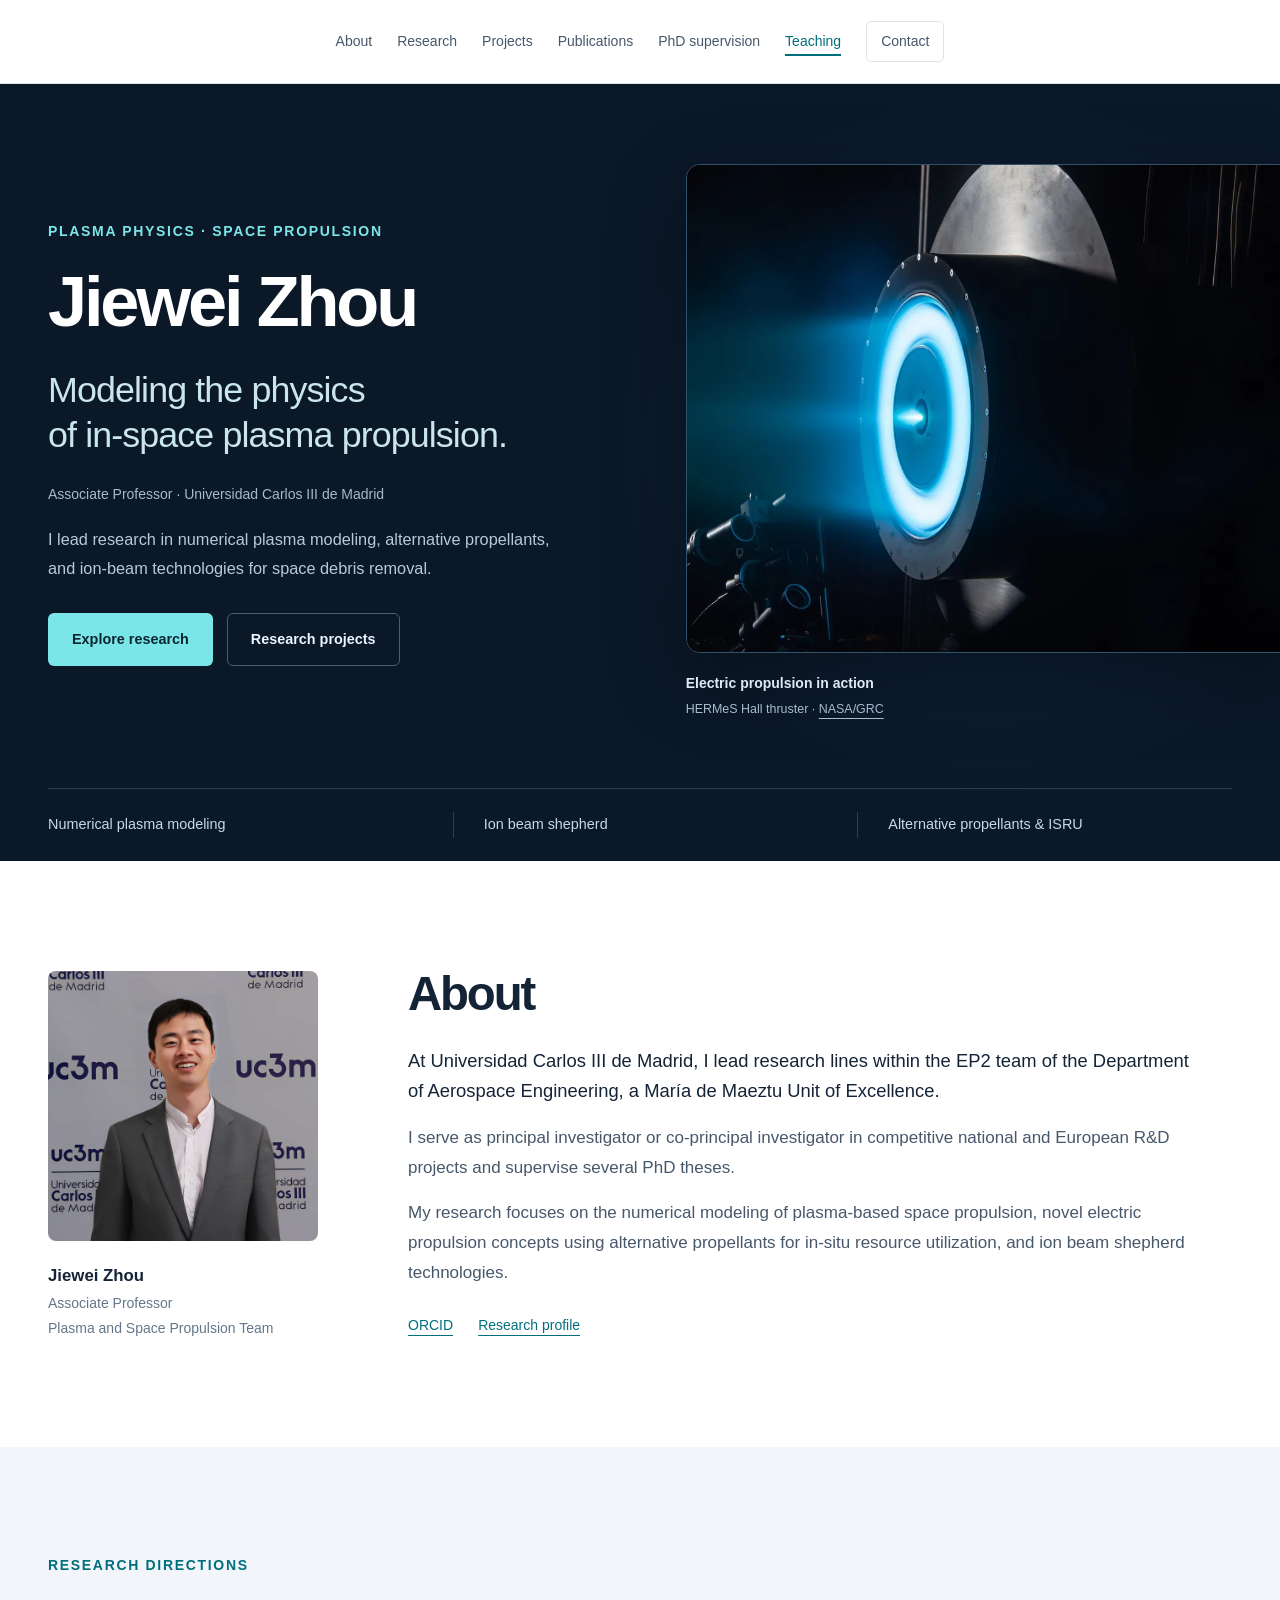
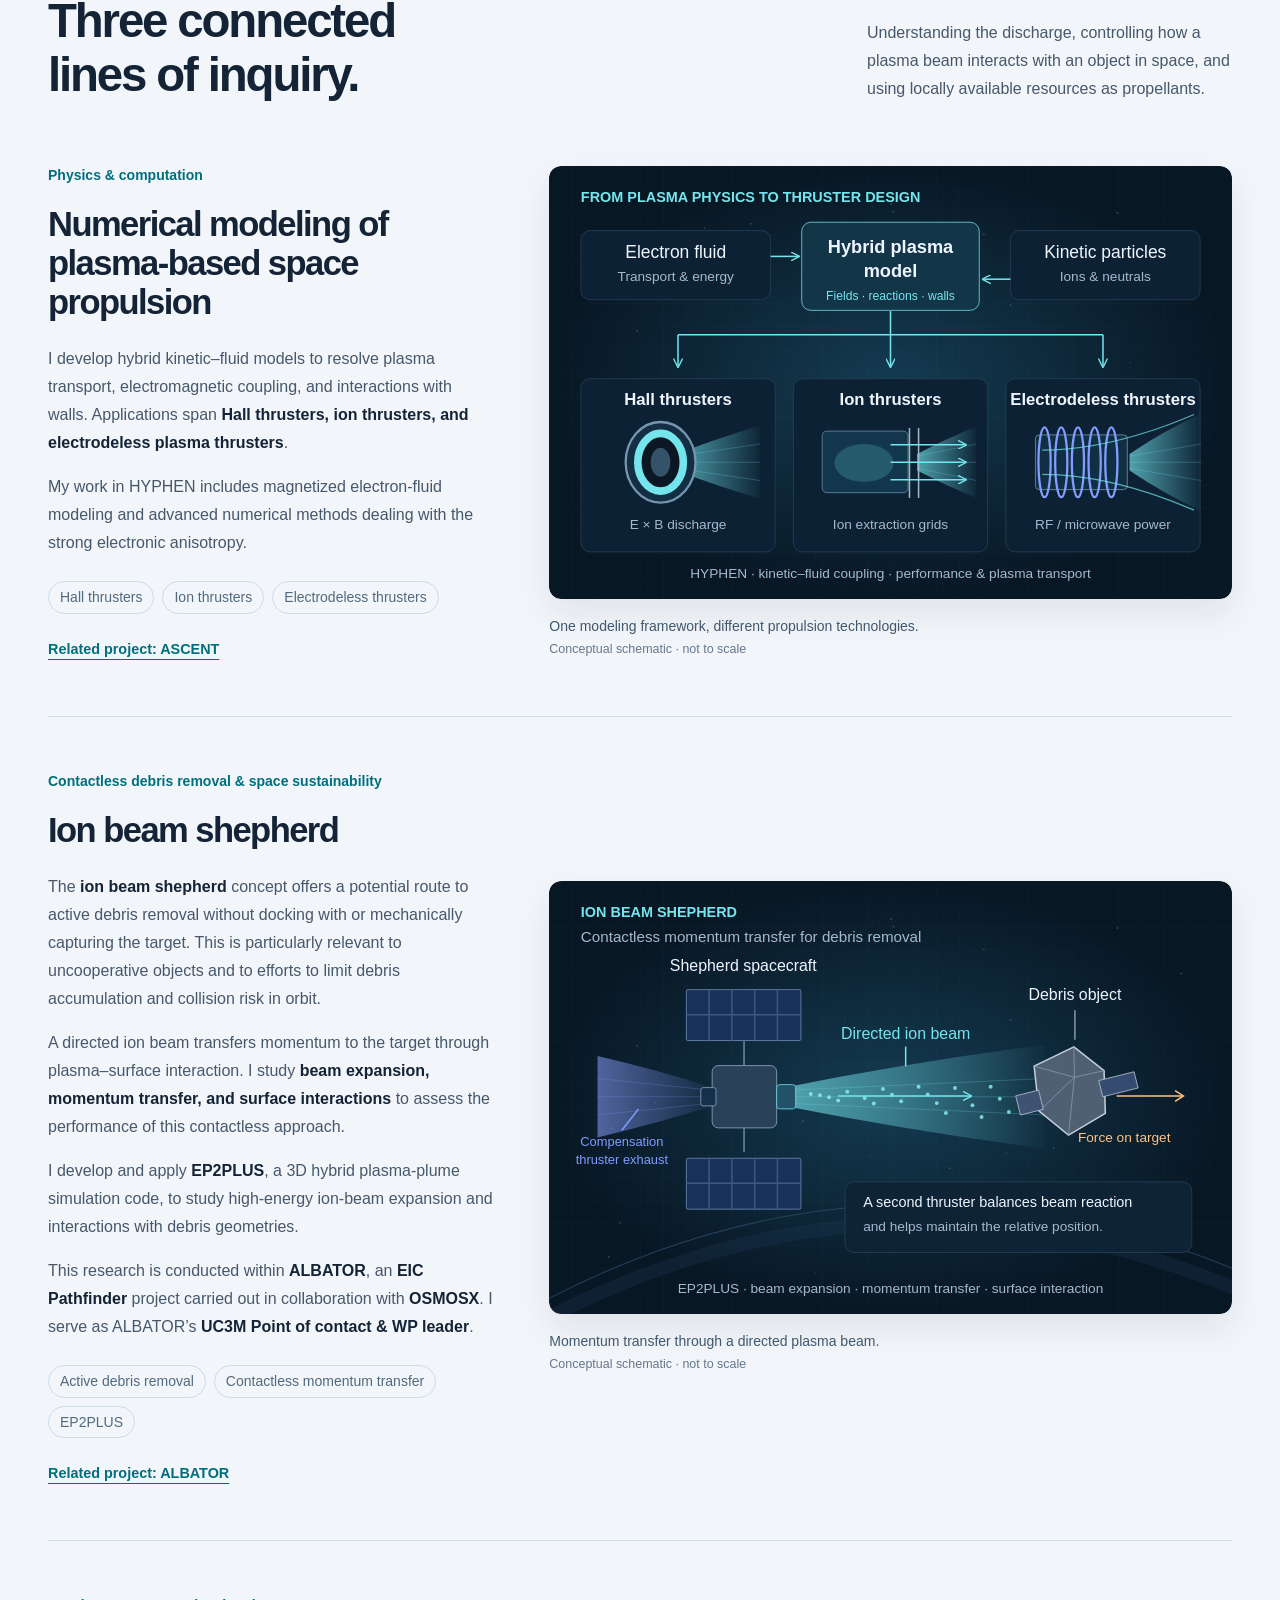
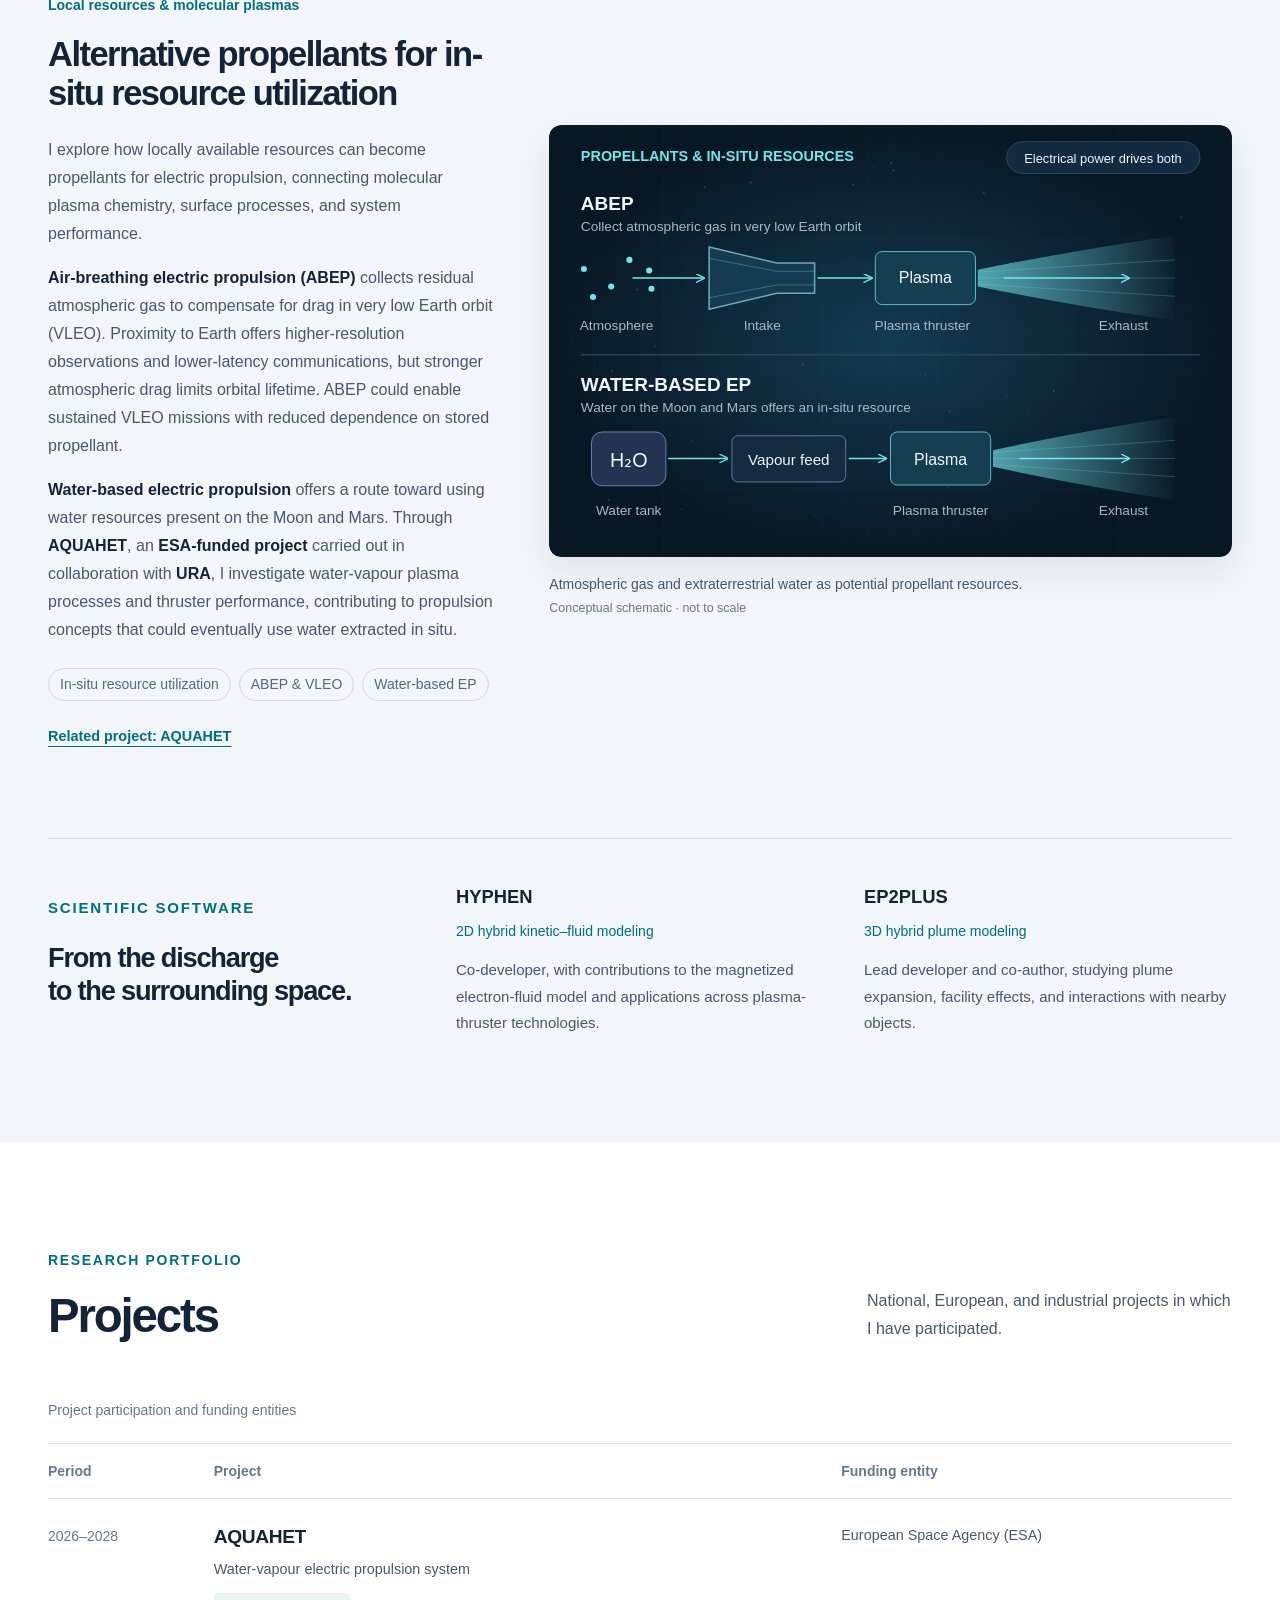
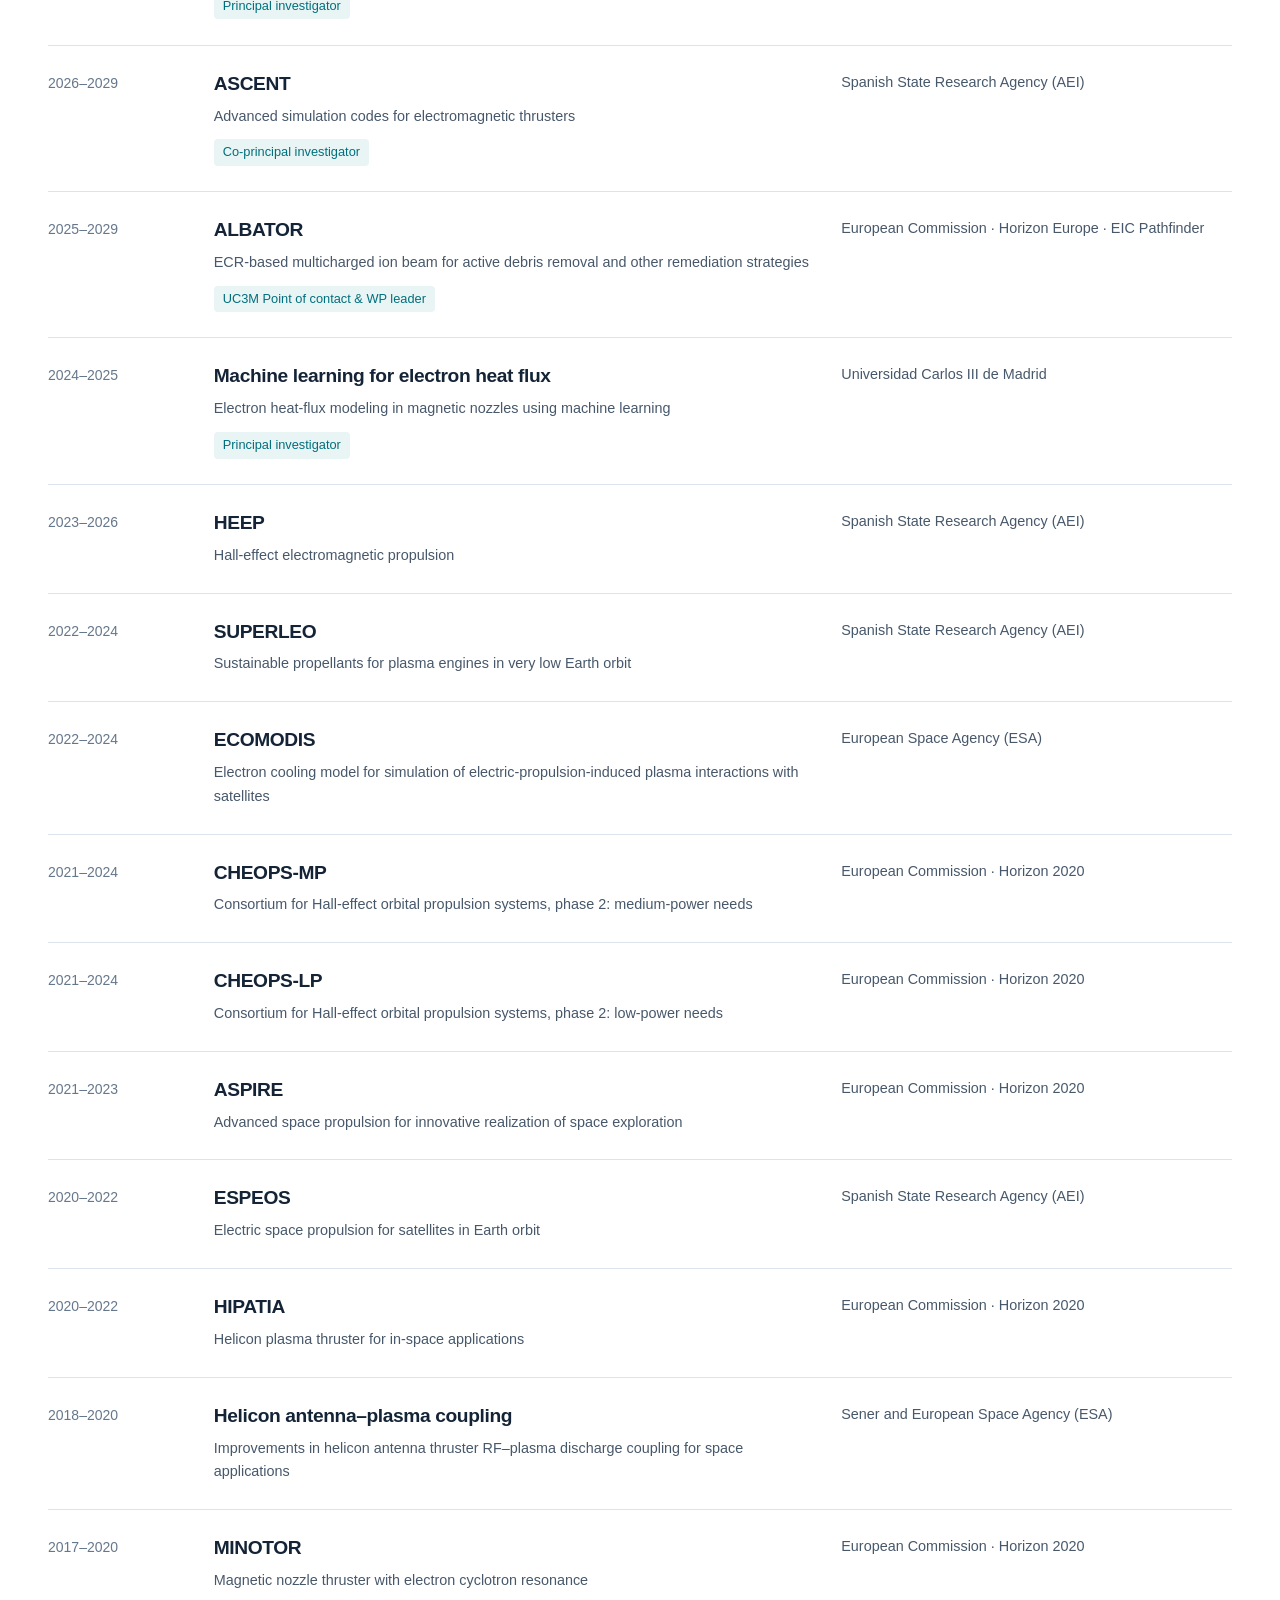
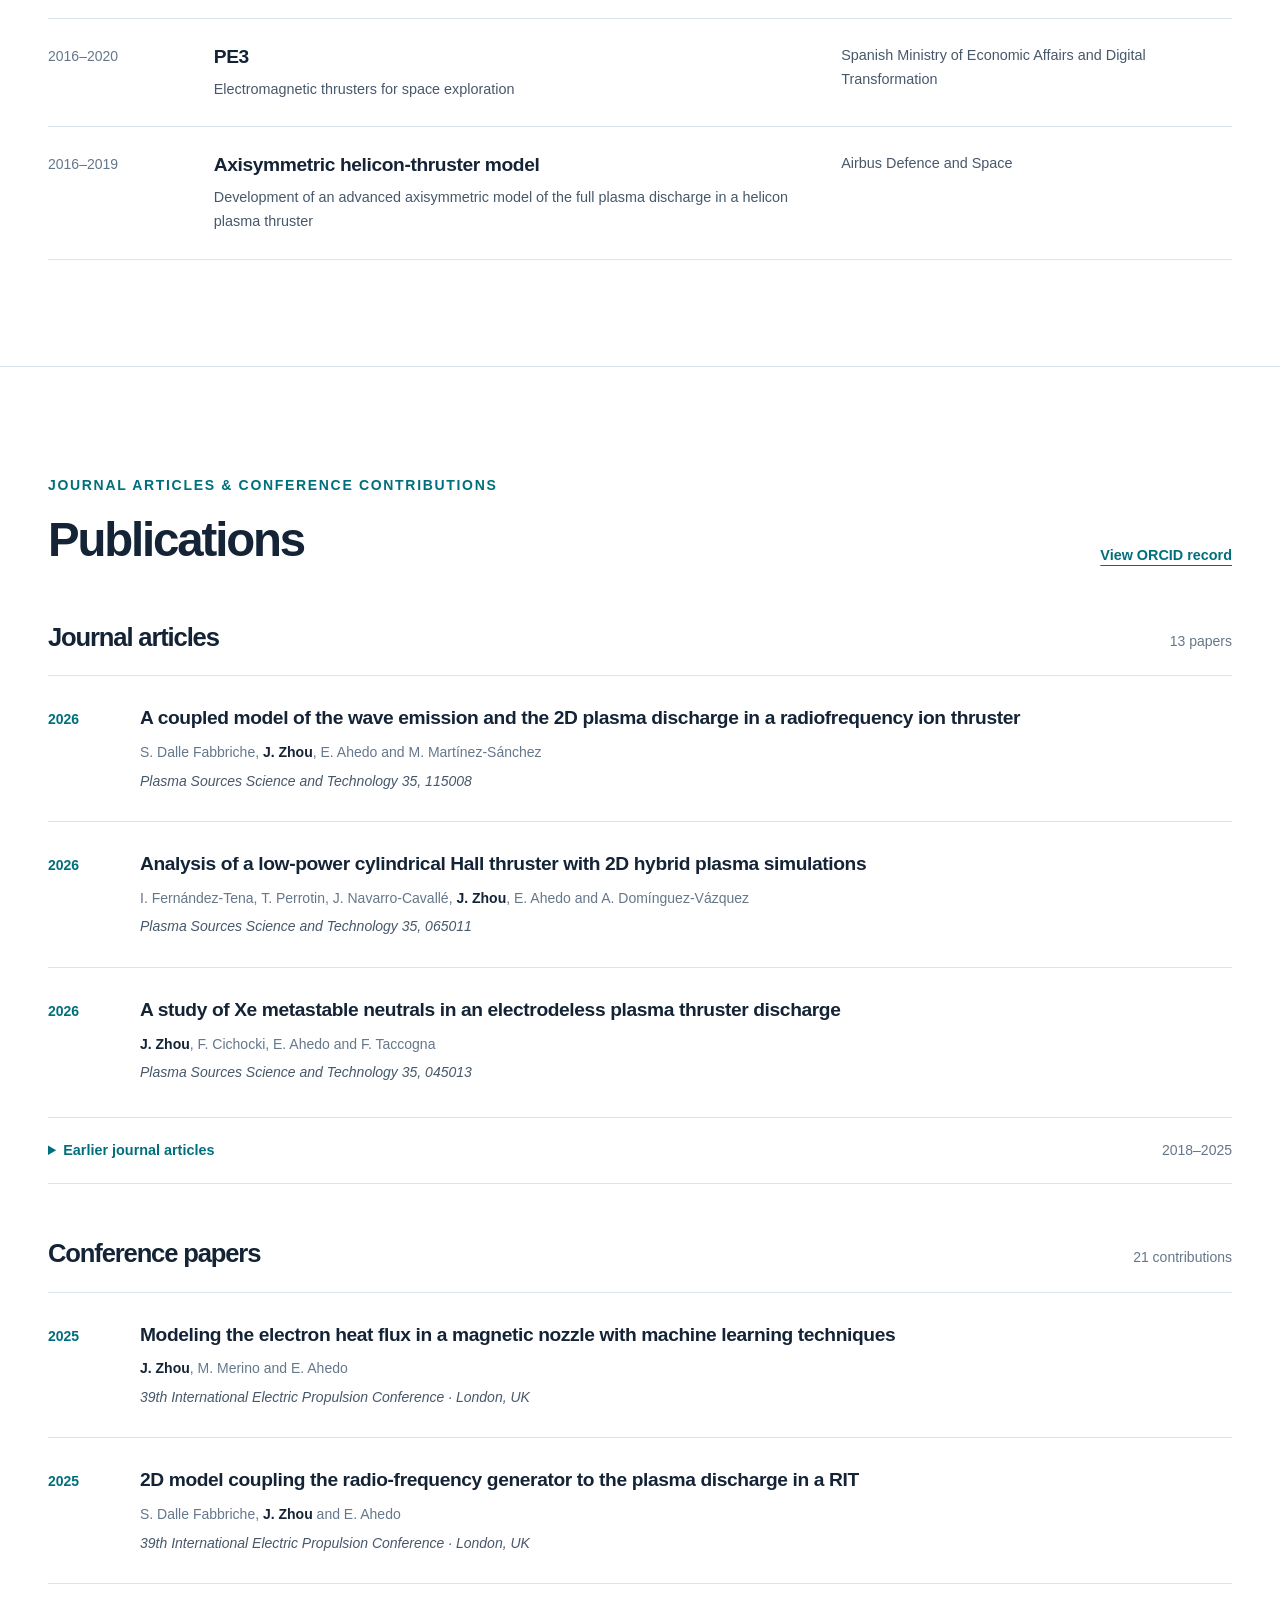
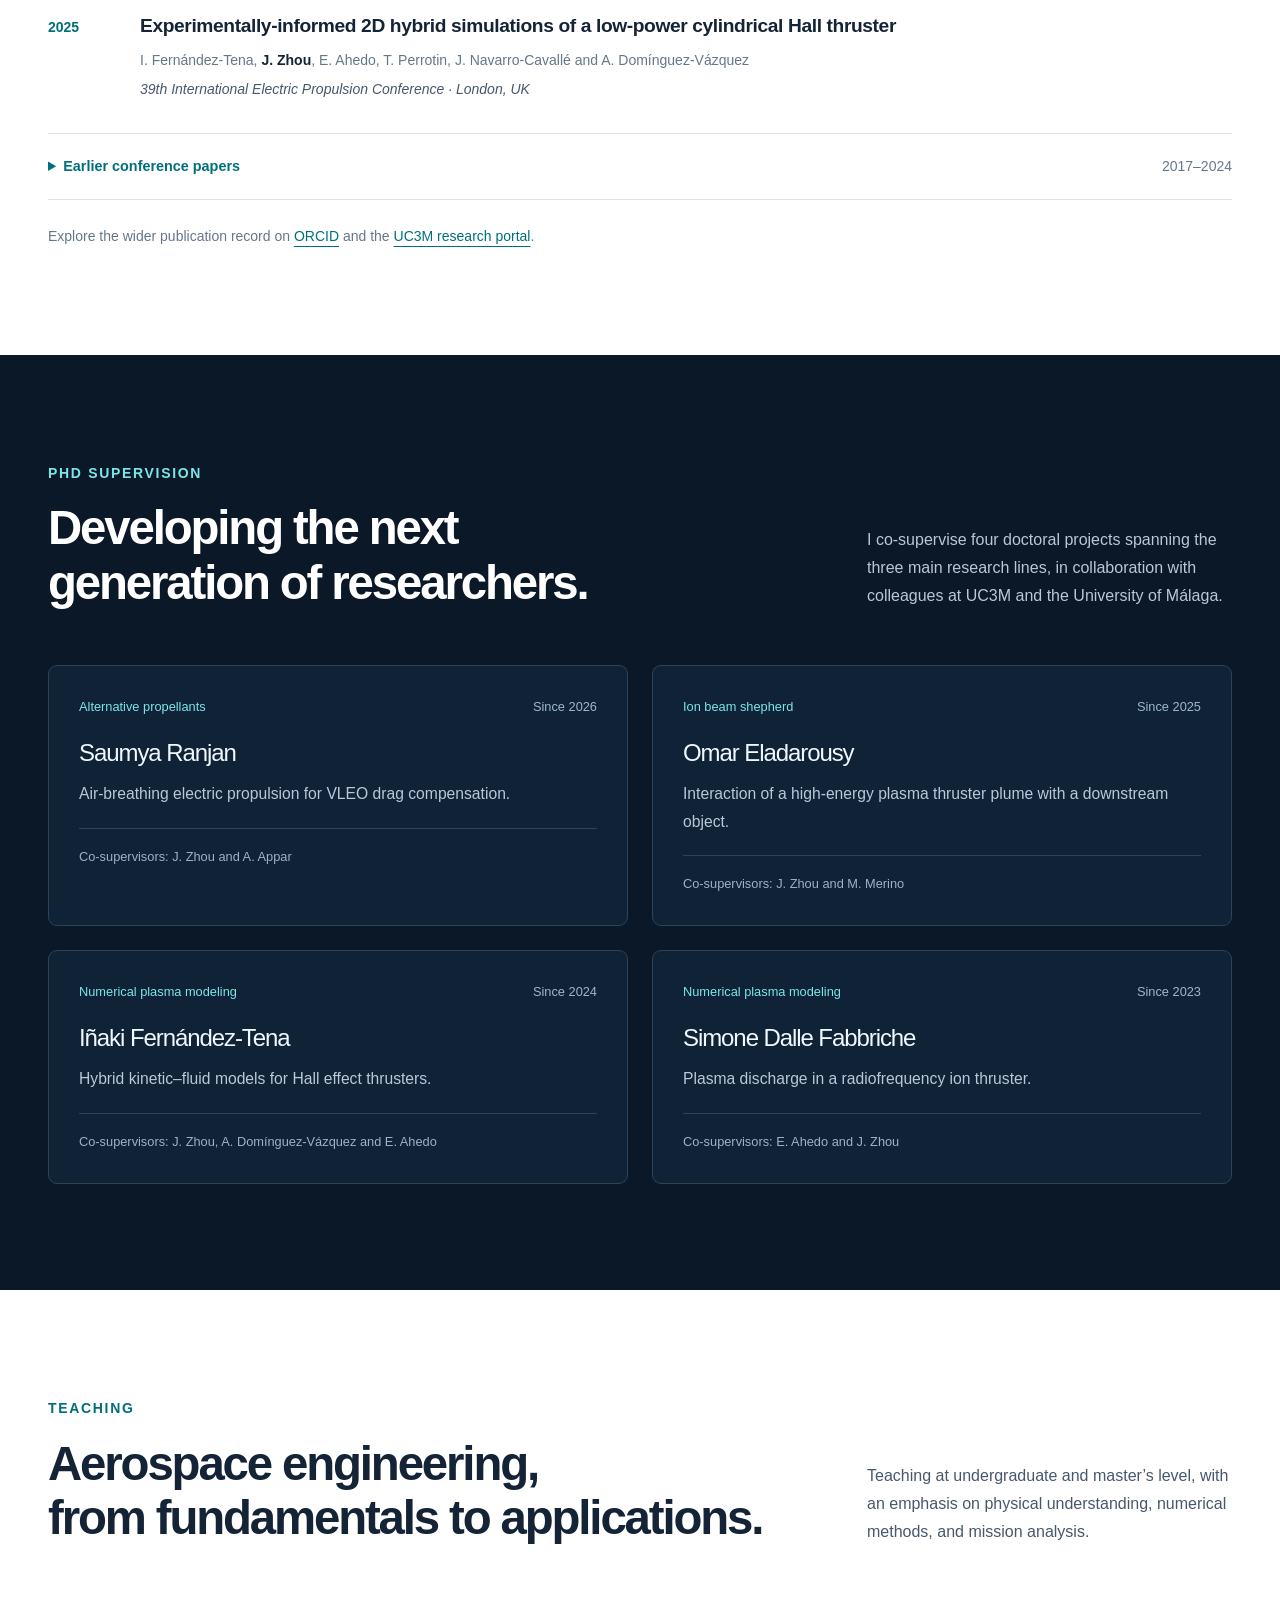
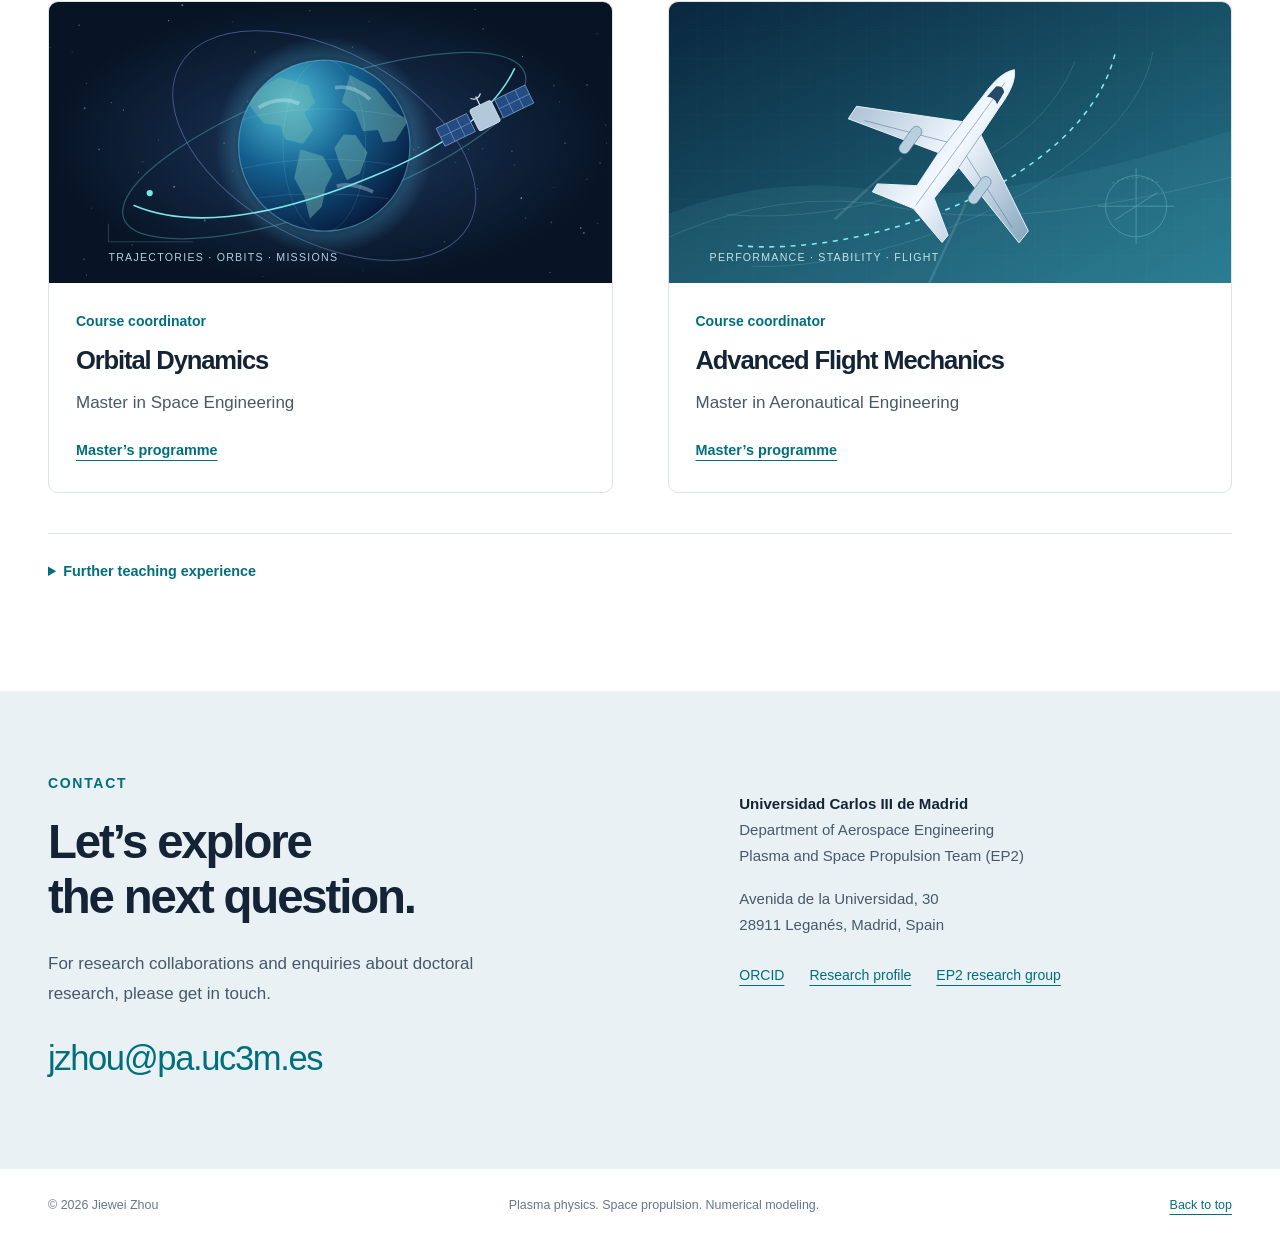
==== index.html @ a7b249c1 "Match ALBATOR role styling to other projects" ====
<!doctype html>
<html lang="en"><head>
<meta charset="utf-8"><meta name="viewport" content="width=device-width, initial-scale=1">
<title>Jiewei Zhou | Plasma-Based Space Propulsion</title><meta name="description" content="Numerical plasma modeling, alternative propellants and ion beam shepherd research. Jiewei Zhou, Associate Professor at UC3M.">
<meta name="theme-color" content="#0b1828"><meta property="og:type" content="website">
<meta property="og:title" content="Jiewei Zhou | Plasma-Based Space Propulsion"><meta property="og:description" content="Numerical plasma modeling, alternative propellants and ion beam shepherd research. Jiewei Zhou, Associate Professor at UC3M.">
<meta property="og:url" content="https://jieweiz.github.io/"><meta property="og:image" content="https://jieweiz.github.io/assets/jiewei-zhou.jpg">
<link rel="canonical" href="https://jieweiz.github.io/"><link rel="icon" type="image/svg+xml" href="assets/favicon.svg">
<link rel="stylesheet" href="styles.css"><script src="script.js" defer></script>
</head><body><a class="skip-link" href="#main">Skip to content</a><header class="site-header"><div class="nav-wrap"><button class="menu-toggle" type="button" aria-expanded="false" aria-controls="main-nav">Menu <span aria-hidden="true">☰</span></button><nav id="main-nav" aria-label="Main navigation"><a href="#about">About</a><a href="#research">Research</a><a href="#projects">Projects</a><a href="#publications">Publications</a><a href="#supervision">PhD supervision</a><a href="#teaching">Teaching</a><a class="nav-contact" href="#contact">Contact</a></nav></div></header><main id="main"><section class="hero" id="home" aria-labelledby="hero-title"><div class="wrap hero-layout"><div class="hero-copy"><p class="eyebrow">Plasma physics · Space propulsion</p><h1 id="hero-title">Jiewei Zhou<span>Modeling the physics<br>of in-space plasma propulsion.</span></h1><p class="role">Associate Professor · Universidad Carlos III de Madrid</p><p class="hero-description">I lead research in numerical plasma modeling, alternative propellants, and ion-beam technologies for space debris removal.</p><div class="hero-actions"><a class="button" href="#research">Explore research</a><a class="button button-outline" href="#projects">Research projects</a></div></div><figure class="hero-visual"><img src="assets/hall-thruster.webp" width="1600" height="800" alt="The HERMeS Hall thruster firing in a vacuum chamber, with a luminous blue plasma plume." fetchpriority="high"><figcaption>Electric propulsion in action<span>HERMeS Hall thruster · <a href="https://images.nasa.gov/details/GRC-2015-C-01182">NASA/GRC</a></span></figcaption></figure></div><div class="wrap research-index" aria-label="Main research lines"><a href="#modeling">Numerical plasma modeling</a><a href="#shepherd">Ion beam shepherd</a><a href="#propellants">Alternative propellants &amp; ISRU</a></div></section><section class="section wrap about-section" id="about" aria-labelledby="about-title"><div class="about-portrait"><img src="assets/jiewei-zhou.jpg" width="1280" height="1280" alt="Portrait of Jiewei Zhou" loading="lazy"><p><strong>Jiewei Zhou</strong><br>Associate Professor<br>Plasma and Space Propulsion Team</p></div><div class="about-copy"><h2 id="about-title">About</h2>
<p class="lead">At Universidad Carlos III de Madrid, I lead research lines within the EP2 team of the Department of Aerospace Engineering, a María de Maeztu Unit of Excellence.</p>
<p>I serve as principal investigator or co-principal investigator in competitive national and European R&amp;D projects and supervise several PhD theses.</p>
<p>My research focuses on the numerical modeling of plasma-based space propulsion, novel electric propulsion concepts using alternative propellants for in-situ resource utilization, and ion beam shepherd technologies.</p>
<div class="profile-links"><a href="https://orcid.org/0000-0002-7934-0280">ORCID</a><a href="https://researchportal.uc3m.es/display/inv45104">Research profile</a></div></div></section><section class="research-section" id="research" aria-labelledby="research-title"><div class="wrap section"><div class="section-heading"><div><p class="eyebrow">Research directions</p><h2 id="research-title">Three connected<br>lines of inquiry.</h2></div><p>Understanding the discharge, controlling how a plasma beam interacts with an object in space, and using locally available resources as propellants.</p></div>
<article class="research-row" id="modeling"><div class="research-copy"><span class="topic-label">Physics &amp; computation</span><h3>Numerical modeling of<br>plasma-based space propulsion</h3><p>I develop hybrid kinetic–fluid models to resolve plasma transport, electromagnetic coupling, and interactions with walls. Applications span <strong>Hall thrusters, ion thrusters, and electrodeless plasma thrusters</strong>.</p><p>My work in HYPHEN includes magnetized electron-fluid modeling and advanced numerical methods dealing with the strong electronic anisotropy.</p><ul class="tags"><li>Hall thrusters</li><li>Ion thrusters</li><li>Electrodeless thrusters</li></ul><a class="text-link" href="#ascent">Related project: ASCENT</a></div><figure class="concept"><a href="assets/concept-modeling.svg" aria-label="Open the numerical modeling schematic at full size"><picture><source media="(max-width:650px)" srcset="assets/concept-modeling-mobile.svg" width="540" height="820"><img src="assets/concept-modeling.svg" width="900" height="570" alt="Hybrid plasma modeling couples fluid electrons and kinetic particles, with applications to Hall, ion and electrodeless thrusters." loading="lazy"></source></picture></a><figcaption>One modeling framework, different propulsion technologies.<span>Conceptual schematic · not to scale</span></figcaption></figure></article>
<article class="research-row" id="shepherd"><div class="research-copy"><span class="topic-label">Contactless debris removal &amp; space sustainability</span><h3>Ion beam shepherd</h3>
<p>The <strong>ion beam shepherd</strong> concept offers a potential route to active debris removal without docking with or mechanically capturing the target. This is particularly relevant to uncooperative objects and to efforts to limit debris accumulation and collision risk in orbit.</p>
<p>A directed ion beam transfers momentum to the target through plasma–surface interaction. I study <strong>beam expansion, momentum transfer, and surface interactions</strong> to assess the performance of this contactless approach.</p>
<p>I develop and apply <strong>EP2PLUS</strong>, a 3D hybrid plasma-plume simulation code, to study high-energy ion-beam expansion and interactions with debris geometries.</p>
<p>This research is conducted within <strong>ALBATOR</strong>, an <strong>EIC Pathfinder</strong> project carried out in collaboration with <strong>OSMOSX</strong>. I serve as ALBATOR’s <strong>UC3M Point of contact &amp; WP leader</strong>.</p>
<ul class="tags"><li>Active debris removal</li><li>Contactless momentum transfer</li><li>EP2PLUS</li></ul><a class="text-link" href="#albator">Related project: ALBATOR</a></div><figure class="concept"><a href="assets/concept-shepherd.svg" aria-label="Open the ion beam shepherd schematic at full size"><picture><source media="(max-width:650px)" srcset="assets/concept-shepherd-mobile.svg" width="540" height="835"><img src="assets/concept-shepherd.svg" width="900" height="570" alt="A shepherd spacecraft directs an ion beam at debris, while an opposing thruster compensates for beam reaction. The beam exerts a force on the target." loading="lazy"></source></picture></a><figcaption>Momentum transfer through a directed plasma beam.<span>Conceptual schematic · not to scale</span></figcaption></figure></article>
<article class="research-row" id="propellants"><div class="research-copy"><span class="topic-label">Local resources &amp; molecular plasmas</span>
<h3>Alternative propellants for in-situ resource utilization</h3>
<p>I explore how locally available resources can become propellants for electric propulsion, connecting molecular plasma chemistry, surface processes, and system performance.</p>
<p><strong>Air-breathing electric propulsion (ABEP)</strong> collects residual atmospheric gas to compensate for drag in very low Earth orbit (VLEO). Proximity to Earth offers higher-resolution observations and lower-latency communications, but stronger atmospheric drag limits orbital lifetime. ABEP could enable sustained VLEO missions with reduced dependence on stored propellant.</p>
<p><strong>Water-based electric propulsion</strong> offers a route toward using water resources present on the Moon and Mars. Through <strong>AQUAHET</strong>, an <strong>ESA-funded project</strong> carried out in collaboration with <strong>URA</strong>, I investigate water-vapour plasma processes and thruster performance, contributing to propulsion concepts that could eventually use water extracted in situ.</p>
<ul class="tags"><li>In-situ resource utilization</li><li>ABEP &amp; VLEO</li><li>Water-based EP</li></ul>
<a class="text-link" href="#aquahet">Related project: AQUAHET</a></div><figure class="concept"><a href="assets/concept-propellants.svg" aria-label="Open the alternative propellants schematic at full size"><picture><source media="(max-width:650px)" srcset="assets/concept-propellants-mobile.svg" width="540" height="810"><img src="assets/concept-propellants.svg" width="900" height="570" alt="Atmospheric gas collected through an intake and stored water supplied as vapour to a plasma thruster. Lunar and Martian water are potential future in-situ sources." loading="lazy"></source></picture></a><figcaption>Atmospheric gas and extraterrestrial water as potential propellant resources.<span>Conceptual schematic · not to scale</span></figcaption></figure></article>
<div class="code-panel"><div><p class="eyebrow">Scientific software</p><h3>From the discharge<br>to the surrounding space.</h3></div><div><h4>HYPHEN</h4><span>2D hybrid kinetic–fluid modeling</span><p>Co-developer, with contributions to the magnetized electron-fluid model and applications across plasma-thruster technologies.</p></div><div><h4>EP2PLUS</h4><span>3D hybrid plume modeling</span><p>Lead developer and co-author, studying plume expansion, facility effects, and interactions with nearby objects.</p></div></div></div></section><section class="projects-section" id="projects" aria-labelledby="projects-title"><div class="wrap section"><div class="section-heading"><div><p class="eyebrow">Research portfolio</p><h2 id="projects-title">Projects</h2></div><p>National, European, and industrial projects in which I have participated.</p></div><div class="project-table-wrap"><table class="project-table"><caption>Project participation and funding entities</caption><thead><tr><th scope="col">Period</th><th scope="col">Project</th><th scope="col">Funding entity</th></tr></thead><tbody><tr id="aquahet"><td data-label="Period" class="project-dates">2026–2028</td><th scope="row" class="project-name"><h3>AQUAHET</h3><p>Water-vapour electric propulsion system</p><span class="project-role-label">Principal investigator</span></th><td data-label="Funding entity" class="project-funder">European Space Agency (ESA)</td></tr><tr id="ascent"><td data-label="Period" class="project-dates">2026–2029</td><th scope="row" class="project-name"><h3>ASCENT</h3><p>Advanced simulation codes for electromagnetic thrusters</p><span class="project-role-label">Co-principal investigator</span></th><td data-label="Funding entity" class="project-funder">Spanish State Research Agency (AEI)</td></tr><tr id="albator"><td data-label="Period" class="project-dates">2025–2029</td><th scope="row" class="project-name"><h3>ALBATOR</h3><p>ECR-based multicharged ion beam for active debris removal and other remediation strategies</p><span class="project-role-label">UC3M Point of contact &amp; WP leader</span></th><td data-label="Funding entity" class="project-funder">European Commission · Horizon Europe · EIC Pathfinder</td></tr><tr id="ml-heat-flux"><td data-label="Period" class="project-dates">2024–2025</td><th scope="row" class="project-name"><h3>Machine learning for electron heat flux</h3><p>Electron heat-flux modeling in magnetic nozzles using machine learning</p><span class="project-role-label">Principal investigator</span></th><td data-label="Funding entity" class="project-funder">Universidad Carlos III de Madrid</td></tr><tr id="heep"><td data-label="Period" class="project-dates">2023–2026</td><th scope="row" class="project-name"><h3>HEEP</h3><p>Hall-effect electromagnetic propulsion</p></th><td data-label="Funding entity" class="project-funder">Spanish State Research Agency (AEI)</td></tr><tr id="superleo"><td data-label="Period" class="project-dates">2022–2024</td><th scope="row" class="project-name"><h3>SUPERLEO</h3><p>Sustainable propellants for plasma engines in very low Earth orbit</p></th><td data-label="Funding entity" class="project-funder">Spanish State Research Agency (AEI)</td></tr><tr id="ecomodis"><td data-label="Period" class="project-dates">2022–2024</td><th scope="row" class="project-name"><h3>ECOMODIS</h3><p>Electron cooling model for simulation of electric-propulsion-induced plasma interactions with satellites</p></th><td data-label="Funding entity" class="project-funder">European Space Agency (ESA)</td></tr><tr id="cheops-mp"><td data-label="Period" class="project-dates">2021–2024</td><th scope="row" class="project-name"><h3>CHEOPS-MP</h3><p>Consortium for Hall-effect orbital propulsion systems, phase 2: medium-power needs</p></th><td data-label="Funding entity" class="project-funder">European Commission · Horizon 2020</td></tr><tr id="cheops-lp"><td data-label="Period" class="project-dates">2021–2024</td><th scope="row" class="project-name"><h3>CHEOPS-LP</h3><p>Consortium for Hall-effect orbital propulsion systems, phase 2: low-power needs</p></th><td data-label="Funding entity" class="project-funder">European Commission · Horizon 2020</td></tr><tr id="aspire"><td data-label="Period" class="project-dates">2021–2023</td><th scope="row" class="project-name"><h3>ASPIRE</h3><p>Advanced space propulsion for innovative realization of space exploration</p></th><td data-label="Funding entity" class="project-funder">European Commission · Horizon 2020</td></tr><tr id="espeos"><td data-label="Period" class="project-dates">2020–2022</td><th scope="row" class="project-name"><h3>ESPEOS</h3><p>Electric space propulsion for satellites in Earth orbit</p></th><td data-label="Funding entity" class="project-funder">Spanish State Research Agency (AEI)</td></tr><tr id="hipatia"><td data-label="Period" class="project-dates">2020–2022</td><th scope="row" class="project-name"><h3>HIPATIA</h3><p>Helicon plasma thruster for in-space applications</p></th><td data-label="Funding entity" class="project-funder">European Commission · Horizon 2020</td></tr><tr id="helicon-rf"><td data-label="Period" class="project-dates">2018–2020</td><th scope="row" class="project-name"><h3>Helicon antenna–plasma coupling</h3><p>Improvements in helicon antenna thruster RF–plasma discharge coupling for space applications</p></th><td data-label="Funding entity" class="project-funder">Sener and European Space Agency (ESA)</td></tr><tr id="minotor"><td data-label="Period" class="project-dates">2017–2020</td><th scope="row" class="project-name"><h3>MINOTOR</h3><p>Magnetic nozzle thruster with electron cyclotron resonance</p></th><td data-label="Funding entity" class="project-funder">European Commission · Horizon 2020</td></tr><tr id="pe3"><td data-label="Period" class="project-dates">2016–2020</td><th scope="row" class="project-name"><h3>PE3</h3><p>Electromagnetic thrusters for space exploration</p></th><td data-label="Funding entity" class="project-funder">Spanish Ministry of Economic Affairs and Digital Transformation</td></tr><tr id="helicon-model"><td data-label="Period" class="project-dates">2016–2019</td><th scope="row" class="project-name"><h3>Axisymmetric helicon-thruster model</h3><p>Development of an advanced axisymmetric model of the full plasma discharge in a helicon plasma thruster</p></th><td data-label="Funding entity" class="project-funder">Airbus Defence and Space</td></tr></tbody></table></div></div></section><section class="section wrap" id="publications" aria-labelledby="publications-title"><div class="section-heading"><div><p class="eyebrow">Journal articles &amp; conference contributions</p><h2 id="publications-title">Publications</h2></div><a class="text-link" href="https://orcid.org/0000-0002-7934-0280">View ORCID record</a></div>
<div class="publication-category"><h3>Journal articles</h3><span>13 papers</span></div><ol class="publications-list"><li class="paper"><span class="paper-year">2026</span><div><h4><a href="https://doi.org/10.1088/1361-6595/aeb68a">A coupled model of the wave emission and the 2D plasma discharge in a radiofrequency ion thruster</a></h4><p class="authors">S. Dalle Fabbriche, <strong>J. Zhou</strong>, E. Ahedo and M. Martínez-Sánchez</p><p class="journal">Plasma Sources Science and Technology 35, 115008</p></div></li><li class="paper"><span class="paper-year">2026</span><div><h4><a href="https://doi.org/10.1088/1361-6595/ae7c2e">Analysis of a low-power cylindrical Hall thruster with 2D hybrid plasma simulations</a></h4><p class="authors">I. Fernández-Tena, T. Perrotin, J. Navarro-Cavallé, <strong>J. Zhou</strong>, E. Ahedo and A. Domínguez-Vázquez</p><p class="journal">Plasma Sources Science and Technology 35, 065011</p></div></li><li class="paper"><span class="paper-year">2026</span><div><h4><a href="https://doi.org/10.1088/1361-6595/ae5d6a">A study of Xe metastable neutrals in an electrodeless plasma thruster discharge</a></h4><p class="authors"><strong>J. Zhou</strong>, F. Cichocki, E. Ahedo and F. Taccogna</p><p class="journal">Plasma Sources Science and Technology 35, 045013</p></div></li></ol>
<details class="more-papers"><summary>Earlier journal articles <span>2018–2025</span></summary><ol class="publications-list"><li class="paper"><span class="paper-year">2025</span><div><h4><a href="https://doi.org/10.1007/s44205-025-00158-6">Data-driven analysis of anomalous transport and three-wave-coupling effects in an E × B plasma</a></h4><p class="authors">B. Bayón-Buján, E. Bello-Benítez, <strong>J. Zhou</strong> and M. Merino</p><p class="journal">Journal of Electric Propulsion 4, 58</p></div></li><li class="paper"><span class="paper-year">2025</span><div><h4><a href="https://doi.org/10.1088/1361-6595/adf576">Modeling of a Hall thruster plume: influence of plume boundary conditions and size, and cathode location</a></h4><p class="authors">A. Domínguez-Vázquez, <strong>J. Zhou</strong>, A. Sevillano-González and E. Ahedo</p><p class="journal">Plasma Sources Science and Technology 34, 085004</p></div></li><li class="paper"><span class="paper-year">2025</span><div><h4><a href="https://doi.org/10.1088/1361-6595/adf5e3">An axisymmetric hybrid model of the plasma in a radio-frequency ion thruster chamber</a></h4><p class="authors">S. Dalle Fabbriche, <strong>J. Zhou</strong> and E. Ahedo</p><p class="journal">Plasma Sources Science and Technology 34, 085007</p></div></li><li class="paper"><span class="paper-year">2024</span><div><h4><a href="https://doi.org/10.1016/j.jppr.2024.10.001">A study of an air-breathing electrodeless plasma thruster discharge</a></h4><p class="authors"><strong>J. Zhou</strong>, F. Taccogna, P. Fajardo and E. Ahedo</p><p class="journal">Propulsion and Power Research 13, 459–474</p></div></li><li class="paper"><span class="paper-year">2023</span><div><h4><a href="https://doi.org/10.1088/1361-6595/ad01da">Analysis of a cusped helicon plasma thruster discharge</a></h4><p class="authors">P. Jiménez, <strong>J. Zhou</strong>, J. Navarro-Cavallé, P. Fajardo, M. Merino and E. Ahedo</p><p class="journal">Plasma Sources Science and Technology 32, 105013</p></div></li><li class="paper"><span class="paper-year">2022</span><div><h4><a href="https://doi.org/10.1088/1361-6595/ac64bc">Magnetized fluid electron model within a two-dimensional hybrid simulation code for electrodeless plasma thrusters</a></h4><p class="authors"><strong>J. Zhou</strong>, A. Domínguez-Vázquez, P. Fajardo and E. Ahedo</p><p class="journal">Plasma Sources Science and Technology 31, 045021</p></div></li><li class="paper"><span class="paper-year">2021</span><div><h4><a href="https://doi.org/10.1088/1361-6595/abeff3">Time-dependent expansion of a weakly-collisional plasma beam in a paraxial magnetic nozzle</a></h4><p class="authors"><strong>J. Zhou</strong>, G. Sánchez-Arriaga and E. Ahedo</p><p class="journal">Plasma Sources Science and Technology 30, 045009</p></div></li><li class="paper"><span class="paper-year">2021</span><div><h4><a href="https://doi.org/10.1088/1361-6595/abde20">Coupled plasma transport and electromagnetic wave simulation of an ECR thruster</a></h4><p class="authors">A. Sánchez-Villar, <strong>J. Zhou</strong>, E. Ahedo and M. Merino</p><p class="journal">Plasma Sources Science and Technology 30, 045005</p></div></li><li class="paper"><span class="paper-year">2019</span><div><h4><a href="https://doi.org/10.1088/1361-6595/ab4bd3">Numerical treatment of a magnetized electron fluid model within an electromagnetic plasma thruster simulation code</a></h4><p class="authors"><strong>J. Zhou</strong>, D. Pérez-Grande, P. Fajardo and E. Ahedo</p><p class="journal">Plasma Sources Science and Technology 28, 115004</p></div></li><li class="paper"><span class="paper-year">2018</span><div><h4><a href="https://doi.org/10.1088/1361-6595/aaad7f">Kinetic features and non-stationary electron trapping in paraxial magnetic nozzles</a></h4><p class="authors">G. Sánchez-Arriaga, <strong>J. Zhou</strong>, E. Ahedo, M. Martínez-Sánchez and J. J. Ramos</p><p class="journal">Plasma Sources Science and Technology 27, 035002</p></div></li></ol></details>
<div class="conference-section" id="conference-papers"><div class="publication-category"><h3>Conference papers</h3><span>21 contributions</span></div><ol class="publications-list"><li class="paper conference-paper"><span class="paper-year">2025</span><div><h4>Modeling the electron heat flux in a magnetic nozzle with machine learning techniques</h4><p class="authors"><strong>J. Zhou</strong>, M. Merino and E. Ahedo</p><p class="journal">39th International Electric Propulsion Conference · London, UK</p></div></li><li class="paper conference-paper"><span class="paper-year">2025</span><div><h4>2D model coupling the radio-frequency generator to the plasma discharge in a RIT</h4><p class="authors">S. Dalle Fabbriche, <strong>J. Zhou</strong> and E. Ahedo</p><p class="journal">39th International Electric Propulsion Conference · London, UK</p></div></li><li class="paper conference-paper"><span class="paper-year">2025</span><div><h4>Experimentally-informed 2D hybrid simulations of a low-power cylindrical Hall thruster</h4><p class="authors">I. Fernández-Tena, <strong>J. Zhou</strong>, E. Ahedo, T. Perrotin, J. Navarro-Cavallé and A. Domínguez-Vázquez</p><p class="journal">39th International Electric Propulsion Conference · London, UK</p></div></li></ol><details class="more-papers"><summary>Earlier conference papers <span>2017–2024</span></summary><ol class="publications-list"><li class="paper conference-paper"><span class="paper-year">2024</span><div><h4>The impact of stepwise ionization in a Xe fed electrodeless plasma thruster operation</h4><p class="authors"><strong>J. Zhou</strong>, E. Ahedo, F. Cichocki, F. Taccogna and P. Minelli</p><p class="journal">38th International Electric Propulsion Conference · Toulouse, France</p></div></li><li class="paper conference-paper"><span class="paper-year">2024</span><div><h4>Analysis of the facility effects on the plume expansion of a low power Hall effect thruster</h4><p class="authors"><strong>J. Zhou</strong>, A. Modesti and E. Ahedo</p><p class="journal">38th International Electric Propulsion Conference · Toulouse, France</p></div></li><li class="paper conference-paper"><span class="paper-year">2024</span><div><h4>Analysis of the plasma discharge in a radio-frequency ion thruster chamber</h4><p class="authors">S. Dalle Fabbriche, <strong>J. Zhou</strong>, J. Perales and E. Ahedo</p><p class="journal">38th International Electric Propulsion Conference · Toulouse, France</p></div></li><li class="paper conference-paper"><span class="paper-year">2024</span><div><h4>Data-driven study of a 2D-ExB kinetic simulation relevant to Hall thruster discharges</h4><p class="authors">B. Bayón-Buján, E. Bello-Benítez, <strong>J. Zhou</strong> and M. Merino</p><p class="journal">38th International Electric Propulsion Conference · Toulouse, France</p></div></li><li class="paper conference-paper"><span class="paper-year">2024</span><div><h4>Simulation of the discharge and microwave-plasma coupling in a waveguide ECR thruster</h4><p class="authors">M. R. Inchingolo, P. Jiménez, <strong>J. Zhou</strong>, M. Merino and J. Navarro-Cavallé</p><p class="journal">38th International Electric Propulsion Conference · Toulouse, France</p></div></li><li class="paper conference-paper"><span class="paper-year">2022</span><div><h4>Simulation of the expansion within a vacuum chamber of the plume of a Hall thruster with a centrally mounted cathode</h4><p class="authors">A. Modesti, <strong>J. Zhou</strong>, F. Cichocki, A. Domínguez-Vázquez and E. Ahedo</p><p class="journal">Space Propulsion Conference 2022 · Estoril, Portugal</p></div></li><li class="paper conference-paper"><span class="paper-year">2022</span><div><h4>Analysis of the electron downstream boundary conditions in a 2D hybrid code for Hall thrusters</h4><p class="authors">A. Domínguez-Vázquez, <strong>J. Zhou</strong>, A. Sevillano-González, P. Fajardo and E. Ahedo</p><p class="journal">37th International Electric Propulsion Conference · Boston, USA</p></div></li><li class="paper conference-paper"><span class="paper-year">2022</span><div><h4>A 3D electron fluid model with energy balance for plasma plumes</h4><p class="authors">A. Modesti, <strong>J. Zhou</strong>, E. Ahedo and F. Cichocki</p><p class="journal">37th International Electric Propulsion Conference · Boston, USA</p></div></li><li class="paper conference-paper"><span class="paper-year">2022</span><div><h4>Numerical simulations of the discharge and the plasma-wave interaction in a helicon plasma thruster</h4><p class="authors">P. Jiménez, <strong>J. Zhou</strong>, P. Fajardo, M. Merino and E. Ahedo</p><p class="journal">37th International Electric Propulsion Conference · Boston, USA</p></div></li><li class="paper conference-paper"><span class="paper-year">2021</span><div><h4>Performance analysis of alternative propellants for a helicon plasma thruster</h4><p class="authors"><strong>J. Zhou</strong>, F. Taccogna, P. Fajardo and E. Ahedo</p><p class="journal">Space Propulsion Conference 2020 · Virtual · Held in 2021</p></div></li><li class="paper conference-paper"><span class="paper-year">2019</span><div><h4>Helicon and ECR plasma sources for space propulsion: simulation and testing</h4><p class="authors">E. Ahedo, P. Fajardo, M. Merino, J. Navarro-Cavallé, A. Sánchez-Villar, M. Wijnen and <strong>J. Zhou</strong></p><p class="journal">ICEAA – IEEE APWC 2019 · Granada, Spain</p></div></li><li class="paper conference-paper"><span class="paper-year">2019</span><div><h4>PIC/fluid/wave simulation of the plasma discharge in an ECR plasma thruster</h4><p class="authors">A. Sánchez-Villar, <strong>J. Zhou</strong>, M. Merino and E. Ahedo</p><p class="journal">36th International Electric Propulsion Conference · Vienna, Austria</p></div></li><li class="paper conference-paper"><span class="paper-year">2019</span><div><h4>Analysis of the plasma discharge in a Hall thruster via a hybrid 2D code</h4><p class="authors">A. Domínguez-Vázquez, <strong>J. Zhou</strong>, P. Fajardo and E. Ahedo</p><p class="journal">36th International Electric Propulsion Conference · Vienna, Austria</p></div></li><li class="paper conference-paper"><span class="paper-year">2019</span><div><h4>Numerical simulations of the plasma discharge in a helicon plasma thruster</h4><p class="authors"><strong>J. Zhou</strong>, P. Jiménez, M. Merino, P. Fajardo and E. Ahedo</p><p class="journal">36th International Electric Propulsion Conference · Vienna, Austria</p></div></li><li class="paper conference-paper"><span class="paper-year">2018</span><div><h4>Collisional effects in non-stationary plasma expansions along convergent-divergent magnetic nozzles</h4><p class="authors"><strong>J. Zhou</strong>, G. Sánchez-Arriaga, E. Ahedo, M. Martínez-Sánchez and J. J. Ramos</p><p class="journal">Space Propulsion Conference 2018 · Seville, Spain</p></div></li><li class="paper conference-paper"><span class="paper-year">2018</span><div><h4>An axisymmetric hybrid model for the plasma transport in a helicon plasma thruster</h4><p class="authors"><strong>J. Zhou</strong>, A. Domínguez-Vázquez, D. Pérez-Grande, P. Fajardo and E. Ahedo</p><p class="journal">Space Propulsion Conference 2018 · Seville, Spain</p></div></li><li class="paper conference-paper"><span class="paper-year">2017</span><div><h4>Development of a fully two-dimensional electron fluid model for plasma thrusters</h4><p class="authors">D. Pérez-Grande, <strong>J. Zhou</strong>, A. Domínguez-Vázquez, P. Fajardo and E. Ahedo</p><p class="journal">35th International Electric Propulsion Conference · Atlanta, USA</p></div></li><li class="paper conference-paper"><span class="paper-year">2017</span><div><h4>One-dimensional direct Vlasov simulations of non-stationary plasma expansion in magnetic nozzle</h4><p class="authors">G. Sánchez-Arriaga, <strong>J. Zhou</strong>, E. Ahedo, M. Martínez-Sánchez and J. J. Ramos</p><p class="journal">35th International Electric Propulsion Conference · Atlanta, USA</p></div></li></ol></details></div><p class="publication-note">Explore the wider publication record on <a href="https://orcid.org/0000-0002-7934-0280">ORCID</a> and the <a href="https://researchportal.uc3m.es/display/inv45104">UC3M research portal</a>.</p></section><section class="supervision-section" id="supervision" aria-labelledby="supervision-title"><div class="wrap section"><div class="section-heading"><div><p class="eyebrow">PhD supervision</p><h2 id="supervision-title">Developing the next<br>generation of researchers.</h2></div><p>I co-supervise four doctoral projects spanning the three main research lines, in collaboration with colleagues at UC3M and the University of Málaga.</p></div><div class="student-grid"><article class="student-card"><div class="student-meta"><span>Alternative propellants</span><span>Since 2026</span></div><h3><a href="https://phd-aerospace.uc3m.es/portfolio/saumya-ranjan/">Saumya Ranjan</a></h3><p>Air-breathing electric propulsion for VLEO drag compensation.</p><p class="supervisors">Co-supervisors: J. Zhou and A. Appar</p></article><article class="student-card"><div class="student-meta"><span>Ion beam shepherd</span><span>Since 2025</span></div><h3><a href="https://phd-aerospace.uc3m.es/portfolio/omar-eladarousy/">Omar Eladarousy</a></h3><p>Interaction of a high-energy plasma thruster plume with a downstream object.</p><p class="supervisors">Co-supervisors: J. Zhou and M. Merino</p></article><article class="student-card"><div class="student-meta"><span>Numerical plasma modeling</span><span>Since 2024</span></div><h3><a href="https://phd-aerospace.uc3m.es/portfolio/inaki-fernandez-tena/">Iñaki Fernández-Tena</a></h3><p>Hybrid kinetic–fluid models for Hall effect thrusters.</p><p class="supervisors">Co-supervisors: J. Zhou, A. Domínguez-Vázquez and E. Ahedo</p></article><article class="student-card"><div class="student-meta"><span>Numerical plasma modeling</span><span>Since 2023</span></div><h3><a href="https://phd-aerospace.uc3m.es/portfolio/simone-dalle-fabbriche/">Simone Dalle Fabbriche</a></h3><p>Plasma discharge in a radiofrequency ion thruster.</p><p class="supervisors">Co-supervisors: E. Ahedo and J. Zhou</p></article></div></div></section><section class="section wrap teaching-section" id="teaching" aria-labelledby="teaching-title"><div class="section-heading"><div><p class="eyebrow">Teaching</p><h2 id="teaching-title">Aerospace engineering,<br>from fundamentals to applications.</h2></div><p>Teaching at undergraduate and master’s level, with an emphasis on physical understanding, numerical methods, and mission analysis.</p></div><div class="course-grid"><article class="course"><img src="assets/course-orbital-dynamics.svg" width="900" height="450" alt="Illustration of Earth, orbital trajectories and a satellite." loading="lazy" class="course-art"><span class="topic-label">Course coordinator</span><h3>Orbital Dynamics</h3><p>Master in Space Engineering</p><a class="text-link" href="https://www.uc3m.es/master/space-engineering">Master’s programme</a></article><article class="course"><img src="assets/course-flight-mechanics.svg" width="900" height="450" alt="Illustration of an aircraft banking along a curved flight path." loading="lazy" class="course-art"><span class="topic-label">Course coordinator</span><h3>Advanced Flight Mechanics</h3><p>Master in Aeronautical Engineering</p><a class="text-link" href="https://www.uc3m.es/master/aeronautical-engineering">Master’s programme</a></article></div><details class="past-teaching"><summary>Further teaching experience</summary><ul><li>Launchers and Re-entry · Master in Space Engineering · Coordinator</li><li>Introduction to Space Vehicles and Dynamics · Master in Space Engineering</li><li>Modeling in Aerospace Engineering · BSc in Aerospace Engineering</li><li>Flight Mechanics I &amp; II · BSc in Aerospace Engineering</li><li>Space Vehicles and Orbital Dynamics · BSc in Aerospace Engineering</li></ul></details></section><section class="contact-section" id="contact" aria-labelledby="contact-title"><div class="wrap contact-grid"><div><p class="eyebrow">Contact</p><h2 id="contact-title">Let’s explore<br>the next question.</h2><p>For research collaborations and enquiries about doctoral research, please get in touch.</p><a class="contact-email" href="mailto:jzhou@pa.uc3m.es">jzhou@pa.uc3m.es</a></div><div class="contact-address"><p><strong>Universidad Carlos III de Madrid</strong><br>Department of Aerospace Engineering<br>Plasma and Space Propulsion Team (EP2)</p><p>Avenida de la Universidad, 30<br>28911 Leganés, Madrid, Spain</p><div class="profile-links"><a href="https://orcid.org/0000-0002-7934-0280">ORCID</a><a href="https://researchportal.uc3m.es/display/inv45104">Research profile</a><a href="https://ep2.uc3m.es/">EP2 research group</a></div></div></div></section></main><footer class="site-footer wrap"><p>© 2026 Jiewei Zhou</p><p>Plasma physics. Space propulsion. Numerical modeling.</p><a href="#main">Back to top</a></footer></body></html>
---- styles.css ----
:root {
  --ink: #142436; --body: #47586b; --muted: #65778b; --navy: #0b1828;
  --cyan: #7ae6e8; --accent: #006f7d; --pale: #f2f5f9; --line: #dbe3ec;
  --sans: -apple-system, BlinkMacSystemFont, 'Segoe UI', Arial, sans-serif;
}
* { box-sizing: border-box; }
html { scroll-behavior: smooth; scroll-padding-top: 106px; }
body { margin: 0; font: 17px/1.75 var(--sans); color: var(--body); background: #fff; -webkit-font-smoothing: antialiased; }
a { color: var(--accent); text-underline-offset: 5px; text-decoration-thickness: 1px; }
a:hover { color: #003c4b; }
a:focus-visible, button:focus-visible, summary:focus-visible { outline: 3px solid #d18a2a; outline-offset: 5px; }
img { max-width: 100%; height: auto; display: block; }
h1, h2, h3, h4, p, figure { margin: 0; }
h1, h2, h3, h4 { color: var(--ink); }
h1, h2, h3 { letter-spacing: -.045em; line-height: 1.15; font-weight: 600; }
h1 { font-size: clamp(3.5rem, 6.5vw, 6rem); }
h2 { font-size: clamp(2.15rem, 3.7vw, 3.3rem); }
h3 { font-size: 1.8rem; }
h4 { font-size: 1rem; }
p + p { margin-top: 1rem; }
strong { color: var(--ink); font-weight: 600; }
.wrap { width: min(1240px, calc(100% - 96px)); margin-inline: auto; }
.section { padding-block: 106px; }
.eyebrow { color: var(--accent); font-size: .875rem; letter-spacing: .12em; font-weight: 650; text-transform: uppercase; margin-bottom: 20px; }
.text-link { display: inline-block; font-size: .9rem; font-weight: 600; }
.button { display: inline-flex; align-items: center; justify-content: center; padding: 13px 23px; border-radius: 6px; background: var(--ink); color: #fff; text-decoration: none; font-size: .9rem; font-weight: 600; border: 1px solid transparent; }
.button:hover { background: #005d6b; color: #fff; }
.button-outline { border-color: #486071; color: #eaf5ff; background: transparent; }
.button-outline:hover { background: #193547; border-color: #8abcc8; }
.site-header { background: rgba(255,255,255,.97); position: sticky; top: 0; z-index: 10; border-bottom: 1px solid var(--line); backdrop-filter: blur(15px); }
.nav-wrap { width: min(1370px, calc(100% - 64px)); margin: auto; min-height: 83px; display: flex; align-items: center; justify-content: space-between; gap: 30px; }
.wordmark { color: var(--ink); font-size: 1.5rem; font-weight: 650; text-decoration: none; white-space: nowrap; letter-spacing: -.055em; }
.wordmark span { color: var(--accent); }
nav { display: flex; align-items: center; gap: 25px; }
nav a { font-size: .875rem; font-weight: 500; color: var(--body); text-decoration: none; white-space: nowrap; }
nav a:hover, nav a[aria-current] { color: var(--accent); }
nav a[aria-current] { box-shadow: 0 2px var(--accent); }
nav .nav-contact { border: 1px solid var(--line); border-radius: 5px; padding: 7px 14px; }
.menu-toggle { display: none; font: inherit; border: 1px solid var(--line); border-radius: 5px; background: #fff; color: var(--ink); padding: 5px 12px; cursor: pointer; }
.skip-link { position: fixed; left: 20px; top: -100px; z-index: 30; background: var(--navy); padding: 12px; color: #fff; }
.skip-link:focus { top: 10px; }
.hero { background: var(--navy); color: #b9c9d8; overflow: hidden; }
.hero-layout { display: grid; grid-template-columns: 1.05fr 1fr; gap: 64px; padding-block: 80px 68px; align-items: center; }
.hero .eyebrow { color: var(--cyan); margin-bottom: 22px; }
.hero h1 { color: #fff; font-size: clamp(3.4rem, 5.5vw, 5rem); line-height: 1.04; }
.hero h1 span { display: block; font-size: clamp(1.65rem, 2.8vw, 2.55rem); font-weight: 400; color: #c9e7ea; margin-top: 30px; letter-spacing: -.025em; line-height: 1.25; }
.role { font-size: .875rem; color: #a7bacb; margin-top: 24px; }
.hero-description { font-size: 1.02rem; max-width: 530px; margin-top: 19px; }
.hero-actions { display: flex; flex-wrap: wrap; gap: 14px; margin-top: 30px; }
.hero-actions .button:not(.button-outline) { background: var(--cyan); color: #0b2631; }
.hero-actions .button:not(.button-outline):hover { background: #b7f6f5; }
.hero-visual { margin-right: -65px; position: relative; }
.hero-visual::before { content: ''; position: absolute; inset: -80px; background: radial-gradient(ellipse, #2c75be2b, transparent 70%); pointer-events: none; }
.hero-visual img { position: relative; width: 100%; aspect-ratio: 1.25; object-fit: cover; border-radius: 14px 0 0 14px; border: 1px solid #34516a; box-shadow: 0 25px 80px #0005; }
.hero-visual figcaption { position: relative; font-size: .875rem; margin-top: 18px; font-weight: 600; color: #deebf4; }
.hero-visual figcaption span { display: block; font-size: .78rem; color: #a8bbcf; font-weight: 400; margin-top: 3px; }
.hero-visual figcaption a { color: #a8bbcf; }
.research-index { display: grid; grid-template-columns: repeat(3,1fr); gap: 30px; border-top: 1px solid #2a3e51; padding-block: 23px; }
.research-index a { text-decoration: none; font-size: .9rem; color: #c7d9e8; }
.research-index a:hover { color: var(--cyan); }
.research-index a + a { border-left: 1px solid #2a3e51; padding-left: 30px; }
.about-section { display: grid; grid-template-columns: 270px 1fr; gap: 90px; align-items: start; }
.about-portrait { padding-top: 4px; }
.about-portrait img { width: 100%; border-radius: 8px; }
.about-portrait p { font-size: .875rem; color: var(--muted); margin-top: 20px; line-height: 1.8; }
.about-portrait strong { font-size: 1.05rem; }
.about-copy h2 { margin-bottom: 25px; }
.about-copy .lead { font-size: 1.15rem; line-height: 1.65; color: var(--ink); }
.about-copy > p:not(.eyebrow) { max-width: 800px; }
.leadership-strip { display: grid; grid-template-columns: 1fr 1.35fr 1fr; gap: 22px; padding-block: 25px; margin-block: 30px 20px; border-block: 1px solid var(--line); }
.leadership-strip span { display: block; font-size: .8rem; color: var(--muted); }
.leadership-strip strong { display: block; font-size: 1rem; margin-top: 4px; }
.profile-links { display: flex; flex-wrap: wrap; gap: 12px 25px; margin-top: 25px; font-size: .875rem; }
.background { font-size: .94rem; }
summary { color: var(--accent); cursor: pointer; font-size: .9rem; font-weight: 550; }
.background p { padding-top: 15px; }
.research-section { background: var(--pale); }
.section-heading { display: flex; align-items: flex-end; justify-content: space-between; gap: 60px; margin-bottom: 55px; }
.section-heading .eyebrow { margin-bottom: 16px; }
.section-heading > p { max-width: 365px; font-size: 1rem; }
.section-heading > .text-link { flex-shrink: 0; }
.research-row { display: grid; grid-template-columns: .85fr 1.3fr; gap: 55px; padding-block: 52px; border-top: 1px solid #d2dee9; align-items: center; }
.research-row:first-of-type { border-top: 0; padding-top: 5px; }
.topic-label { display: block; color: var(--accent); font-size: .875rem; font-weight: 600; margin-bottom: 18px; }
.research-copy h3 { font-size: clamp(1.9rem,2.7vw,2.55rem); line-height: 1.13; margin-bottom: 23px; }
.research-copy p { font-size: 1rem; }
.tags { list-style: none; display: flex; flex-wrap: wrap; gap: 8px; padding: 0; margin: 24px 0 20px; }
.tags li { font-size: .875rem; padding: 3px 11px; border: 1px solid #ccdbe6; border-radius: 20px; color: #526a7e; }
.concept { min-width: 0; }
.concept img { width: 100%; border-radius: 12px; box-shadow: 0 15px 35px #1c354015; }
.concept > a { display: block; border-radius: 12px; }
.concept > a:hover { box-shadow: 0 0 0 2px #51aab7; }
.concept figcaption { font-size: .875rem; color: #40586d; margin-top: 16px; line-height: 1.6; }
.concept figcaption span { display: block; color: var(--muted); font-size: .78rem; margin-top: 3px; }
.code-panel { display: grid; grid-template-columns: 1fr 1fr 1fr; gap: 40px; border-top: 1px solid #d2dee9; margin-top: 35px; padding-top: 42px; }
.code-panel h3 { font-size: 1.7rem; line-height: 1.22; }
.code-panel h4 { font-size: 1.15rem; }
.code-panel span { display: block; font-size: .875rem; color: var(--accent); margin-top: 6px; }
.code-panel p { font-size: .94rem; margin-top: 14px; }
.publications-list { margin: 0; padding: 0; list-style: none; }
.paper { display: grid; grid-template-columns: 60px 1fr; gap: 32px; padding-block: 28px; border-top: 1px solid var(--line); }
.paper-year { font-size: .875rem; color: var(--accent); font-weight: 600; padding-top: 3px; }
.paper h3 { font-size: 1.2rem; line-height: 1.45; letter-spacing: -.02em; font-weight: 550; }
.paper h3 a { text-decoration: none; color: var(--ink); }
.paper h3 a:hover { color: var(--accent); text-decoration: underline; }
.paper .authors { font-size: .875rem; color: var(--muted); margin-top: 8px; }
.paper .journal { font-size: .875rem; margin-top: 4px; font-style: italic; }
.more-papers { border-block: 1px solid var(--line); margin-top: 4px; }
.more-papers > summary { padding-block: 20px; }
.more-papers > summary span { float: right; font-size: .875rem; font-weight: 400; color: var(--muted); }
.publication-note { font-size: .875rem; color: var(--muted); margin-top: 24px; }
.supervision-section { background: var(--navy); color: #b8c8d7; }
.supervision-section h2 { color: #fff; }
.supervision-section .eyebrow { color: var(--cyan); }
.student-grid { display: grid; grid-template-columns: 1fr 1fr; gap: 24px; }
.student-card { border: 1px solid #2c4359; background: #102235; border-radius: 9px; padding: 30px; }
.student-meta { display: flex; justify-content: space-between; gap: 20px; font-size: .8rem; color: #9db7ce; margin-bottom: 20px; }
.student-meta span:first-child { color: var(--cyan); }
.student-card h3 { font-size: 1.5rem; margin-bottom: 14px; font-weight: 500; }
.student-card h3 a { color: #eff7ff; text-decoration: none; }
.student-card h3 a:hover { color: var(--cyan); text-decoration: underline; }
.student-card p { font-size: .98rem; }
.student-card .supervisors { font-size: .8rem; border-top: 1px solid #2c4359; padding-top: 17px; margin-top: 20px; color: #9cb2c7; }
.section-foot { display: flex; justify-content: space-between; gap: 25px; margin-top: 35px; font-size: .94rem; }
.section-foot a { color: var(--cyan); }
.course-grid { display: grid; grid-template-columns: 1fr 1fr; gap: 55px; }
.course { border-top: 2px solid #178792; padding-top: 25px; }
.course h3 { font-size: 1.6rem; margin-bottom: 12px; }
.course .text-link { margin-top: 20px; }
.past-teaching { border-top: 1px solid var(--line); margin-top: 40px; padding-top: 25px; }
.past-teaching ul { padding-left: 22px; font-size: .94rem; }
.past-teaching li { margin-block: 10px; }
.contact-section { background: #e9f1f5; padding-block: 80px; }
.contact-grid { display: grid; grid-template-columns: 1.2fr 1fr; gap: 100px; }
.contact-section h2 { margin-bottom: 25px; }
.contact-section p { max-width: 450px; }
.contact-email { display: inline-block; font-size: clamp(1.4rem,2.7vw,2.2rem); font-weight: 500; letter-spacing: -.04em; margin-top: 20px; text-decoration: none; }
.contact-address { padding-top: 20px; }
.contact-address p { font-size: .94rem; }
.site-footer { display: flex; align-items: center; justify-content: space-between; gap: 25px; padding-block: 26px; font-size: .78rem; color: var(--muted); }
.site-footer p + p { margin: 0; }
.site-footer a { white-space: nowrap; }
.project-hero { padding-block: 80px 60px; background: var(--navy); color: #c1d2e1; }
.project-hero .eyebrow { color: var(--cyan); }
.project-hero h1 { color: #fff; font-size: clamp(3.1rem,5.5vw,5rem); }
.project-hero h1 em { font-style: normal; font-weight: 400; color: #b9e6e6; }
.project-hero p:not(.eyebrow) { max-width: 650px; font-size: 1.1rem; margin-top: 30px; }
.project-jumps { display: flex; flex-wrap: wrap; gap: 18px 32px; margin-top: 40px; font-size: .875rem; }
.project-jumps a { color: var(--cyan); }
.project-feature { display: grid; grid-template-columns: .8fr 1.5fr; gap: 100px; padding-block: 55px; border-top: 1px solid var(--line); }
.project-feature:first-child { border: 0; padding-top: 0; }
.project-feature:last-child { padding-bottom: 0; }
.project-period { font-size: .875rem; color: var(--muted); }
.project-aside h2 { font-size: 2.5rem; margin-block: 12px 20px; }
.role-badge { display: inline-block; background: #e2f1f0; padding: 4px 12px; color: #00666c; font-size: .875rem; border-radius: 5px; }
.project-aside p { font-size: .875rem; margin-top: 18px; }
.project-body h3 { font-size: 1.75rem; margin-bottom: 22px; line-height: 1.25; }
.project-body h4 { margin-top: 25px; }
.project-body ul { padding-left: 20px; font-size: .98rem; }
.project-body li { margin-block: 5px; }
.project-body .project-partners { font-size: .875rem; color: var(--muted); }
.project-body > .text-link { margin-top: 22px; }
.project-history { background: var(--pale); }
.history-list article { display: grid; grid-template-columns: 115px 1fr 1.4fr; gap: 40px; padding-block: 26px; border-top: 1px solid #d1dee7; align-items: start; }
.history-list article > span { font-size: .875rem; color: var(--muted); }
.history-list h3 { font-size: 1.35rem; line-height: 1.35; }
.history-list p { font-size: .94rem; }
.project-cta { display: flex; justify-content: space-between; gap: 35px; align-items: center; padding-block: 70px; }
.project-cta h2 { font-size: 2.2rem; }
@media(min-width:1550px) { .hero-layout { padding-block: 100px 80px; } }
@media(max-width:1150px) {
  .wrap { width: calc(100% - 64px); }
  .nav-wrap { gap: 20px; } nav { gap: 16px; } nav a { font-size: .875rem; }
  .hero-layout { gap: 35px; } .hero-visual { margin-right: -33px; }
  .about-section { gap: 55px; grid-template-columns: 230px 1fr; }
  .research-row { gap: 32px; grid-template-columns: .9fr 1.1fr; }
  .project-feature { gap: 60px; }
}
@media(max-width:980px) {
  .nav-wrap { flex-wrap: wrap; padding-block: 14px; min-height: 74px; }
  .js .menu-toggle { display: flex; align-items: center; gap: 15px; font-size: .875rem; }
  .nav-wrap nav { flex-basis: 100%; flex-wrap: wrap; gap: 16px 25px; padding-block: 10px 3px; }
  .js nav:not(.is-open) { display: none; }
  .hero-layout { grid-template-columns: 1.1fr .9fr; padding-block: 60px 50px; }
  .hero-visual img { aspect-ratio: .8; } .hero-visual { margin-right: 0; }
  .hero h1 { font-size: 3.5rem; }
  .about-section { grid-template-columns: 190px 1fr; gap: 40px; }
  .leadership-strip { gap: 18px; grid-template-columns: 1fr 1fr; }
  .leadership-strip > div:last-child { grid-column: 1/-1; }
  .section-heading { gap: 35px; } .section-heading > p { max-width: 300px; }
  .research-row { grid-template-columns: 1fr; gap: 30px; }
  .research-copy { max-width: 720px; } .concept { max-width: 820px; width: 100%; }
  .code-panel { grid-template-columns: 1fr 1fr; } .code-panel > div:first-child { grid-column: 1/-1; }
  .contact-grid { gap: 55px; } .project-feature { gap: 40px; }
  .history-list article { gap: 25px; grid-template-columns: 95px 1fr 1.4fr; }
}
@media(max-width:650px) {
  html { scroll-padding-top: 92px; }
  .wrap, .nav-wrap { width: calc(100% - 40px); }
  .section { padding-block: 65px; }
  h2 { font-size: 2.1rem; } .eyebrow { font-size: .875rem; letter-spacing: .08em; }
  .hero-layout { grid-template-columns: 1fr; gap: 35px; padding-block: 45px 35px; }
  .hero h1 { font-size: 3.5rem; } .hero h1 span { font-size: 1.9rem; margin-top: 23px; }
  .hero-description { font-size: 1rem; } .hero-visual img { aspect-ratio: 1.7; border-radius: 8px; }
  .hero-visual figcaption { margin-top: 12px; }
  .research-index { grid-template-columns: 1fr; gap: 0; padding-block: 8px; }
  .research-index a { padding-block: 12px; }
  .research-index a + a { border-left: 0; border-top: 1px solid #2a3e51; padding-left: 0; }
  .about-section { grid-template-columns: 1fr; gap: 35px; }
  .about-portrait { display: flex; align-items: center; gap: 25px; padding: 0; }
  .about-portrait img { width: 120px; } .about-portrait p { font-size: .8rem; margin: 0; }
  .about-copy .lead { font-size: 1.08rem; }
  .leadership-strip { grid-template-columns: 1fr; } .leadership-strip > div:last-child { grid-column: auto; }
  .leadership-strip div { display: flex; justify-content: space-between; align-items: baseline; gap: 20px; }
  .leadership-strip strong { font-size: .94rem; margin: 0; }
  .section-heading { display: block; margin-bottom: 35px; }
  .section-heading > p { max-width: none; margin-top: 22px; }
  .section-heading > .text-link { margin-top: 25px; }
  .research-row { padding-block: 36px; }
  .research-copy h3 { font-size: 2rem; }
  .concept { overflow-x: auto; padding-bottom: 10px; }
  .concept > a { min-width: 620px; }
  .concept figcaption { min-width: 0; padding-right: 8px; }
  .code-panel { grid-template-columns: 1fr; gap: 30px; }
  .paper { grid-template-columns: 1fr; gap: 8px; padding-block: 24px; }
  .paper h3 { font-size: 1.14rem; } .paper-year { padding: 0; }
  .more-papers > summary span { float: none; display: inline-block; margin-left: 10px; }
  .student-grid, .course-grid { grid-template-columns: 1fr; gap: 22px; }
  .student-card { padding: 24px; } .student-meta { flex-wrap: wrap; gap: 5px 18px; }
  .student-card h3 { font-size: 1.4rem; }
  .section-foot { flex-direction: column; gap: 12px; }
  .course-grid { gap: 35px; }
  .contact-section { padding-block: 60px; } .contact-grid { grid-template-columns: 1fr; gap: 35px; }
  .contact-address { padding: 0; } .contact-email { font-size: 1.7rem; }
  .site-footer { flex-wrap: wrap; gap: 9px 15px; }
  .site-footer p:nth-child(2) { order: 3; width: 100%; } .site-footer a { margin-left: auto; }
  .project-hero { padding-block: 55px 45px; } .project-hero h1 { font-size: 3.1rem; }
  .project-feature { grid-template-columns: 1fr; gap: 30px; padding-block: 40px; }
  .project-aside h2 { font-size: 2.2rem; }
  .project-body h3 { font-size: 1.5rem; }
  .history-list article { grid-template-columns: 1fr; gap: 12px; padding-block: 28px; }
  .project-cta { flex-direction: column; align-items: flex-start; padding-block: 50px; }
  .project-cta h2 { font-size: 1.9rem; }
}
@media(prefers-reduced-motion:reduce) { html { scroll-behavior: auto; } }
@media print {
  .site-header,.hero-actions,.research-index,.site-footer,.menu-toggle { display: none!important; }
  .wrap { width: 100%; } .section { padding-block: 25px; }
  .hero,.supervision-section,.project-hero { background: #fff; color: #142436; }
  .hero h1,.hero h1 span,.supervision-section h2,.project-hero h1 { color: #142436; }
  .research-row,.student-card,.project-feature { break-inside: avoid; }
  .concept > a { min-width: 0; } .concept { overflow: visible; }
  .student-card { background: #f2f5f9; color: #142436; }
  .student-card h3 a { color: #142436; }
}
/* Vertical concept diagrams preserve readable labels on phones. */
@media(max-width:650px) {
  .concept { overflow: visible; padding-bottom: 0; }
  .concept > a { min-width: 0; }
  .concept img { height: auto; }
}
/* Single-page navigation and the complete project portfolio. */
.nav-wrap { justify-content: center; }
.projects-section { background: #fff; border-bottom: 1px solid var(--line); }
.project-table { width: 100%; border-collapse: collapse; table-layout: fixed; }
.project-table caption { text-align: left; color: var(--muted); font-size: .875rem; padding-bottom: 20px; }
.project-table thead th { text-align: left; color: var(--muted); font-size: .875rem; font-weight: 550; padding: 15px 18px 15px 0; border-block: 1px solid var(--line); }
.project-table thead th:nth-child(1) { width: 13%; }
.project-table thead th:nth-child(2) { width: 45%; }
.project-table thead th:nth-child(3) { width: 29%; }
.project-table thead th:nth-child(4) { width: 13%; text-align: right; padding-right: 0; }
.project-table tbody tr { border-bottom: 1px solid var(--line); scroll-margin-top: 110px; }
.project-table tbody td, .project-table tbody th { vertical-align: top; padding: 25px 24px 25px 0; text-align: left; }
.project-table .project-dates { font-size: .875rem; white-space: nowrap; color: var(--muted); }
.project-table .project-name { font-weight: 400; }
.project-name h3 { font-size: 1.2rem; line-height: 1.4; letter-spacing: -.02em; }
.project-name p { font-size: .9rem; color: var(--body); line-height: 1.65; margin-top: 7px; }
.project-role-label { display: inline-block; color: var(--accent); background: #e9f4f4; padding: 2px 9px; border-radius: 4px; margin-top: 11px; font-size: .8rem; font-weight: 500; }
.project-table .project-funder { font-size: .9rem; line-height: 1.65; }
.project-table .project-funding { padding-right: 0; font-size: 1rem; color: var(--ink); white-space: nowrap; text-align: right; font-variant-numeric: tabular-nums; }
.funding-note { margin-top: 22px; font-size: .8rem; color: var(--muted); }
#propellants .concept { align-self: center; }
@media(max-width:980px) {
  .nav-wrap { justify-content: flex-end; }
  .nav-wrap nav { justify-content: center; }
  .project-table thead th:nth-child(1) { width: 14%; }
  .project-table thead th:nth-child(2) { width: 39%; }
  .project-table thead th:nth-child(3) { width: 31%; }
  .project-table thead th:nth-child(4) { width: 16%; }
  .project-table tbody td, .project-table tbody th { padding-right: 18px; }
}
@media(max-width:700px) {
  .project-table, .project-table tbody, .project-table tbody tr, .project-table tbody td, .project-table tbody th { display: block; width: 100%; }
  .project-table thead { position: absolute; width: 1px; height: 1px; overflow: hidden; clip-path: inset(50%); white-space: nowrap; }
  .project-table tbody tr { padding-block: 27px; }
  .project-table tbody tr:first-child { border-top: 1px solid var(--line); }
  .project-table tbody td, .project-table tbody th { padding: 0; }
  .project-table .project-dates { margin-bottom: 12px; }
  .project-table .project-name { margin-bottom: 20px; }
  .project-table .project-funder { margin-bottom: 12px; }
  .project-table .project-funding { text-align: left; }
  .project-table .project-funder::before, .project-table .project-funding::before { content: attr(data-label); display: block; font-size: .8rem; color: var(--muted); font-weight: 400; margin-bottom: 3px; }
}
/* Funders only: three-column project table. */
.project-table thead th:nth-child(1) { width: 14%; }
.project-table thead th:nth-child(2) { width: 53%; }
.project-table thead th:nth-child(3) { width: 33%; padding-right: 0; }
.project-table .project-funder { padding-right: 0; }
.publication-category { display: flex; align-items: baseline; justify-content: space-between; gap: 20px; padding-bottom: 22px; }
.publication-category h3 { font-size: 1.6rem; }
.publication-category > span { color: var(--muted); font-size: .875rem; white-space: nowrap; }
.conference-section { margin-top: 55px; }
.paper h4 { font-size: 1.2rem; line-height: 1.45; letter-spacing: -.02em; font-weight: 550; }
.paper h4 a { text-decoration: none; color: var(--ink); }
.paper h4 a:hover { color: var(--accent); text-decoration: underline; }
@media(max-width:650px) { .paper h4 { font-size: 1.14rem; } }
.course { border: 1px solid var(--line); border-radius: 10px; padding: 0 27px 28px; overflow: hidden; }
.course-art { width: calc(100% + 54px); max-width: none; margin: 0 -27px 26px; height: auto; }
.course .topic-label { margin-bottom: 13px; }
@media(max-width:700px) { .project-table caption { display: block; width: 100%; } }
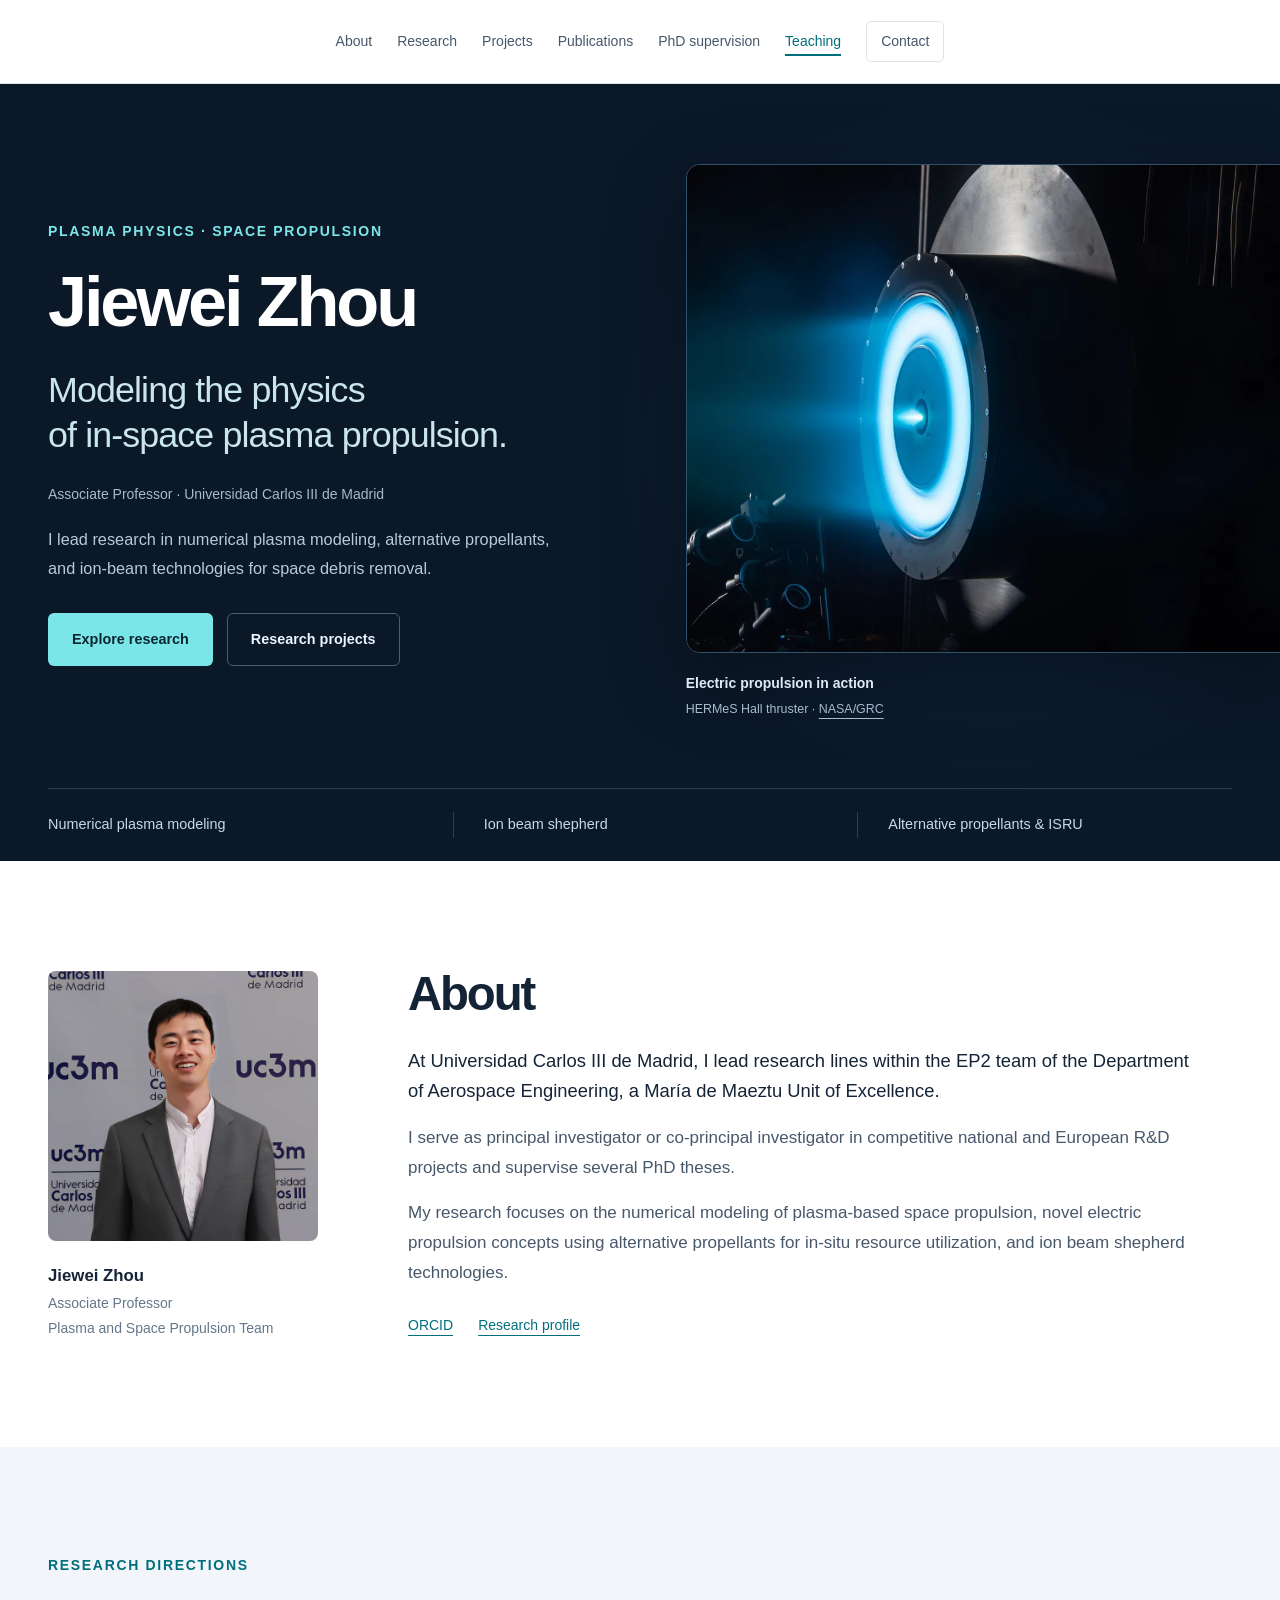
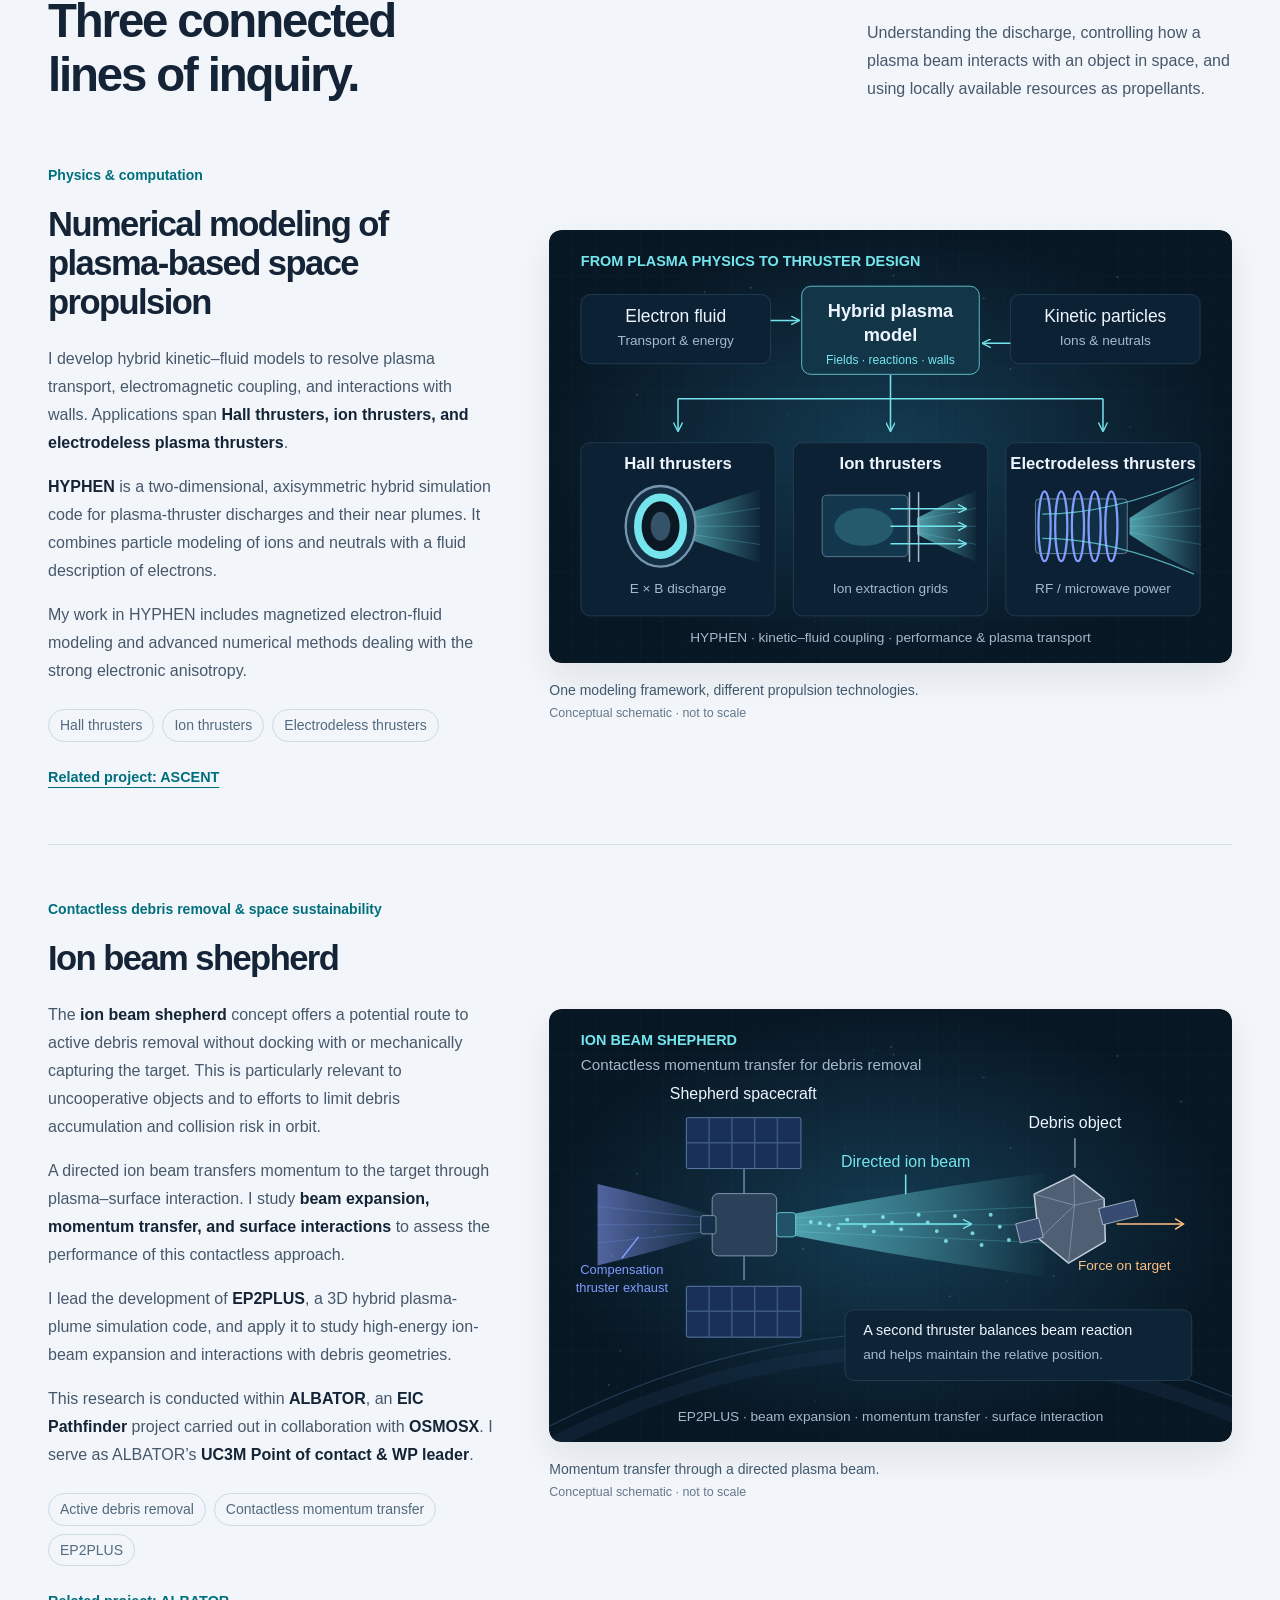
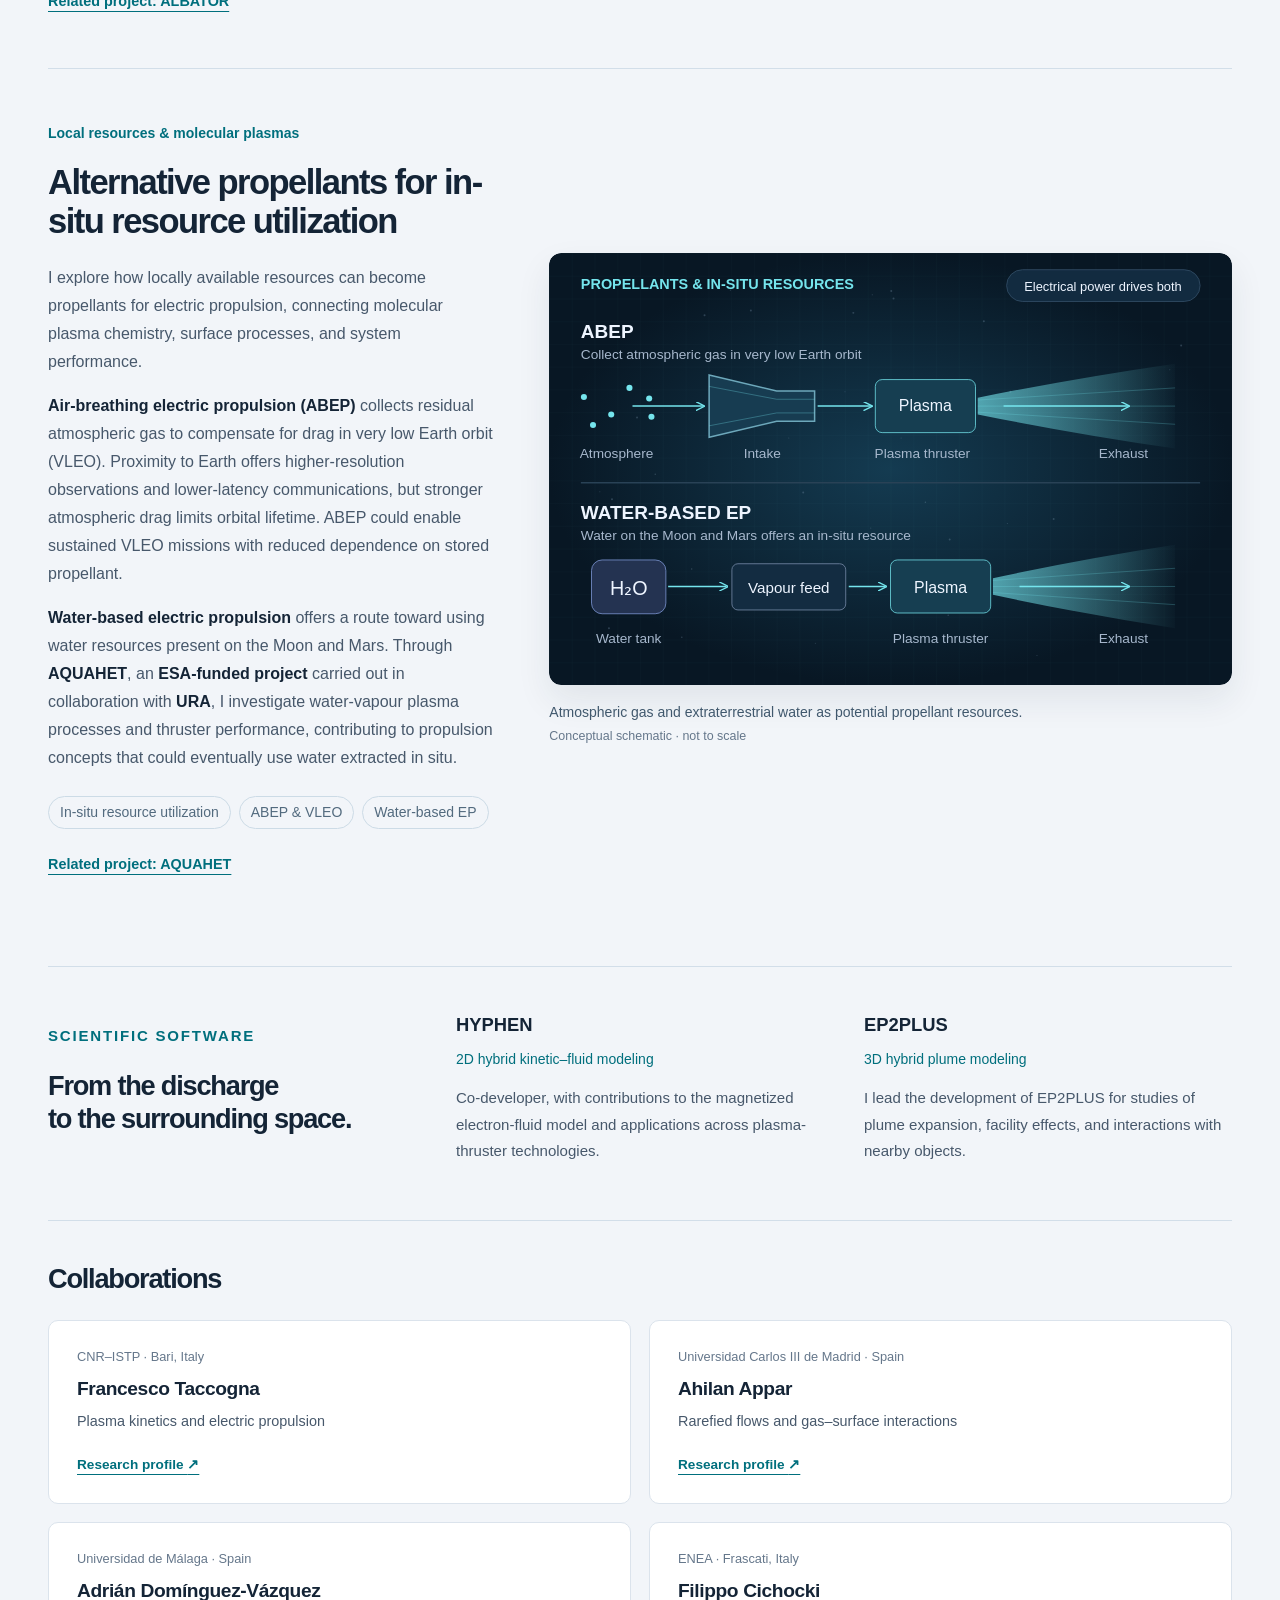
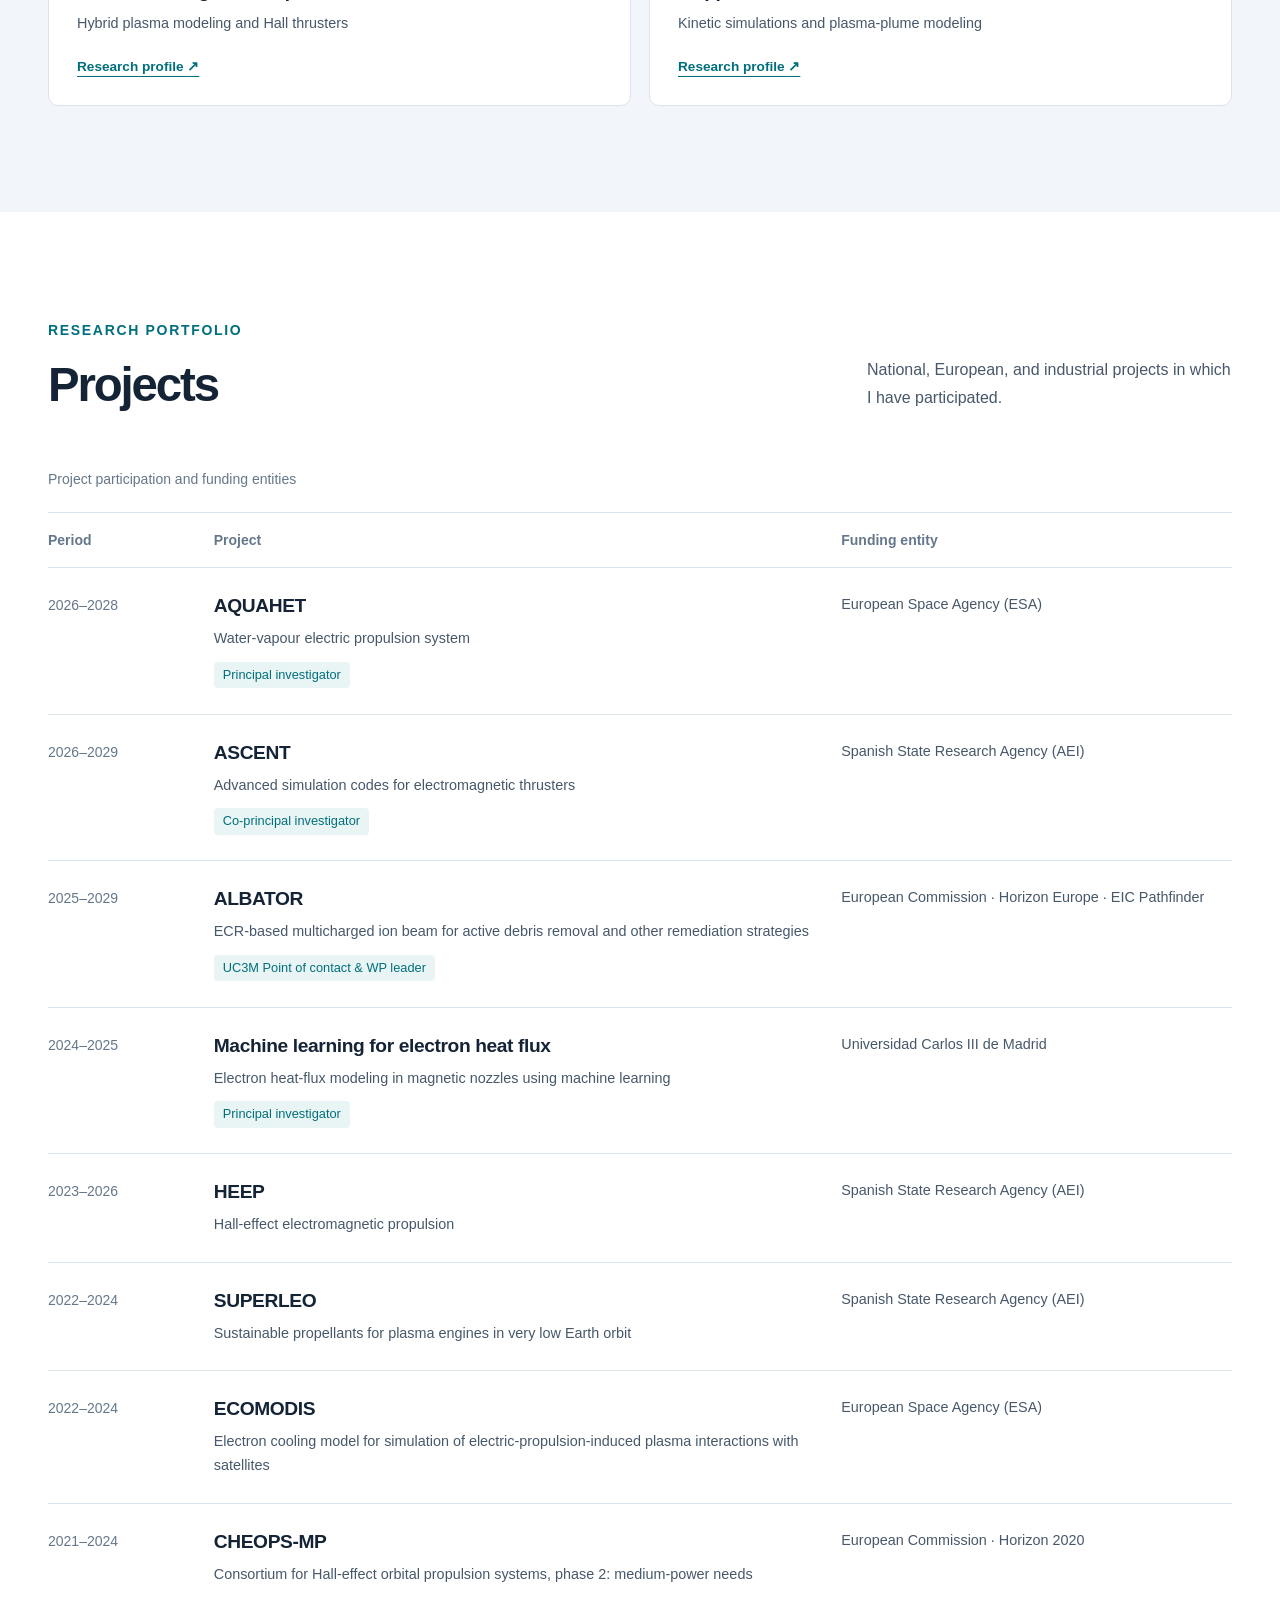
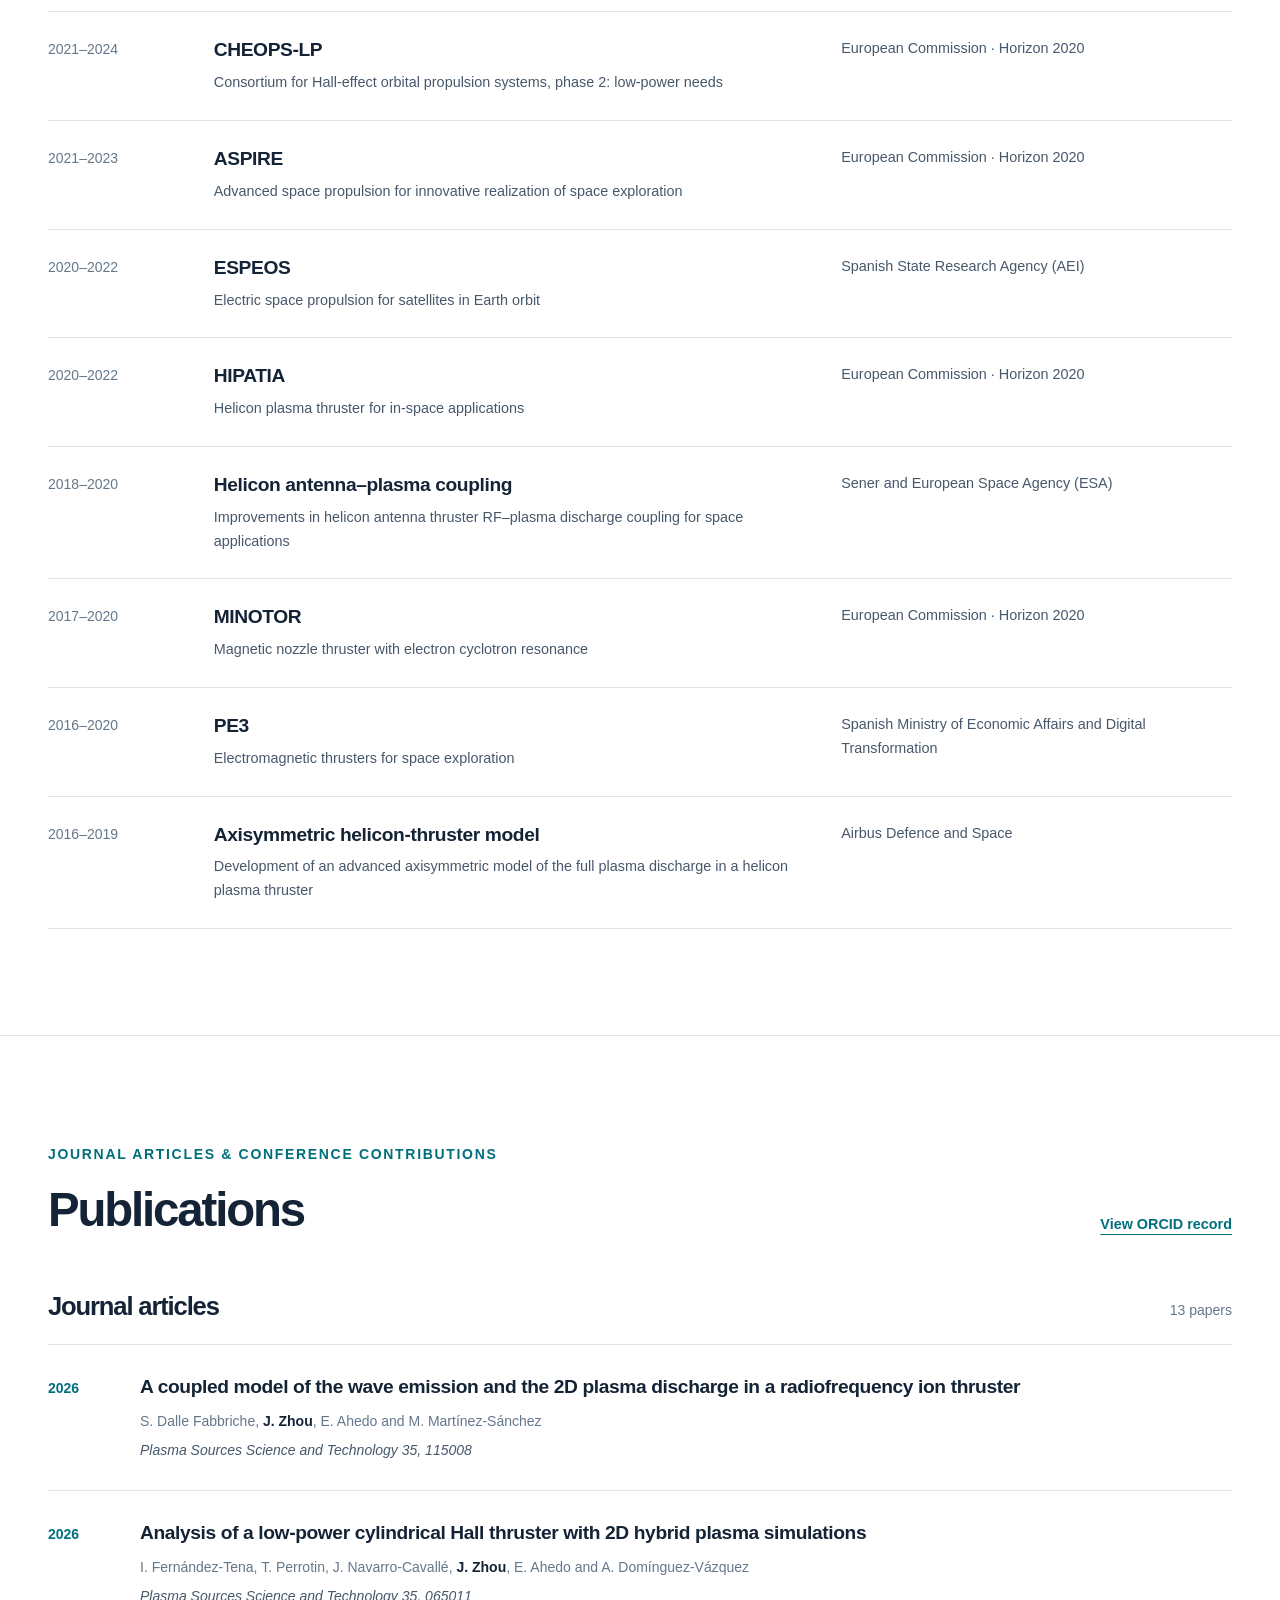
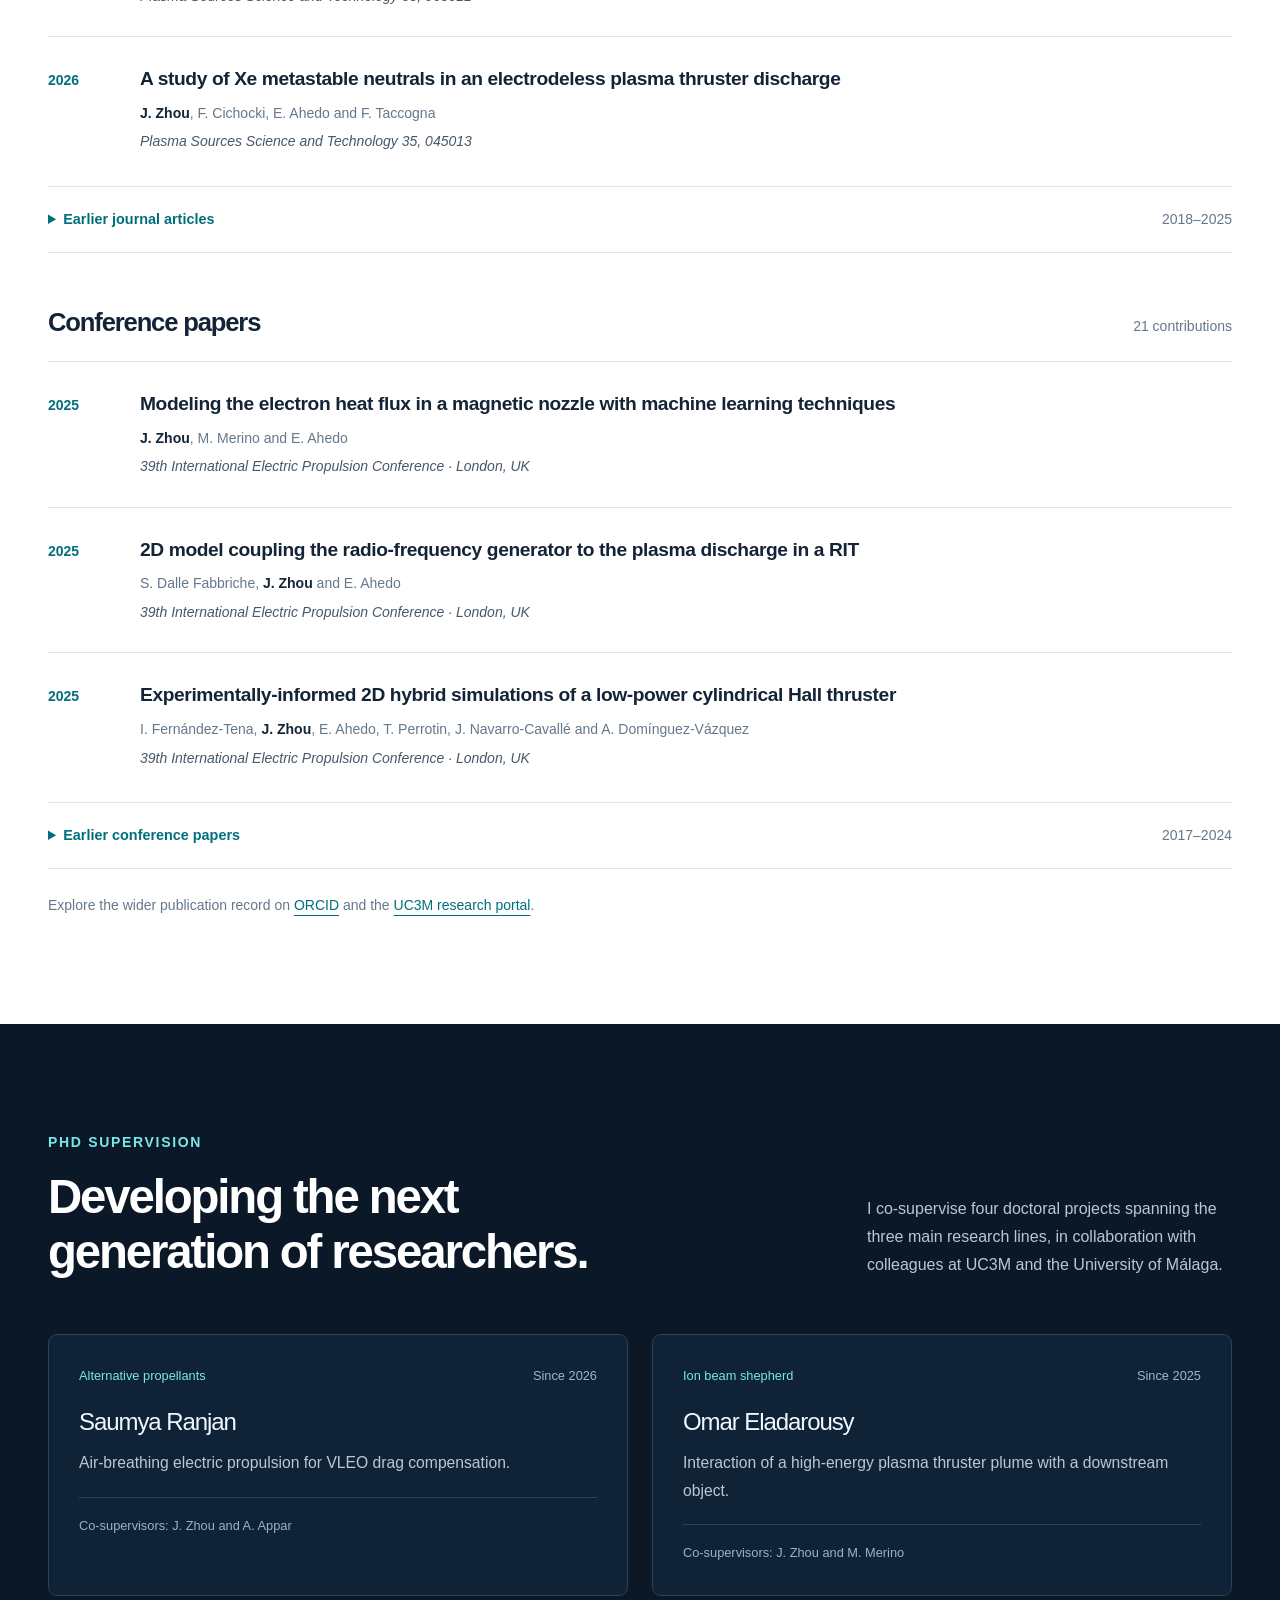
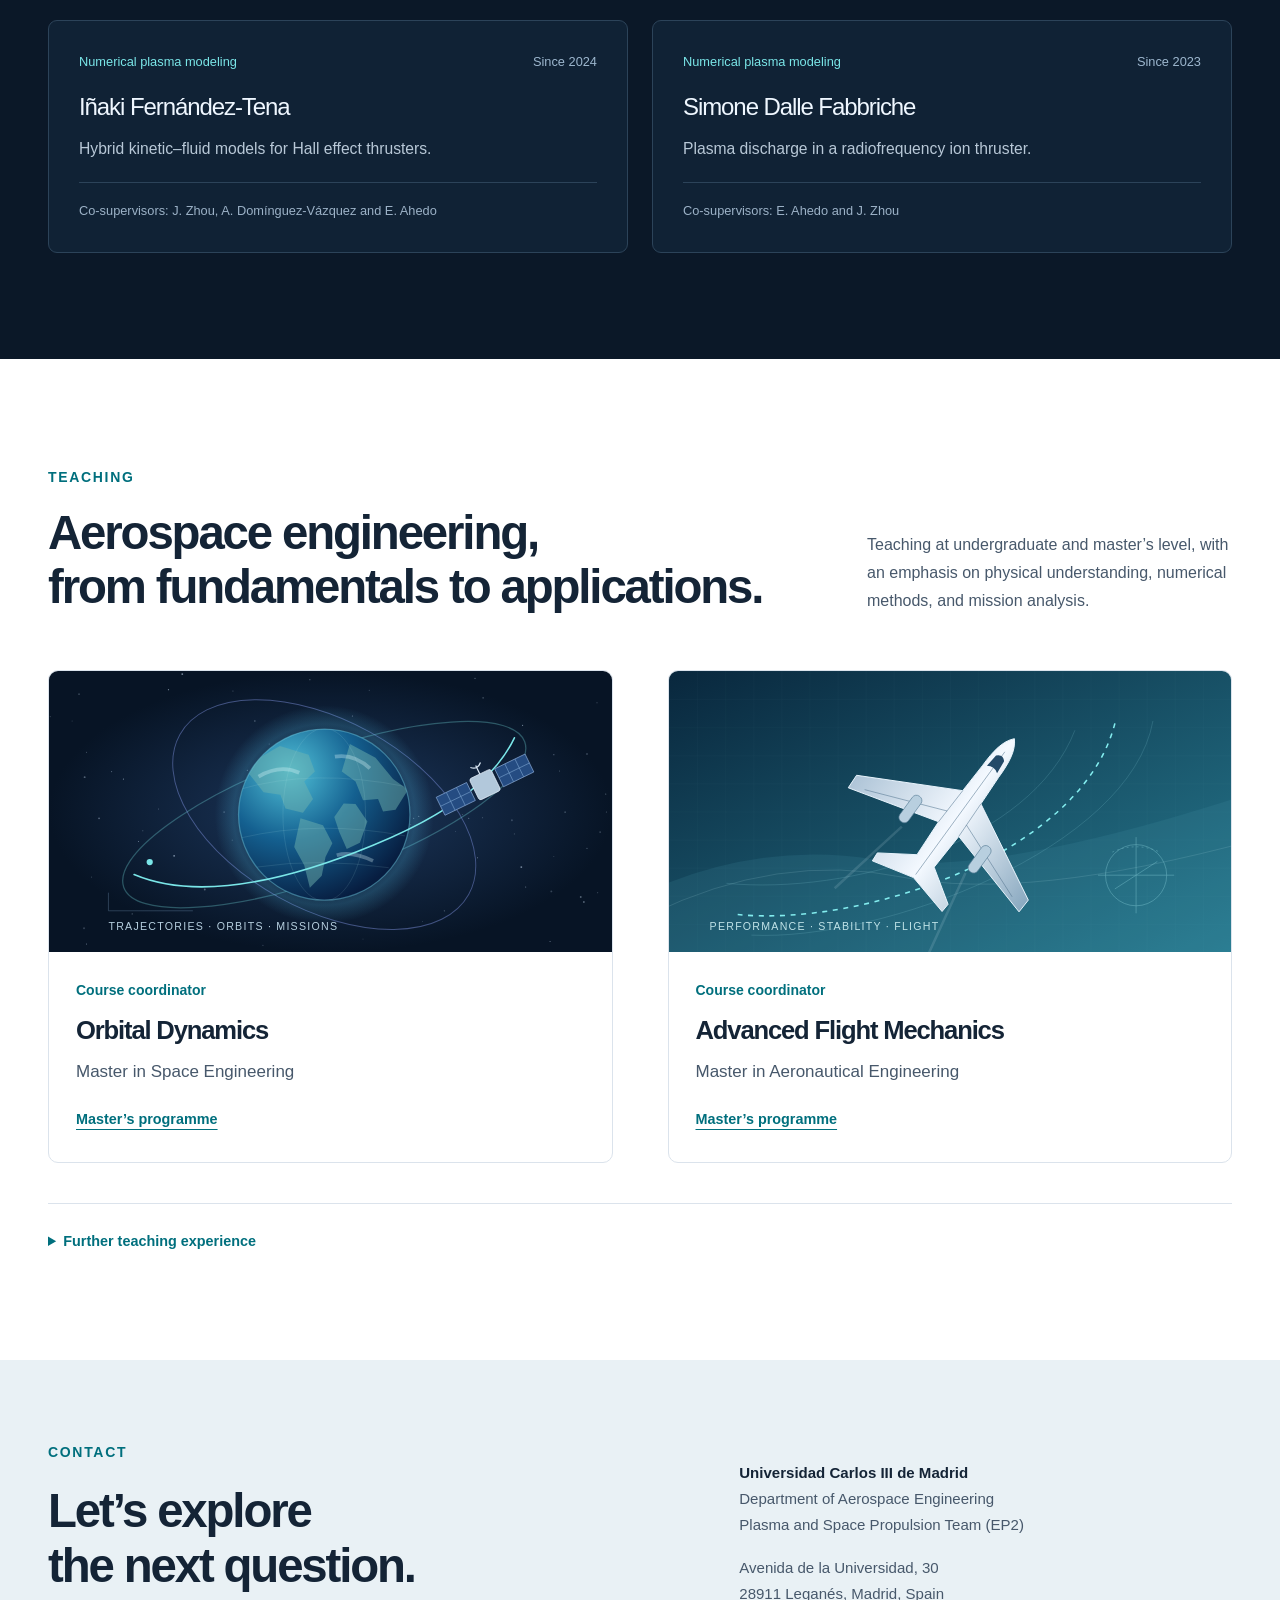
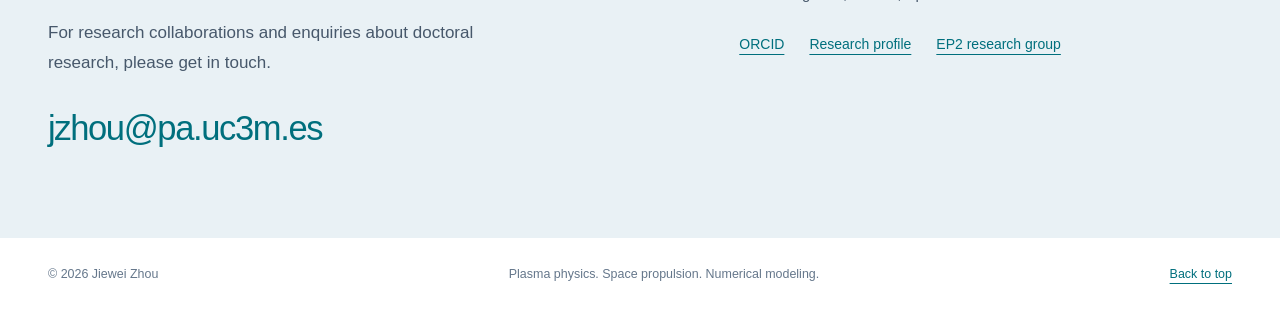
==== commit 378088ad: "Explain plasma simulation codes and add research collaborators" ====
--- a/index.html
+++ b/index.html
@@ -6,17 +6,17 @@
 <meta property="og:title" content="Jiewei Zhou | Plasma-Based Space Propulsion"><meta property="og:description" content="Numerical plasma modeling, alternative propellants and ion beam shepherd research. Jiewei Zhou, Associate Professor at UC3M.">
 <meta property="og:url" content="https://jieweiz.github.io/"><meta property="og:image" content="https://jieweiz.github.io/assets/jiewei-zhou.jpg">
 <link rel="canonical" href="https://jieweiz.github.io/"><link rel="icon" type="image/svg+xml" href="assets/favicon.svg">
-<link rel="stylesheet" href="styles.css"><script src="script.js" defer></script>
+<link rel="stylesheet" href="styles.css?v=122b12b890"><script src="script.js" defer></script>
 </head><body><a class="skip-link" href="#main">Skip to content</a><header class="site-header"><div class="nav-wrap"><button class="menu-toggle" type="button" aria-expanded="false" aria-controls="main-nav">Menu <span aria-hidden="true">☰</span></button><nav id="main-nav" aria-label="Main navigation"><a href="#about">About</a><a href="#research">Research</a><a href="#projects">Projects</a><a href="#publications">Publications</a><a href="#supervision">PhD supervision</a><a href="#teaching">Teaching</a><a class="nav-contact" href="#contact">Contact</a></nav></div></header><main id="main"><section class="hero" id="home" aria-labelledby="hero-title"><div class="wrap hero-layout"><div class="hero-copy"><p class="eyebrow">Plasma physics · Space propulsion</p><h1 id="hero-title">Jiewei Zhou<span>Modeling the physics<br>of in-space plasma propulsion.</span></h1><p class="role">Associate Professor · Universidad Carlos III de Madrid</p><p class="hero-description">I lead research in numerical plasma modeling, alternative propellants, and ion-beam technologies for space debris removal.</p><div class="hero-actions"><a class="button" href="#research">Explore research</a><a class="button button-outline" href="#projects">Research projects</a></div></div><figure class="hero-visual"><img src="assets/hall-thruster.webp" width="1600" height="800" alt="The HERMeS Hall thruster firing in a vacuum chamber, with a luminous blue plasma plume." fetchpriority="high"><figcaption>Electric propulsion in action<span>HERMeS Hall thruster · <a href="https://images.nasa.gov/details/GRC-2015-C-01182">NASA/GRC</a></span></figcaption></figure></div><div class="wrap research-index" aria-label="Main research lines"><a href="#modeling">Numerical plasma modeling</a><a href="#shepherd">Ion beam shepherd</a><a href="#propellants">Alternative propellants &amp; ISRU</a></div></section><section class="section wrap about-section" id="about" aria-labelledby="about-title"><div class="about-portrait"><img src="assets/jiewei-zhou.jpg" width="1280" height="1280" alt="Portrait of Jiewei Zhou" loading="lazy"><p><strong>Jiewei Zhou</strong><br>Associate Professor<br>Plasma and Space Propulsion Team</p></div><div class="about-copy"><h2 id="about-title">About</h2>
 <p class="lead">At Universidad Carlos III de Madrid, I lead research lines within the EP2 team of the Department of Aerospace Engineering, a María de Maeztu Unit of Excellence.</p>
 <p>I serve as principal investigator or co-principal investigator in competitive national and European R&amp;D projects and supervise several PhD theses.</p>
 <p>My research focuses on the numerical modeling of plasma-based space propulsion, novel electric propulsion concepts using alternative propellants for in-situ resource utilization, and ion beam shepherd technologies.</p>
 <div class="profile-links"><a href="https://orcid.org/0000-0002-7934-0280">ORCID</a><a href="https://researchportal.uc3m.es/display/inv45104">Research profile</a></div></div></section><section class="research-section" id="research" aria-labelledby="research-title"><div class="wrap section"><div class="section-heading"><div><p class="eyebrow">Research directions</p><h2 id="research-title">Three connected<br>lines of inquiry.</h2></div><p>Understanding the discharge, controlling how a plasma beam interacts with an object in space, and using locally available resources as propellants.</p></div>
-<article class="research-row" id="modeling"><div class="research-copy"><span class="topic-label">Physics &amp; computation</span><h3>Numerical modeling of<br>plasma-based space propulsion</h3><p>I develop hybrid kinetic–fluid models to resolve plasma transport, electromagnetic coupling, and interactions with walls. Applications span <strong>Hall thrusters, ion thrusters, and electrodeless plasma thrusters</strong>.</p><p>My work in HYPHEN includes magnetized electron-fluid modeling and advanced numerical methods dealing with the strong electronic anisotropy.</p><ul class="tags"><li>Hall thrusters</li><li>Ion thrusters</li><li>Electrodeless thrusters</li></ul><a class="text-link" href="#ascent">Related project: ASCENT</a></div><figure class="concept"><a href="assets/concept-modeling.svg" aria-label="Open the numerical modeling schematic at full size"><picture><source media="(max-width:650px)" srcset="assets/concept-modeling-mobile.svg" width="540" height="820"><img src="assets/concept-modeling.svg" width="900" height="570" alt="Hybrid plasma modeling couples fluid electrons and kinetic particles, with applications to Hall, ion and electrodeless thrusters." loading="lazy"></source></picture></a><figcaption>One modeling framework, different propulsion technologies.<span>Conceptual schematic · not to scale</span></figcaption></figure></article>
+<article class="research-row" id="modeling"><div class="research-copy"><span class="topic-label">Physics &amp; computation</span><h3>Numerical modeling of<br>plasma-based space propulsion</h3><p>I develop hybrid kinetic–fluid models to resolve plasma transport, electromagnetic coupling, and interactions with walls. Applications span <strong>Hall thrusters, ion thrusters, and electrodeless plasma thrusters</strong>.</p><p><strong>HYPHEN</strong> is a two-dimensional, axisymmetric hybrid simulation code for plasma-thruster discharges and their near plumes. It combines particle modeling of ions and neutrals with a fluid description of electrons.</p><p>My work in HYPHEN includes magnetized electron-fluid modeling and advanced numerical methods dealing with the strong electronic anisotropy.</p><ul class="tags"><li>Hall thrusters</li><li>Ion thrusters</li><li>Electrodeless thrusters</li></ul><a class="text-link" href="#ascent">Related project: ASCENT</a></div><figure class="concept"><a href="assets/concept-modeling.svg" aria-label="Open the numerical modeling schematic at full size"><picture><source media="(max-width:650px)" srcset="assets/concept-modeling-mobile.svg" width="540" height="820"><img src="assets/concept-modeling.svg" width="900" height="570" alt="Hybrid plasma modeling couples fluid electrons and kinetic particles, with applications to Hall, ion and electrodeless thrusters." loading="lazy"></source></picture></a><figcaption>One modeling framework, different propulsion technologies.<span>Conceptual schematic · not to scale</span></figcaption></figure></article>
 <article class="research-row" id="shepherd"><div class="research-copy"><span class="topic-label">Contactless debris removal &amp; space sustainability</span><h3>Ion beam shepherd</h3>
 <p>The <strong>ion beam shepherd</strong> concept offers a potential route to active debris removal without docking with or mechanically capturing the target. This is particularly relevant to uncooperative objects and to efforts to limit debris accumulation and collision risk in orbit.</p>
 <p>A directed ion beam transfers momentum to the target through plasma–surface interaction. I study <strong>beam expansion, momentum transfer, and surface interactions</strong> to assess the performance of this contactless approach.</p>
-<p>I develop and apply <strong>EP2PLUS</strong>, a 3D hybrid plasma-plume simulation code, to study high-energy ion-beam expansion and interactions with debris geometries.</p>
+<p>I lead the development of <strong>EP2PLUS</strong>, a 3D hybrid plasma-plume simulation code, and apply it to study high-energy ion-beam expansion and interactions with debris geometries.</p>
 <p>This research is conducted within <strong>ALBATOR</strong>, an <strong>EIC Pathfinder</strong> project carried out in collaboration with <strong>OSMOSX</strong>. I serve as ALBATOR’s <strong>UC3M Point of contact &amp; WP leader</strong>.</p>
 <ul class="tags"><li>Active debris removal</li><li>Contactless momentum transfer</li><li>EP2PLUS</li></ul><a class="text-link" href="#albator">Related project: ALBATOR</a></div><figure class="concept"><a href="assets/concept-shepherd.svg" aria-label="Open the ion beam shepherd schematic at full size"><picture><source media="(max-width:650px)" srcset="assets/concept-shepherd-mobile.svg" width="540" height="835"><img src="assets/concept-shepherd.svg" width="900" height="570" alt="A shepherd spacecraft directs an ion beam at debris, while an opposing thruster compensates for beam reaction. The beam exerts a force on the target." loading="lazy"></source></picture></a><figcaption>Momentum transfer through a directed plasma beam.<span>Conceptual schematic · not to scale</span></figcaption></figure></article>
 <article class="research-row" id="propellants"><div class="research-copy"><span class="topic-label">Local resources &amp; molecular plasmas</span>
@@ -26,7 +26,9 @@
 <p><strong>Water-based electric propulsion</strong> offers a route toward using water resources present on the Moon and Mars. Through <strong>AQUAHET</strong>, an <strong>ESA-funded project</strong> carried out in collaboration with <strong>URA</strong>, I investigate water-vapour plasma processes and thruster performance, contributing to propulsion concepts that could eventually use water extracted in situ.</p>
 <ul class="tags"><li>In-situ resource utilization</li><li>ABEP &amp; VLEO</li><li>Water-based EP</li></ul>
 <a class="text-link" href="#aquahet">Related project: AQUAHET</a></div><figure class="concept"><a href="assets/concept-propellants.svg" aria-label="Open the alternative propellants schematic at full size"><picture><source media="(max-width:650px)" srcset="assets/concept-propellants-mobile.svg" width="540" height="810"><img src="assets/concept-propellants.svg" width="900" height="570" alt="Atmospheric gas collected through an intake and stored water supplied as vapour to a plasma thruster. Lunar and Martian water are potential future in-situ sources." loading="lazy"></source></picture></a><figcaption>Atmospheric gas and extraterrestrial water as potential propellant resources.<span>Conceptual schematic · not to scale</span></figcaption></figure></article>
-<div class="code-panel"><div><p class="eyebrow">Scientific software</p><h3>From the discharge<br>to the surrounding space.</h3></div><div><h4>HYPHEN</h4><span>2D hybrid kinetic–fluid modeling</span><p>Co-developer, with contributions to the magnetized electron-fluid model and applications across plasma-thruster technologies.</p></div><div><h4>EP2PLUS</h4><span>3D hybrid plume modeling</span><p>Lead developer and co-author, studying plume expansion, facility effects, and interactions with nearby objects.</p></div></div></div></section><section class="projects-section" id="projects" aria-labelledby="projects-title"><div class="wrap section"><div class="section-heading"><div><p class="eyebrow">Research portfolio</p><h2 id="projects-title">Projects</h2></div><p>National, European, and industrial projects in which I have participated.</p></div><div class="project-table-wrap"><table class="project-table"><caption>Project participation and funding entities</caption><thead><tr><th scope="col">Period</th><th scope="col">Project</th><th scope="col">Funding entity</th></tr></thead><tbody><tr id="aquahet"><td data-label="Period" class="project-dates">2026–2028</td><th scope="row" class="project-name"><h3>AQUAHET</h3><p>Water-vapour electric propulsion system</p><span class="project-role-label">Principal investigator</span></th><td data-label="Funding entity" class="project-funder">European Space Agency (ESA)</td></tr><tr id="ascent"><td data-label="Period" class="project-dates">2026–2029</td><th scope="row" class="project-name"><h3>ASCENT</h3><p>Advanced simulation codes for electromagnetic thrusters</p><span class="project-role-label">Co-principal investigator</span></th><td data-label="Funding entity" class="project-funder">Spanish State Research Agency (AEI)</td></tr><tr id="albator"><td data-label="Period" class="project-dates">2025–2029</td><th scope="row" class="project-name"><h3>ALBATOR</h3><p>ECR-based multicharged ion beam for active debris removal and other remediation strategies</p><span class="project-role-label">UC3M Point of contact &amp; WP leader</span></th><td data-label="Funding entity" class="project-funder">European Commission · Horizon Europe · EIC Pathfinder</td></tr><tr id="ml-heat-flux"><td data-label="Period" class="project-dates">2024–2025</td><th scope="row" class="project-name"><h3>Machine learning for electron heat flux</h3><p>Electron heat-flux modeling in magnetic nozzles using machine learning</p><span class="project-role-label">Principal investigator</span></th><td data-label="Funding entity" class="project-funder">Universidad Carlos III de Madrid</td></tr><tr id="heep"><td data-label="Period" class="project-dates">2023–2026</td><th scope="row" class="project-name"><h3>HEEP</h3><p>Hall-effect electromagnetic propulsion</p></th><td data-label="Funding entity" class="project-funder">Spanish State Research Agency (AEI)</td></tr><tr id="superleo"><td data-label="Period" class="project-dates">2022–2024</td><th scope="row" class="project-name"><h3>SUPERLEO</h3><p>Sustainable propellants for plasma engines in very low Earth orbit</p></th><td data-label="Funding entity" class="project-funder">Spanish State Research Agency (AEI)</td></tr><tr id="ecomodis"><td data-label="Period" class="project-dates">2022–2024</td><th scope="row" class="project-name"><h3>ECOMODIS</h3><p>Electron cooling model for simulation of electric-propulsion-induced plasma interactions with satellites</p></th><td data-label="Funding entity" class="project-funder">European Space Agency (ESA)</td></tr><tr id="cheops-mp"><td data-label="Period" class="project-dates">2021–2024</td><th scope="row" class="project-name"><h3>CHEOPS-MP</h3><p>Consortium for Hall-effect orbital propulsion systems, phase 2: medium-power needs</p></th><td data-label="Funding entity" class="project-funder">European Commission · Horizon 2020</td></tr><tr id="cheops-lp"><td data-label="Period" class="project-dates">2021–2024</td><th scope="row" class="project-name"><h3>CHEOPS-LP</h3><p>Consortium for Hall-effect orbital propulsion systems, phase 2: low-power needs</p></th><td data-label="Funding entity" class="project-funder">European Commission · Horizon 2020</td></tr><tr id="aspire"><td data-label="Period" class="project-dates">2021–2023</td><th scope="row" class="project-name"><h3>ASPIRE</h3><p>Advanced space propulsion for innovative realization of space exploration</p></th><td data-label="Funding entity" class="project-funder">European Commission · Horizon 2020</td></tr><tr id="espeos"><td data-label="Period" class="project-dates">2020–2022</td><th scope="row" class="project-name"><h3>ESPEOS</h3><p>Electric space propulsion for satellites in Earth orbit</p></th><td data-label="Funding entity" class="project-funder">Spanish State Research Agency (AEI)</td></tr><tr id="hipatia"><td data-label="Period" class="project-dates">2020–2022</td><th scope="row" class="project-name"><h3>HIPATIA</h3><p>Helicon plasma thruster for in-space applications</p></th><td data-label="Funding entity" class="project-funder">European Commission · Horizon 2020</td></tr><tr id="helicon-rf"><td data-label="Period" class="project-dates">2018–2020</td><th scope="row" class="project-name"><h3>Helicon antenna–plasma coupling</h3><p>Improvements in helicon antenna thruster RF–plasma discharge coupling for space applications</p></th><td data-label="Funding entity" class="project-funder">Sener and European Space Agency (ESA)</td></tr><tr id="minotor"><td data-label="Period" class="project-dates">2017–2020</td><th scope="row" class="project-name"><h3>MINOTOR</h3><p>Magnetic nozzle thruster with electron cyclotron resonance</p></th><td data-label="Funding entity" class="project-funder">European Commission · Horizon 2020</td></tr><tr id="pe3"><td data-label="Period" class="project-dates">2016–2020</td><th scope="row" class="project-name"><h3>PE3</h3><p>Electromagnetic thrusters for space exploration</p></th><td data-label="Funding entity" class="project-funder">Spanish Ministry of Economic Affairs and Digital Transformation</td></tr><tr id="helicon-model"><td data-label="Period" class="project-dates">2016–2019</td><th scope="row" class="project-name"><h3>Axisymmetric helicon-thruster model</h3><p>Development of an advanced axisymmetric model of the full plasma discharge in a helicon plasma thruster</p></th><td data-label="Funding entity" class="project-funder">Airbus Defence and Space</td></tr></tbody></table></div></div></section><section class="section wrap" id="publications" aria-labelledby="publications-title"><div class="section-heading"><div><p class="eyebrow">Journal articles &amp; conference contributions</p><h2 id="publications-title">Publications</h2></div><a class="text-link" href="https://orcid.org/0000-0002-7934-0280">View ORCID record</a></div>
+<div class="code-panel"><div><p class="eyebrow">Scientific software</p><h3>From the discharge<br>to the surrounding space.</h3></div><div><h4>HYPHEN</h4><span>2D hybrid kinetic–fluid modeling</span><p>Co-developer, with contributions to the magnetized electron-fluid model and applications across plasma-thruster technologies.</p></div><div><h4>EP2PLUS</h4><span>3D hybrid plume modeling</span><p>I lead the development of EP2PLUS for studies of plume expansion, facility effects, and interactions with nearby objects.</p></div></div>
+<section class="collaborations" id="collaborations" aria-labelledby="collaborations-title"><h3 id="collaborations-title">Collaborations</h3><div class="collaboration-grid"><a class="collaborator-card" href="https://www.istp.cnr.it/it/staff/francesco-taccogna/"><span class="collaborator-affiliation">CNR–ISTP · Bari, Italy</span><h4>Francesco Taccogna</h4><p>Plasma kinetics and electric propulsion</p><span class="collaborator-profile">Research profile <span aria-hidden="true">↗</span></span></a><a class="collaborator-card" href="https://aero.uc3m.es/people/ahilan-appar/"><span class="collaborator-affiliation">Universidad Carlos III de Madrid · Spain</span><h4>Ahilan Appar</h4><p>Rarefied flows and gas–surface interactions</p><span class="collaborator-profile">Research profile <span aria-hidden="true">↗</span></span></a><a class="collaborator-card" href="https://www.researchgate.net/profile/Adrian-Dominguez-Vazquez"><span class="collaborator-affiliation">Universidad de Málaga · Spain</span><h4>Adrián Domínguez-Vázquez</h4><p>Hybrid plasma modeling and Hall thrusters</p><span class="collaborator-profile">Research profile <span aria-hidden="true">↗</span></span></a><a class="collaborator-card" href="https://www.researchgate.net/profile/Filippo-Cichocki"><span class="collaborator-affiliation">ENEA · Frascati, Italy</span><h4>Filippo Cichocki</h4><p>Kinetic simulations and plasma-plume modeling</p><span class="collaborator-profile">Research profile <span aria-hidden="true">↗</span></span></a></div></section>
+</div></section><section class="projects-section" id="projects" aria-labelledby="projects-title"><div class="wrap section"><div class="section-heading"><div><p class="eyebrow">Research portfolio</p><h2 id="projects-title">Projects</h2></div><p>National, European, and industrial projects in which I have participated.</p></div><div class="project-table-wrap"><table class="project-table"><caption>Project participation and funding entities</caption><thead><tr><th scope="col">Period</th><th scope="col">Project</th><th scope="col">Funding entity</th></tr></thead><tbody><tr id="aquahet"><td data-label="Period" class="project-dates">2026–2028</td><th scope="row" class="project-name"><h3>AQUAHET</h3><p>Water-vapour electric propulsion system</p><span class="project-role-label">Principal investigator</span></th><td data-label="Funding entity" class="project-funder">European Space Agency (ESA)</td></tr><tr id="ascent"><td data-label="Period" class="project-dates">2026–2029</td><th scope="row" class="project-name"><h3>ASCENT</h3><p>Advanced simulation codes for electromagnetic thrusters</p><span class="project-role-label">Co-principal investigator</span></th><td data-label="Funding entity" class="project-funder">Spanish State Research Agency (AEI)</td></tr><tr id="albator"><td data-label="Period" class="project-dates">2025–2029</td><th scope="row" class="project-name"><h3>ALBATOR</h3><p>ECR-based multicharged ion beam for active debris removal and other remediation strategies</p><span class="project-role-label">UC3M Point of contact &amp; WP leader</span></th><td data-label="Funding entity" class="project-funder">European Commission · Horizon Europe · EIC Pathfinder</td></tr><tr id="ml-heat-flux"><td data-label="Period" class="project-dates">2024–2025</td><th scope="row" class="project-name"><h3>Machine learning for electron heat flux</h3><p>Electron heat-flux modeling in magnetic nozzles using machine learning</p><span class="project-role-label">Principal investigator</span></th><td data-label="Funding entity" class="project-funder">Universidad Carlos III de Madrid</td></tr><tr id="heep"><td data-label="Period" class="project-dates">2023–2026</td><th scope="row" class="project-name"><h3>HEEP</h3><p>Hall-effect electromagnetic propulsion</p></th><td data-label="Funding entity" class="project-funder">Spanish State Research Agency (AEI)</td></tr><tr id="superleo"><td data-label="Period" class="project-dates">2022–2024</td><th scope="row" class="project-name"><h3>SUPERLEO</h3><p>Sustainable propellants for plasma engines in very low Earth orbit</p></th><td data-label="Funding entity" class="project-funder">Spanish State Research Agency (AEI)</td></tr><tr id="ecomodis"><td data-label="Period" class="project-dates">2022–2024</td><th scope="row" class="project-name"><h3>ECOMODIS</h3><p>Electron cooling model for simulation of electric-propulsion-induced plasma interactions with satellites</p></th><td data-label="Funding entity" class="project-funder">European Space Agency (ESA)</td></tr><tr id="cheops-mp"><td data-label="Period" class="project-dates">2021–2024</td><th scope="row" class="project-name"><h3>CHEOPS-MP</h3><p>Consortium for Hall-effect orbital propulsion systems, phase 2: medium-power needs</p></th><td data-label="Funding entity" class="project-funder">European Commission · Horizon 2020</td></tr><tr id="cheops-lp"><td data-label="Period" class="project-dates">2021–2024</td><th scope="row" class="project-name"><h3>CHEOPS-LP</h3><p>Consortium for Hall-effect orbital propulsion systems, phase 2: low-power needs</p></th><td data-label="Funding entity" class="project-funder">European Commission · Horizon 2020</td></tr><tr id="aspire"><td data-label="Period" class="project-dates">2021–2023</td><th scope="row" class="project-name"><h3>ASPIRE</h3><p>Advanced space propulsion for innovative realization of space exploration</p></th><td data-label="Funding entity" class="project-funder">European Commission · Horizon 2020</td></tr><tr id="espeos"><td data-label="Period" class="project-dates">2020–2022</td><th scope="row" class="project-name"><h3>ESPEOS</h3><p>Electric space propulsion for satellites in Earth orbit</p></th><td data-label="Funding entity" class="project-funder">Spanish State Research Agency (AEI)</td></tr><tr id="hipatia"><td data-label="Period" class="project-dates">2020–2022</td><th scope="row" class="project-name"><h3>HIPATIA</h3><p>Helicon plasma thruster for in-space applications</p></th><td data-label="Funding entity" class="project-funder">European Commission · Horizon 2020</td></tr><tr id="helicon-rf"><td data-label="Period" class="project-dates">2018–2020</td><th scope="row" class="project-name"><h3>Helicon antenna–plasma coupling</h3><p>Improvements in helicon antenna thruster RF–plasma discharge coupling for space applications</p></th><td data-label="Funding entity" class="project-funder">Sener and European Space Agency (ESA)</td></tr><tr id="minotor"><td data-label="Period" class="project-dates">2017–2020</td><th scope="row" class="project-name"><h3>MINOTOR</h3><p>Magnetic nozzle thruster with electron cyclotron resonance</p></th><td data-label="Funding entity" class="project-funder">European Commission · Horizon 2020</td></tr><tr id="pe3"><td data-label="Period" class="project-dates">2016–2020</td><th scope="row" class="project-name"><h3>PE3</h3><p>Electromagnetic thrusters for space exploration</p></th><td data-label="Funding entity" class="project-funder">Spanish Ministry of Economic Affairs and Digital Transformation</td></tr><tr id="helicon-model"><td data-label="Period" class="project-dates">2016–2019</td><th scope="row" class="project-name"><h3>Axisymmetric helicon-thruster model</h3><p>Development of an advanced axisymmetric model of the full plasma discharge in a helicon plasma thruster</p></th><td data-label="Funding entity" class="project-funder">Airbus Defence and Space</td></tr></tbody></table></div></div></section><section class="section wrap" id="publications" aria-labelledby="publications-title"><div class="section-heading"><div><p class="eyebrow">Journal articles &amp; conference contributions</p><h2 id="publications-title">Publications</h2></div><a class="text-link" href="https://orcid.org/0000-0002-7934-0280">View ORCID record</a></div>
 <div class="publication-category"><h3>Journal articles</h3><span>13 papers</span></div><ol class="publications-list"><li class="paper"><span class="paper-year">2026</span><div><h4><a href="https://doi.org/10.1088/1361-6595/aeb68a">A coupled model of the wave emission and the 2D plasma discharge in a radiofrequency ion thruster</a></h4><p class="authors">S. Dalle Fabbriche, <strong>J. Zhou</strong>, E. Ahedo and M. Martínez-Sánchez</p><p class="journal">Plasma Sources Science and Technology 35, 115008</p></div></li><li class="paper"><span class="paper-year">2026</span><div><h4><a href="https://doi.org/10.1088/1361-6595/ae7c2e">Analysis of a low-power cylindrical Hall thruster with 2D hybrid plasma simulations</a></h4><p class="authors">I. Fernández-Tena, T. Perrotin, J. Navarro-Cavallé, <strong>J. Zhou</strong>, E. Ahedo and A. Domínguez-Vázquez</p><p class="journal">Plasma Sources Science and Technology 35, 065011</p></div></li><li class="paper"><span class="paper-year">2026</span><div><h4><a href="https://doi.org/10.1088/1361-6595/ae5d6a">A study of Xe metastable neutrals in an electrodeless plasma thruster discharge</a></h4><p class="authors"><strong>J. Zhou</strong>, F. Cichocki, E. Ahedo and F. Taccogna</p><p class="journal">Plasma Sources Science and Technology 35, 045013</p></div></li></ol>
 <details class="more-papers"><summary>Earlier journal articles <span>2018–2025</span></summary><ol class="publications-list"><li class="paper"><span class="paper-year">2025</span><div><h4><a href="https://doi.org/10.1007/s44205-025-00158-6">Data-driven analysis of anomalous transport and three-wave-coupling effects in an E × B plasma</a></h4><p class="authors">B. Bayón-Buján, E. Bello-Benítez, <strong>J. Zhou</strong> and M. Merino</p><p class="journal">Journal of Electric Propulsion 4, 58</p></div></li><li class="paper"><span class="paper-year">2025</span><div><h4><a href="https://doi.org/10.1088/1361-6595/adf576">Modeling of a Hall thruster plume: influence of plume boundary conditions and size, and cathode location</a></h4><p class="authors">A. Domínguez-Vázquez, <strong>J. Zhou</strong>, A. Sevillano-González and E. Ahedo</p><p class="journal">Plasma Sources Science and Technology 34, 085004</p></div></li><li class="paper"><span class="paper-year">2025</span><div><h4><a href="https://doi.org/10.1088/1361-6595/adf5e3">An axisymmetric hybrid model of the plasma in a radio-frequency ion thruster chamber</a></h4><p class="authors">S. Dalle Fabbriche, <strong>J. Zhou</strong> and E. Ahedo</p><p class="journal">Plasma Sources Science and Technology 34, 085007</p></div></li><li class="paper"><span class="paper-year">2024</span><div><h4><a href="https://doi.org/10.1016/j.jppr.2024.10.001">A study of an air-breathing electrodeless plasma thruster discharge</a></h4><p class="authors"><strong>J. Zhou</strong>, F. Taccogna, P. Fajardo and E. Ahedo</p><p class="journal">Propulsion and Power Research 13, 459–474</p></div></li><li class="paper"><span class="paper-year">2023</span><div><h4><a href="https://doi.org/10.1088/1361-6595/ad01da">Analysis of a cusped helicon plasma thruster discharge</a></h4><p class="authors">P. Jiménez, <strong>J. Zhou</strong>, J. Navarro-Cavallé, P. Fajardo, M. Merino and E. Ahedo</p><p class="journal">Plasma Sources Science and Technology 32, 105013</p></div></li><li class="paper"><span class="paper-year">2022</span><div><h4><a href="https://doi.org/10.1088/1361-6595/ac64bc">Magnetized fluid electron model within a two-dimensional hybrid simulation code for electrodeless plasma thrusters</a></h4><p class="authors"><strong>J. Zhou</strong>, A. Domínguez-Vázquez, P. Fajardo and E. Ahedo</p><p class="journal">Plasma Sources Science and Technology 31, 045021</p></div></li><li class="paper"><span class="paper-year">2021</span><div><h4><a href="https://doi.org/10.1088/1361-6595/abeff3">Time-dependent expansion of a weakly-collisional plasma beam in a paraxial magnetic nozzle</a></h4><p class="authors"><strong>J. Zhou</strong>, G. Sánchez-Arriaga and E. Ahedo</p><p class="journal">Plasma Sources Science and Technology 30, 045009</p></div></li><li class="paper"><span class="paper-year">2021</span><div><h4><a href="https://doi.org/10.1088/1361-6595/abde20">Coupled plasma transport and electromagnetic wave simulation of an ECR thruster</a></h4><p class="authors">A. Sánchez-Villar, <strong>J. Zhou</strong>, E. Ahedo and M. Merino</p><p class="journal">Plasma Sources Science and Technology 30, 045005</p></div></li><li class="paper"><span class="paper-year">2019</span><div><h4><a href="https://doi.org/10.1088/1361-6595/ab4bd3">Numerical treatment of a magnetized electron fluid model within an electromagnetic plasma thruster simulation code</a></h4><p class="authors"><strong>J. Zhou</strong>, D. Pérez-Grande, P. Fajardo and E. Ahedo</p><p class="journal">Plasma Sources Science and Technology 28, 115004</p></div></li><li class="paper"><span class="paper-year">2018</span><div><h4><a href="https://doi.org/10.1088/1361-6595/aaad7f">Kinetic features and non-stationary electron trapping in paraxial magnetic nozzles</a></h4><p class="authors">G. Sánchez-Arriaga, <strong>J. Zhou</strong>, E. Ahedo, M. Martínez-Sánchez and J. J. Ramos</p><p class="journal">Plasma Sources Science and Technology 27, 035002</p></div></li></ol></details>
 <div class="conference-section" id="conference-papers"><div class="publication-category"><h3>Conference papers</h3><span>21 contributions</span></div><ol class="publications-list"><li class="paper conference-paper"><span class="paper-year">2025</span><div><h4>Modeling the electron heat flux in a magnetic nozzle with machine learning techniques</h4><p class="authors"><strong>J. Zhou</strong>, M. Merino and E. Ahedo</p><p class="journal">39th International Electric Propulsion Conference · London, UK</p></div></li><li class="paper conference-paper"><span class="paper-year">2025</span><div><h4>2D model coupling the radio-frequency generator to the plasma discharge in a RIT</h4><p class="authors">S. Dalle Fabbriche, <strong>J. Zhou</strong> and E. Ahedo</p><p class="journal">39th International Electric Propulsion Conference · London, UK</p></div></li><li class="paper conference-paper"><span class="paper-year">2025</span><div><h4>Experimentally-informed 2D hybrid simulations of a low-power cylindrical Hall thruster</h4><p class="authors">I. Fernández-Tena, <strong>J. Zhou</strong>, E. Ahedo, T. Perrotin, J. Navarro-Cavallé and A. Domínguez-Vázquez</p><p class="journal">39th International Electric Propulsion Conference · London, UK</p></div></li></ol><details class="more-papers"><summary>Earlier conference papers <span>2017–2024</span></summary><ol class="publications-list"><li class="paper conference-paper"><span class="paper-year">2024</span><div><h4>The impact of stepwise ionization in a Xe fed electrodeless plasma thruster operation</h4><p class="authors"><strong>J. Zhou</strong>, E. Ahedo, F. Cichocki, F. Taccogna and P. Minelli</p><p class="journal">38th International Electric Propulsion Conference · Toulouse, France</p></div></li><li class="paper conference-paper"><span class="paper-year">2024</span><div><h4>Analysis of the facility effects on the plume expansion of a low power Hall effect thruster</h4><p class="authors"><strong>J. Zhou</strong>, A. Modesti and E. Ahedo</p><p class="journal">38th International Electric Propulsion Conference · Toulouse, France</p></div></li><li class="paper conference-paper"><span class="paper-year">2024</span><div><h4>Analysis of the plasma discharge in a radio-frequency ion thruster chamber</h4><p class="authors">S. Dalle Fabbriche, <strong>J. Zhou</strong>, J. Perales and E. Ahedo</p><p class="journal">38th International Electric Propulsion Conference · Toulouse, France</p></div></li><li class="paper conference-paper"><span class="paper-year">2024</span><div><h4>Data-driven study of a 2D-ExB kinetic simulation relevant to Hall thruster discharges</h4><p class="authors">B. Bayón-Buján, E. Bello-Benítez, <strong>J. Zhou</strong> and M. Merino</p><p class="journal">38th International Electric Propulsion Conference · Toulouse, France</p></div></li><li class="paper conference-paper"><span class="paper-year">2024</span><div><h4>Simulation of the discharge and microwave-plasma coupling in a waveguide ECR thruster</h4><p class="authors">M. R. Inchingolo, P. Jiménez, <strong>J. Zhou</strong>, M. Merino and J. Navarro-Cavallé</p><p class="journal">38th International Electric Propulsion Conference · Toulouse, France</p></div></li><li class="paper conference-paper"><span class="paper-year">2022</span><div><h4>Simulation of the expansion within a vacuum chamber of the plume of a Hall thruster with a centrally mounted cathode</h4><p class="authors">A. Modesti, <strong>J. Zhou</strong>, F. Cichocki, A. Domínguez-Vázquez and E. Ahedo</p><p class="journal">Space Propulsion Conference 2022 · Estoril, Portugal</p></div></li><li class="paper conference-paper"><span class="paper-year">2022</span><div><h4>Analysis of the electron downstream boundary conditions in a 2D hybrid code for Hall thrusters</h4><p class="authors">A. Domínguez-Vázquez, <strong>J. Zhou</strong>, A. Sevillano-González, P. Fajardo and E. Ahedo</p><p class="journal">37th International Electric Propulsion Conference · Boston, USA</p></div></li><li class="paper conference-paper"><span class="paper-year">2022</span><div><h4>A 3D electron fluid model with energy balance for plasma plumes</h4><p class="authors">A. Modesti, <strong>J. Zhou</strong>, E. Ahedo and F. Cichocki</p><p class="journal">37th International Electric Propulsion Conference · Boston, USA</p></div></li><li class="paper conference-paper"><span class="paper-year">2022</span><div><h4>Numerical simulations of the discharge and the plasma-wave interaction in a helicon plasma thruster</h4><p class="authors">P. Jiménez, <strong>J. Zhou</strong>, P. Fajardo, M. Merino and E. Ahedo</p><p class="journal">37th International Electric Propulsion Conference · Boston, USA</p></div></li><li class="paper conference-paper"><span class="paper-year">2021</span><div><h4>Performance analysis of alternative propellants for a helicon plasma thruster</h4><p class="authors"><strong>J. Zhou</strong>, F. Taccogna, P. Fajardo and E. Ahedo</p><p class="journal">Space Propulsion Conference 2020 · Virtual · Held in 2021</p></div></li><li class="paper conference-paper"><span class="paper-year">2019</span><div><h4>Helicon and ECR plasma sources for space propulsion: simulation and testing</h4><p class="authors">E. Ahedo, P. Fajardo, M. Merino, J. Navarro-Cavallé, A. Sánchez-Villar, M. Wijnen and <strong>J. Zhou</strong></p><p class="journal">ICEAA – IEEE APWC 2019 · Granada, Spain</p></div></li><li class="paper conference-paper"><span class="paper-year">2019</span><div><h4>PIC/fluid/wave simulation of the plasma discharge in an ECR plasma thruster</h4><p class="authors">A. Sánchez-Villar, <strong>J. Zhou</strong>, M. Merino and E. Ahedo</p><p class="journal">36th International Electric Propulsion Conference · Vienna, Austria</p></div></li><li class="paper conference-paper"><span class="paper-year">2019</span><div><h4>Analysis of the plasma discharge in a Hall thruster via a hybrid 2D code</h4><p class="authors">A. Domínguez-Vázquez, <strong>J. Zhou</strong>, P. Fajardo and E. Ahedo</p><p class="journal">36th International Electric Propulsion Conference · Vienna, Austria</p></div></li><li class="paper conference-paper"><span class="paper-year">2019</span><div><h4>Numerical simulations of the plasma discharge in a helicon plasma thruster</h4><p class="authors"><strong>J. Zhou</strong>, P. Jiménez, M. Merino, P. Fajardo and E. Ahedo</p><p class="journal">36th International Electric Propulsion Conference · Vienna, Austria</p></div></li><li class="paper conference-paper"><span class="paper-year">2018</span><div><h4>Collisional effects in non-stationary plasma expansions along convergent-divergent magnetic nozzles</h4><p class="authors"><strong>J. Zhou</strong>, G. Sánchez-Arriaga, E. Ahedo, M. Martínez-Sánchez and J. J. Ramos</p><p class="journal">Space Propulsion Conference 2018 · Seville, Spain</p></div></li><li class="paper conference-paper"><span class="paper-year">2018</span><div><h4>An axisymmetric hybrid model for the plasma transport in a helicon plasma thruster</h4><p class="authors"><strong>J. Zhou</strong>, A. Domínguez-Vázquez, D. Pérez-Grande, P. Fajardo and E. Ahedo</p><p class="journal">Space Propulsion Conference 2018 · Seville, Spain</p></div></li><li class="paper conference-paper"><span class="paper-year">2017</span><div><h4>Development of a fully two-dimensional electron fluid model for plasma thrusters</h4><p class="authors">D. Pérez-Grande, <strong>J. Zhou</strong>, A. Domínguez-Vázquez, P. Fajardo and E. Ahedo</p><p class="journal">35th International Electric Propulsion Conference · Atlanta, USA</p></div></li><li class="paper conference-paper"><span class="paper-year">2017</span><div><h4>One-dimensional direct Vlasov simulations of non-stationary plasma expansion in magnetic nozzle</h4><p class="authors">G. Sánchez-Arriaga, <strong>J. Zhou</strong>, E. Ahedo, M. Martínez-Sánchez and J. J. Ramos</p><p class="journal">35th International Electric Propulsion Conference · Atlanta, USA</p></div></li></ol></details></div><p class="publication-note">Explore the wider publication record on <a href="https://orcid.org/0000-0002-7934-0280">ORCID</a> and the <a href="https://researchportal.uc3m.es/display/inv45104">UC3M research portal</a>.</p></section><section class="supervision-section" id="supervision" aria-labelledby="supervision-title"><div class="wrap section"><div class="section-heading"><div><p class="eyebrow">PhD supervision</p><h2 id="supervision-title">Developing the next<br>generation of researchers.</h2></div><p>I co-supervise four doctoral projects spanning the three main research lines, in collaboration with colleagues at UC3M and the University of Málaga.</p></div><div class="student-grid"><article class="student-card"><div class="student-meta"><span>Alternative propellants</span><span>Since 2026</span></div><h3><a href="https://phd-aerospace.uc3m.es/portfolio/saumya-ranjan/">Saumya Ranjan</a></h3><p>Air-breathing electric propulsion for VLEO drag compensation.</p><p class="supervisors">Co-supervisors: J. Zhou and A. Appar</p></article><article class="student-card"><div class="student-meta"><span>Ion beam shepherd</span><span>Since 2025</span></div><h3><a href="https://phd-aerospace.uc3m.es/portfolio/omar-eladarousy/">Omar Eladarousy</a></h3><p>Interaction of a high-energy plasma thruster plume with a downstream object.</p><p class="supervisors">Co-supervisors: J. Zhou and M. Merino</p></article><article class="student-card"><div class="student-meta"><span>Numerical plasma modeling</span><span>Since 2024</span></div><h3><a href="https://phd-aerospace.uc3m.es/portfolio/inaki-fernandez-tena/">Iñaki Fernández-Tena</a></h3><p>Hybrid kinetic–fluid models for Hall effect thrusters.</p><p class="supervisors">Co-supervisors: J. Zhou, A. Domínguez-Vázquez and E. Ahedo</p></article><article class="student-card"><div class="student-meta"><span>Numerical plasma modeling</span><span>Since 2023</span></div><h3><a href="https://phd-aerospace.uc3m.es/portfolio/simone-dalle-fabbriche/">Simone Dalle Fabbriche</a></h3><p>Plasma discharge in a radiofrequency ion thruster.</p><p class="supervisors">Co-supervisors: E. Ahedo and J. Zhou</p></article></div></div></section><section class="section wrap teaching-section" id="teaching" aria-labelledby="teaching-title"><div class="section-heading"><div><p class="eyebrow">Teaching</p><h2 id="teaching-title">Aerospace engineering,<br>from fundamentals to applications.</h2></div><p>Teaching at undergraduate and master’s level, with an emphasis on physical understanding, numerical methods, and mission analysis.</p></div><div class="course-grid"><article class="course"><img src="assets/course-orbital-dynamics.svg" width="900" height="450" alt="Illustration of Earth, orbital trajectories and a satellite." loading="lazy" class="course-art"><span class="topic-label">Course coordinator</span><h3>Orbital Dynamics</h3><p>Master in Space Engineering</p><a class="text-link" href="https://www.uc3m.es/master/space-engineering">Master’s programme</a></article><article class="course"><img src="assets/course-flight-mechanics.svg" width="900" height="450" alt="Illustration of an aircraft banking along a curved flight path." loading="lazy" class="course-art"><span class="topic-label">Course coordinator</span><h3>Advanced Flight Mechanics</h3><p>Master in Aeronautical Engineering</p><a class="text-link" href="https://www.uc3m.es/master/aeronautical-engineering">Master’s programme</a></article></div><details class="past-teaching"><summary>Further teaching experience</summary><ul><li>Launchers and Re-entry · Master in Space Engineering · Coordinator</li><li>Introduction to Space Vehicles and Dynamics · Master in Space Engineering</li><li>Modeling in Aerospace Engineering · BSc in Aerospace Engineering</li><li>Flight Mechanics I &amp; II · BSc in Aerospace Engineering</li><li>Space Vehicles and Orbital Dynamics · BSc in Aerospace Engineering</li></ul></details></section><section class="contact-section" id="contact" aria-labelledby="contact-title"><div class="wrap contact-grid"><div><p class="eyebrow">Contact</p><h2 id="contact-title">Let’s explore<br>the next question.</h2><p>For research collaborations and enquiries about doctoral research, please get in touch.</p><a class="contact-email" href="mailto:jzhou@pa.uc3m.es">jzhou@pa.uc3m.es</a></div><div class="contact-address"><p><strong>Universidad Carlos III de Madrid</strong><br>Department of Aerospace Engineering<br>Plasma and Space Propulsion Team (EP2)</p><p>Avenida de la Universidad, 30<br>28911 Leganés, Madrid, Spain</p><div class="profile-links"><a href="https://orcid.org/0000-0002-7934-0280">ORCID</a><a href="https://researchportal.uc3m.es/display/inv45104">Research profile</a><a href="https://ep2.uc3m.es/">EP2 research group</a></div></div></div></section></main><footer class="site-footer wrap"><p>© 2026 Jiewei Zhou</p><p>Plasma physics. Space propulsion. Numerical modeling.</p><a href="#main">Back to top</a></footer></body></html>
--- a/styles.css
+++ b/styles.css
@@ -318,3 +318,18 @@
 .course-art { width: calc(100% + 54px); max-width: none; margin: 0 -27px 26px; height: auto; }
 .course .topic-label { margin-bottom: 13px; }
 @media(max-width:700px) { .project-table caption { display: block; width: 100%; } }
+
+/* Research collaborator profiles. */
+.collaborations { margin-top: 56px; padding-top: 42px; border-top: 1px solid #d2dee9; }
+.collaborations > h3 { font-size: 1.7rem; margin-bottom: 25px; }
+.collaboration-grid { display: grid; grid-template-columns: repeat(2, minmax(0, 1fr)); gap: 18px; }
+.collaborator-card { display: flex; flex-direction: column; align-items: flex-start; min-width: 0; padding: 26px 28px; border: 1px solid var(--line); border-radius: 10px; background: #fff; color: var(--body); text-decoration: none; }
+.collaborator-card:hover { border-color: var(--accent); color: var(--body); }
+.collaborator-affiliation { font-size: .8rem; color: var(--muted); line-height: 1.5; }
+.collaborator-card h4 { font-size: 1.2rem; line-height: 1.35; letter-spacing: -.02em; margin-top: 10px; }
+.collaborator-card p { font-size: .9rem; line-height: 1.6; margin: 8px 0 20px; }
+.collaborator-profile { margin-top: auto; color: var(--accent); font-size: .85rem; font-weight: 600; text-decoration: underline; text-underline-offset: 5px; }
+@media(max-width:650px) {
+  .collaboration-grid { grid-template-columns: 1fr; }
+  .collaborator-card { padding: 24px; }
+}
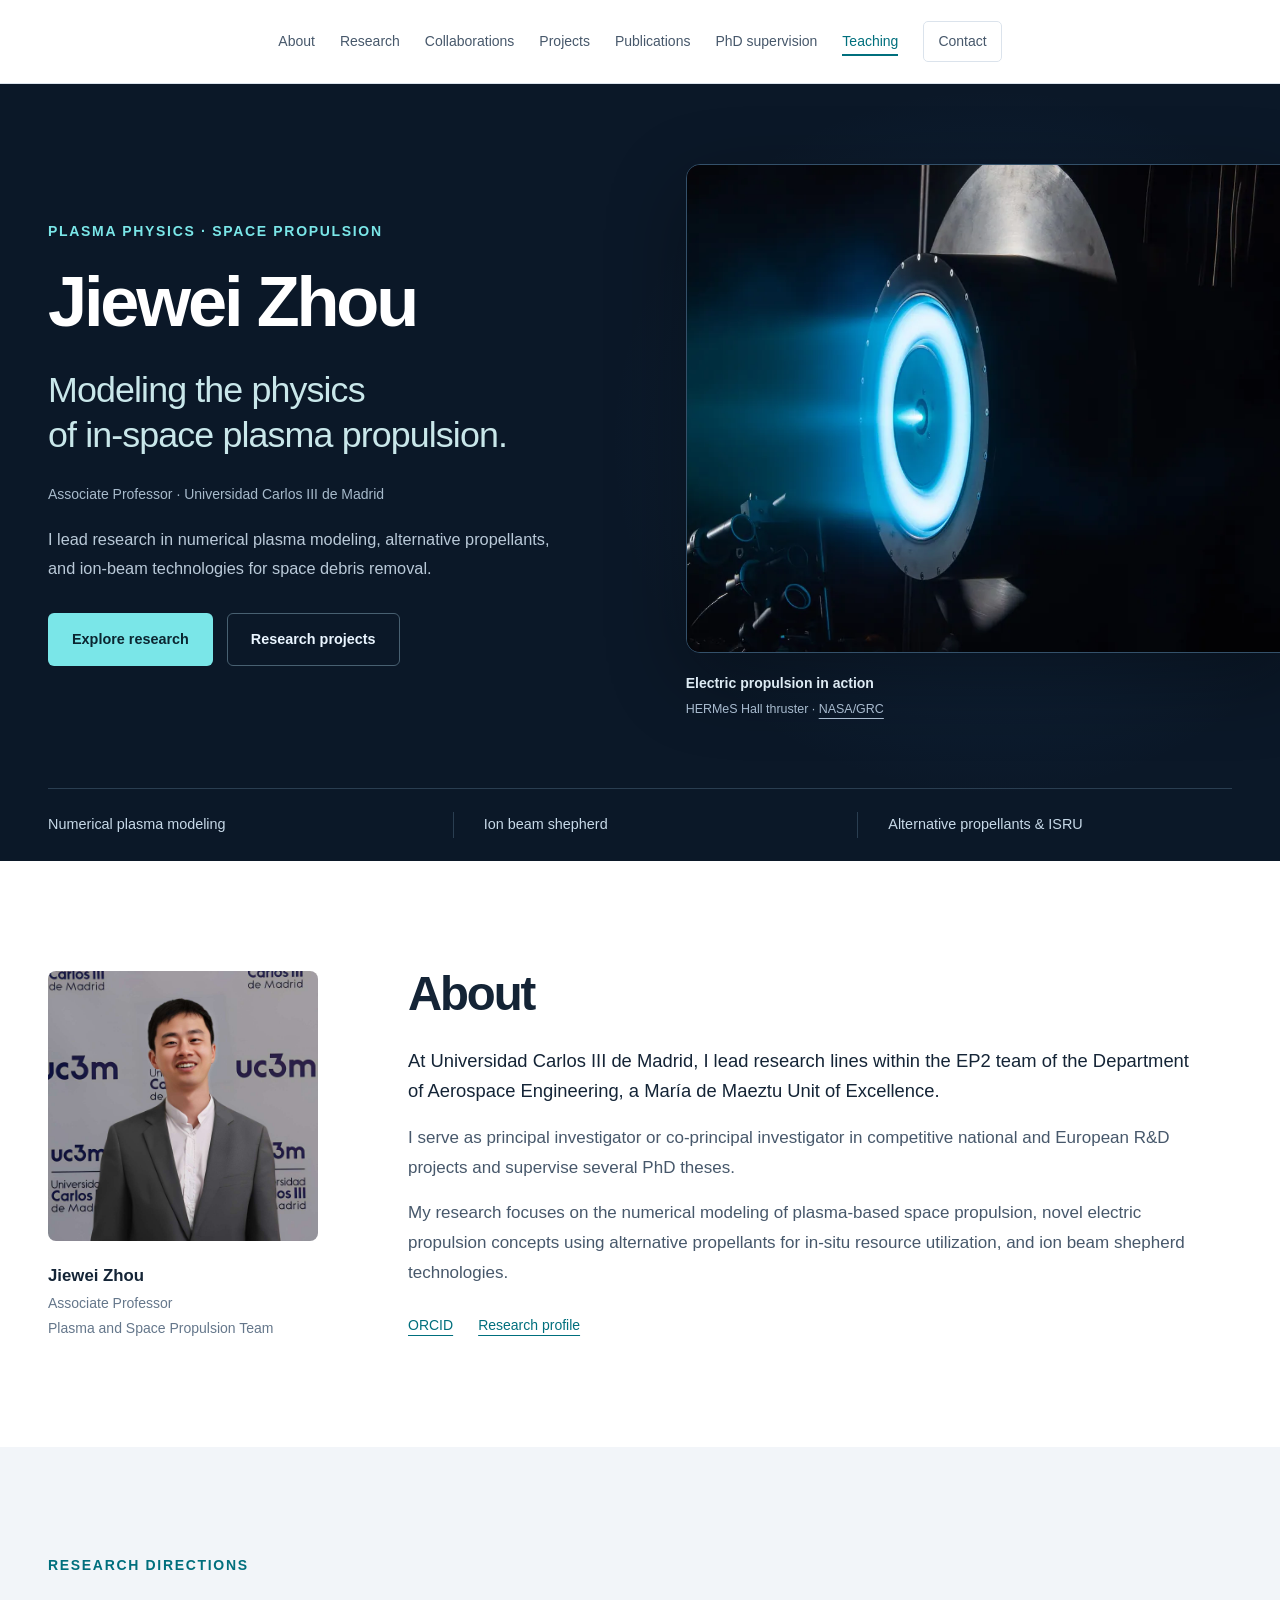
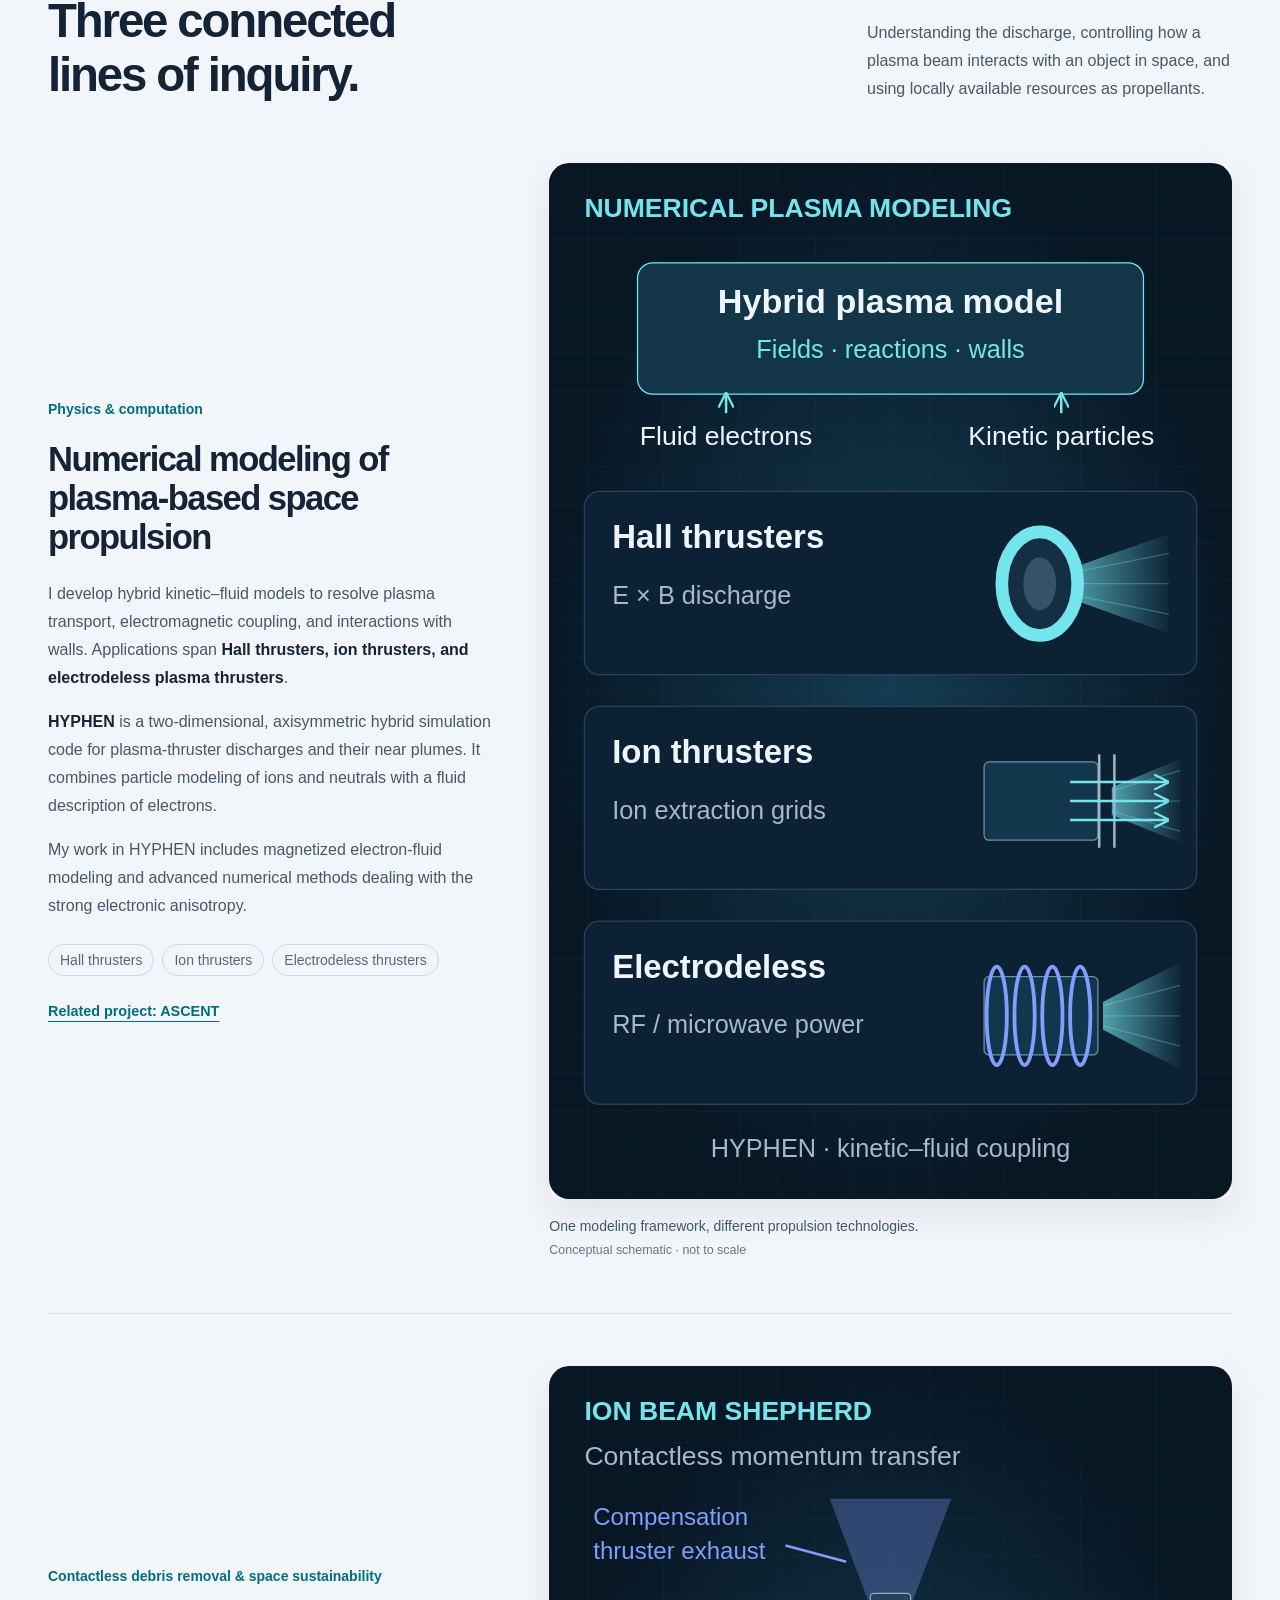
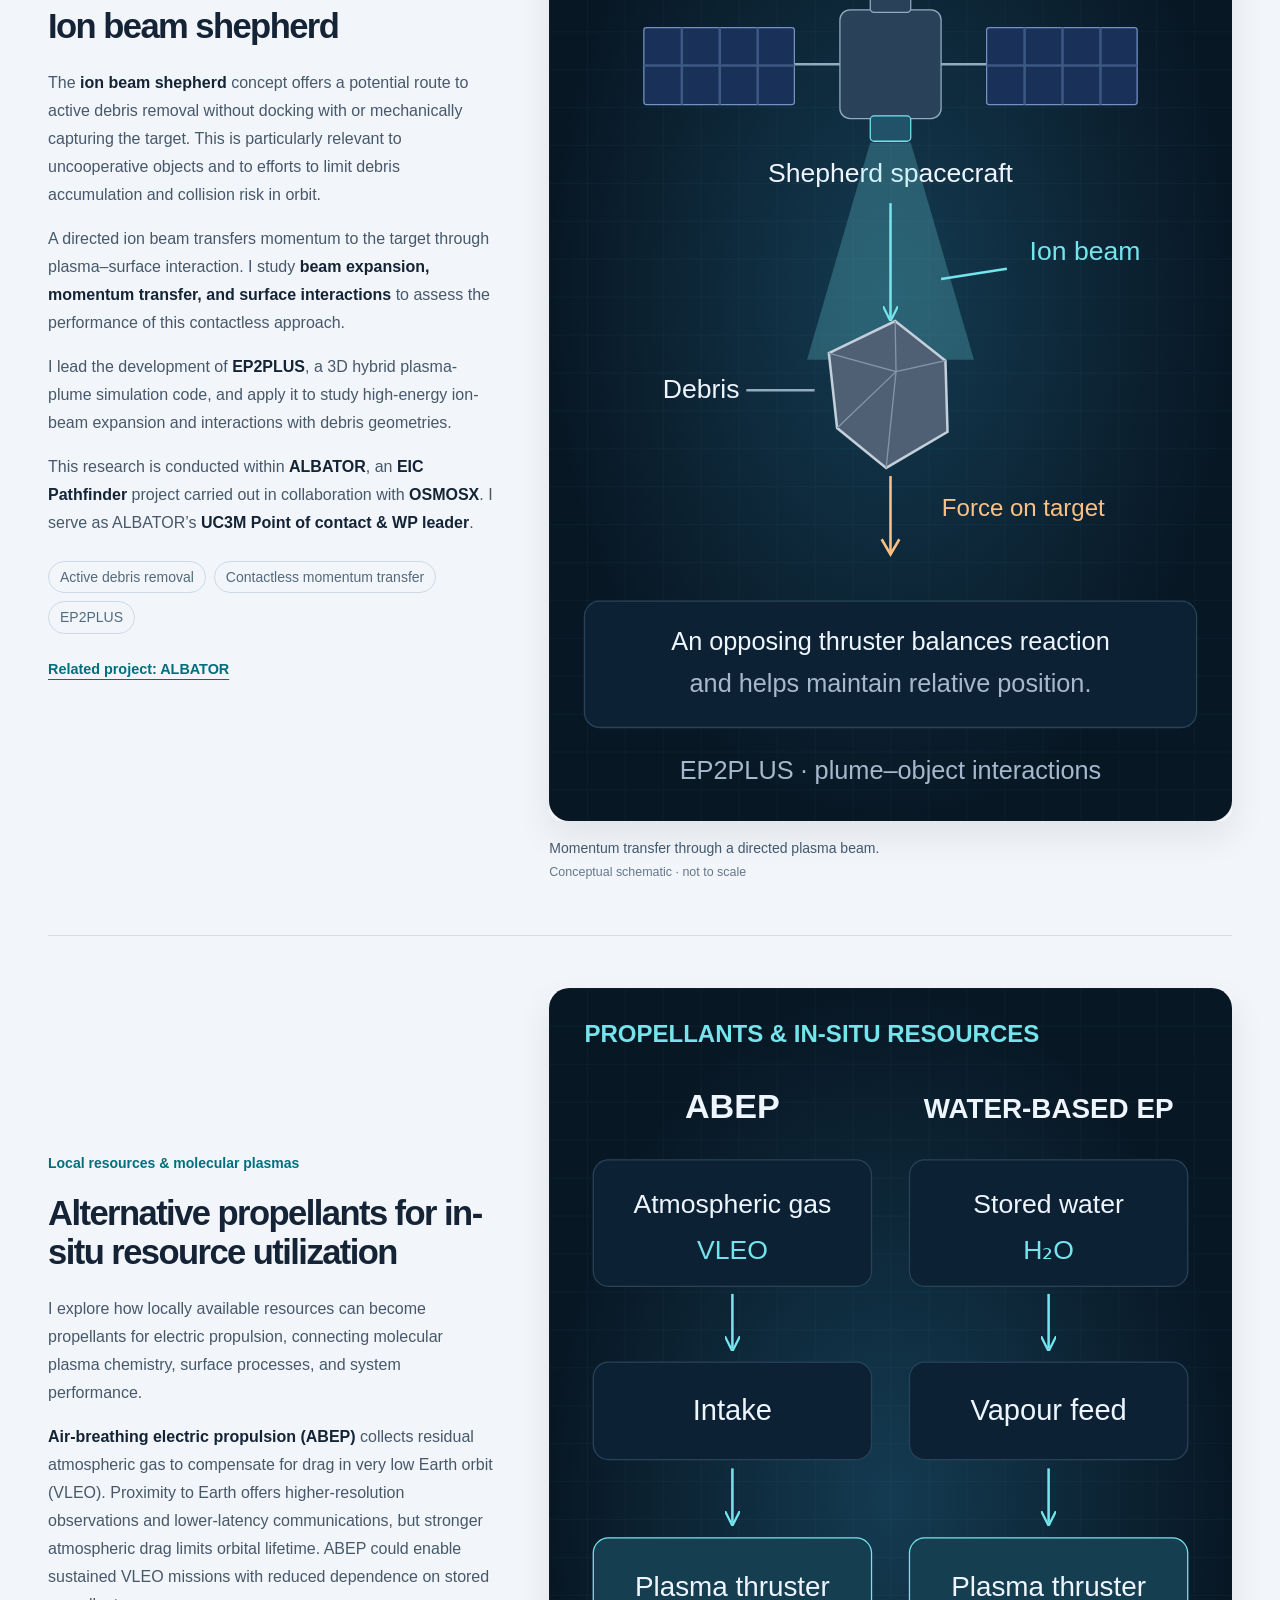
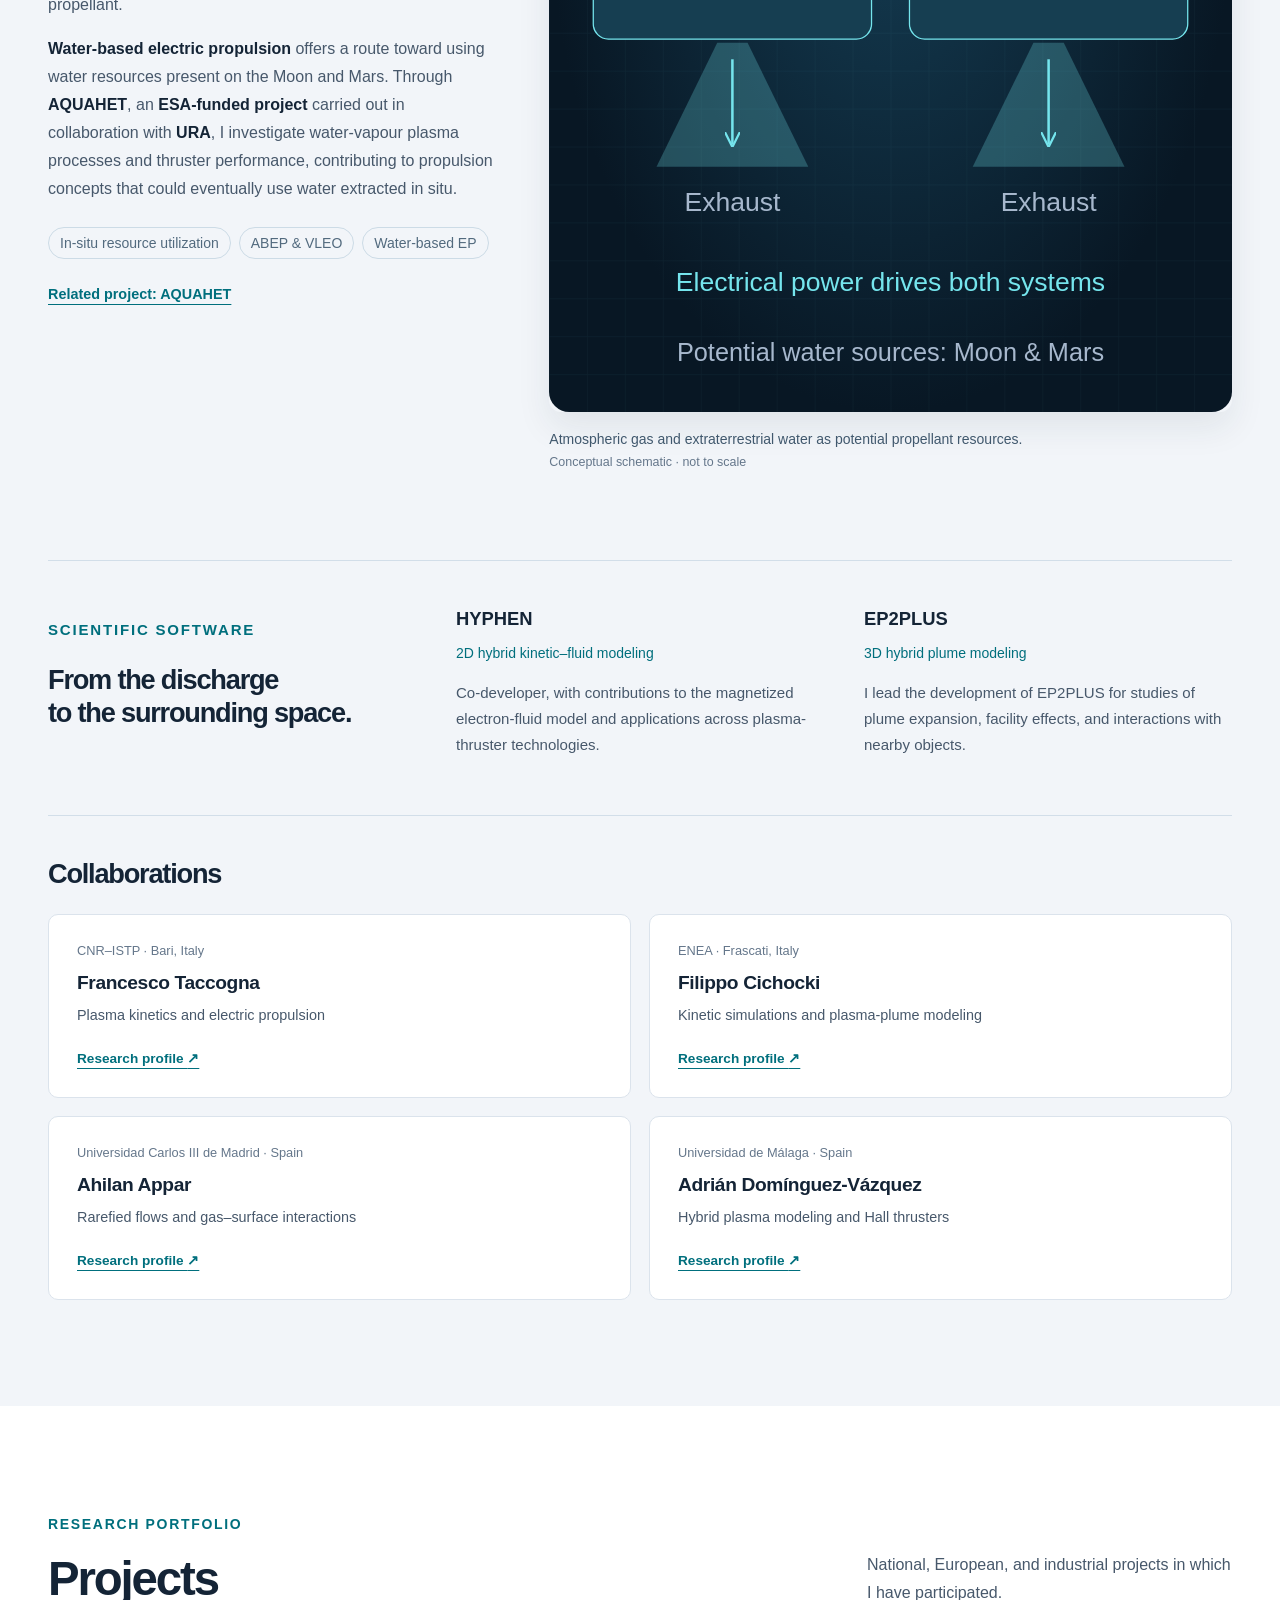
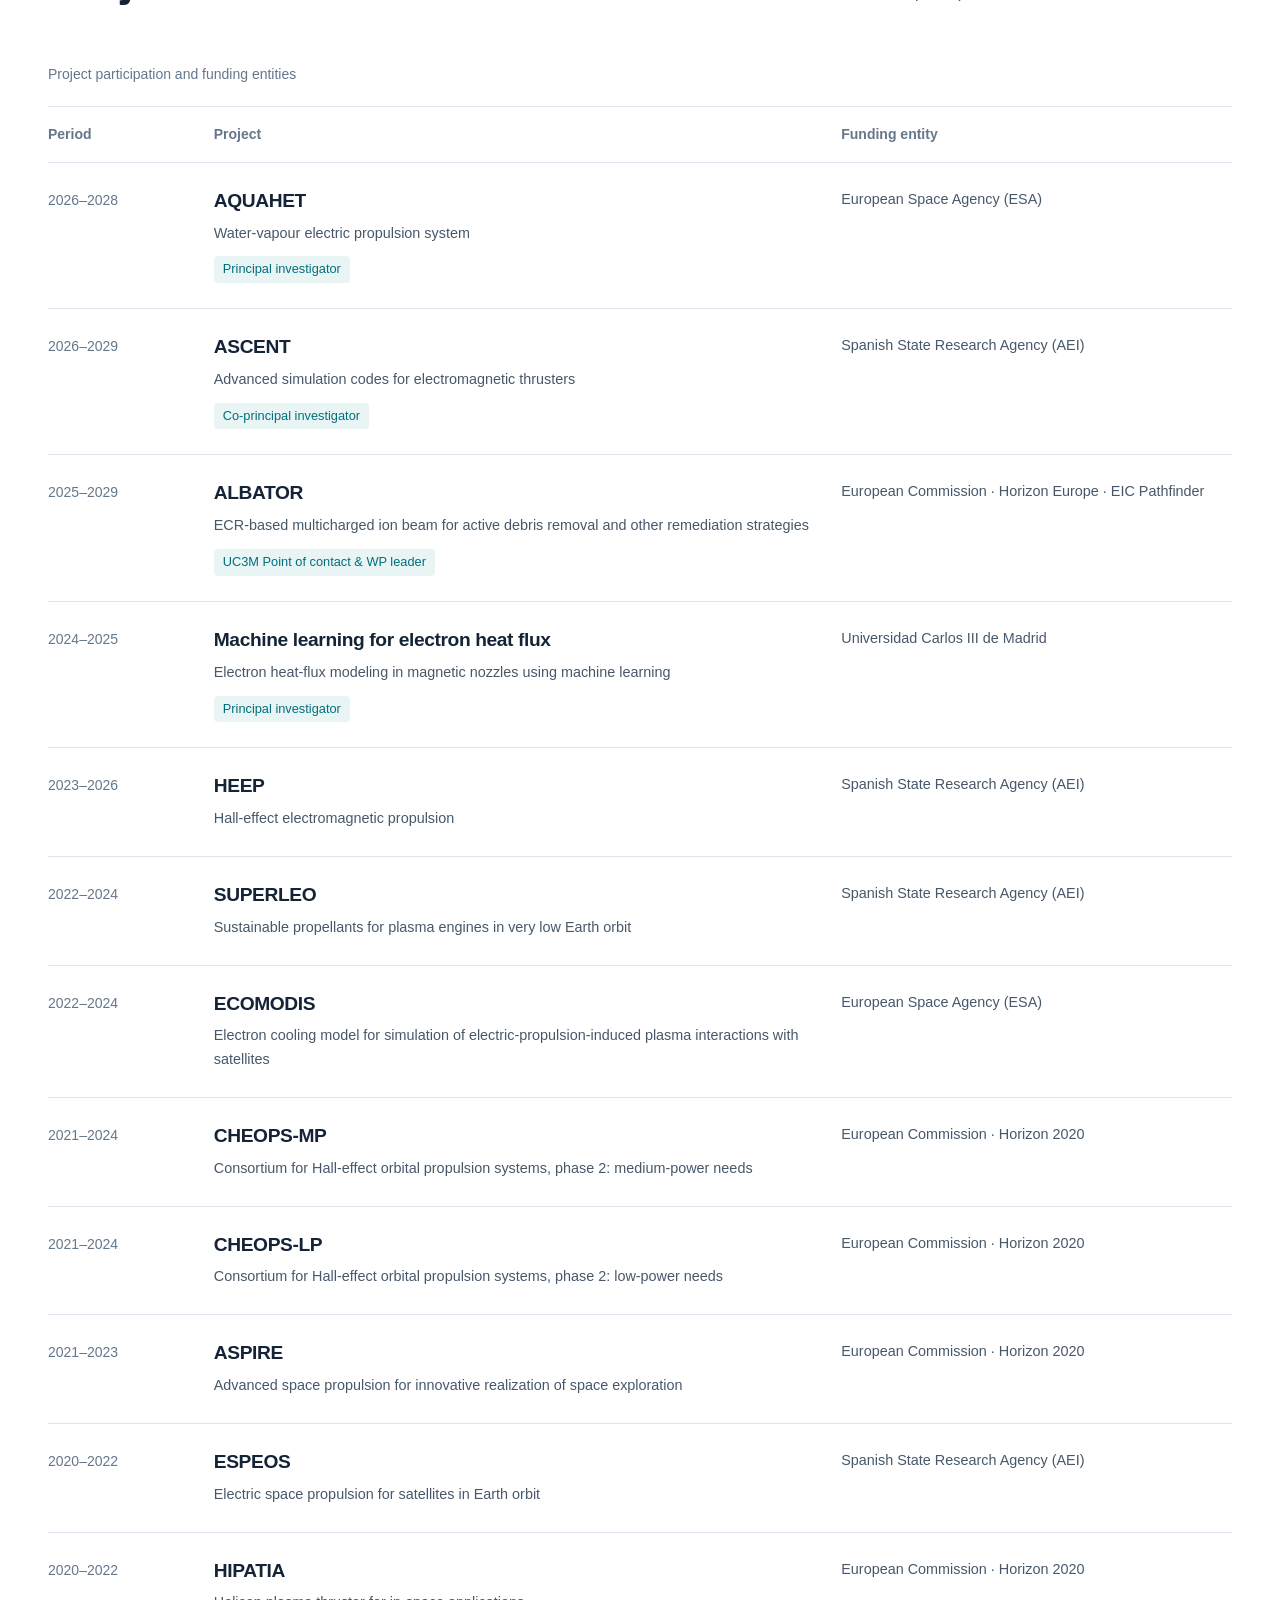
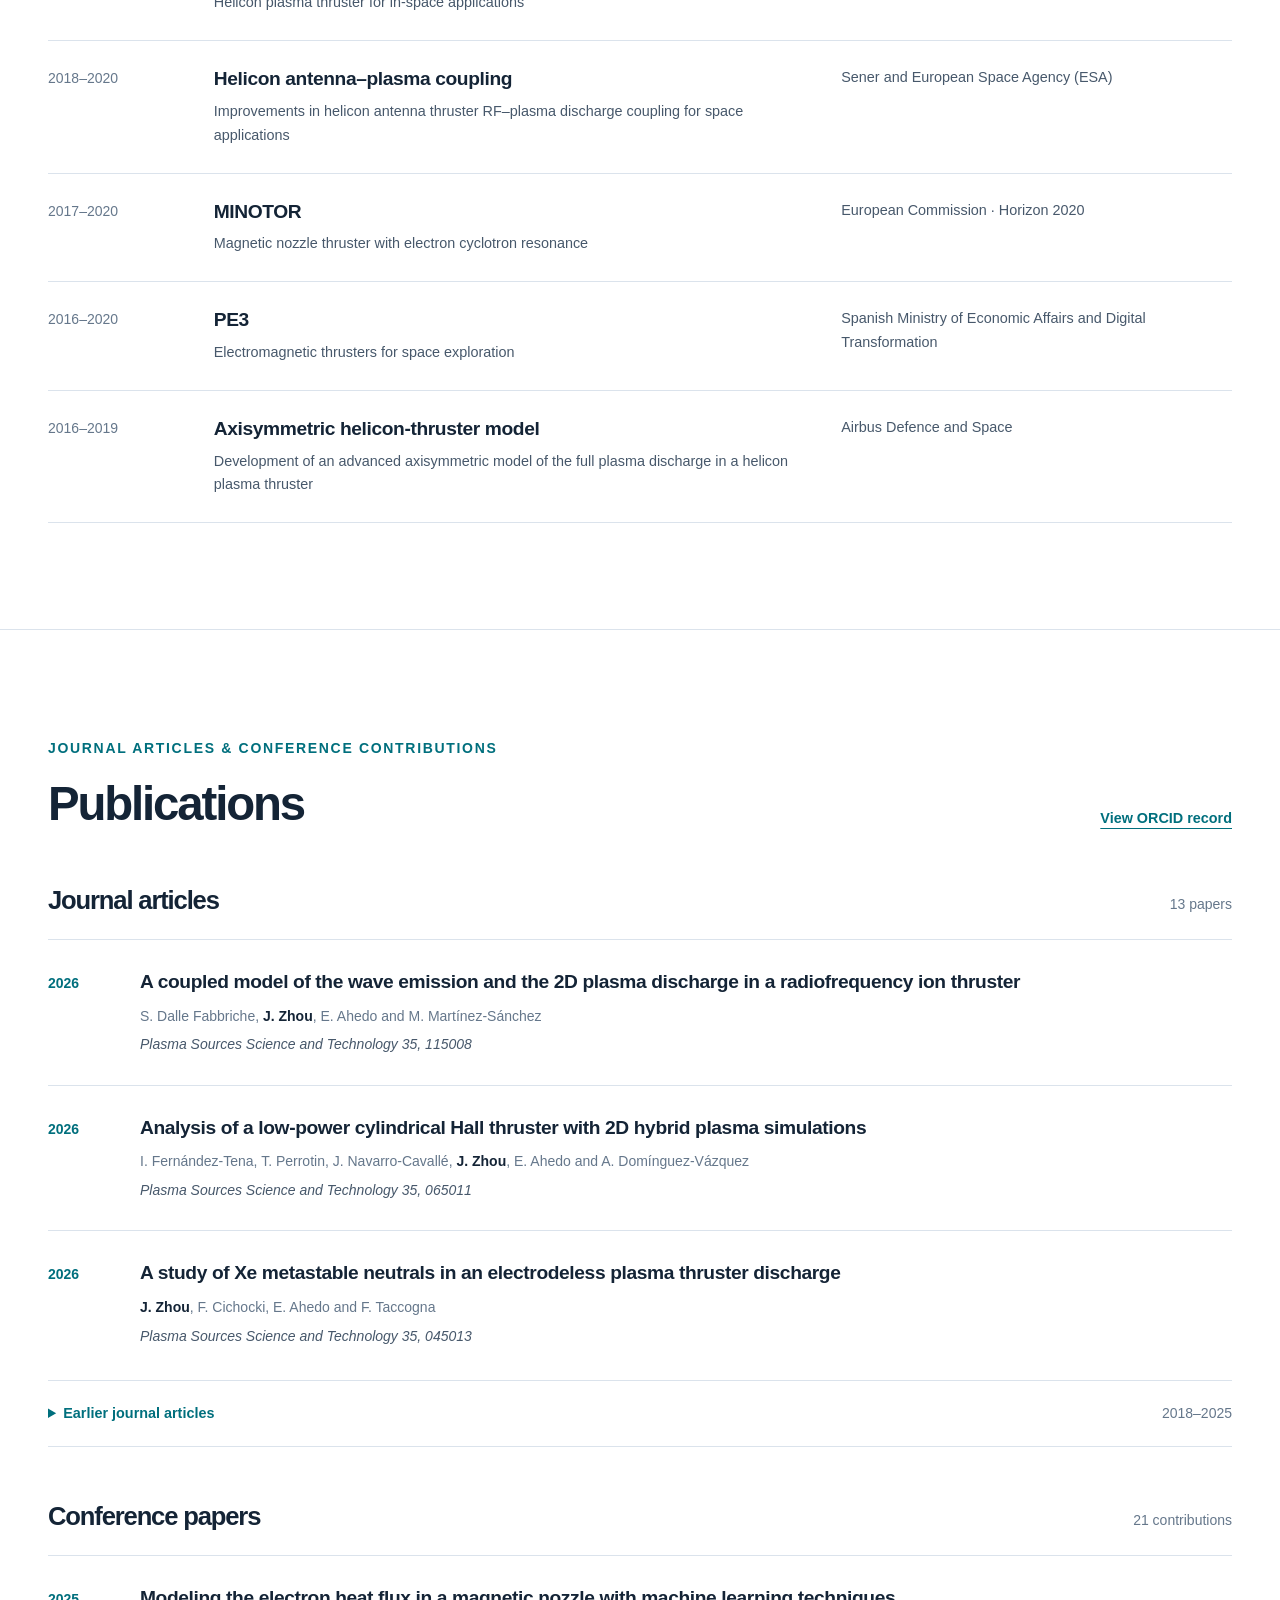
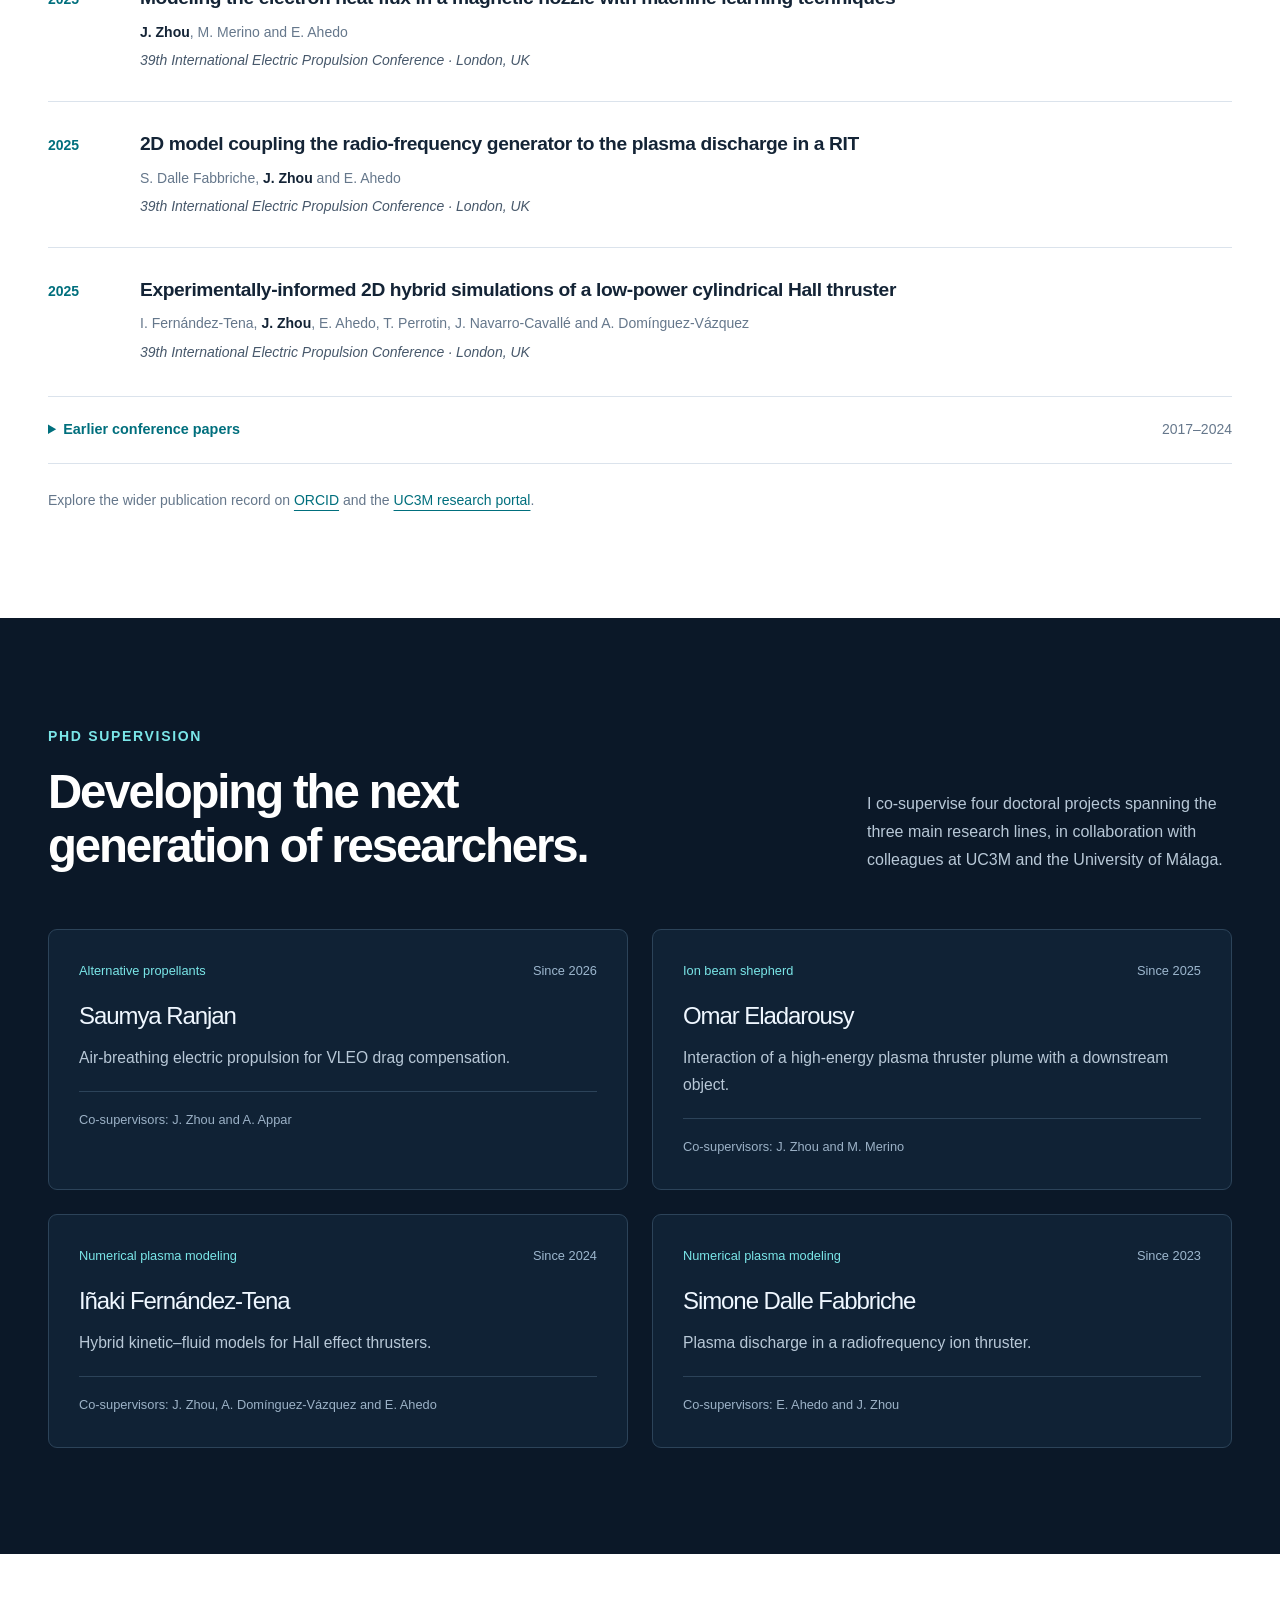
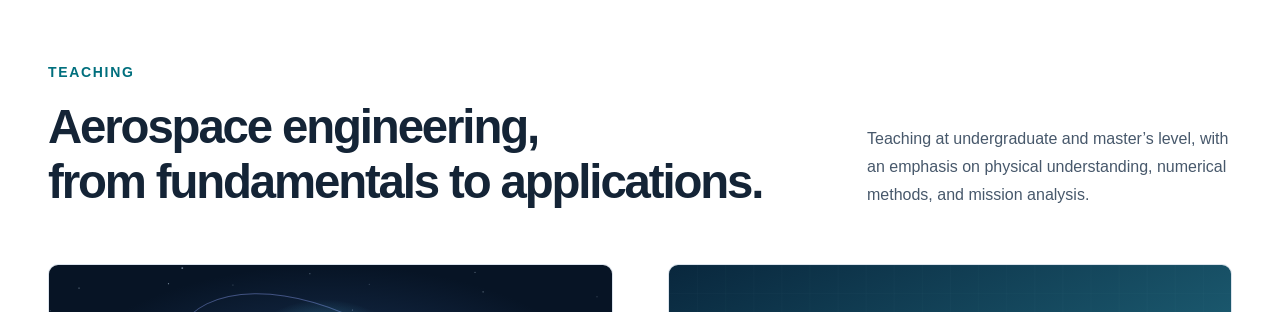
==== commit fefe4d48: "Add collaborations navigation and reorder profiles" ====
--- a/index.html
+++ b/index.html
@@ -7,7 +7,7 @@
 <meta property="og:url" content="https://jieweiz.github.io/"><meta property="og:image" content="https://jieweiz.github.io/assets/jiewei-zhou.jpg">
 <link rel="canonical" href="https://jieweiz.github.io/"><link rel="icon" type="image/svg+xml" href="assets/favicon.svg">
 <link rel="stylesheet" href="styles.css?v=122b12b890"><script src="script.js" defer></script>
-</head><body><a class="skip-link" href="#main">Skip to content</a><header class="site-header"><div class="nav-wrap"><button class="menu-toggle" type="button" aria-expanded="false" aria-controls="main-nav">Menu <span aria-hidden="true">☰</span></button><nav id="main-nav" aria-label="Main navigation"><a href="#about">About</a><a href="#research">Research</a><a href="#projects">Projects</a><a href="#publications">Publications</a><a href="#supervision">PhD supervision</a><a href="#teaching">Teaching</a><a class="nav-contact" href="#contact">Contact</a></nav></div></header><main id="main"><section class="hero" id="home" aria-labelledby="hero-title"><div class="wrap hero-layout"><div class="hero-copy"><p class="eyebrow">Plasma physics · Space propulsion</p><h1 id="hero-title">Jiewei Zhou<span>Modeling the physics<br>of in-space plasma propulsion.</span></h1><p class="role">Associate Professor · Universidad Carlos III de Madrid</p><p class="hero-description">I lead research in numerical plasma modeling, alternative propellants, and ion-beam technologies for space debris removal.</p><div class="hero-actions"><a class="button" href="#research">Explore research</a><a class="button button-outline" href="#projects">Research projects</a></div></div><figure class="hero-visual"><img src="assets/hall-thruster.webp" width="1600" height="800" alt="The HERMeS Hall thruster firing in a vacuum chamber, with a luminous blue plasma plume." fetchpriority="high"><figcaption>Electric propulsion in action<span>HERMeS Hall thruster · <a href="https://images.nasa.gov/details/GRC-2015-C-01182">NASA/GRC</a></span></figcaption></figure></div><div class="wrap research-index" aria-label="Main research lines"><a href="#modeling">Numerical plasma modeling</a><a href="#shepherd">Ion beam shepherd</a><a href="#propellants">Alternative propellants &amp; ISRU</a></div></section><section class="section wrap about-section" id="about" aria-labelledby="about-title"><div class="about-portrait"><img src="assets/jiewei-zhou.jpg" width="1280" height="1280" alt="Portrait of Jiewei Zhou" loading="lazy"><p><strong>Jiewei Zhou</strong><br>Associate Professor<br>Plasma and Space Propulsion Team</p></div><div class="about-copy"><h2 id="about-title">About</h2>
+</head><body><a class="skip-link" href="#main">Skip to content</a><header class="site-header"><div class="nav-wrap"><button class="menu-toggle" type="button" aria-expanded="false" aria-controls="main-nav">Menu <span aria-hidden="true">☰</span></button><nav id="main-nav" aria-label="Main navigation"><a href="#about">About</a><a href="#research">Research</a><a href="#collaborations">Collaborations</a><a href="#projects">Projects</a><a href="#publications">Publications</a><a href="#supervision">PhD supervision</a><a href="#teaching">Teaching</a><a class="nav-contact" href="#contact">Contact</a></nav></div></header><main id="main"><section class="hero" id="home" aria-labelledby="hero-title"><div class="wrap hero-layout"><div class="hero-copy"><p class="eyebrow">Plasma physics · Space propulsion</p><h1 id="hero-title">Jiewei Zhou<span>Modeling the physics<br>of in-space plasma propulsion.</span></h1><p class="role">Associate Professor · Universidad Carlos III de Madrid</p><p class="hero-description">I lead research in numerical plasma modeling, alternative propellants, and ion-beam technologies for space debris removal.</p><div class="hero-actions"><a class="button" href="#research">Explore research</a><a class="button button-outline" href="#projects">Research projects</a></div></div><figure class="hero-visual"><img src="assets/hall-thruster.webp" width="1600" height="800" alt="The HERMeS Hall thruster firing in a vacuum chamber, with a luminous blue plasma plume." fetchpriority="high"><figcaption>Electric propulsion in action<span>HERMeS Hall thruster · <a href="https://images.nasa.gov/details/GRC-2015-C-01182">NASA/GRC</a></span></figcaption></figure></div><div class="wrap research-index" aria-label="Main research lines"><a href="#modeling">Numerical plasma modeling</a><a href="#shepherd">Ion beam shepherd</a><a href="#propellants">Alternative propellants &amp; ISRU</a></div></section><section class="section wrap about-section" id="about" aria-labelledby="about-title"><div class="about-portrait"><img src="assets/jiewei-zhou.jpg" width="1280" height="1280" alt="Portrait of Jiewei Zhou" loading="lazy"><p><strong>Jiewei Zhou</strong><br>Associate Professor<br>Plasma and Space Propulsion Team</p></div><div class="about-copy"><h2 id="about-title">About</h2>
 <p class="lead">At Universidad Carlos III de Madrid, I lead research lines within the EP2 team of the Department of Aerospace Engineering, a María de Maeztu Unit of Excellence.</p>
 <p>I serve as principal investigator or co-principal investigator in competitive national and European R&amp;D projects and supervise several PhD theses.</p>
 <p>My research focuses on the numerical modeling of plasma-based space propulsion, novel electric propulsion concepts using alternative propellants for in-situ resource utilization, and ion beam shepherd technologies.</p>
@@ -27,7 +27,7 @@
 <ul class="tags"><li>In-situ resource utilization</li><li>ABEP &amp; VLEO</li><li>Water-based EP</li></ul>
 <a class="text-link" href="#aquahet">Related project: AQUAHET</a></div><figure class="concept"><a href="assets/concept-propellants.svg" aria-label="Open the alternative propellants schematic at full size"><picture><source media="(max-width:650px)" srcset="assets/concept-propellants-mobile.svg" width="540" height="810"><img src="assets/concept-propellants.svg" width="900" height="570" alt="Atmospheric gas collected through an intake and stored water supplied as vapour to a plasma thruster. Lunar and Martian water are potential future in-situ sources." loading="lazy"></source></picture></a><figcaption>Atmospheric gas and extraterrestrial water as potential propellant resources.<span>Conceptual schematic · not to scale</span></figcaption></figure></article>
 <div class="code-panel"><div><p class="eyebrow">Scientific software</p><h3>From the discharge<br>to the surrounding space.</h3></div><div><h4>HYPHEN</h4><span>2D hybrid kinetic–fluid modeling</span><p>Co-developer, with contributions to the magnetized electron-fluid model and applications across plasma-thruster technologies.</p></div><div><h4>EP2PLUS</h4><span>3D hybrid plume modeling</span><p>I lead the development of EP2PLUS for studies of plume expansion, facility effects, and interactions with nearby objects.</p></div></div>
-<section class="collaborations" id="collaborations" aria-labelledby="collaborations-title"><h3 id="collaborations-title">Collaborations</h3><div class="collaboration-grid"><a class="collaborator-card" href="https://www.istp.cnr.it/it/staff/francesco-taccogna/"><span class="collaborator-affiliation">CNR–ISTP · Bari, Italy</span><h4>Francesco Taccogna</h4><p>Plasma kinetics and electric propulsion</p><span class="collaborator-profile">Research profile <span aria-hidden="true">↗</span></span></a><a class="collaborator-card" href="https://aero.uc3m.es/people/ahilan-appar/"><span class="collaborator-affiliation">Universidad Carlos III de Madrid · Spain</span><h4>Ahilan Appar</h4><p>Rarefied flows and gas–surface interactions</p><span class="collaborator-profile">Research profile <span aria-hidden="true">↗</span></span></a><a class="collaborator-card" href="https://www.researchgate.net/profile/Adrian-Dominguez-Vazquez"><span class="collaborator-affiliation">Universidad de Málaga · Spain</span><h4>Adrián Domínguez-Vázquez</h4><p>Hybrid plasma modeling and Hall thrusters</p><span class="collaborator-profile">Research profile <span aria-hidden="true">↗</span></span></a><a class="collaborator-card" href="https://www.researchgate.net/profile/Filippo-Cichocki"><span class="collaborator-affiliation">ENEA · Frascati, Italy</span><h4>Filippo Cichocki</h4><p>Kinetic simulations and plasma-plume modeling</p><span class="collaborator-profile">Research profile <span aria-hidden="true">↗</span></span></a></div></section>
+<section class="collaborations" id="collaborations" aria-labelledby="collaborations-title"><h3 id="collaborations-title">Collaborations</h3><div class="collaboration-grid"><a class="collaborator-card" href="https://www.istp.cnr.it/it/staff/francesco-taccogna/"><span class="collaborator-affiliation">CNR–ISTP · Bari, Italy</span><h4>Francesco Taccogna</h4><p>Plasma kinetics and electric propulsion</p><span class="collaborator-profile">Research profile <span aria-hidden="true">↗</span></span></a><a class="collaborator-card" href="https://www.researchgate.net/profile/Filippo-Cichocki"><span class="collaborator-affiliation">ENEA · Frascati, Italy</span><h4>Filippo Cichocki</h4><p>Kinetic simulations and plasma-plume modeling</p><span class="collaborator-profile">Research profile <span aria-hidden="true">↗</span></span></a><a class="collaborator-card" href="https://aero.uc3m.es/people/ahilan-appar/"><span class="collaborator-affiliation">Universidad Carlos III de Madrid · Spain</span><h4>Ahilan Appar</h4><p>Rarefied flows and gas–surface interactions</p><span class="collaborator-profile">Research profile <span aria-hidden="true">↗</span></span></a><a class="collaborator-card" href="https://www.researchgate.net/profile/Adrian-Dominguez-Vazquez"><span class="collaborator-affiliation">Universidad de Málaga · Spain</span><h4>Adrián Domínguez-Vázquez</h4><p>Hybrid plasma modeling and Hall thrusters</p><span class="collaborator-profile">Research profile <span aria-hidden="true">↗</span></span></a></div></section>
 </div></section><section class="projects-section" id="projects" aria-labelledby="projects-title"><div class="wrap section"><div class="section-heading"><div><p class="eyebrow">Research portfolio</p><h2 id="projects-title">Projects</h2></div><p>National, European, and industrial projects in which I have participated.</p></div><div class="project-table-wrap"><table class="project-table"><caption>Project participation and funding entities</caption><thead><tr><th scope="col">Period</th><th scope="col">Project</th><th scope="col">Funding entity</th></tr></thead><tbody><tr id="aquahet"><td data-label="Period" class="project-dates">2026–2028</td><th scope="row" class="project-name"><h3>AQUAHET</h3><p>Water-vapour electric propulsion system</p><span class="project-role-label">Principal investigator</span></th><td data-label="Funding entity" class="project-funder">European Space Agency (ESA)</td></tr><tr id="ascent"><td data-label="Period" class="project-dates">2026–2029</td><th scope="row" class="project-name"><h3>ASCENT</h3><p>Advanced simulation codes for electromagnetic thrusters</p><span class="project-role-label">Co-principal investigator</span></th><td data-label="Funding entity" class="project-funder">Spanish State Research Agency (AEI)</td></tr><tr id="albator"><td data-label="Period" class="project-dates">2025–2029</td><th scope="row" class="project-name"><h3>ALBATOR</h3><p>ECR-based multicharged ion beam for active debris removal and other remediation strategies</p><span class="project-role-label">UC3M Point of contact &amp; WP leader</span></th><td data-label="Funding entity" class="project-funder">European Commission · Horizon Europe · EIC Pathfinder</td></tr><tr id="ml-heat-flux"><td data-label="Period" class="project-dates">2024–2025</td><th scope="row" class="project-name"><h3>Machine learning for electron heat flux</h3><p>Electron heat-flux modeling in magnetic nozzles using machine learning</p><span class="project-role-label">Principal investigator</span></th><td data-label="Funding entity" class="project-funder">Universidad Carlos III de Madrid</td></tr><tr id="heep"><td data-label="Period" class="project-dates">2023–2026</td><th scope="row" class="project-name"><h3>HEEP</h3><p>Hall-effect electromagnetic propulsion</p></th><td data-label="Funding entity" class="project-funder">Spanish State Research Agency (AEI)</td></tr><tr id="superleo"><td data-label="Period" class="project-dates">2022–2024</td><th scope="row" class="project-name"><h3>SUPERLEO</h3><p>Sustainable propellants for plasma engines in very low Earth orbit</p></th><td data-label="Funding entity" class="project-funder">Spanish State Research Agency (AEI)</td></tr><tr id="ecomodis"><td data-label="Period" class="project-dates">2022–2024</td><th scope="row" class="project-name"><h3>ECOMODIS</h3><p>Electron cooling model for simulation of electric-propulsion-induced plasma interactions with satellites</p></th><td data-label="Funding entity" class="project-funder">European Space Agency (ESA)</td></tr><tr id="cheops-mp"><td data-label="Period" class="project-dates">2021–2024</td><th scope="row" class="project-name"><h3>CHEOPS-MP</h3><p>Consortium for Hall-effect orbital propulsion systems, phase 2: medium-power needs</p></th><td data-label="Funding entity" class="project-funder">European Commission · Horizon 2020</td></tr><tr id="cheops-lp"><td data-label="Period" class="project-dates">2021–2024</td><th scope="row" class="project-name"><h3>CHEOPS-LP</h3><p>Consortium for Hall-effect orbital propulsion systems, phase 2: low-power needs</p></th><td data-label="Funding entity" class="project-funder">European Commission · Horizon 2020</td></tr><tr id="aspire"><td data-label="Period" class="project-dates">2021–2023</td><th scope="row" class="project-name"><h3>ASPIRE</h3><p>Advanced space propulsion for innovative realization of space exploration</p></th><td data-label="Funding entity" class="project-funder">European Commission · Horizon 2020</td></tr><tr id="espeos"><td data-label="Period" class="project-dates">2020–2022</td><th scope="row" class="project-name"><h3>ESPEOS</h3><p>Electric space propulsion for satellites in Earth orbit</p></th><td data-label="Funding entity" class="project-funder">Spanish State Research Agency (AEI)</td></tr><tr id="hipatia"><td data-label="Period" class="project-dates">2020–2022</td><th scope="row" class="project-name"><h3>HIPATIA</h3><p>Helicon plasma thruster for in-space applications</p></th><td data-label="Funding entity" class="project-funder">European Commission · Horizon 2020</td></tr><tr id="helicon-rf"><td data-label="Period" class="project-dates">2018–2020</td><th scope="row" class="project-name"><h3>Helicon antenna–plasma coupling</h3><p>Improvements in helicon antenna thruster RF–plasma discharge coupling for space applications</p></th><td data-label="Funding entity" class="project-funder">Sener and European Space Agency (ESA)</td></tr><tr id="minotor"><td data-label="Period" class="project-dates">2017–2020</td><th scope="row" class="project-name"><h3>MINOTOR</h3><p>Magnetic nozzle thruster with electron cyclotron resonance</p></th><td data-label="Funding entity" class="project-funder">European Commission · Horizon 2020</td></tr><tr id="pe3"><td data-label="Period" class="project-dates">2016–2020</td><th scope="row" class="project-name"><h3>PE3</h3><p>Electromagnetic thrusters for space exploration</p></th><td data-label="Funding entity" class="project-funder">Spanish Ministry of Economic Affairs and Digital Transformation</td></tr><tr id="helicon-model"><td data-label="Period" class="project-dates">2016–2019</td><th scope="row" class="project-name"><h3>Axisymmetric helicon-thruster model</h3><p>Development of an advanced axisymmetric model of the full plasma discharge in a helicon plasma thruster</p></th><td data-label="Funding entity" class="project-funder">Airbus Defence and Space</td></tr></tbody></table></div></div></section><section class="section wrap" id="publications" aria-labelledby="publications-title"><div class="section-heading"><div><p class="eyebrow">Journal articles &amp; conference contributions</p><h2 id="publications-title">Publications</h2></div><a class="text-link" href="https://orcid.org/0000-0002-7934-0280">View ORCID record</a></div>
 <div class="publication-category"><h3>Journal articles</h3><span>13 papers</span></div><ol class="publications-list"><li class="paper"><span class="paper-year">2026</span><div><h4><a href="https://doi.org/10.1088/1361-6595/aeb68a">A coupled model of the wave emission and the 2D plasma discharge in a radiofrequency ion thruster</a></h4><p class="authors">S. Dalle Fabbriche, <strong>J. Zhou</strong>, E. Ahedo and M. Martínez-Sánchez</p><p class="journal">Plasma Sources Science and Technology 35, 115008</p></div></li><li class="paper"><span class="paper-year">2026</span><div><h4><a href="https://doi.org/10.1088/1361-6595/ae7c2e">Analysis of a low-power cylindrical Hall thruster with 2D hybrid plasma simulations</a></h4><p class="authors">I. Fernández-Tena, T. Perrotin, J. Navarro-Cavallé, <strong>J. Zhou</strong>, E. Ahedo and A. Domínguez-Vázquez</p><p class="journal">Plasma Sources Science and Technology 35, 065011</p></div></li><li class="paper"><span class="paper-year">2026</span><div><h4><a href="https://doi.org/10.1088/1361-6595/ae5d6a">A study of Xe metastable neutrals in an electrodeless plasma thruster discharge</a></h4><p class="authors"><strong>J. Zhou</strong>, F. Cichocki, E. Ahedo and F. Taccogna</p><p class="journal">Plasma Sources Science and Technology 35, 045013</p></div></li></ol>
 <details class="more-papers"><summary>Earlier journal articles <span>2018–2025</span></summary><ol class="publications-list"><li class="paper"><span class="paper-year">2025</span><div><h4><a href="https://doi.org/10.1007/s44205-025-00158-6">Data-driven analysis of anomalous transport and three-wave-coupling effects in an E × B plasma</a></h4><p class="authors">B. Bayón-Buján, E. Bello-Benítez, <strong>J. Zhou</strong> and M. Merino</p><p class="journal">Journal of Electric Propulsion 4, 58</p></div></li><li class="paper"><span class="paper-year">2025</span><div><h4><a href="https://doi.org/10.1088/1361-6595/adf576">Modeling of a Hall thruster plume: influence of plume boundary conditions and size, and cathode location</a></h4><p class="authors">A. Domínguez-Vázquez, <strong>J. Zhou</strong>, A. Sevillano-González and E. Ahedo</p><p class="journal">Plasma Sources Science and Technology 34, 085004</p></div></li><li class="paper"><span class="paper-year">2025</span><div><h4><a href="https://doi.org/10.1088/1361-6595/adf5e3">An axisymmetric hybrid model of the plasma in a radio-frequency ion thruster chamber</a></h4><p class="authors">S. Dalle Fabbriche, <strong>J. Zhou</strong> and E. Ahedo</p><p class="journal">Plasma Sources Science and Technology 34, 085007</p></div></li><li class="paper"><span class="paper-year">2024</span><div><h4><a href="https://doi.org/10.1016/j.jppr.2024.10.001">A study of an air-breathing electrodeless plasma thruster discharge</a></h4><p class="authors"><strong>J. Zhou</strong>, F. Taccogna, P. Fajardo and E. Ahedo</p><p class="journal">Propulsion and Power Research 13, 459–474</p></div></li><li class="paper"><span class="paper-year">2023</span><div><h4><a href="https://doi.org/10.1088/1361-6595/ad01da">Analysis of a cusped helicon plasma thruster discharge</a></h4><p class="authors">P. Jiménez, <strong>J. Zhou</strong>, J. Navarro-Cavallé, P. Fajardo, M. Merino and E. Ahedo</p><p class="journal">Plasma Sources Science and Technology 32, 105013</p></div></li><li class="paper"><span class="paper-year">2022</span><div><h4><a href="https://doi.org/10.1088/1361-6595/ac64bc">Magnetized fluid electron model within a two-dimensional hybrid simulation code for electrodeless plasma thrusters</a></h4><p class="authors"><strong>J. Zhou</strong>, A. Domínguez-Vázquez, P. Fajardo and E. Ahedo</p><p class="journal">Plasma Sources Science and Technology 31, 045021</p></div></li><li class="paper"><span class="paper-year">2021</span><div><h4><a href="https://doi.org/10.1088/1361-6595/abeff3">Time-dependent expansion of a weakly-collisional plasma beam in a paraxial magnetic nozzle</a></h4><p class="authors"><strong>J. Zhou</strong>, G. Sánchez-Arriaga and E. Ahedo</p><p class="journal">Plasma Sources Science and Technology 30, 045009</p></div></li><li class="paper"><span class="paper-year">2021</span><div><h4><a href="https://doi.org/10.1088/1361-6595/abde20">Coupled plasma transport and electromagnetic wave simulation of an ECR thruster</a></h4><p class="authors">A. Sánchez-Villar, <strong>J. Zhou</strong>, E. Ahedo and M. Merino</p><p class="journal">Plasma Sources Science and Technology 30, 045005</p></div></li><li class="paper"><span class="paper-year">2019</span><div><h4><a href="https://doi.org/10.1088/1361-6595/ab4bd3">Numerical treatment of a magnetized electron fluid model within an electromagnetic plasma thruster simulation code</a></h4><p class="authors"><strong>J. Zhou</strong>, D. Pérez-Grande, P. Fajardo and E. Ahedo</p><p class="journal">Plasma Sources Science and Technology 28, 115004</p></div></li><li class="paper"><span class="paper-year">2018</span><div><h4><a href="https://doi.org/10.1088/1361-6595/aaad7f">Kinetic features and non-stationary electron trapping in paraxial magnetic nozzles</a></h4><p class="authors">G. Sánchez-Arriaga, <strong>J. Zhou</strong>, E. Ahedo, M. Martínez-Sánchez and J. J. Ramos</p><p class="journal">Plasma Sources Science and Technology 27, 035002</p></div></li></ol></details>
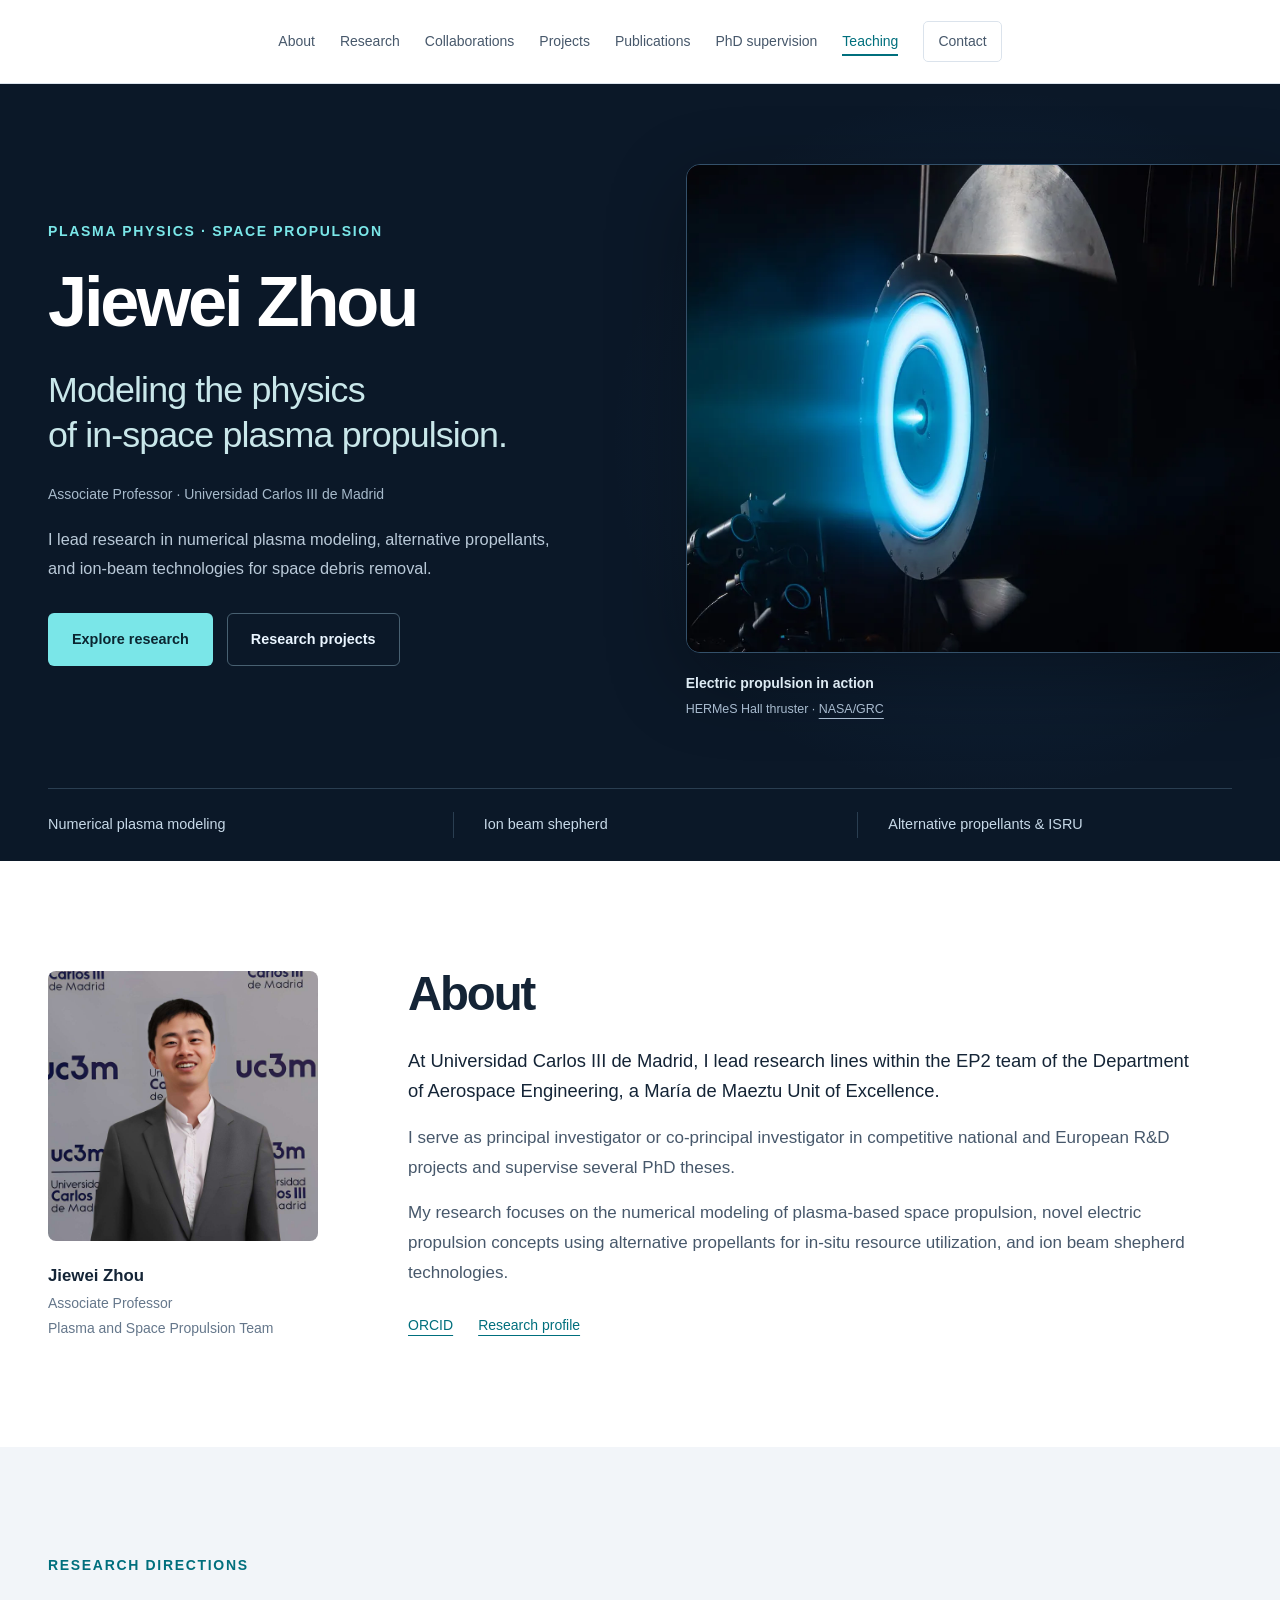
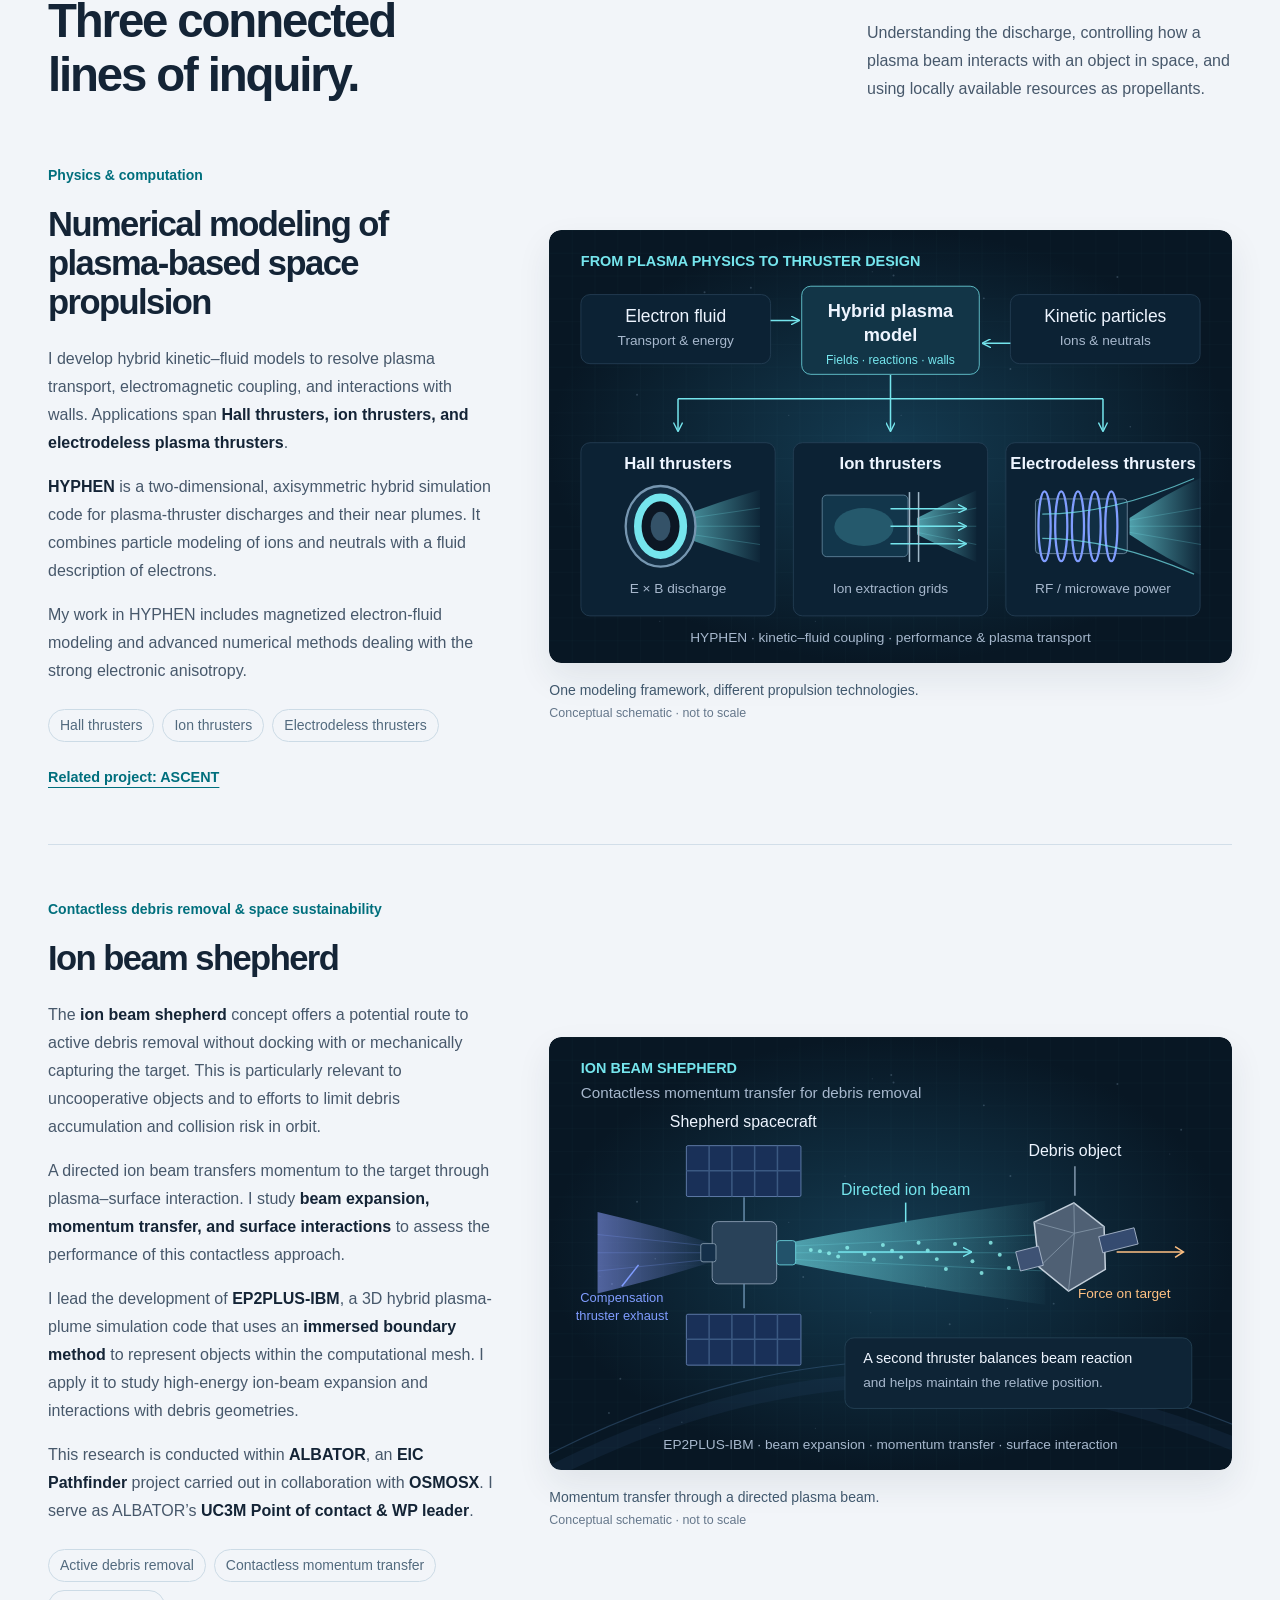
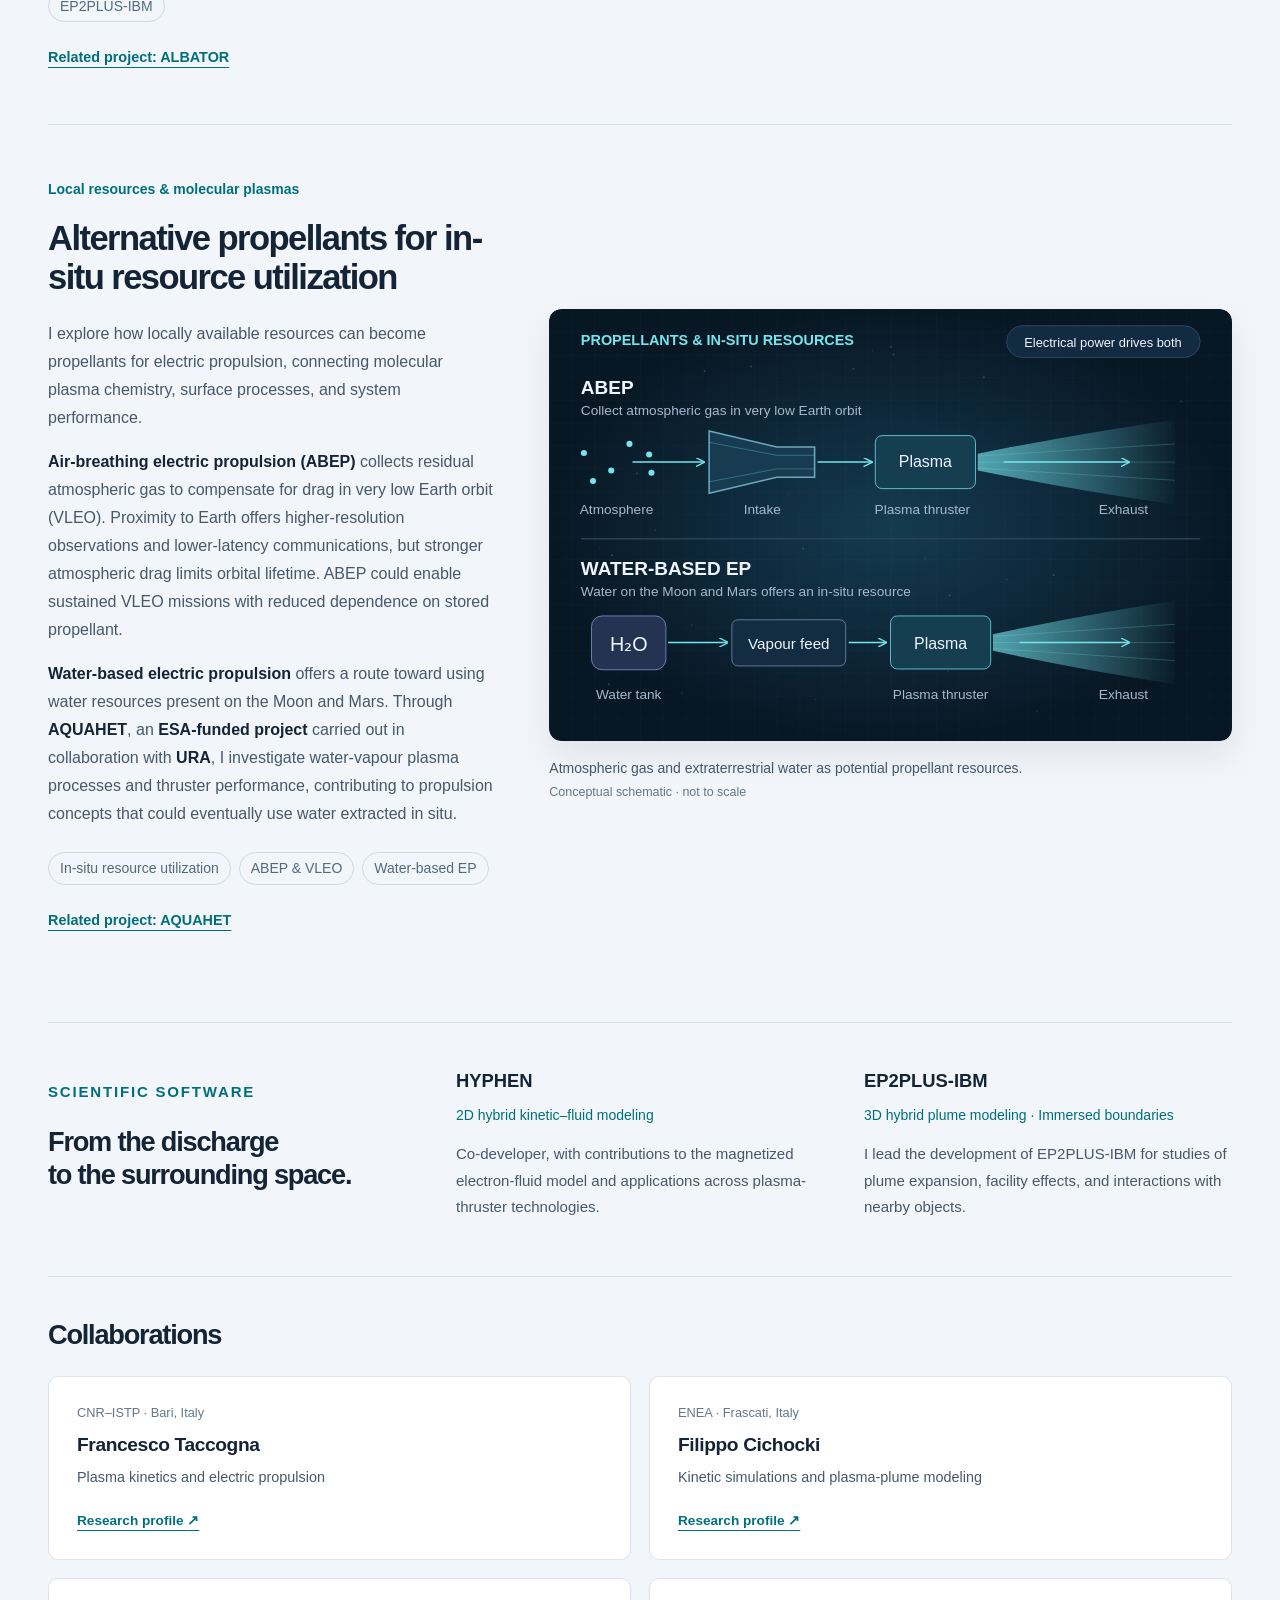
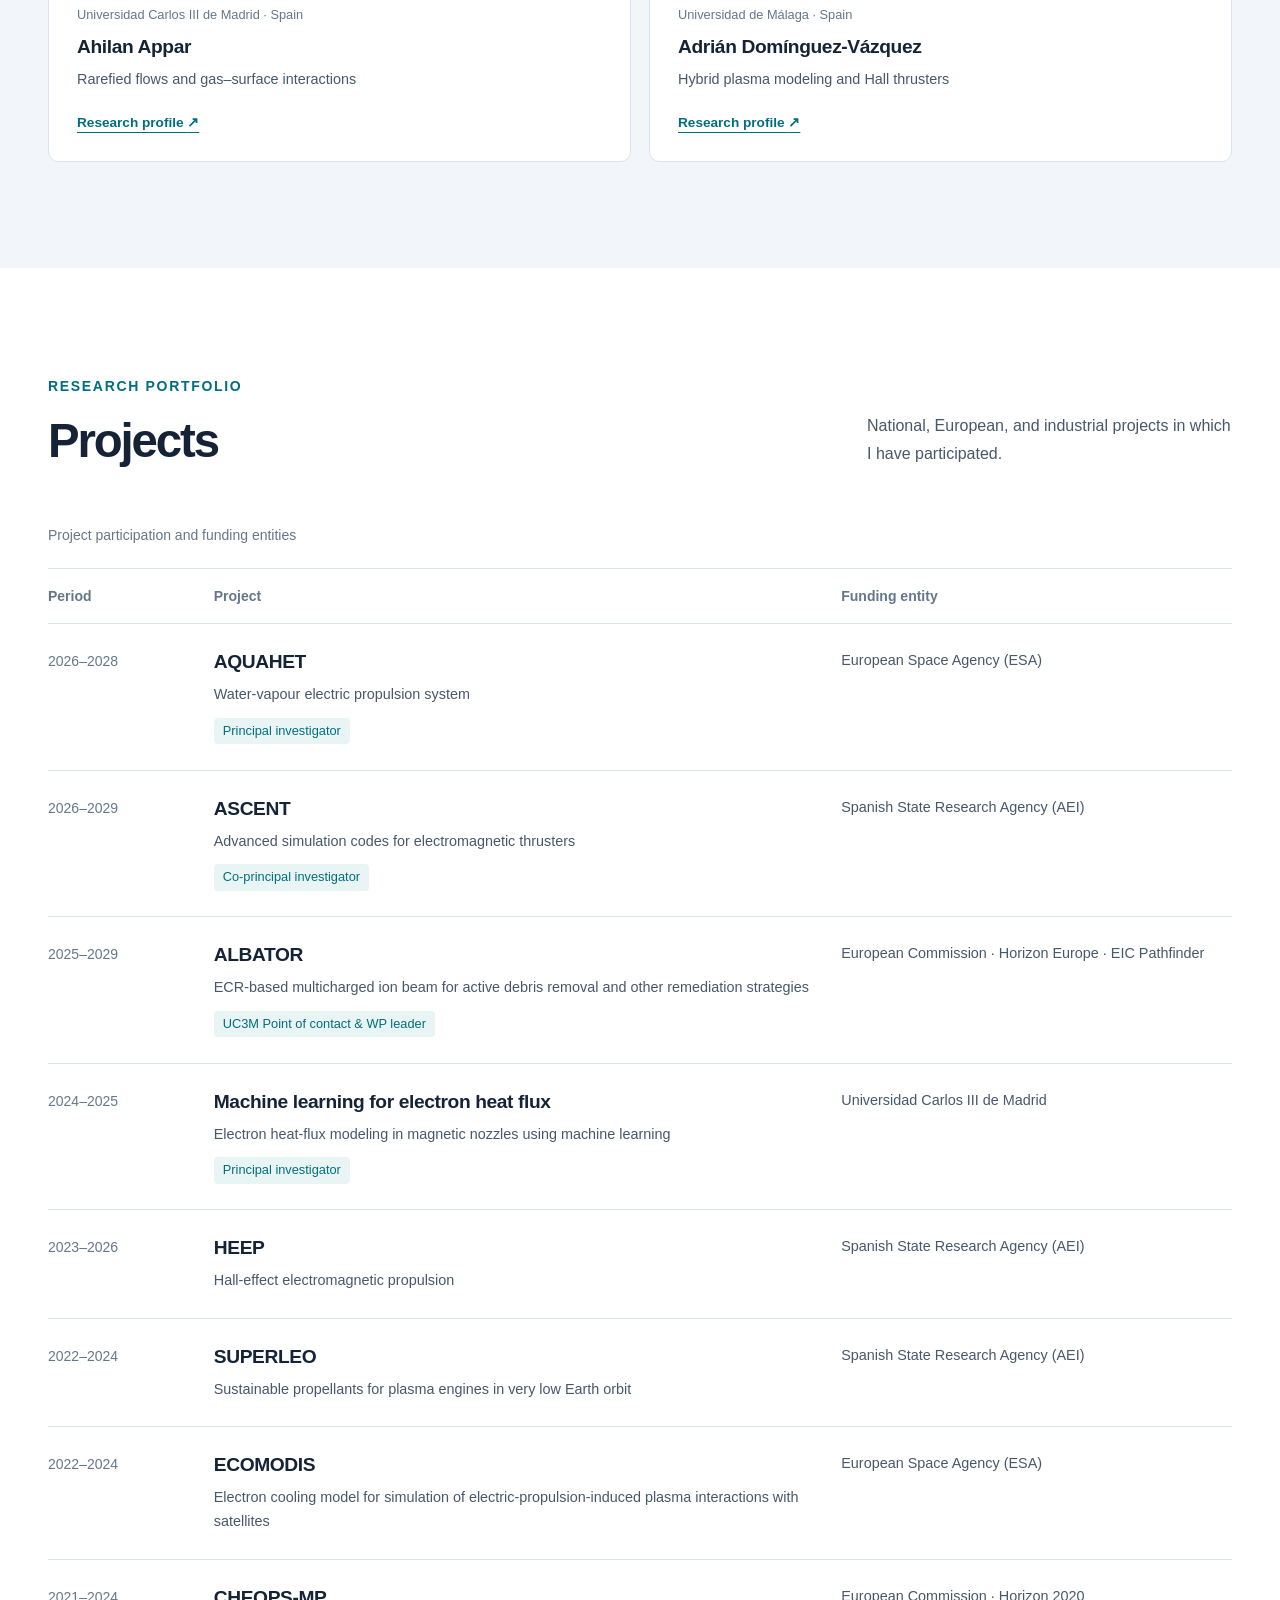
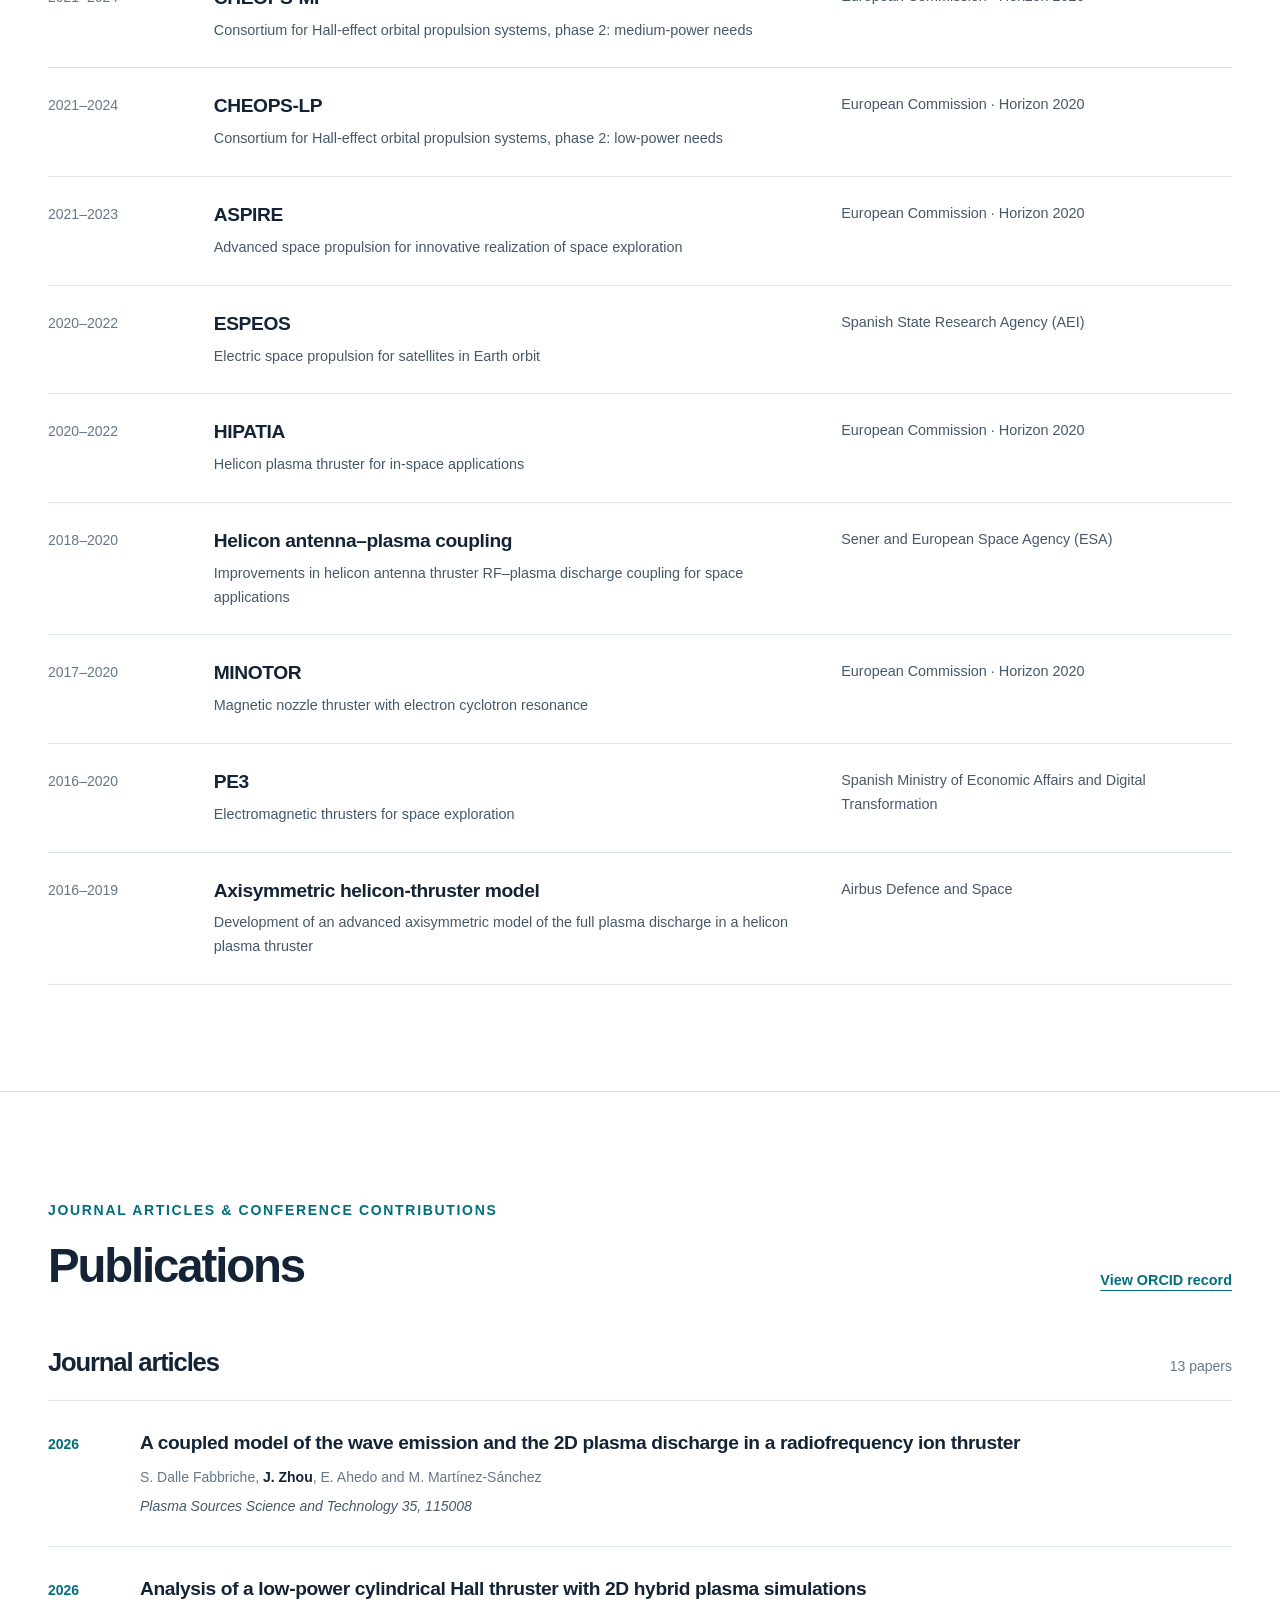
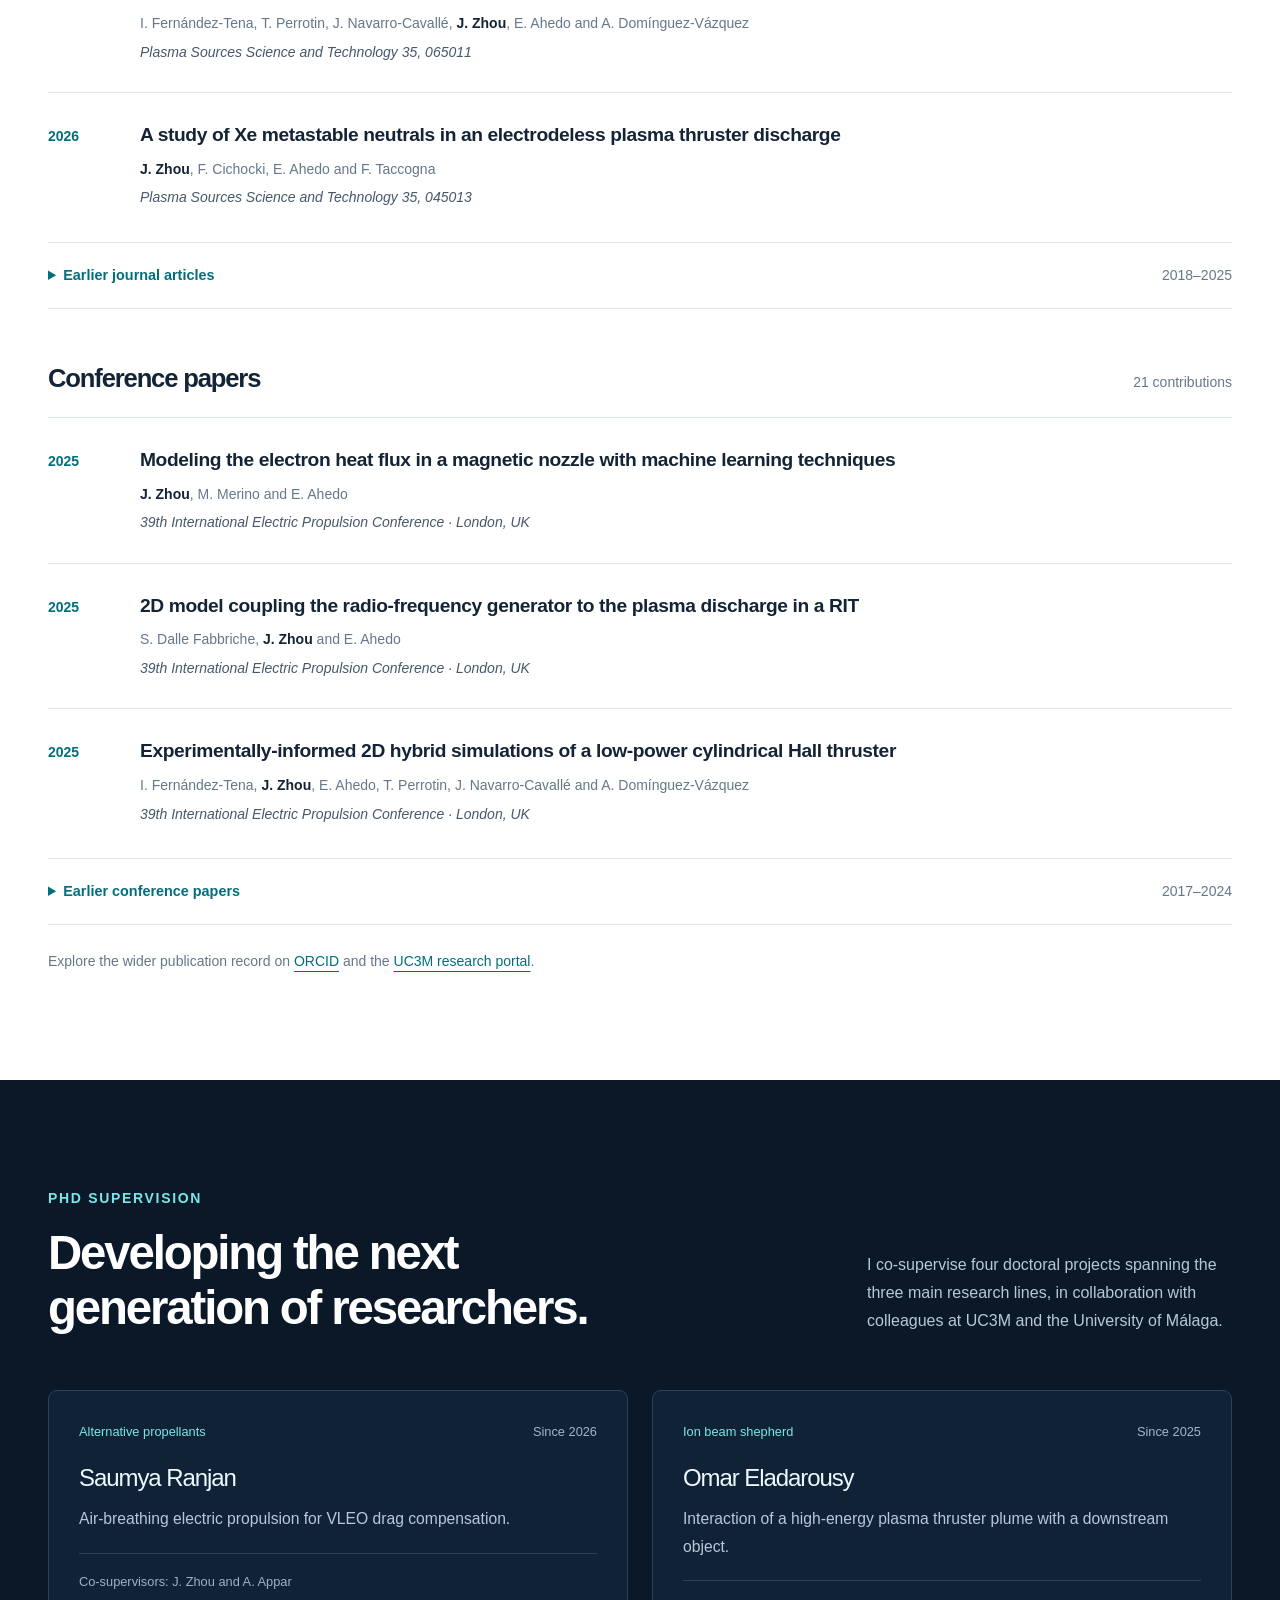
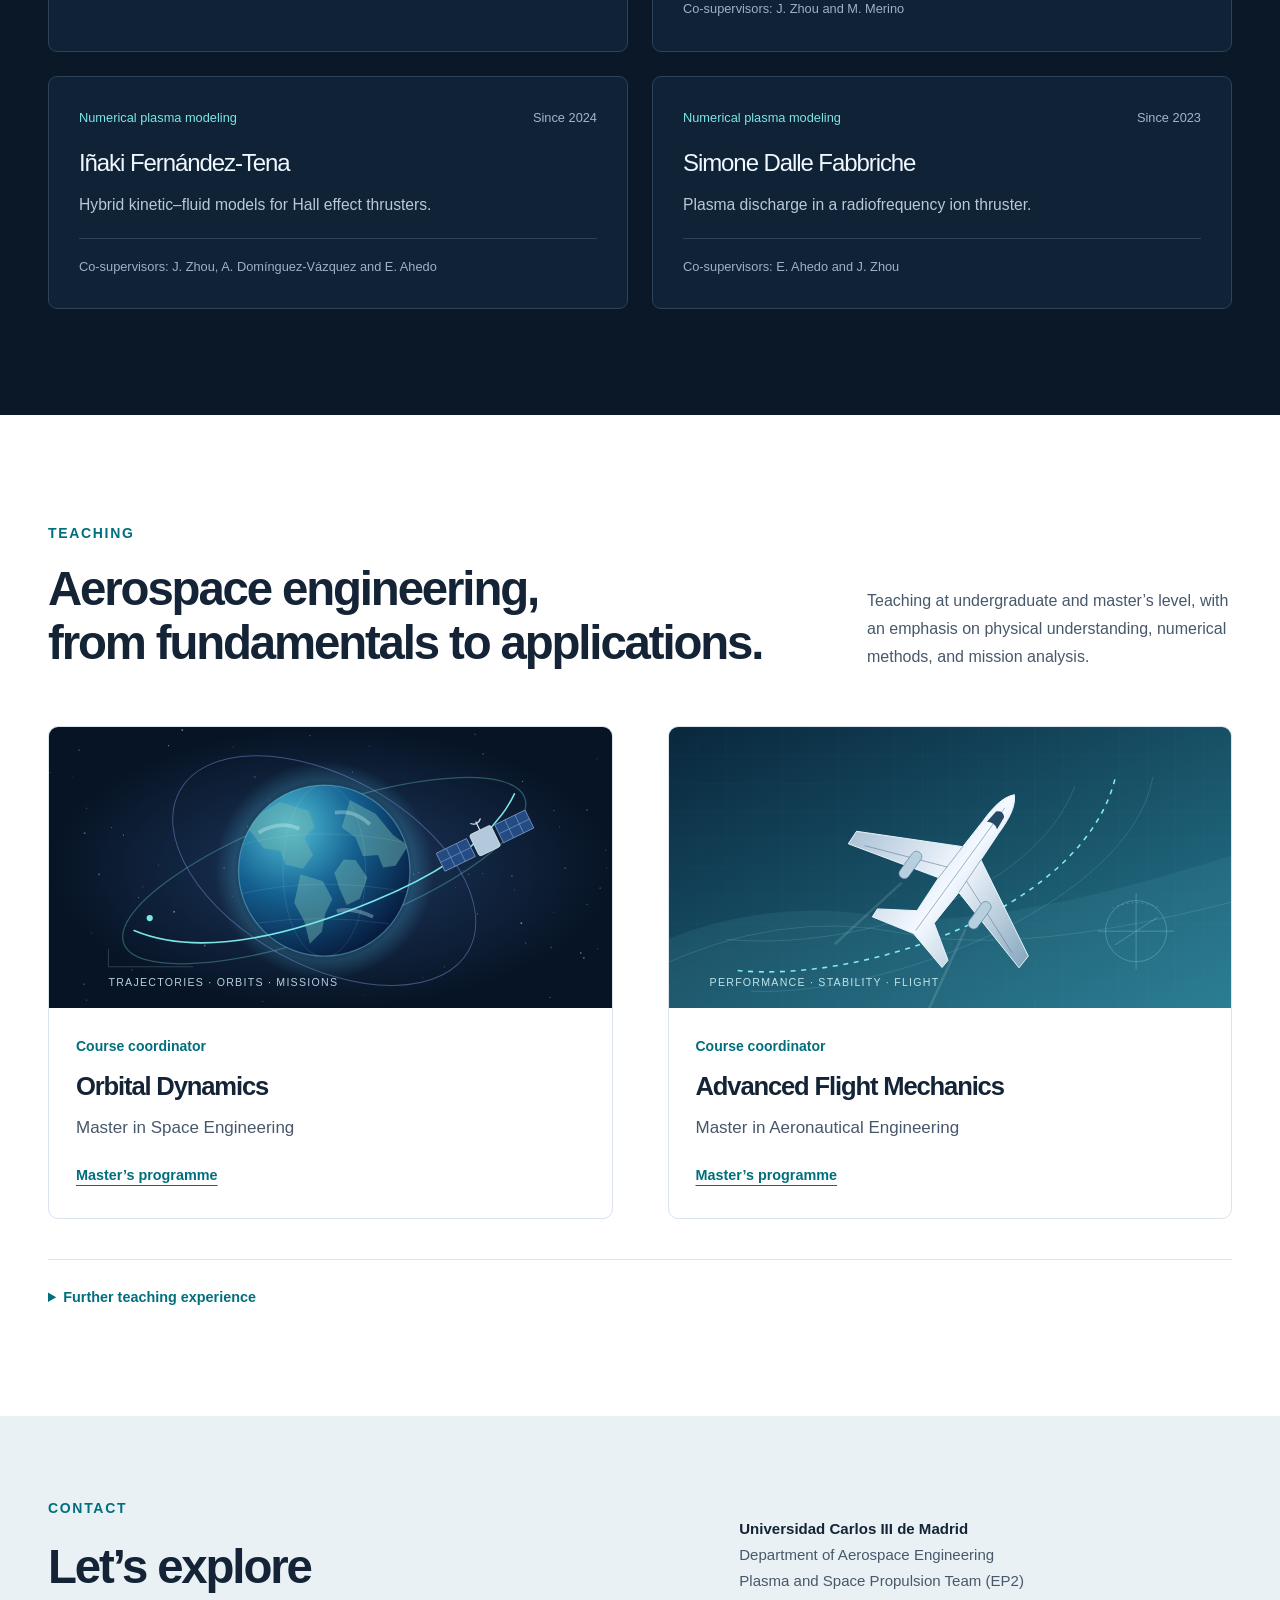
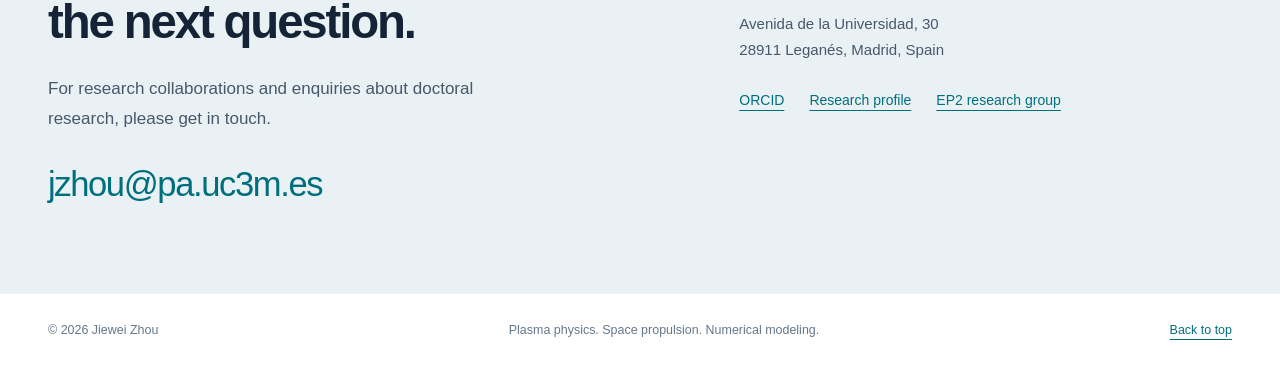
==== commit 5c14dc1b: "Rename code to EP2PLUS-IBM and explain immersed boundaries" ====
--- a/index.html
+++ b/index.html
@@ -16,9 +16,9 @@
 <article class="research-row" id="shepherd"><div class="research-copy"><span class="topic-label">Contactless debris removal &amp; space sustainability</span><h3>Ion beam shepherd</h3>
 <p>The <strong>ion beam shepherd</strong> concept offers a potential route to active debris removal without docking with or mechanically capturing the target. This is particularly relevant to uncooperative objects and to efforts to limit debris accumulation and collision risk in orbit.</p>
 <p>A directed ion beam transfers momentum to the target through plasma–surface interaction. I study <strong>beam expansion, momentum transfer, and surface interactions</strong> to assess the performance of this contactless approach.</p>
-<p>I lead the development of <strong>EP2PLUS</strong>, a 3D hybrid plasma-plume simulation code, and apply it to study high-energy ion-beam expansion and interactions with debris geometries.</p>
+<p>I lead the development of <strong>EP2PLUS-IBM</strong>, a 3D hybrid plasma-plume simulation code that uses an <strong>immersed boundary method</strong> to represent objects within the computational mesh. I apply it to study high-energy ion-beam expansion and interactions with debris geometries.</p>
 <p>This research is conducted within <strong>ALBATOR</strong>, an <strong>EIC Pathfinder</strong> project carried out in collaboration with <strong>OSMOSX</strong>. I serve as ALBATOR’s <strong>UC3M Point of contact &amp; WP leader</strong>.</p>
-<ul class="tags"><li>Active debris removal</li><li>Contactless momentum transfer</li><li>EP2PLUS</li></ul><a class="text-link" href="#albator">Related project: ALBATOR</a></div><figure class="concept"><a href="assets/concept-shepherd.svg" aria-label="Open the ion beam shepherd schematic at full size"><picture><source media="(max-width:650px)" srcset="assets/concept-shepherd-mobile.svg" width="540" height="835"><img src="assets/concept-shepherd.svg" width="900" height="570" alt="A shepherd spacecraft directs an ion beam at debris, while an opposing thruster compensates for beam reaction. The beam exerts a force on the target." loading="lazy"></source></picture></a><figcaption>Momentum transfer through a directed plasma beam.<span>Conceptual schematic · not to scale</span></figcaption></figure></article>
+<ul class="tags"><li>Active debris removal</li><li>Contactless momentum transfer</li><li>EP2PLUS-IBM</li></ul><a class="text-link" href="#albator">Related project: ALBATOR</a></div><figure class="concept"><a href="assets/concept-shepherd.svg?v=5436cc8a53" aria-label="Open the ion beam shepherd schematic at full size"><picture><source media="(max-width:650px)" srcset="assets/concept-shepherd-mobile.svg?v=ba96964c6f" width="540" height="835"><img src="assets/concept-shepherd.svg?v=5436cc8a53" width="900" height="570" alt="A shepherd spacecraft directs an ion beam at debris, while an opposing thruster compensates for beam reaction. The beam exerts a force on the target." loading="lazy"></source></picture></a><figcaption>Momentum transfer through a directed plasma beam.<span>Conceptual schematic · not to scale</span></figcaption></figure></article>
 <article class="research-row" id="propellants"><div class="research-copy"><span class="topic-label">Local resources &amp; molecular plasmas</span>
 <h3>Alternative propellants for in-situ resource utilization</h3>
 <p>I explore how locally available resources can become propellants for electric propulsion, connecting molecular plasma chemistry, surface processes, and system performance.</p>
@@ -26,7 +26,7 @@
 <p><strong>Water-based electric propulsion</strong> offers a route toward using water resources present on the Moon and Mars. Through <strong>AQUAHET</strong>, an <strong>ESA-funded project</strong> carried out in collaboration with <strong>URA</strong>, I investigate water-vapour plasma processes and thruster performance, contributing to propulsion concepts that could eventually use water extracted in situ.</p>
 <ul class="tags"><li>In-situ resource utilization</li><li>ABEP &amp; VLEO</li><li>Water-based EP</li></ul>
 <a class="text-link" href="#aquahet">Related project: AQUAHET</a></div><figure class="concept"><a href="assets/concept-propellants.svg" aria-label="Open the alternative propellants schematic at full size"><picture><source media="(max-width:650px)" srcset="assets/concept-propellants-mobile.svg" width="540" height="810"><img src="assets/concept-propellants.svg" width="900" height="570" alt="Atmospheric gas collected through an intake and stored water supplied as vapour to a plasma thruster. Lunar and Martian water are potential future in-situ sources." loading="lazy"></source></picture></a><figcaption>Atmospheric gas and extraterrestrial water as potential propellant resources.<span>Conceptual schematic · not to scale</span></figcaption></figure></article>
-<div class="code-panel"><div><p class="eyebrow">Scientific software</p><h3>From the discharge<br>to the surrounding space.</h3></div><div><h4>HYPHEN</h4><span>2D hybrid kinetic–fluid modeling</span><p>Co-developer, with contributions to the magnetized electron-fluid model and applications across plasma-thruster technologies.</p></div><div><h4>EP2PLUS</h4><span>3D hybrid plume modeling</span><p>I lead the development of EP2PLUS for studies of plume expansion, facility effects, and interactions with nearby objects.</p></div></div>
+<div class="code-panel"><div><p class="eyebrow">Scientific software</p><h3>From the discharge<br>to the surrounding space.</h3></div><div><h4>HYPHEN</h4><span>2D hybrid kinetic–fluid modeling</span><p>Co-developer, with contributions to the magnetized electron-fluid model and applications across plasma-thruster technologies.</p></div><div><h4>EP2PLUS-IBM</h4><span>3D hybrid plume modeling · Immersed boundaries</span><p>I lead the development of EP2PLUS-IBM for studies of plume expansion, facility effects, and interactions with nearby objects.</p></div></div>
 <section class="collaborations" id="collaborations" aria-labelledby="collaborations-title"><h3 id="collaborations-title">Collaborations</h3><div class="collaboration-grid"><a class="collaborator-card" href="https://www.istp.cnr.it/it/staff/francesco-taccogna/"><span class="collaborator-affiliation">CNR–ISTP · Bari, Italy</span><h4>Francesco Taccogna</h4><p>Plasma kinetics and electric propulsion</p><span class="collaborator-profile">Research profile <span aria-hidden="true">↗</span></span></a><a class="collaborator-card" href="https://www.researchgate.net/profile/Filippo-Cichocki"><span class="collaborator-affiliation">ENEA · Frascati, Italy</span><h4>Filippo Cichocki</h4><p>Kinetic simulations and plasma-plume modeling</p><span class="collaborator-profile">Research profile <span aria-hidden="true">↗</span></span></a><a class="collaborator-card" href="https://aero.uc3m.es/people/ahilan-appar/"><span class="collaborator-affiliation">Universidad Carlos III de Madrid · Spain</span><h4>Ahilan Appar</h4><p>Rarefied flows and gas–surface interactions</p><span class="collaborator-profile">Research profile <span aria-hidden="true">↗</span></span></a><a class="collaborator-card" href="https://www.researchgate.net/profile/Adrian-Dominguez-Vazquez"><span class="collaborator-affiliation">Universidad de Málaga · Spain</span><h4>Adrián Domínguez-Vázquez</h4><p>Hybrid plasma modeling and Hall thrusters</p><span class="collaborator-profile">Research profile <span aria-hidden="true">↗</span></span></a></div></section>
 </div></section><section class="projects-section" id="projects" aria-labelledby="projects-title"><div class="wrap section"><div class="section-heading"><div><p class="eyebrow">Research portfolio</p><h2 id="projects-title">Projects</h2></div><p>National, European, and industrial projects in which I have participated.</p></div><div class="project-table-wrap"><table class="project-table"><caption>Project participation and funding entities</caption><thead><tr><th scope="col">Period</th><th scope="col">Project</th><th scope="col">Funding entity</th></tr></thead><tbody><tr id="aquahet"><td data-label="Period" class="project-dates">2026–2028</td><th scope="row" class="project-name"><h3>AQUAHET</h3><p>Water-vapour electric propulsion system</p><span class="project-role-label">Principal investigator</span></th><td data-label="Funding entity" class="project-funder">European Space Agency (ESA)</td></tr><tr id="ascent"><td data-label="Period" class="project-dates">2026–2029</td><th scope="row" class="project-name"><h3>ASCENT</h3><p>Advanced simulation codes for electromagnetic thrusters</p><span class="project-role-label">Co-principal investigator</span></th><td data-label="Funding entity" class="project-funder">Spanish State Research Agency (AEI)</td></tr><tr id="albator"><td data-label="Period" class="project-dates">2025–2029</td><th scope="row" class="project-name"><h3>ALBATOR</h3><p>ECR-based multicharged ion beam for active debris removal and other remediation strategies</p><span class="project-role-label">UC3M Point of contact &amp; WP leader</span></th><td data-label="Funding entity" class="project-funder">European Commission · Horizon Europe · EIC Pathfinder</td></tr><tr id="ml-heat-flux"><td data-label="Period" class="project-dates">2024–2025</td><th scope="row" class="project-name"><h3>Machine learning for electron heat flux</h3><p>Electron heat-flux modeling in magnetic nozzles using machine learning</p><span class="project-role-label">Principal investigator</span></th><td data-label="Funding entity" class="project-funder">Universidad Carlos III de Madrid</td></tr><tr id="heep"><td data-label="Period" class="project-dates">2023–2026</td><th scope="row" class="project-name"><h3>HEEP</h3><p>Hall-effect electromagnetic propulsion</p></th><td data-label="Funding entity" class="project-funder">Spanish State Research Agency (AEI)</td></tr><tr id="superleo"><td data-label="Period" class="project-dates">2022–2024</td><th scope="row" class="project-name"><h3>SUPERLEO</h3><p>Sustainable propellants for plasma engines in very low Earth orbit</p></th><td data-label="Funding entity" class="project-funder">Spanish State Research Agency (AEI)</td></tr><tr id="ecomodis"><td data-label="Period" class="project-dates">2022–2024</td><th scope="row" class="project-name"><h3>ECOMODIS</h3><p>Electron cooling model for simulation of electric-propulsion-induced plasma interactions with satellites</p></th><td data-label="Funding entity" class="project-funder">European Space Agency (ESA)</td></tr><tr id="cheops-mp"><td data-label="Period" class="project-dates">2021–2024</td><th scope="row" class="project-name"><h3>CHEOPS-MP</h3><p>Consortium for Hall-effect orbital propulsion systems, phase 2: medium-power needs</p></th><td data-label="Funding entity" class="project-funder">European Commission · Horizon 2020</td></tr><tr id="cheops-lp"><td data-label="Period" class="project-dates">2021–2024</td><th scope="row" class="project-name"><h3>CHEOPS-LP</h3><p>Consortium for Hall-effect orbital propulsion systems, phase 2: low-power needs</p></th><td data-label="Funding entity" class="project-funder">European Commission · Horizon 2020</td></tr><tr id="aspire"><td data-label="Period" class="project-dates">2021–2023</td><th scope="row" class="project-name"><h3>ASPIRE</h3><p>Advanced space propulsion for innovative realization of space exploration</p></th><td data-label="Funding entity" class="project-funder">European Commission · Horizon 2020</td></tr><tr id="espeos"><td data-label="Period" class="project-dates">2020–2022</td><th scope="row" class="project-name"><h3>ESPEOS</h3><p>Electric space propulsion for satellites in Earth orbit</p></th><td data-label="Funding entity" class="project-funder">Spanish State Research Agency (AEI)</td></tr><tr id="hipatia"><td data-label="Period" class="project-dates">2020–2022</td><th scope="row" class="project-name"><h3>HIPATIA</h3><p>Helicon plasma thruster for in-space applications</p></th><td data-label="Funding entity" class="project-funder">European Commission · Horizon 2020</td></tr><tr id="helicon-rf"><td data-label="Period" class="project-dates">2018–2020</td><th scope="row" class="project-name"><h3>Helicon antenna–plasma coupling</h3><p>Improvements in helicon antenna thruster RF–plasma discharge coupling for space applications</p></th><td data-label="Funding entity" class="project-funder">Sener and European Space Agency (ESA)</td></tr><tr id="minotor"><td data-label="Period" class="project-dates">2017–2020</td><th scope="row" class="project-name"><h3>MINOTOR</h3><p>Magnetic nozzle thruster with electron cyclotron resonance</p></th><td data-label="Funding entity" class="project-funder">European Commission · Horizon 2020</td></tr><tr id="pe3"><td data-label="Period" class="project-dates">2016–2020</td><th scope="row" class="project-name"><h3>PE3</h3><p>Electromagnetic thrusters for space exploration</p></th><td data-label="Funding entity" class="project-funder">Spanish Ministry of Economic Affairs and Digital Transformation</td></tr><tr id="helicon-model"><td data-label="Period" class="project-dates">2016–2019</td><th scope="row" class="project-name"><h3>Axisymmetric helicon-thruster model</h3><p>Development of an advanced axisymmetric model of the full plasma discharge in a helicon plasma thruster</p></th><td data-label="Funding entity" class="project-funder">Airbus Defence and Space</td></tr></tbody></table></div></div></section><section class="section wrap" id="publications" aria-labelledby="publications-title"><div class="section-heading"><div><p class="eyebrow">Journal articles &amp; conference contributions</p><h2 id="publications-title">Publications</h2></div><a class="text-link" href="https://orcid.org/0000-0002-7934-0280">View ORCID record</a></div>
 <div class="publication-category"><h3>Journal articles</h3><span>13 papers</span></div><ol class="publications-list"><li class="paper"><span class="paper-year">2026</span><div><h4><a href="https://doi.org/10.1088/1361-6595/aeb68a">A coupled model of the wave emission and the 2D plasma discharge in a radiofrequency ion thruster</a></h4><p class="authors">S. Dalle Fabbriche, <strong>J. Zhou</strong>, E. Ahedo and M. Martínez-Sánchez</p><p class="journal">Plasma Sources Science and Technology 35, 115008</p></div></li><li class="paper"><span class="paper-year">2026</span><div><h4><a href="https://doi.org/10.1088/1361-6595/ae7c2e">Analysis of a low-power cylindrical Hall thruster with 2D hybrid plasma simulations</a></h4><p class="authors">I. Fernández-Tena, T. Perrotin, J. Navarro-Cavallé, <strong>J. Zhou</strong>, E. Ahedo and A. Domínguez-Vázquez</p><p class="journal">Plasma Sources Science and Technology 35, 065011</p></div></li><li class="paper"><span class="paper-year">2026</span><div><h4><a href="https://doi.org/10.1088/1361-6595/ae5d6a">A study of Xe metastable neutrals in an electrodeless plasma thruster discharge</a></h4><p class="authors"><strong>J. Zhou</strong>, F. Cichocki, E. Ahedo and F. Taccogna</p><p class="journal">Plasma Sources Science and Technology 35, 045013</p></div></li></ol>
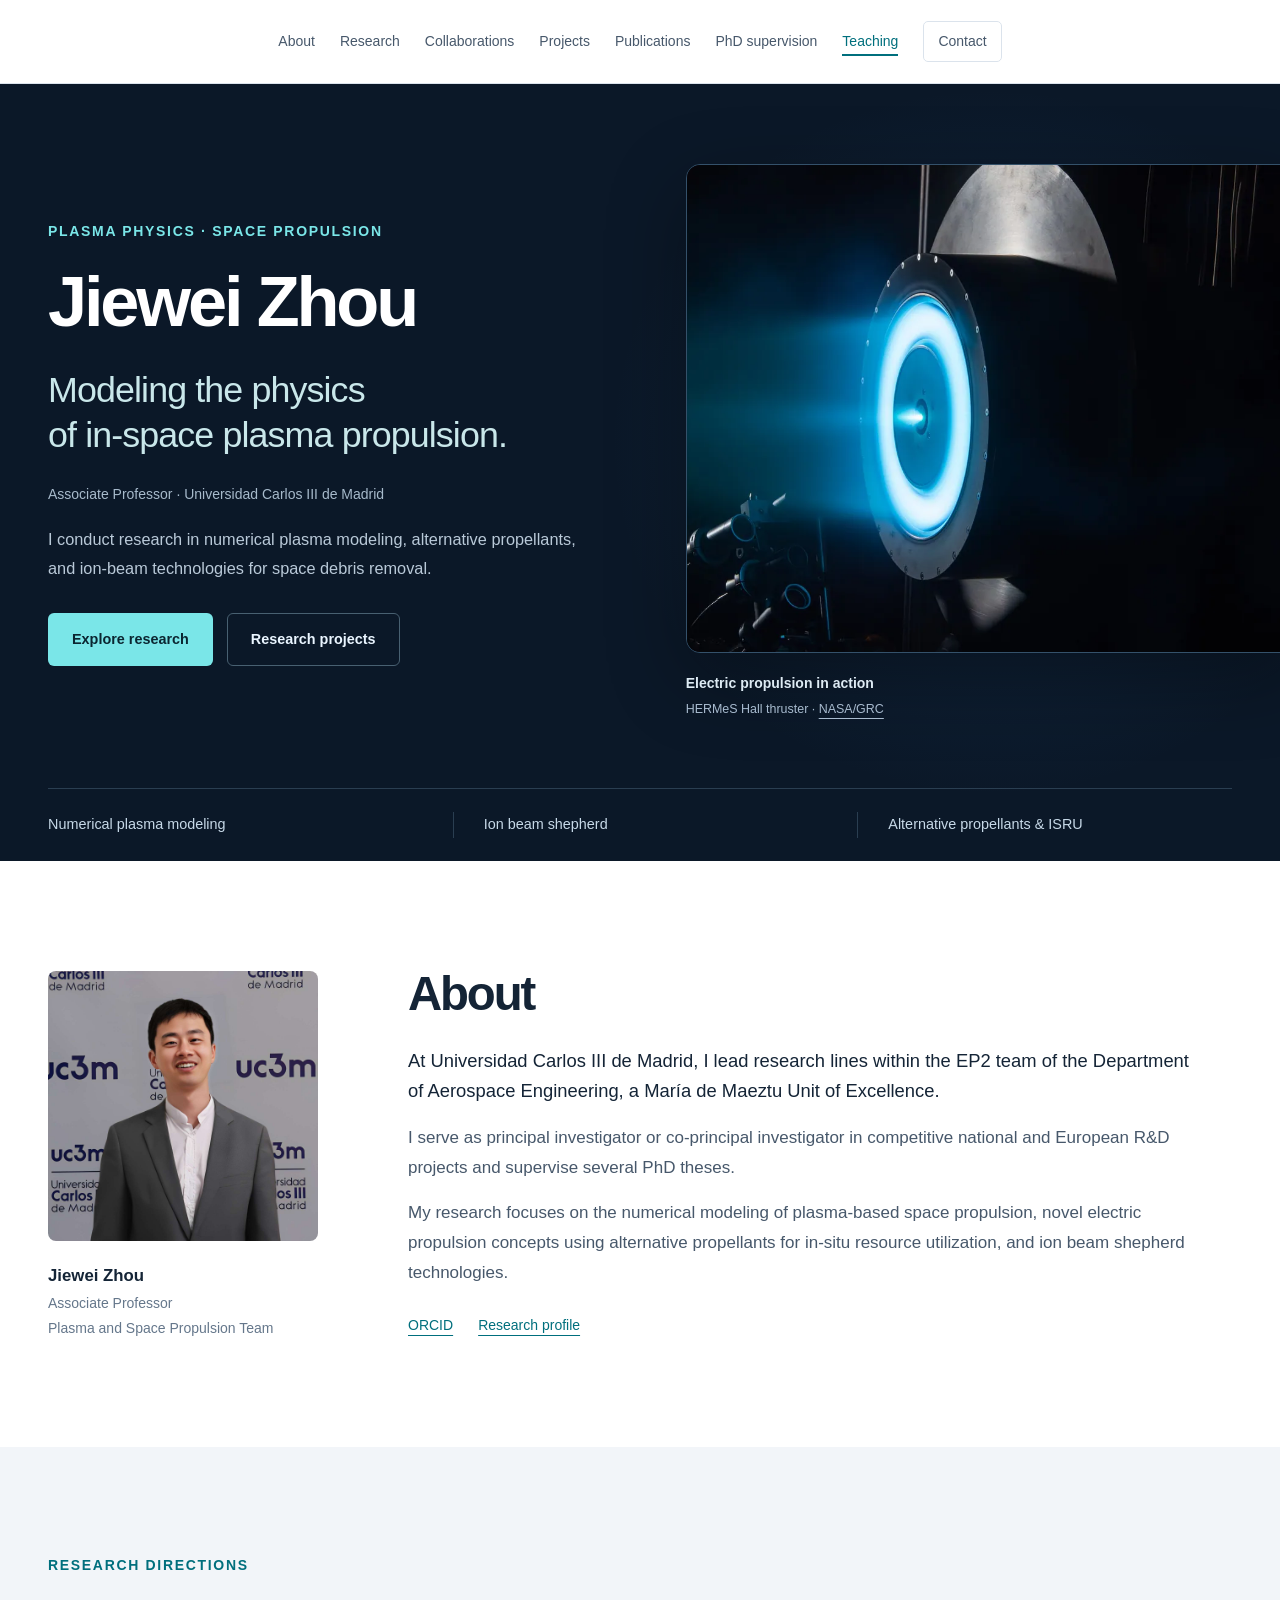
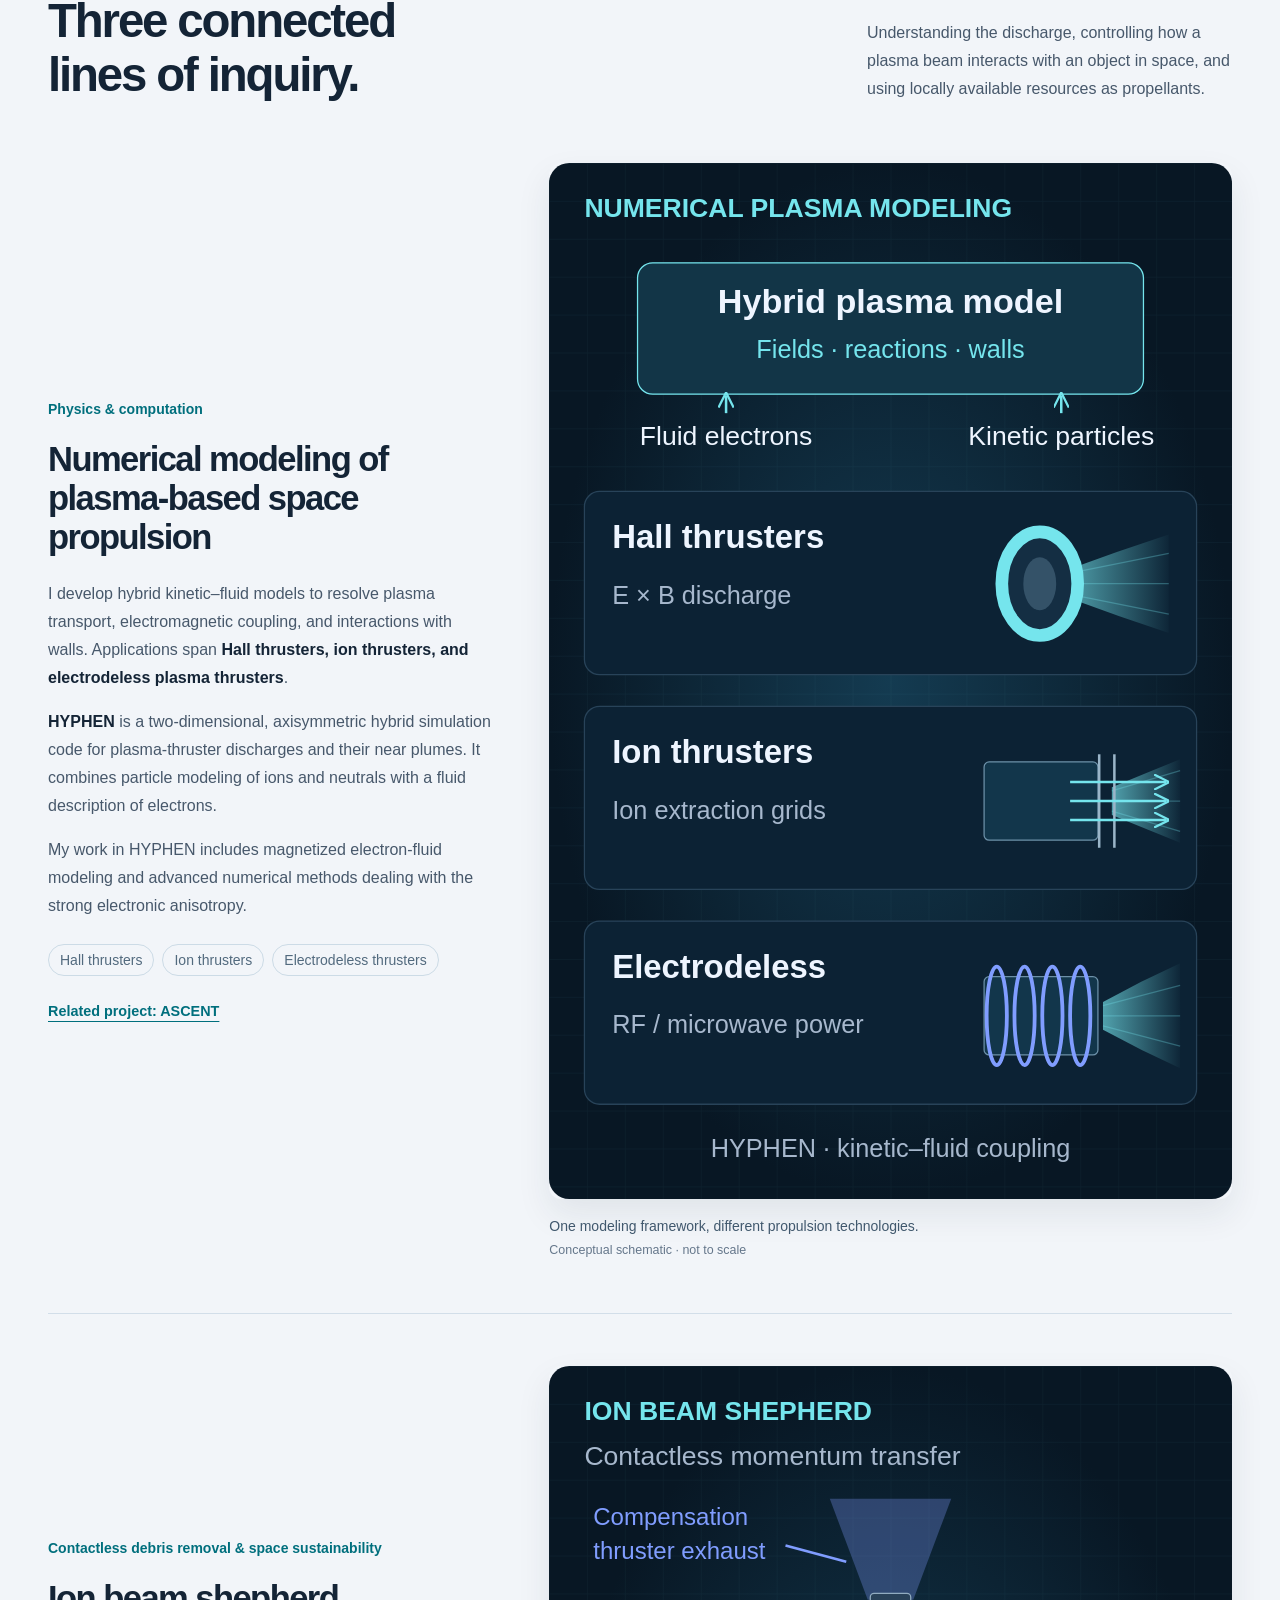
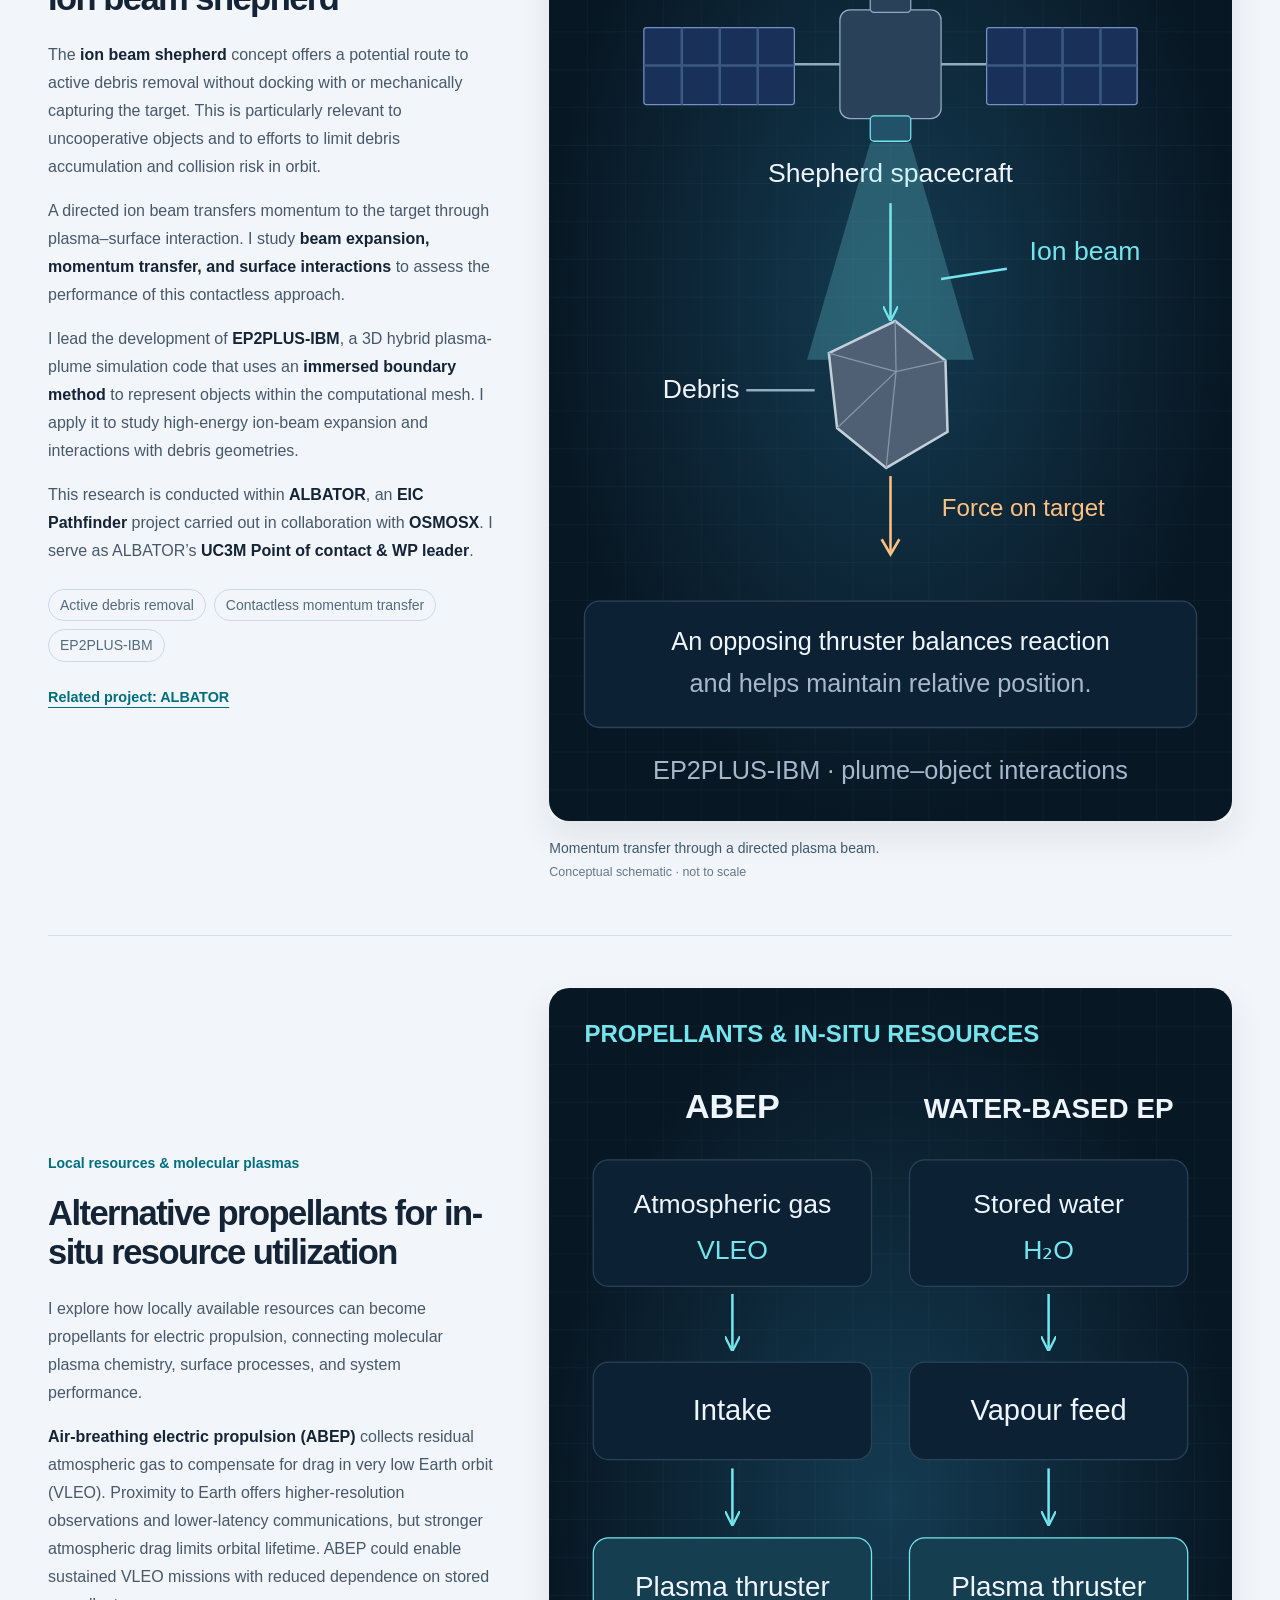
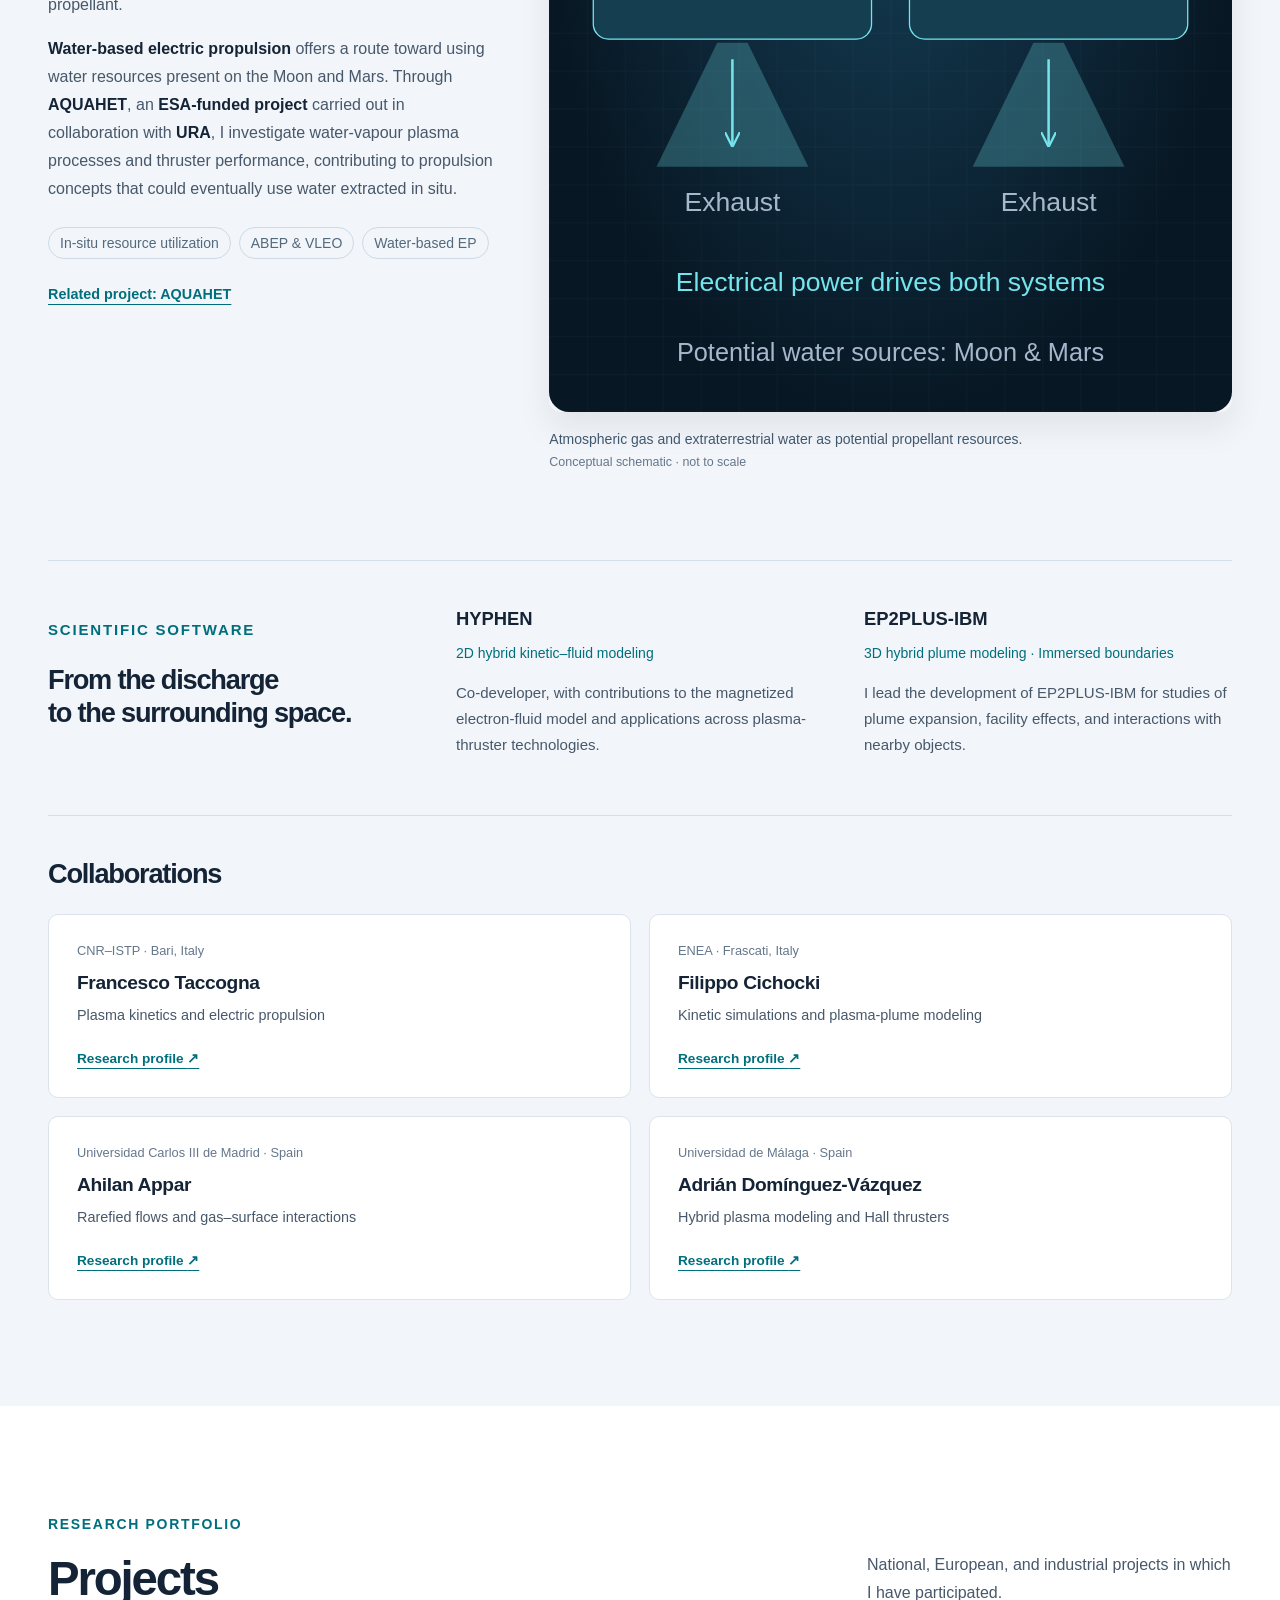
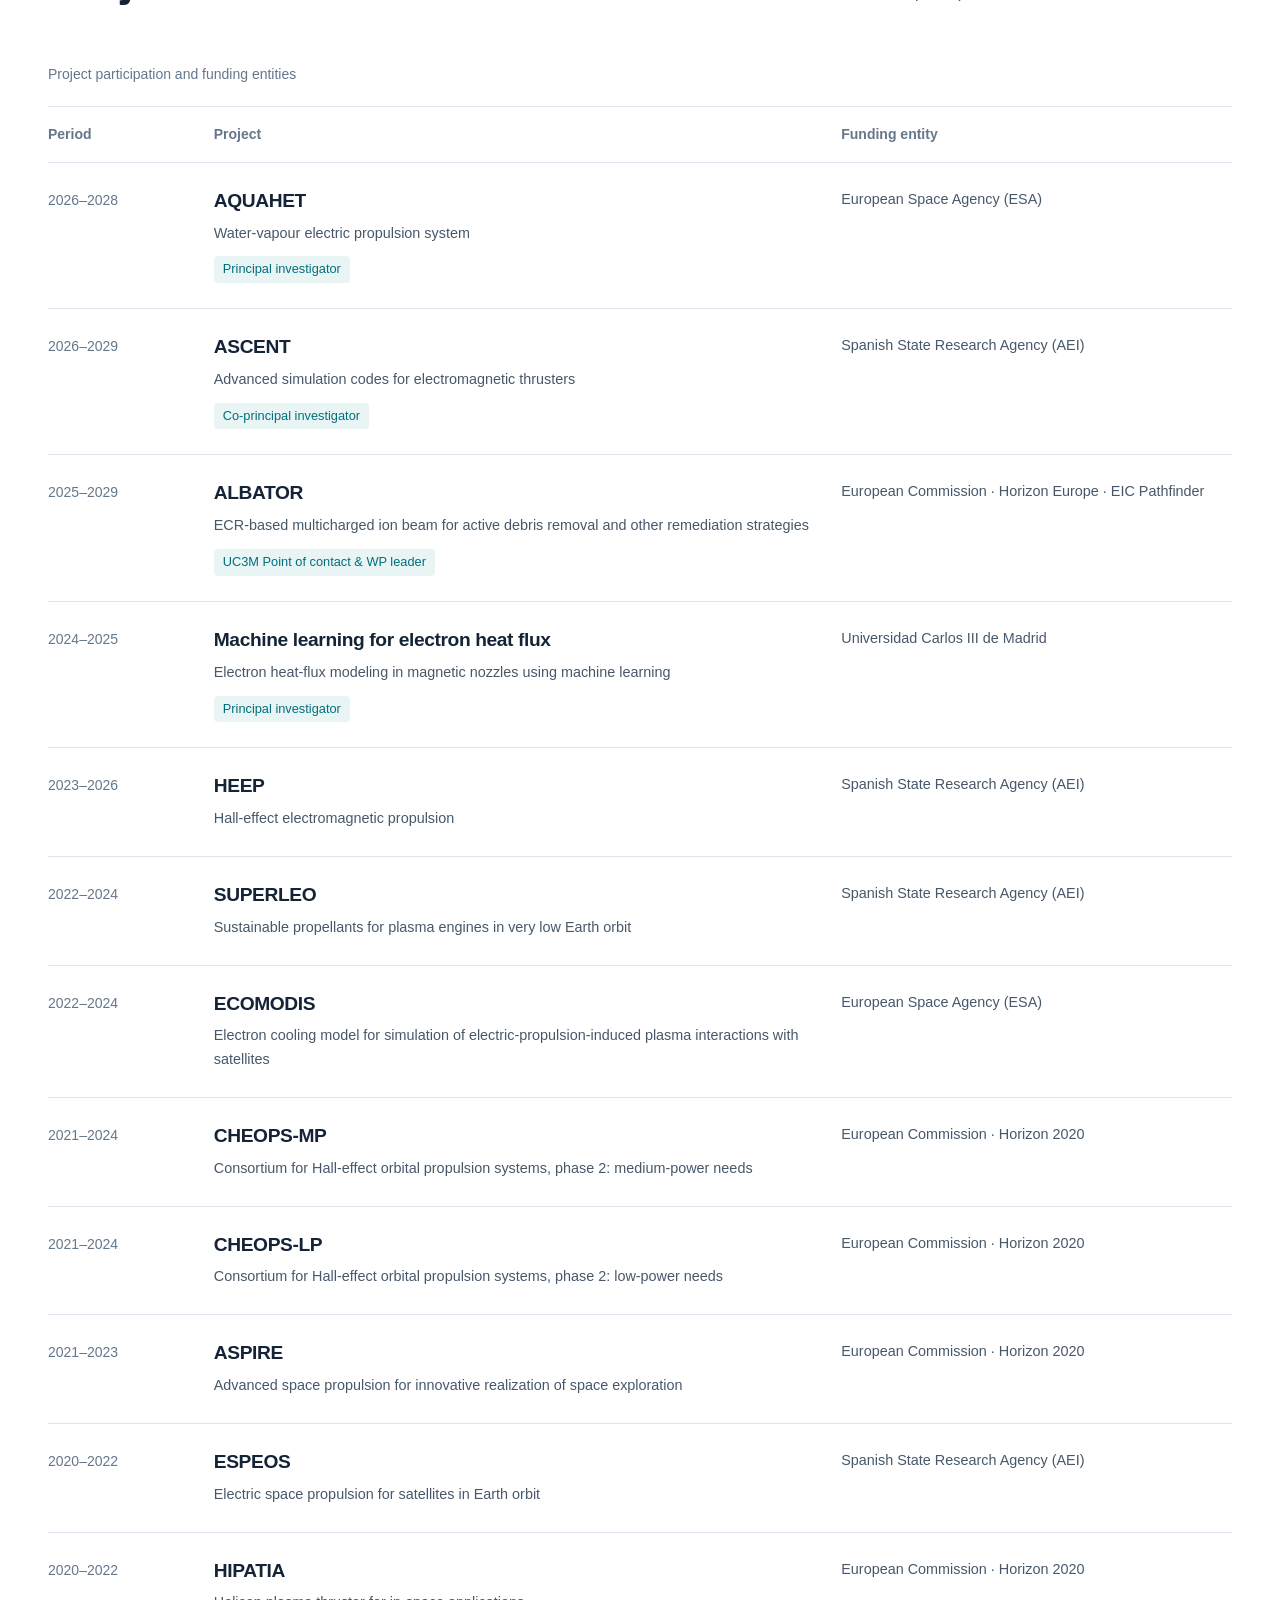
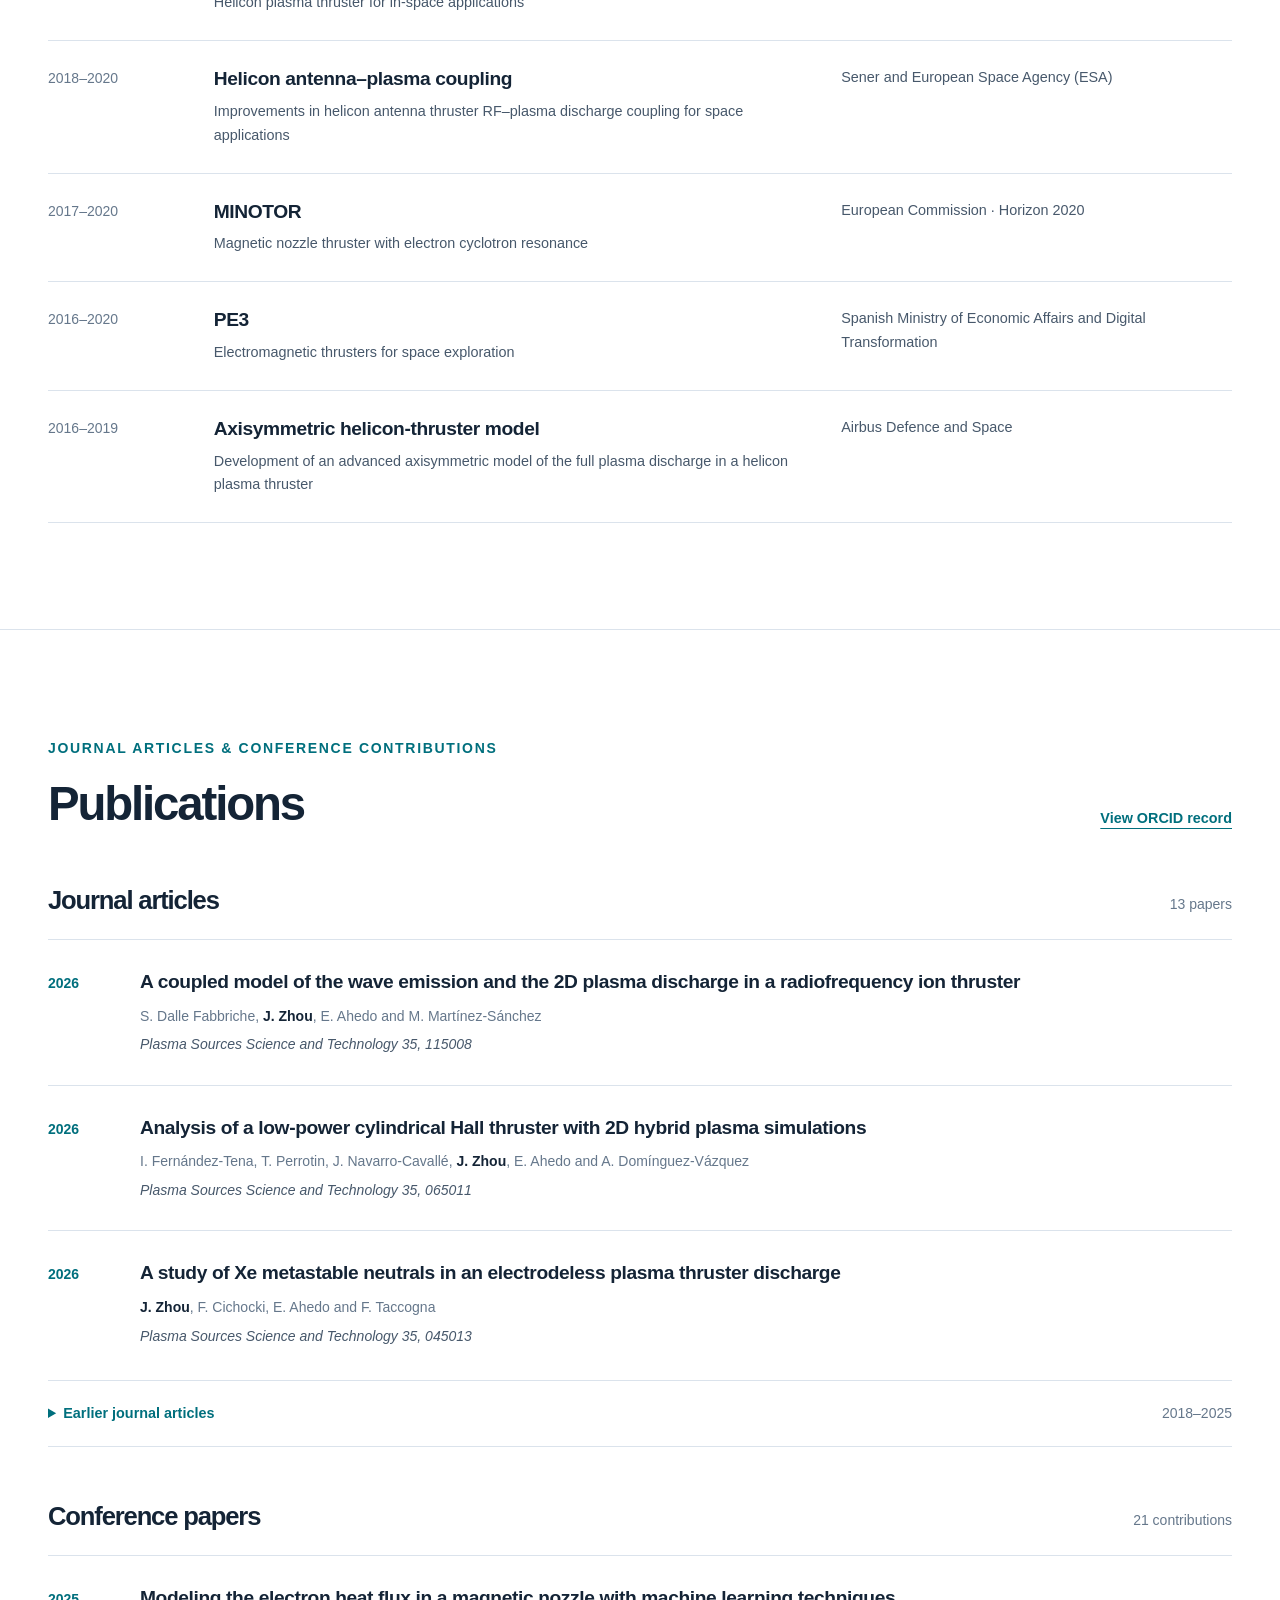
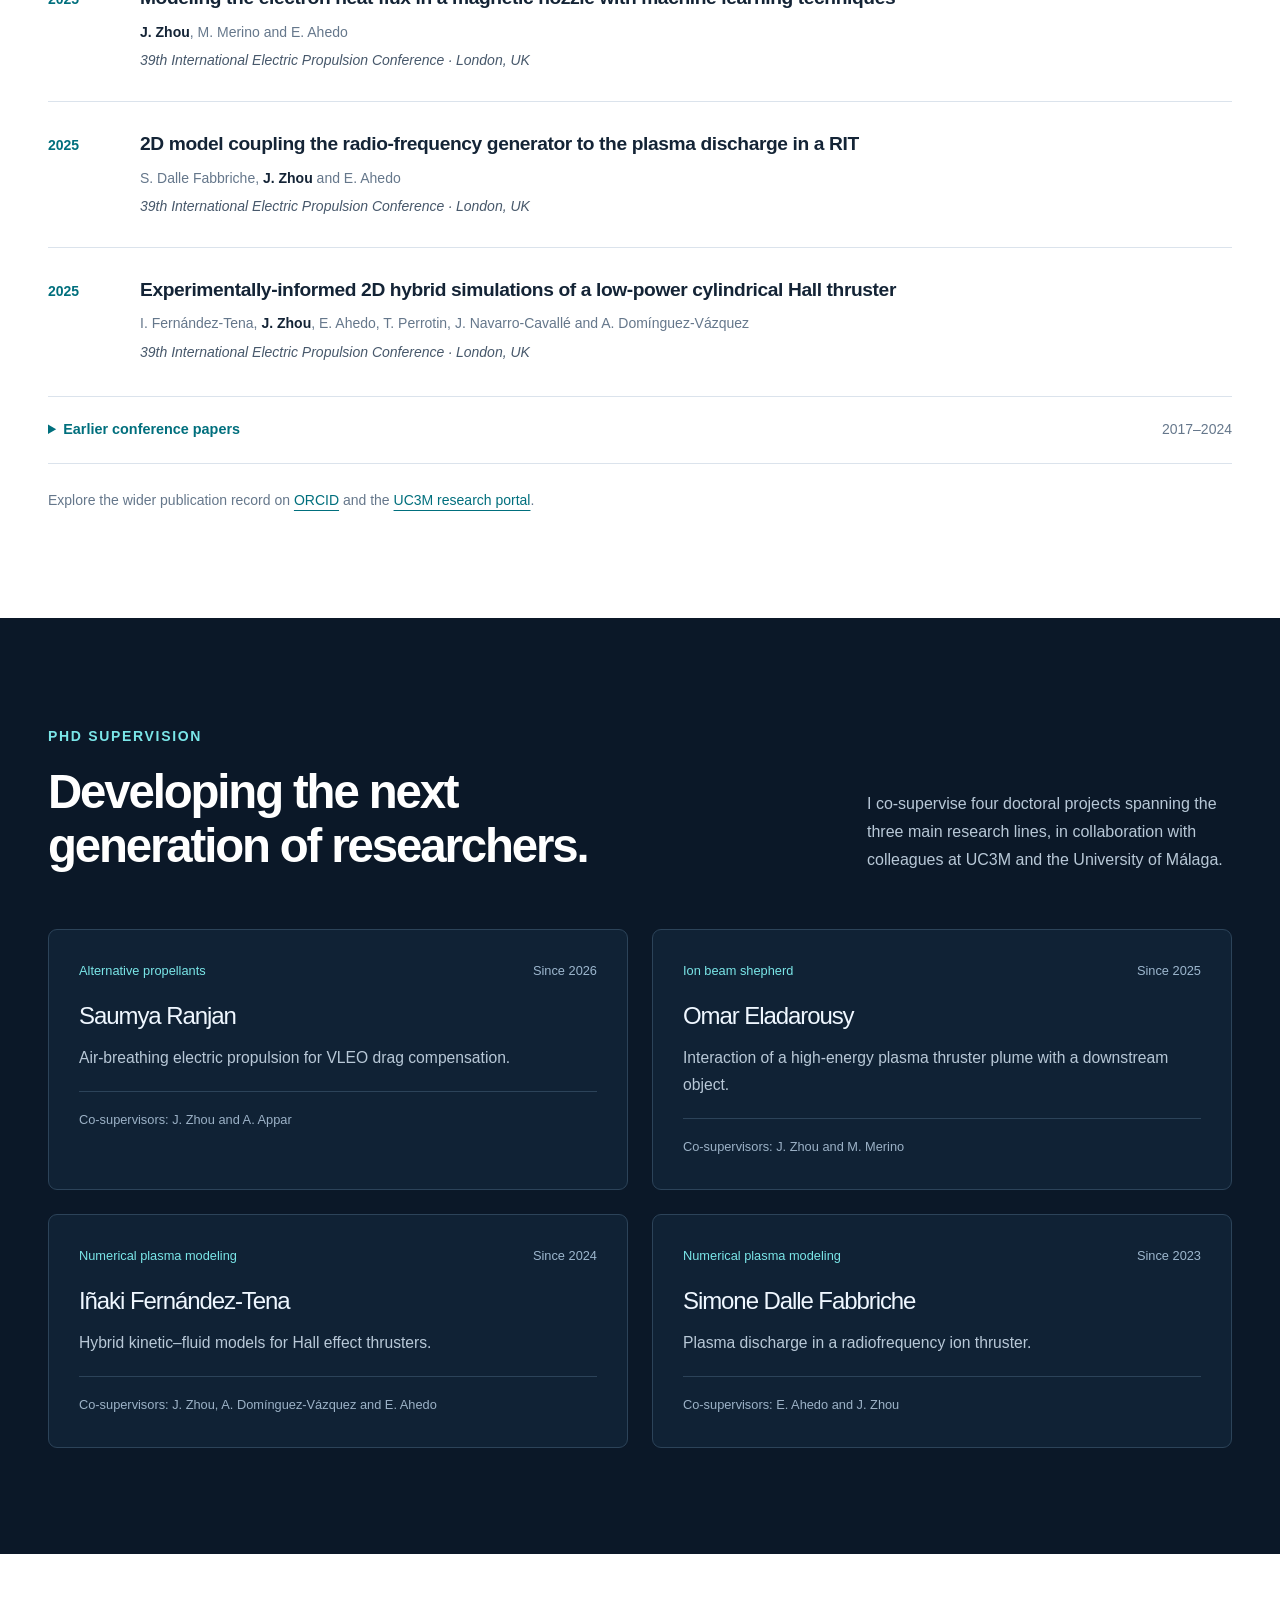
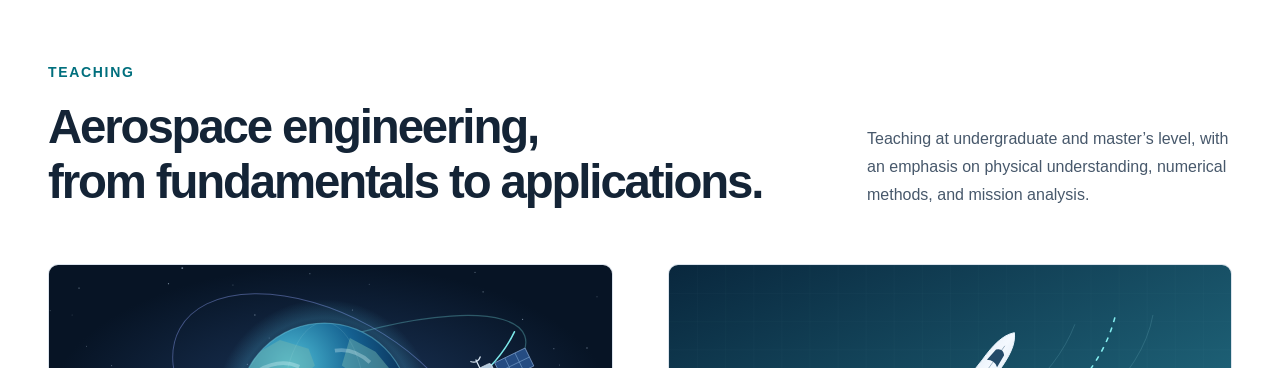
==== commit c336648c: "Update introductory research statement" ====
--- a/index.html
+++ b/index.html
@@ -7,7 +7,7 @@
 <meta property="og:url" content="https://jieweiz.github.io/"><meta property="og:image" content="https://jieweiz.github.io/assets/jiewei-zhou.jpg">
 <link rel="canonical" href="https://jieweiz.github.io/"><link rel="icon" type="image/svg+xml" href="assets/favicon.svg">
 <link rel="stylesheet" href="styles.css?v=122b12b890"><script src="script.js" defer></script>
-</head><body><a class="skip-link" href="#main">Skip to content</a><header class="site-header"><div class="nav-wrap"><button class="menu-toggle" type="button" aria-expanded="false" aria-controls="main-nav">Menu <span aria-hidden="true">☰</span></button><nav id="main-nav" aria-label="Main navigation"><a href="#about">About</a><a href="#research">Research</a><a href="#collaborations">Collaborations</a><a href="#projects">Projects</a><a href="#publications">Publications</a><a href="#supervision">PhD supervision</a><a href="#teaching">Teaching</a><a class="nav-contact" href="#contact">Contact</a></nav></div></header><main id="main"><section class="hero" id="home" aria-labelledby="hero-title"><div class="wrap hero-layout"><div class="hero-copy"><p class="eyebrow">Plasma physics · Space propulsion</p><h1 id="hero-title">Jiewei Zhou<span>Modeling the physics<br>of in-space plasma propulsion.</span></h1><p class="role">Associate Professor · Universidad Carlos III de Madrid</p><p class="hero-description">I lead research in numerical plasma modeling, alternative propellants, and ion-beam technologies for space debris removal.</p><div class="hero-actions"><a class="button" href="#research">Explore research</a><a class="button button-outline" href="#projects">Research projects</a></div></div><figure class="hero-visual"><img src="assets/hall-thruster.webp" width="1600" height="800" alt="The HERMeS Hall thruster firing in a vacuum chamber, with a luminous blue plasma plume." fetchpriority="high"><figcaption>Electric propulsion in action<span>HERMeS Hall thruster · <a href="https://images.nasa.gov/details/GRC-2015-C-01182">NASA/GRC</a></span></figcaption></figure></div><div class="wrap research-index" aria-label="Main research lines"><a href="#modeling">Numerical plasma modeling</a><a href="#shepherd">Ion beam shepherd</a><a href="#propellants">Alternative propellants &amp; ISRU</a></div></section><section class="section wrap about-section" id="about" aria-labelledby="about-title"><div class="about-portrait"><img src="assets/jiewei-zhou.jpg" width="1280" height="1280" alt="Portrait of Jiewei Zhou" loading="lazy"><p><strong>Jiewei Zhou</strong><br>Associate Professor<br>Plasma and Space Propulsion Team</p></div><div class="about-copy"><h2 id="about-title">About</h2>
+</head><body><a class="skip-link" href="#main">Skip to content</a><header class="site-header"><div class="nav-wrap"><button class="menu-toggle" type="button" aria-expanded="false" aria-controls="main-nav">Menu <span aria-hidden="true">☰</span></button><nav id="main-nav" aria-label="Main navigation"><a href="#about">About</a><a href="#research">Research</a><a href="#collaborations">Collaborations</a><a href="#projects">Projects</a><a href="#publications">Publications</a><a href="#supervision">PhD supervision</a><a href="#teaching">Teaching</a><a class="nav-contact" href="#contact">Contact</a></nav></div></header><main id="main"><section class="hero" id="home" aria-labelledby="hero-title"><div class="wrap hero-layout"><div class="hero-copy"><p class="eyebrow">Plasma physics · Space propulsion</p><h1 id="hero-title">Jiewei Zhou<span>Modeling the physics<br>of in-space plasma propulsion.</span></h1><p class="role">Associate Professor · Universidad Carlos III de Madrid</p><p class="hero-description">I conduct research in numerical plasma modeling, alternative propellants, and ion-beam technologies for space debris removal.</p><div class="hero-actions"><a class="button" href="#research">Explore research</a><a class="button button-outline" href="#projects">Research projects</a></div></div><figure class="hero-visual"><img src="assets/hall-thruster.webp" width="1600" height="800" alt="The HERMeS Hall thruster firing in a vacuum chamber, with a luminous blue plasma plume." fetchpriority="high"><figcaption>Electric propulsion in action<span>HERMeS Hall thruster · <a href="https://images.nasa.gov/details/GRC-2015-C-01182">NASA/GRC</a></span></figcaption></figure></div><div class="wrap research-index" aria-label="Main research lines"><a href="#modeling">Numerical plasma modeling</a><a href="#shepherd">Ion beam shepherd</a><a href="#propellants">Alternative propellants &amp; ISRU</a></div></section><section class="section wrap about-section" id="about" aria-labelledby="about-title"><div class="about-portrait"><img src="assets/jiewei-zhou.jpg" width="1280" height="1280" alt="Portrait of Jiewei Zhou" loading="lazy"><p><strong>Jiewei Zhou</strong><br>Associate Professor<br>Plasma and Space Propulsion Team</p></div><div class="about-copy"><h2 id="about-title">About</h2>
 <p class="lead">At Universidad Carlos III de Madrid, I lead research lines within the EP2 team of the Department of Aerospace Engineering, a María de Maeztu Unit of Excellence.</p>
 <p>I serve as principal investigator or co-principal investigator in competitive national and European R&amp;D projects and supervise several PhD theses.</p>
 <p>My research focuses on the numerical modeling of plasma-based space propulsion, novel electric propulsion concepts using alternative propellants for in-situ resource utilization, and ion beam shepherd technologies.</p>
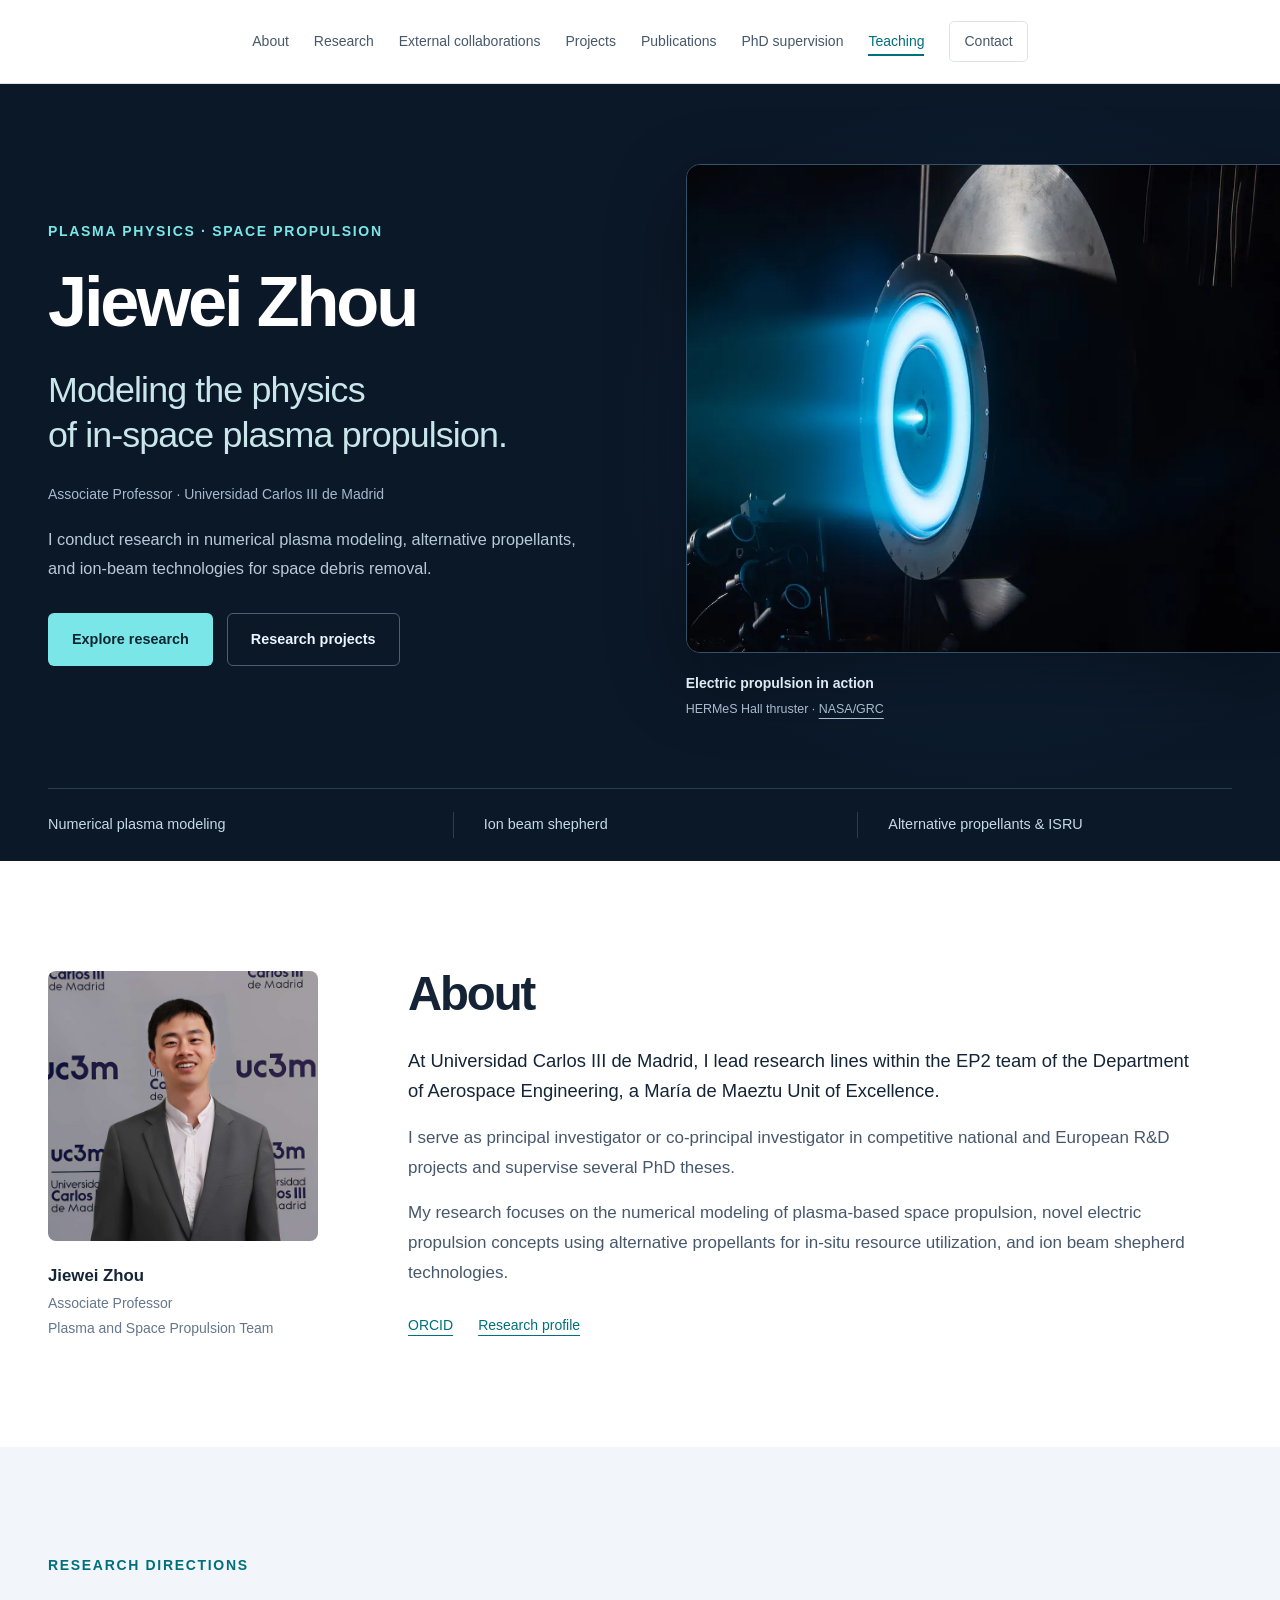
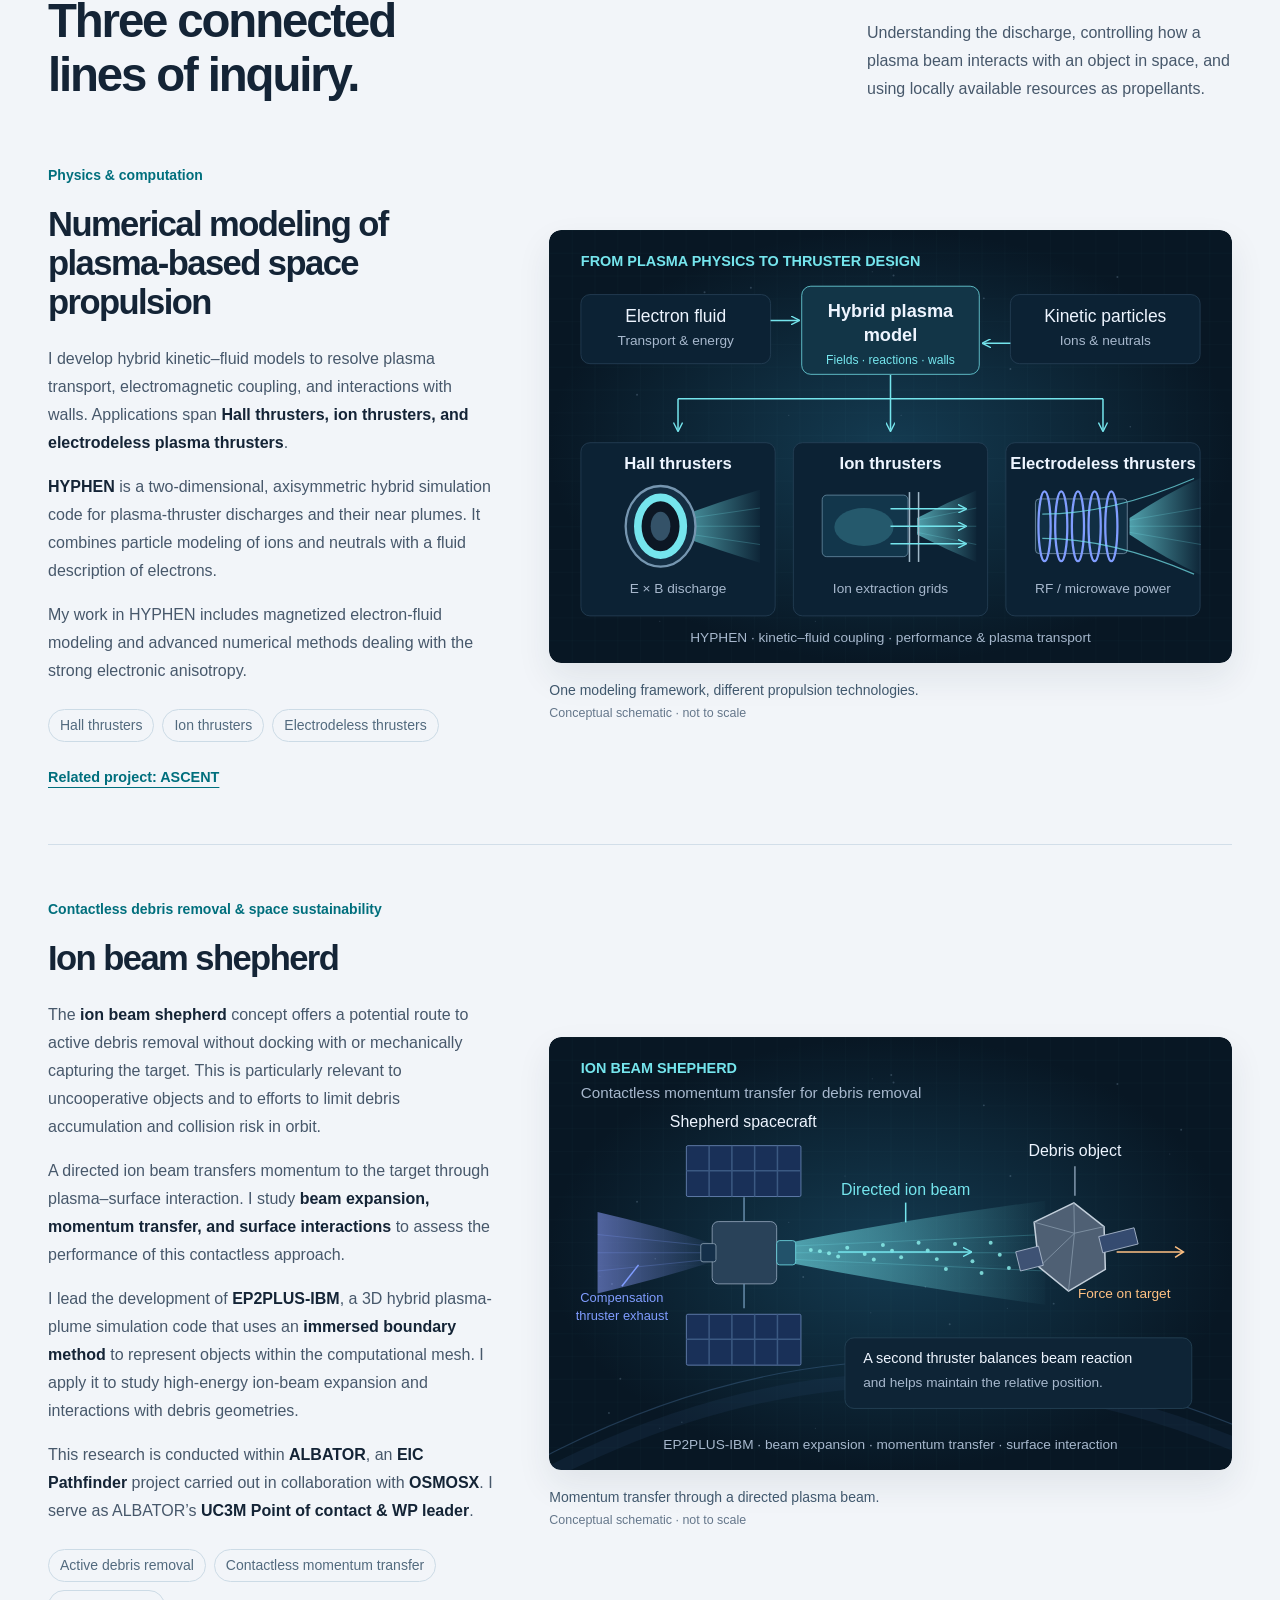
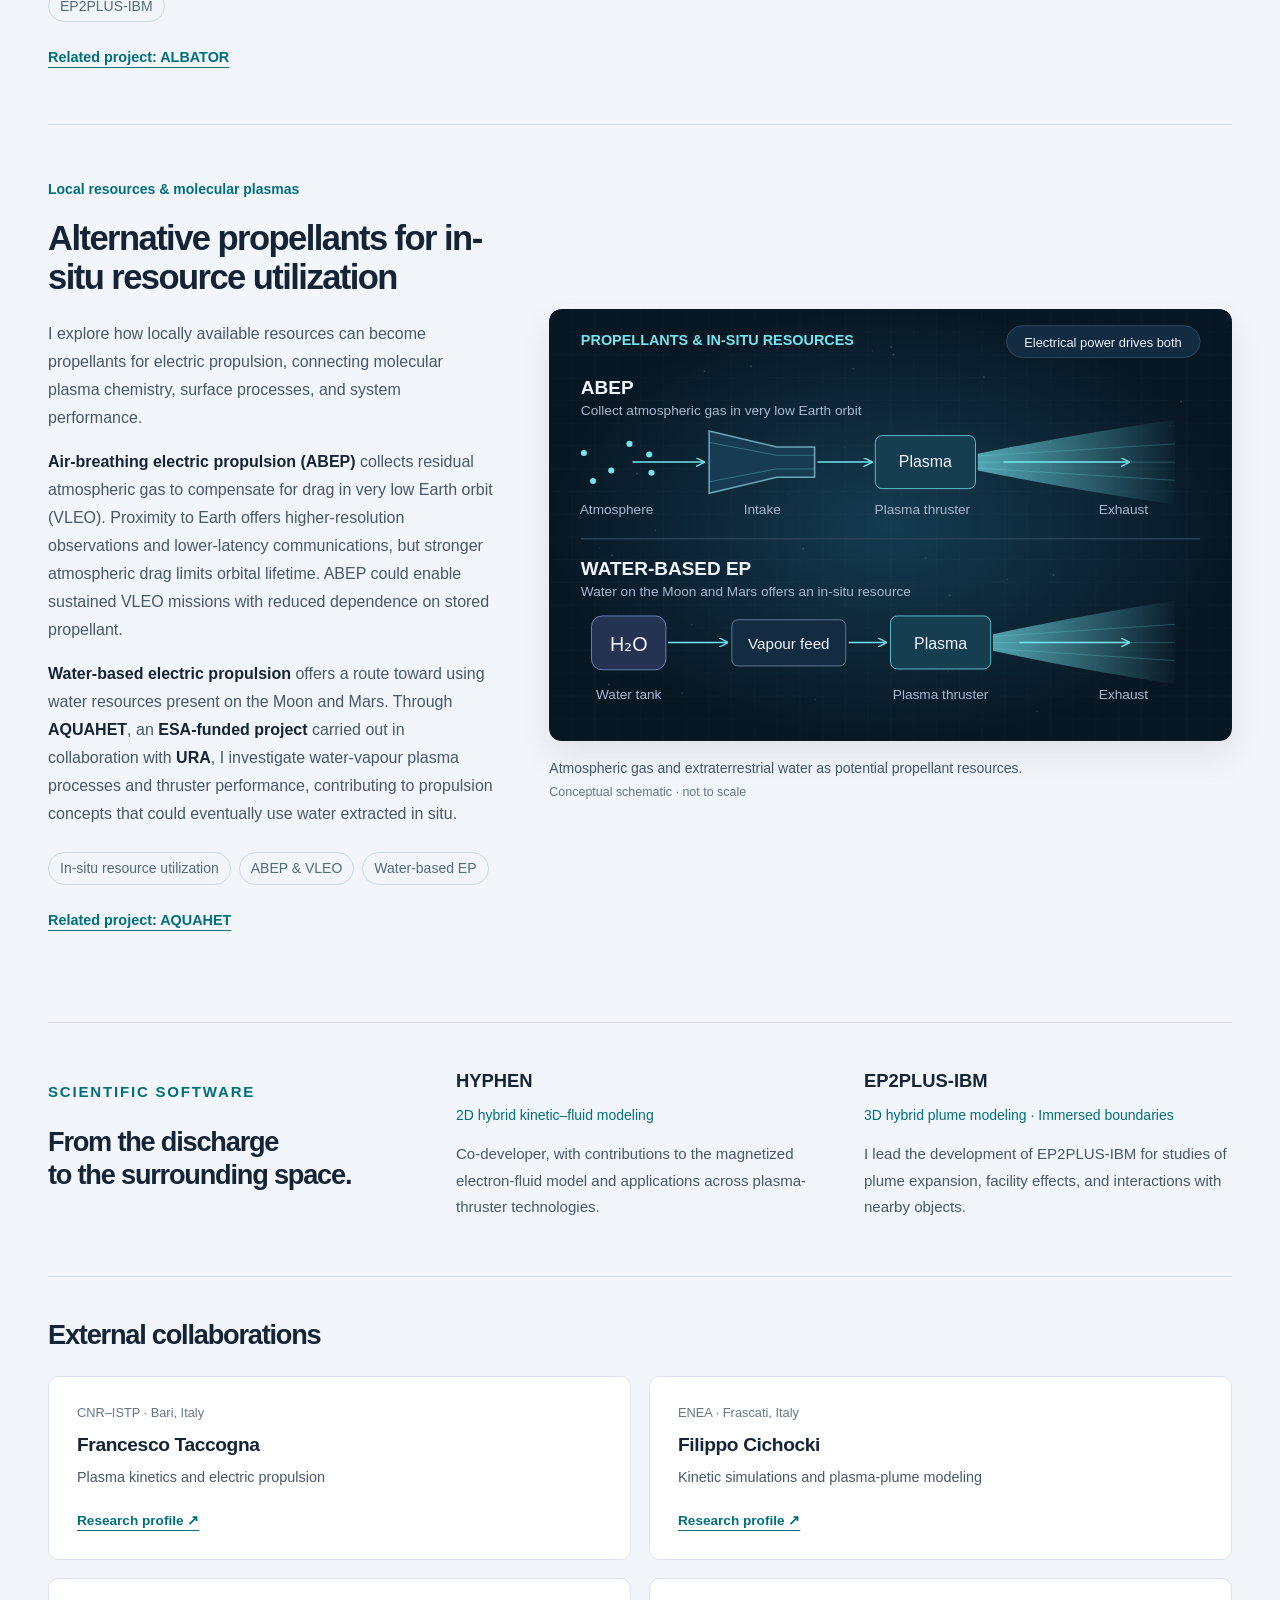
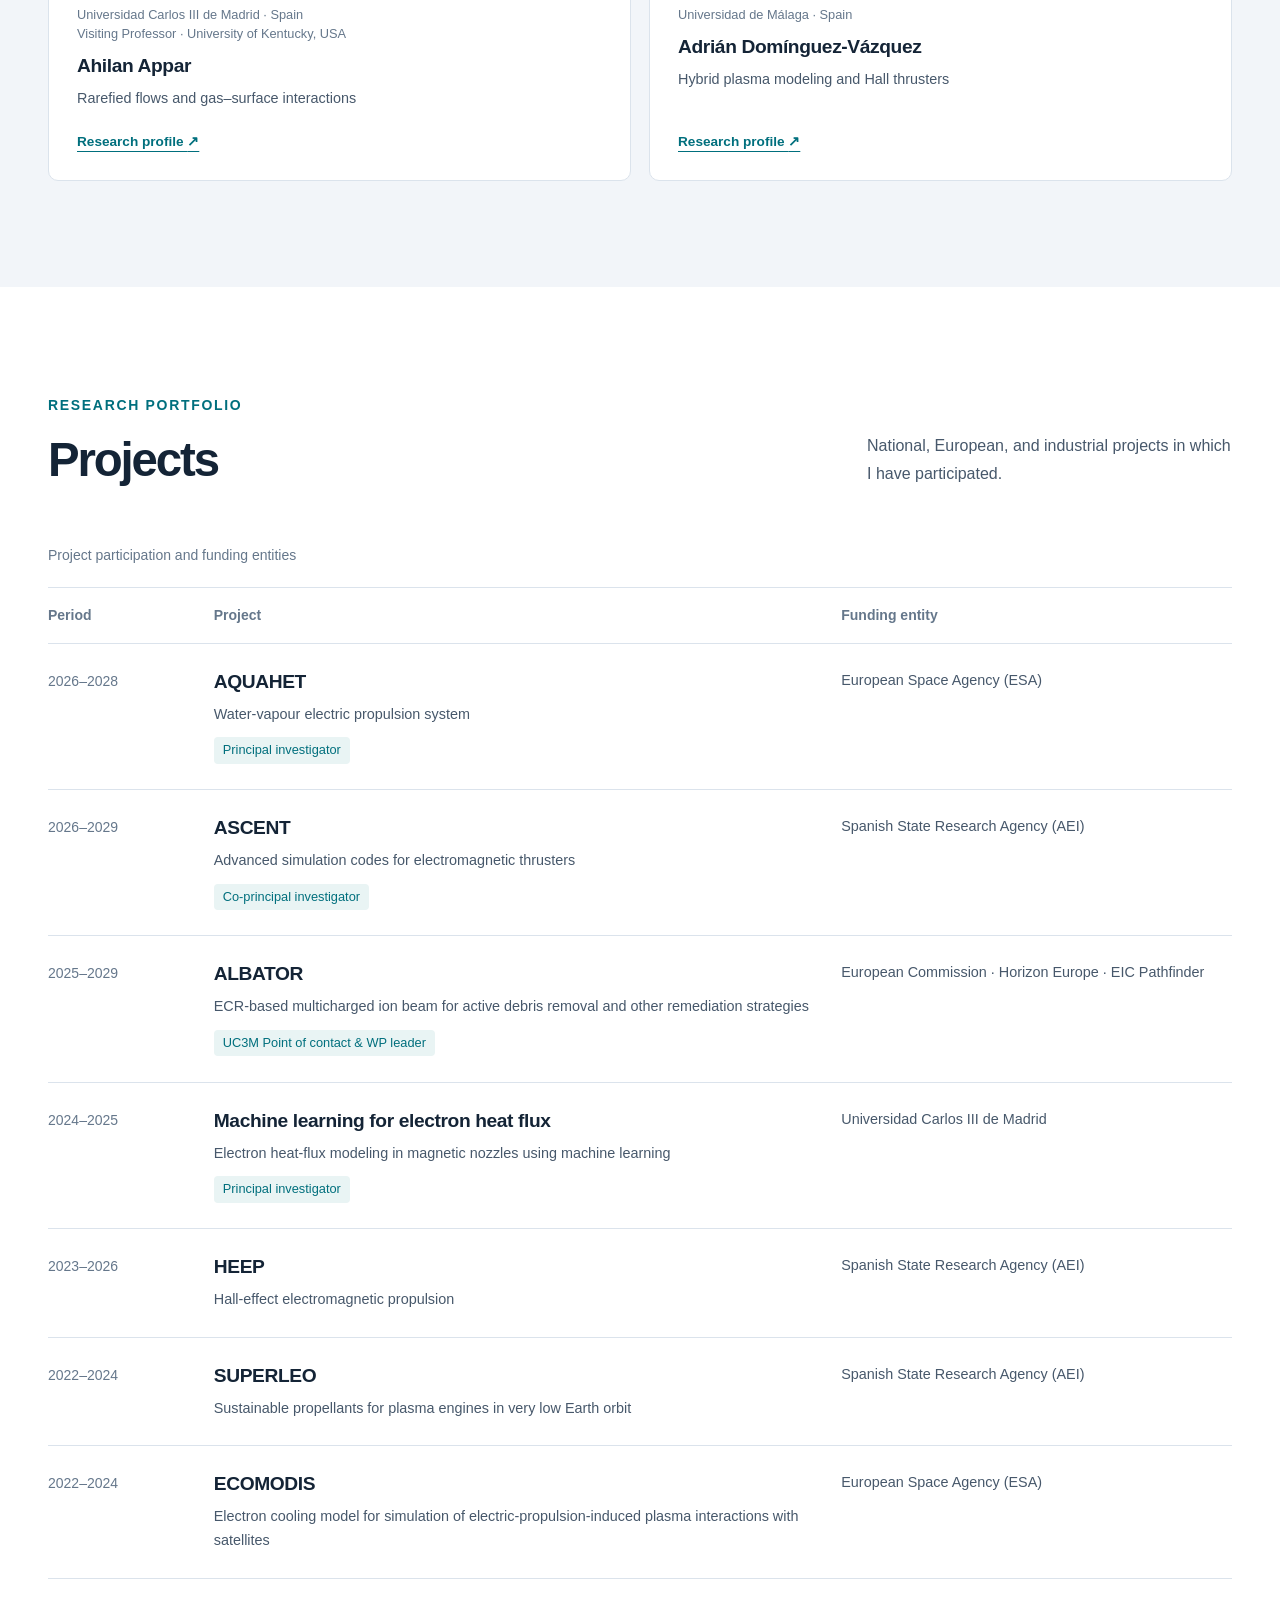
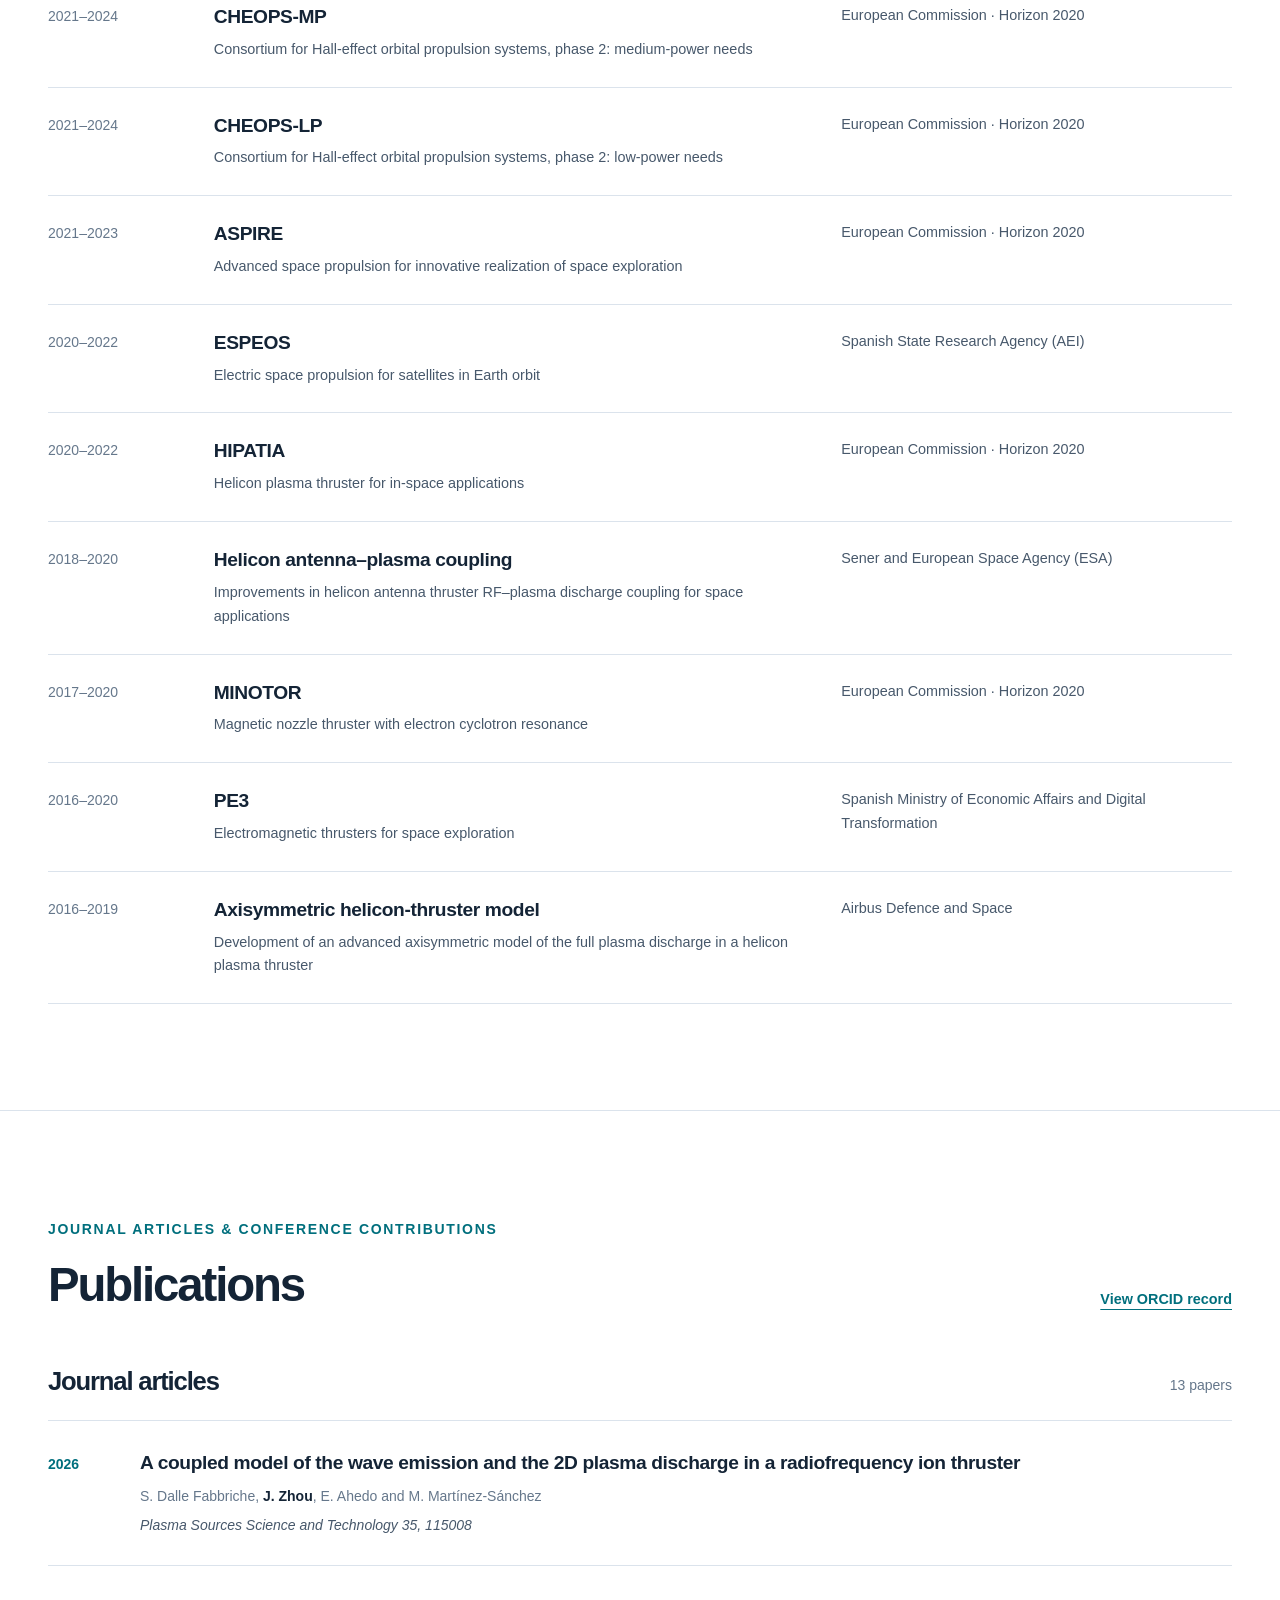
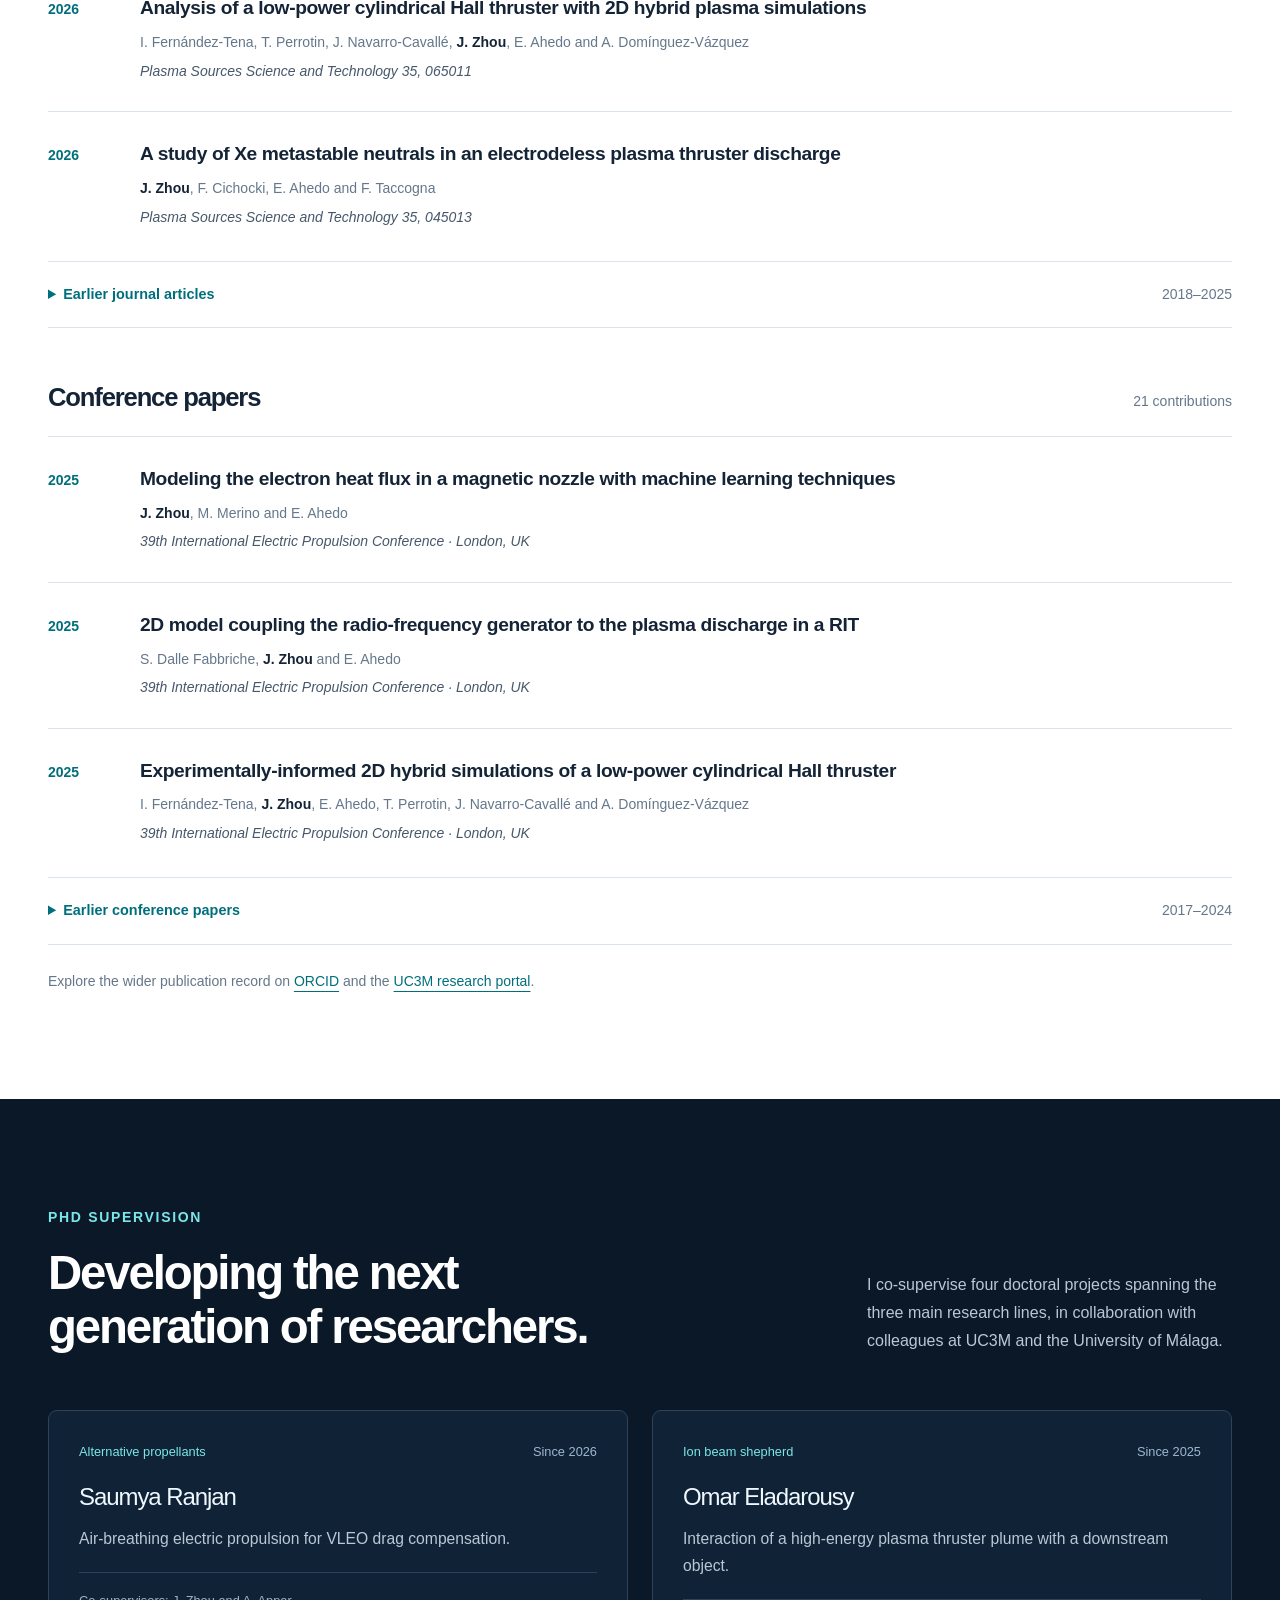
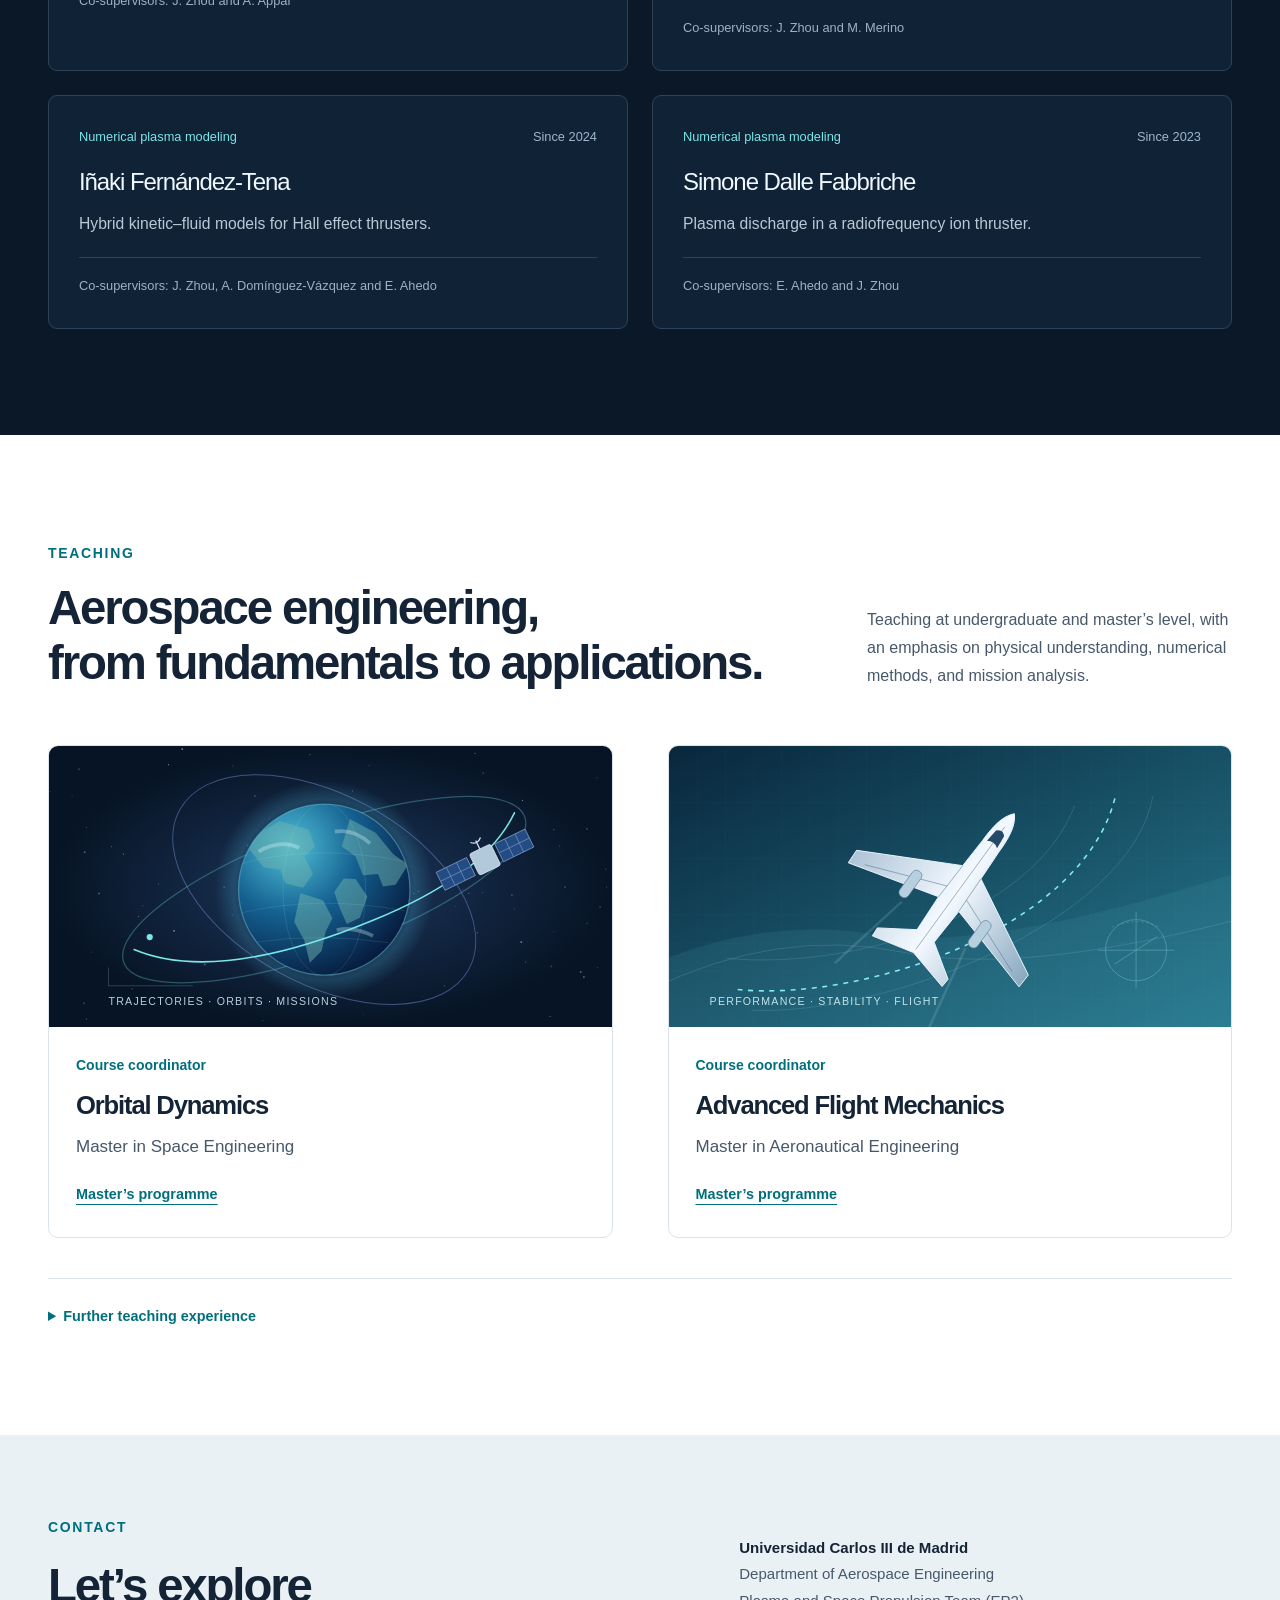
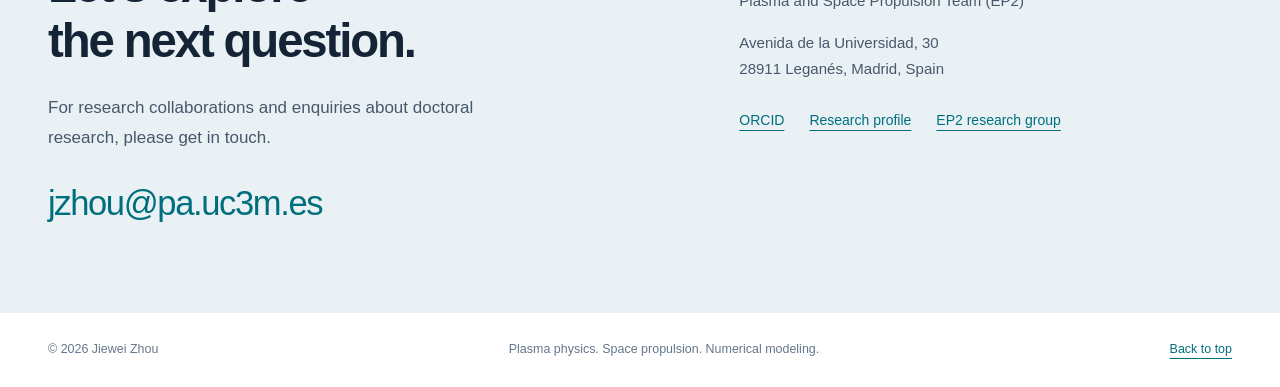
==== commit db740538: "Rename external collaborations and add Kentucky affiliation" ====
--- a/index.html
+++ b/index.html
@@ -7,7 +7,7 @@
 <meta property="og:url" content="https://jieweiz.github.io/"><meta property="og:image" content="https://jieweiz.github.io/assets/jiewei-zhou.jpg">
 <link rel="canonical" href="https://jieweiz.github.io/"><link rel="icon" type="image/svg+xml" href="assets/favicon.svg">
 <link rel="stylesheet" href="styles.css?v=122b12b890"><script src="script.js" defer></script>
-</head><body><a class="skip-link" href="#main">Skip to content</a><header class="site-header"><div class="nav-wrap"><button class="menu-toggle" type="button" aria-expanded="false" aria-controls="main-nav">Menu <span aria-hidden="true">☰</span></button><nav id="main-nav" aria-label="Main navigation"><a href="#about">About</a><a href="#research">Research</a><a href="#collaborations">Collaborations</a><a href="#projects">Projects</a><a href="#publications">Publications</a><a href="#supervision">PhD supervision</a><a href="#teaching">Teaching</a><a class="nav-contact" href="#contact">Contact</a></nav></div></header><main id="main"><section class="hero" id="home" aria-labelledby="hero-title"><div class="wrap hero-layout"><div class="hero-copy"><p class="eyebrow">Plasma physics · Space propulsion</p><h1 id="hero-title">Jiewei Zhou<span>Modeling the physics<br>of in-space plasma propulsion.</span></h1><p class="role">Associate Professor · Universidad Carlos III de Madrid</p><p class="hero-description">I conduct research in numerical plasma modeling, alternative propellants, and ion-beam technologies for space debris removal.</p><div class="hero-actions"><a class="button" href="#research">Explore research</a><a class="button button-outline" href="#projects">Research projects</a></div></div><figure class="hero-visual"><img src="assets/hall-thruster.webp" width="1600" height="800" alt="The HERMeS Hall thruster firing in a vacuum chamber, with a luminous blue plasma plume." fetchpriority="high"><figcaption>Electric propulsion in action<span>HERMeS Hall thruster · <a href="https://images.nasa.gov/details/GRC-2015-C-01182">NASA/GRC</a></span></figcaption></figure></div><div class="wrap research-index" aria-label="Main research lines"><a href="#modeling">Numerical plasma modeling</a><a href="#shepherd">Ion beam shepherd</a><a href="#propellants">Alternative propellants &amp; ISRU</a></div></section><section class="section wrap about-section" id="about" aria-labelledby="about-title"><div class="about-portrait"><img src="assets/jiewei-zhou.jpg" width="1280" height="1280" alt="Portrait of Jiewei Zhou" loading="lazy"><p><strong>Jiewei Zhou</strong><br>Associate Professor<br>Plasma and Space Propulsion Team</p></div><div class="about-copy"><h2 id="about-title">About</h2>
+</head><body><a class="skip-link" href="#main">Skip to content</a><header class="site-header"><div class="nav-wrap"><button class="menu-toggle" type="button" aria-expanded="false" aria-controls="main-nav">Menu <span aria-hidden="true">☰</span></button><nav id="main-nav" aria-label="Main navigation"><a href="#about">About</a><a href="#research">Research</a><a href="#collaborations">External collaborations</a><a href="#projects">Projects</a><a href="#publications">Publications</a><a href="#supervision">PhD supervision</a><a href="#teaching">Teaching</a><a class="nav-contact" href="#contact">Contact</a></nav></div></header><main id="main"><section class="hero" id="home" aria-labelledby="hero-title"><div class="wrap hero-layout"><div class="hero-copy"><p class="eyebrow">Plasma physics · Space propulsion</p><h1 id="hero-title">Jiewei Zhou<span>Modeling the physics<br>of in-space plasma propulsion.</span></h1><p class="role">Associate Professor · Universidad Carlos III de Madrid</p><p class="hero-description">I conduct research in numerical plasma modeling, alternative propellants, and ion-beam technologies for space debris removal.</p><div class="hero-actions"><a class="button" href="#research">Explore research</a><a class="button button-outline" href="#projects">Research projects</a></div></div><figure class="hero-visual"><img src="assets/hall-thruster.webp" width="1600" height="800" alt="The HERMeS Hall thruster firing in a vacuum chamber, with a luminous blue plasma plume." fetchpriority="high"><figcaption>Electric propulsion in action<span>HERMeS Hall thruster · <a href="https://images.nasa.gov/details/GRC-2015-C-01182">NASA/GRC</a></span></figcaption></figure></div><div class="wrap research-index" aria-label="Main research lines"><a href="#modeling">Numerical plasma modeling</a><a href="#shepherd">Ion beam shepherd</a><a href="#propellants">Alternative propellants &amp; ISRU</a></div></section><section class="section wrap about-section" id="about" aria-labelledby="about-title"><div class="about-portrait"><img src="assets/jiewei-zhou.jpg" width="1280" height="1280" alt="Portrait of Jiewei Zhou" loading="lazy"><p><strong>Jiewei Zhou</strong><br>Associate Professor<br>Plasma and Space Propulsion Team</p></div><div class="about-copy"><h2 id="about-title">About</h2>
 <p class="lead">At Universidad Carlos III de Madrid, I lead research lines within the EP2 team of the Department of Aerospace Engineering, a María de Maeztu Unit of Excellence.</p>
 <p>I serve as principal investigator or co-principal investigator in competitive national and European R&amp;D projects and supervise several PhD theses.</p>
 <p>My research focuses on the numerical modeling of plasma-based space propulsion, novel electric propulsion concepts using alternative propellants for in-situ resource utilization, and ion beam shepherd technologies.</p>
@@ -27,7 +27,7 @@
 <ul class="tags"><li>In-situ resource utilization</li><li>ABEP &amp; VLEO</li><li>Water-based EP</li></ul>
 <a class="text-link" href="#aquahet">Related project: AQUAHET</a></div><figure class="concept"><a href="assets/concept-propellants.svg" aria-label="Open the alternative propellants schematic at full size"><picture><source media="(max-width:650px)" srcset="assets/concept-propellants-mobile.svg" width="540" height="810"><img src="assets/concept-propellants.svg" width="900" height="570" alt="Atmospheric gas collected through an intake and stored water supplied as vapour to a plasma thruster. Lunar and Martian water are potential future in-situ sources." loading="lazy"></source></picture></a><figcaption>Atmospheric gas and extraterrestrial water as potential propellant resources.<span>Conceptual schematic · not to scale</span></figcaption></figure></article>
 <div class="code-panel"><div><p class="eyebrow">Scientific software</p><h3>From the discharge<br>to the surrounding space.</h3></div><div><h4>HYPHEN</h4><span>2D hybrid kinetic–fluid modeling</span><p>Co-developer, with contributions to the magnetized electron-fluid model and applications across plasma-thruster technologies.</p></div><div><h4>EP2PLUS-IBM</h4><span>3D hybrid plume modeling · Immersed boundaries</span><p>I lead the development of EP2PLUS-IBM for studies of plume expansion, facility effects, and interactions with nearby objects.</p></div></div>
-<section class="collaborations" id="collaborations" aria-labelledby="collaborations-title"><h3 id="collaborations-title">Collaborations</h3><div class="collaboration-grid"><a class="collaborator-card" href="https://www.istp.cnr.it/it/staff/francesco-taccogna/"><span class="collaborator-affiliation">CNR–ISTP · Bari, Italy</span><h4>Francesco Taccogna</h4><p>Plasma kinetics and electric propulsion</p><span class="collaborator-profile">Research profile <span aria-hidden="true">↗</span></span></a><a class="collaborator-card" href="https://www.researchgate.net/profile/Filippo-Cichocki"><span class="collaborator-affiliation">ENEA · Frascati, Italy</span><h4>Filippo Cichocki</h4><p>Kinetic simulations and plasma-plume modeling</p><span class="collaborator-profile">Research profile <span aria-hidden="true">↗</span></span></a><a class="collaborator-card" href="https://aero.uc3m.es/people/ahilan-appar/"><span class="collaborator-affiliation">Universidad Carlos III de Madrid · Spain</span><h4>Ahilan Appar</h4><p>Rarefied flows and gas–surface interactions</p><span class="collaborator-profile">Research profile <span aria-hidden="true">↗</span></span></a><a class="collaborator-card" href="https://www.researchgate.net/profile/Adrian-Dominguez-Vazquez"><span class="collaborator-affiliation">Universidad de Málaga · Spain</span><h4>Adrián Domínguez-Vázquez</h4><p>Hybrid plasma modeling and Hall thrusters</p><span class="collaborator-profile">Research profile <span aria-hidden="true">↗</span></span></a></div></section>
+<section class="collaborations" id="collaborations" aria-labelledby="collaborations-title"><h3 id="collaborations-title">External collaborations</h3><div class="collaboration-grid"><a class="collaborator-card" href="https://www.istp.cnr.it/it/staff/francesco-taccogna/"><span class="collaborator-affiliation">CNR–ISTP · Bari, Italy</span><h4>Francesco Taccogna</h4><p>Plasma kinetics and electric propulsion</p><span class="collaborator-profile">Research profile <span aria-hidden="true">↗</span></span></a><a class="collaborator-card" href="https://www.researchgate.net/profile/Filippo-Cichocki"><span class="collaborator-affiliation">ENEA · Frascati, Italy</span><h4>Filippo Cichocki</h4><p>Kinetic simulations and plasma-plume modeling</p><span class="collaborator-profile">Research profile <span aria-hidden="true">↗</span></span></a><a class="collaborator-card" href="https://aero.uc3m.es/people/ahilan-appar/"><span class="collaborator-affiliation">Universidad Carlos III de Madrid · Spain<br>Visiting Professor · University of Kentucky, USA</span><h4>Ahilan Appar</h4><p>Rarefied flows and gas–surface interactions</p><span class="collaborator-profile">Research profile <span aria-hidden="true">↗</span></span></a><a class="collaborator-card" href="https://www.researchgate.net/profile/Adrian-Dominguez-Vazquez"><span class="collaborator-affiliation">Universidad de Málaga · Spain</span><h4>Adrián Domínguez-Vázquez</h4><p>Hybrid plasma modeling and Hall thrusters</p><span class="collaborator-profile">Research profile <span aria-hidden="true">↗</span></span></a></div></section>
 </div></section><section class="projects-section" id="projects" aria-labelledby="projects-title"><div class="wrap section"><div class="section-heading"><div><p class="eyebrow">Research portfolio</p><h2 id="projects-title">Projects</h2></div><p>National, European, and industrial projects in which I have participated.</p></div><div class="project-table-wrap"><table class="project-table"><caption>Project participation and funding entities</caption><thead><tr><th scope="col">Period</th><th scope="col">Project</th><th scope="col">Funding entity</th></tr></thead><tbody><tr id="aquahet"><td data-label="Period" class="project-dates">2026–2028</td><th scope="row" class="project-name"><h3>AQUAHET</h3><p>Water-vapour electric propulsion system</p><span class="project-role-label">Principal investigator</span></th><td data-label="Funding entity" class="project-funder">European Space Agency (ESA)</td></tr><tr id="ascent"><td data-label="Period" class="project-dates">2026–2029</td><th scope="row" class="project-name"><h3>ASCENT</h3><p>Advanced simulation codes for electromagnetic thrusters</p><span class="project-role-label">Co-principal investigator</span></th><td data-label="Funding entity" class="project-funder">Spanish State Research Agency (AEI)</td></tr><tr id="albator"><td data-label="Period" class="project-dates">2025–2029</td><th scope="row" class="project-name"><h3>ALBATOR</h3><p>ECR-based multicharged ion beam for active debris removal and other remediation strategies</p><span class="project-role-label">UC3M Point of contact &amp; WP leader</span></th><td data-label="Funding entity" class="project-funder">European Commission · Horizon Europe · EIC Pathfinder</td></tr><tr id="ml-heat-flux"><td data-label="Period" class="project-dates">2024–2025</td><th scope="row" class="project-name"><h3>Machine learning for electron heat flux</h3><p>Electron heat-flux modeling in magnetic nozzles using machine learning</p><span class="project-role-label">Principal investigator</span></th><td data-label="Funding entity" class="project-funder">Universidad Carlos III de Madrid</td></tr><tr id="heep"><td data-label="Period" class="project-dates">2023–2026</td><th scope="row" class="project-name"><h3>HEEP</h3><p>Hall-effect electromagnetic propulsion</p></th><td data-label="Funding entity" class="project-funder">Spanish State Research Agency (AEI)</td></tr><tr id="superleo"><td data-label="Period" class="project-dates">2022–2024</td><th scope="row" class="project-name"><h3>SUPERLEO</h3><p>Sustainable propellants for plasma engines in very low Earth orbit</p></th><td data-label="Funding entity" class="project-funder">Spanish State Research Agency (AEI)</td></tr><tr id="ecomodis"><td data-label="Period" class="project-dates">2022–2024</td><th scope="row" class="project-name"><h3>ECOMODIS</h3><p>Electron cooling model for simulation of electric-propulsion-induced plasma interactions with satellites</p></th><td data-label="Funding entity" class="project-funder">European Space Agency (ESA)</td></tr><tr id="cheops-mp"><td data-label="Period" class="project-dates">2021–2024</td><th scope="row" class="project-name"><h3>CHEOPS-MP</h3><p>Consortium for Hall-effect orbital propulsion systems, phase 2: medium-power needs</p></th><td data-label="Funding entity" class="project-funder">European Commission · Horizon 2020</td></tr><tr id="cheops-lp"><td data-label="Period" class="project-dates">2021–2024</td><th scope="row" class="project-name"><h3>CHEOPS-LP</h3><p>Consortium for Hall-effect orbital propulsion systems, phase 2: low-power needs</p></th><td data-label="Funding entity" class="project-funder">European Commission · Horizon 2020</td></tr><tr id="aspire"><td data-label="Period" class="project-dates">2021–2023</td><th scope="row" class="project-name"><h3>ASPIRE</h3><p>Advanced space propulsion for innovative realization of space exploration</p></th><td data-label="Funding entity" class="project-funder">European Commission · Horizon 2020</td></tr><tr id="espeos"><td data-label="Period" class="project-dates">2020–2022</td><th scope="row" class="project-name"><h3>ESPEOS</h3><p>Electric space propulsion for satellites in Earth orbit</p></th><td data-label="Funding entity" class="project-funder">Spanish State Research Agency (AEI)</td></tr><tr id="hipatia"><td data-label="Period" class="project-dates">2020–2022</td><th scope="row" class="project-name"><h3>HIPATIA</h3><p>Helicon plasma thruster for in-space applications</p></th><td data-label="Funding entity" class="project-funder">European Commission · Horizon 2020</td></tr><tr id="helicon-rf"><td data-label="Period" class="project-dates">2018–2020</td><th scope="row" class="project-name"><h3>Helicon antenna–plasma coupling</h3><p>Improvements in helicon antenna thruster RF–plasma discharge coupling for space applications</p></th><td data-label="Funding entity" class="project-funder">Sener and European Space Agency (ESA)</td></tr><tr id="minotor"><td data-label="Period" class="project-dates">2017–2020</td><th scope="row" class="project-name"><h3>MINOTOR</h3><p>Magnetic nozzle thruster with electron cyclotron resonance</p></th><td data-label="Funding entity" class="project-funder">European Commission · Horizon 2020</td></tr><tr id="pe3"><td data-label="Period" class="project-dates">2016–2020</td><th scope="row" class="project-name"><h3>PE3</h3><p>Electromagnetic thrusters for space exploration</p></th><td data-label="Funding entity" class="project-funder">Spanish Ministry of Economic Affairs and Digital Transformation</td></tr><tr id="helicon-model"><td data-label="Period" class="project-dates">2016–2019</td><th scope="row" class="project-name"><h3>Axisymmetric helicon-thruster model</h3><p>Development of an advanced axisymmetric model of the full plasma discharge in a helicon plasma thruster</p></th><td data-label="Funding entity" class="project-funder">Airbus Defence and Space</td></tr></tbody></table></div></div></section><section class="section wrap" id="publications" aria-labelledby="publications-title"><div class="section-heading"><div><p class="eyebrow">Journal articles &amp; conference contributions</p><h2 id="publications-title">Publications</h2></div><a class="text-link" href="https://orcid.org/0000-0002-7934-0280">View ORCID record</a></div>
 <div class="publication-category"><h3>Journal articles</h3><span>13 papers</span></div><ol class="publications-list"><li class="paper"><span class="paper-year">2026</span><div><h4><a href="https://doi.org/10.1088/1361-6595/aeb68a">A coupled model of the wave emission and the 2D plasma discharge in a radiofrequency ion thruster</a></h4><p class="authors">S. Dalle Fabbriche, <strong>J. Zhou</strong>, E. Ahedo and M. Martínez-Sánchez</p><p class="journal">Plasma Sources Science and Technology 35, 115008</p></div></li><li class="paper"><span class="paper-year">2026</span><div><h4><a href="https://doi.org/10.1088/1361-6595/ae7c2e">Analysis of a low-power cylindrical Hall thruster with 2D hybrid plasma simulations</a></h4><p class="authors">I. Fernández-Tena, T. Perrotin, J. Navarro-Cavallé, <strong>J. Zhou</strong>, E. Ahedo and A. Domínguez-Vázquez</p><p class="journal">Plasma Sources Science and Technology 35, 065011</p></div></li><li class="paper"><span class="paper-year">2026</span><div><h4><a href="https://doi.org/10.1088/1361-6595/ae5d6a">A study of Xe metastable neutrals in an electrodeless plasma thruster discharge</a></h4><p class="authors"><strong>J. Zhou</strong>, F. Cichocki, E. Ahedo and F. Taccogna</p><p class="journal">Plasma Sources Science and Technology 35, 045013</p></div></li></ol>
 <details class="more-papers"><summary>Earlier journal articles <span>2018–2025</span></summary><ol class="publications-list"><li class="paper"><span class="paper-year">2025</span><div><h4><a href="https://doi.org/10.1007/s44205-025-00158-6">Data-driven analysis of anomalous transport and three-wave-coupling effects in an E × B plasma</a></h4><p class="authors">B. Bayón-Buján, E. Bello-Benítez, <strong>J. Zhou</strong> and M. Merino</p><p class="journal">Journal of Electric Propulsion 4, 58</p></div></li><li class="paper"><span class="paper-year">2025</span><div><h4><a href="https://doi.org/10.1088/1361-6595/adf576">Modeling of a Hall thruster plume: influence of plume boundary conditions and size, and cathode location</a></h4><p class="authors">A. Domínguez-Vázquez, <strong>J. Zhou</strong>, A. Sevillano-González and E. Ahedo</p><p class="journal">Plasma Sources Science and Technology 34, 085004</p></div></li><li class="paper"><span class="paper-year">2025</span><div><h4><a href="https://doi.org/10.1088/1361-6595/adf5e3">An axisymmetric hybrid model of the plasma in a radio-frequency ion thruster chamber</a></h4><p class="authors">S. Dalle Fabbriche, <strong>J. Zhou</strong> and E. Ahedo</p><p class="journal">Plasma Sources Science and Technology 34, 085007</p></div></li><li class="paper"><span class="paper-year">2024</span><div><h4><a href="https://doi.org/10.1016/j.jppr.2024.10.001">A study of an air-breathing electrodeless plasma thruster discharge</a></h4><p class="authors"><strong>J. Zhou</strong>, F. Taccogna, P. Fajardo and E. Ahedo</p><p class="journal">Propulsion and Power Research 13, 459–474</p></div></li><li class="paper"><span class="paper-year">2023</span><div><h4><a href="https://doi.org/10.1088/1361-6595/ad01da">Analysis of a cusped helicon plasma thruster discharge</a></h4><p class="authors">P. Jiménez, <strong>J. Zhou</strong>, J. Navarro-Cavallé, P. Fajardo, M. Merino and E. Ahedo</p><p class="journal">Plasma Sources Science and Technology 32, 105013</p></div></li><li class="paper"><span class="paper-year">2022</span><div><h4><a href="https://doi.org/10.1088/1361-6595/ac64bc">Magnetized fluid electron model within a two-dimensional hybrid simulation code for electrodeless plasma thrusters</a></h4><p class="authors"><strong>J. Zhou</strong>, A. Domínguez-Vázquez, P. Fajardo and E. Ahedo</p><p class="journal">Plasma Sources Science and Technology 31, 045021</p></div></li><li class="paper"><span class="paper-year">2021</span><div><h4><a href="https://doi.org/10.1088/1361-6595/abeff3">Time-dependent expansion of a weakly-collisional plasma beam in a paraxial magnetic nozzle</a></h4><p class="authors"><strong>J. Zhou</strong>, G. Sánchez-Arriaga and E. Ahedo</p><p class="journal">Plasma Sources Science and Technology 30, 045009</p></div></li><li class="paper"><span class="paper-year">2021</span><div><h4><a href="https://doi.org/10.1088/1361-6595/abde20">Coupled plasma transport and electromagnetic wave simulation of an ECR thruster</a></h4><p class="authors">A. Sánchez-Villar, <strong>J. Zhou</strong>, E. Ahedo and M. Merino</p><p class="journal">Plasma Sources Science and Technology 30, 045005</p></div></li><li class="paper"><span class="paper-year">2019</span><div><h4><a href="https://doi.org/10.1088/1361-6595/ab4bd3">Numerical treatment of a magnetized electron fluid model within an electromagnetic plasma thruster simulation code</a></h4><p class="authors"><strong>J. Zhou</strong>, D. Pérez-Grande, P. Fajardo and E. Ahedo</p><p class="journal">Plasma Sources Science and Technology 28, 115004</p></div></li><li class="paper"><span class="paper-year">2018</span><div><h4><a href="https://doi.org/10.1088/1361-6595/aaad7f">Kinetic features and non-stationary electron trapping in paraxial magnetic nozzles</a></h4><p class="authors">G. Sánchez-Arriaga, <strong>J. Zhou</strong>, E. Ahedo, M. Martínez-Sánchez and J. J. Ramos</p><p class="journal">Plasma Sources Science and Technology 27, 035002</p></div></li></ol></details>
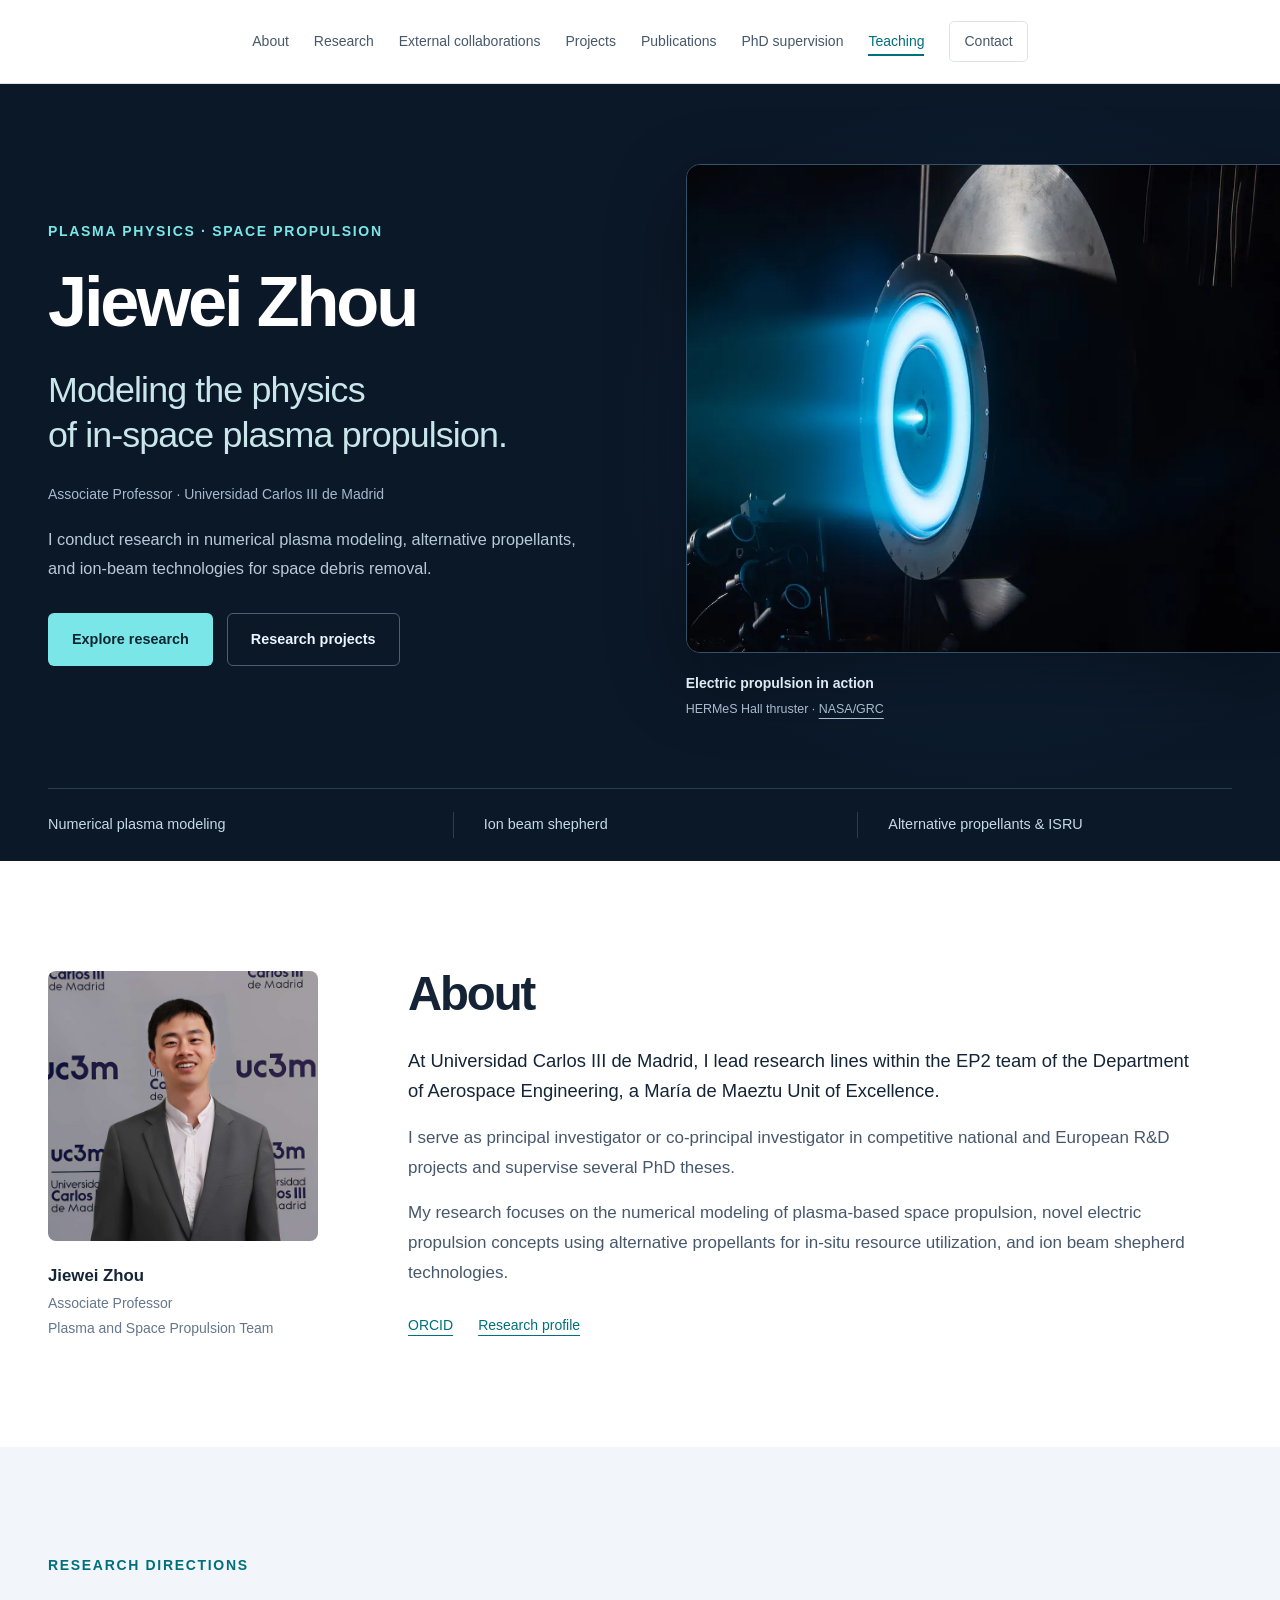
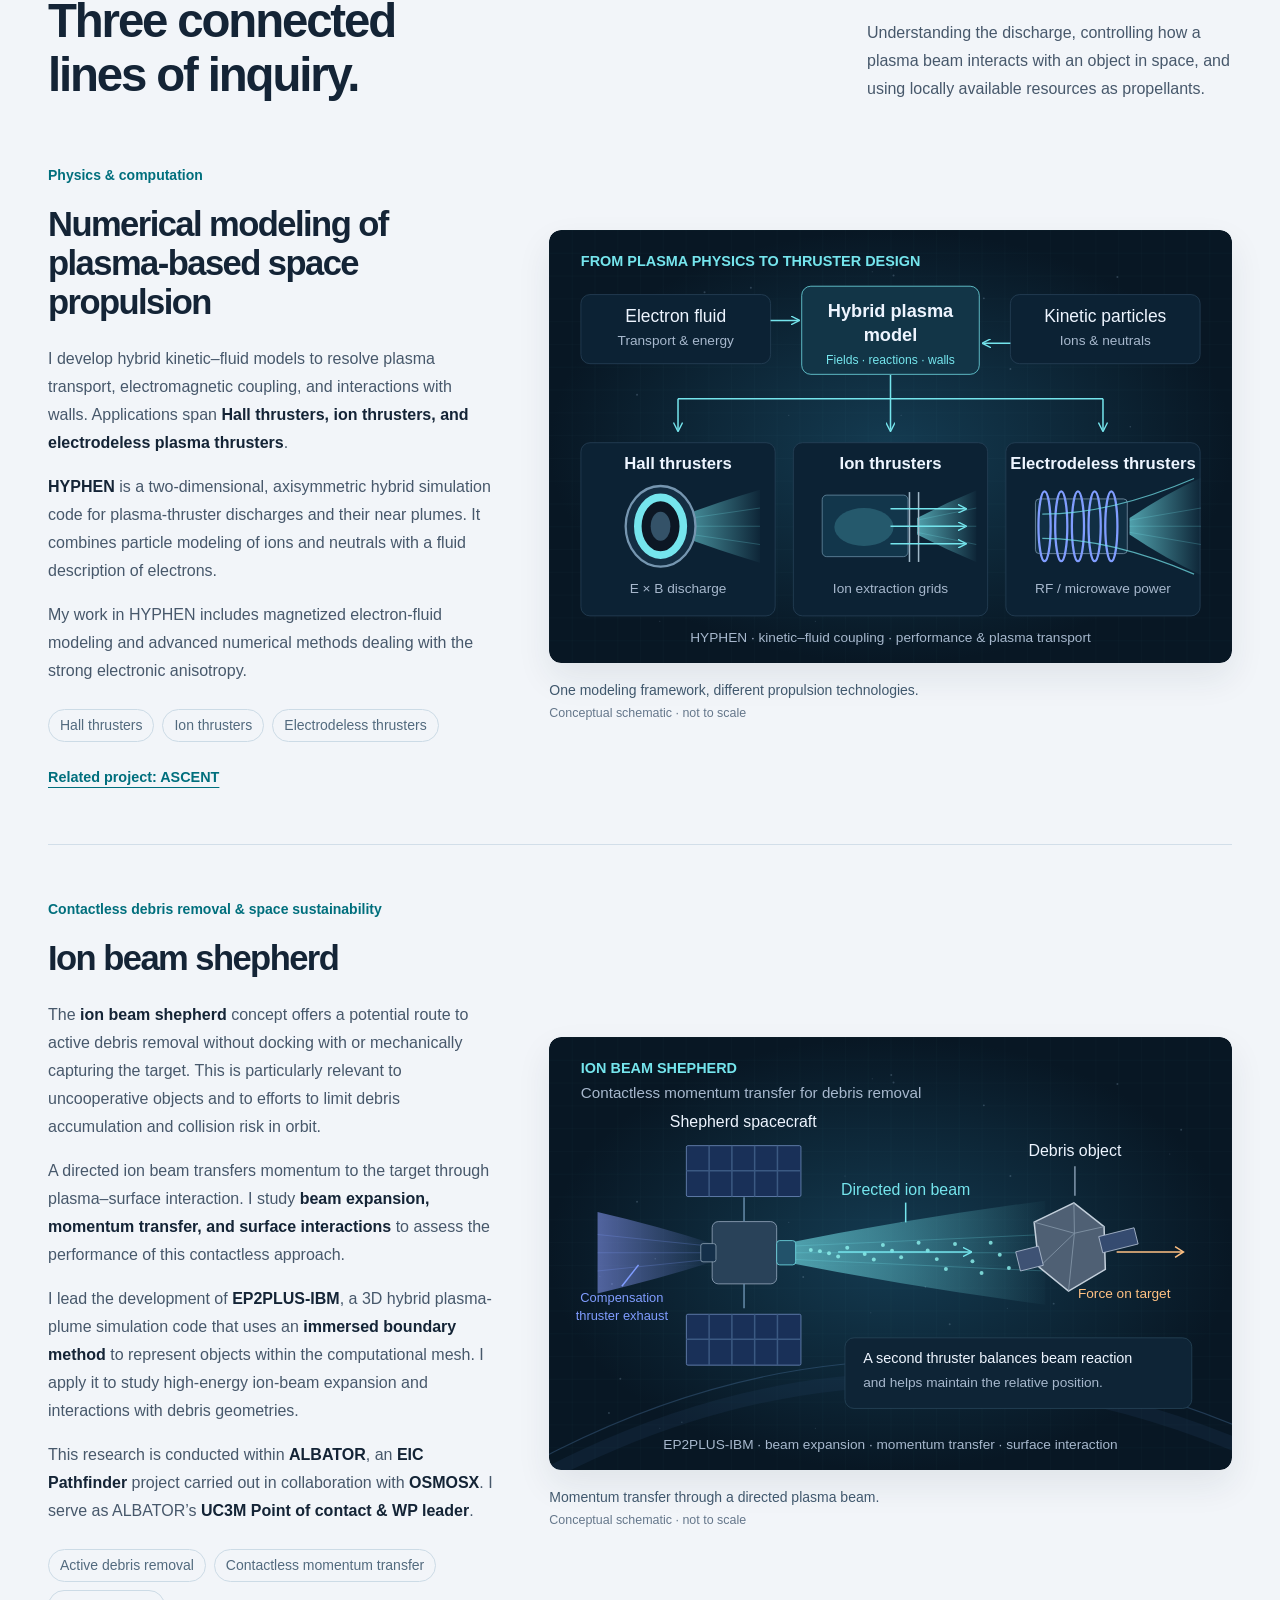
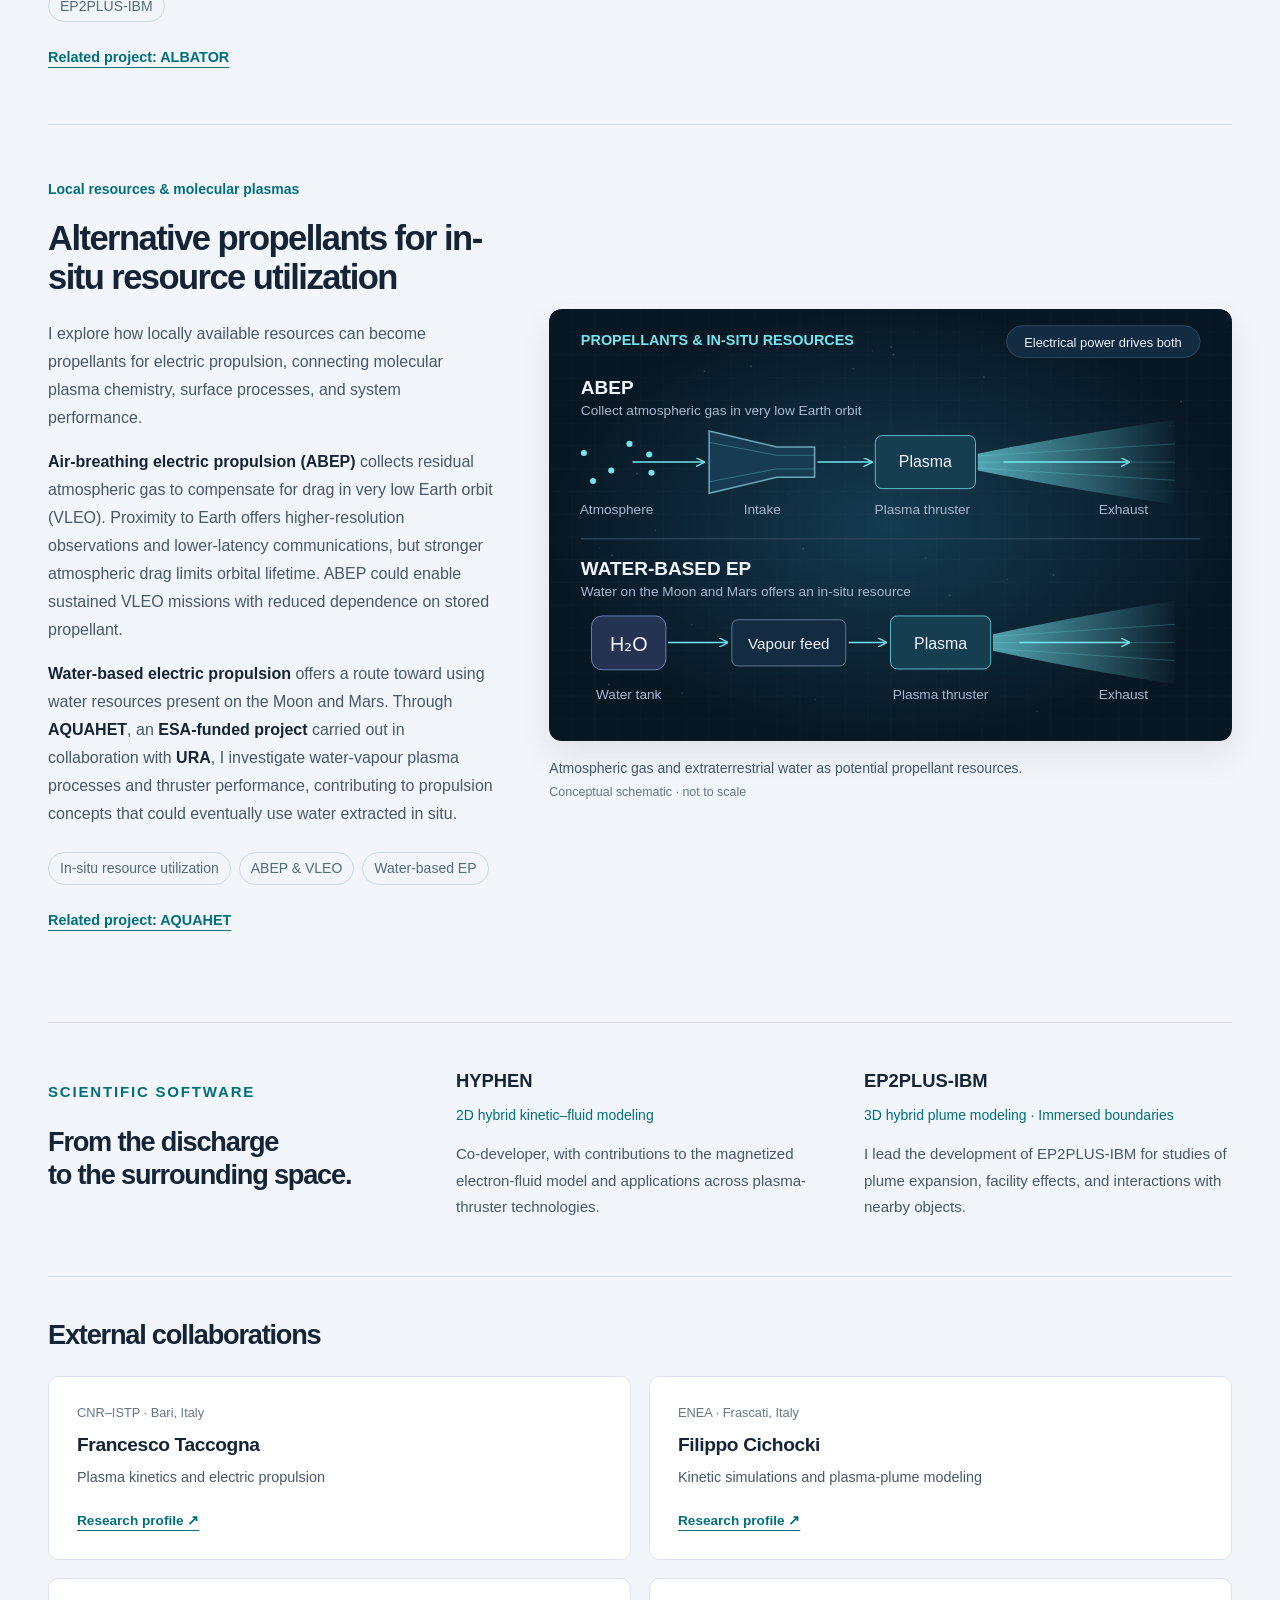
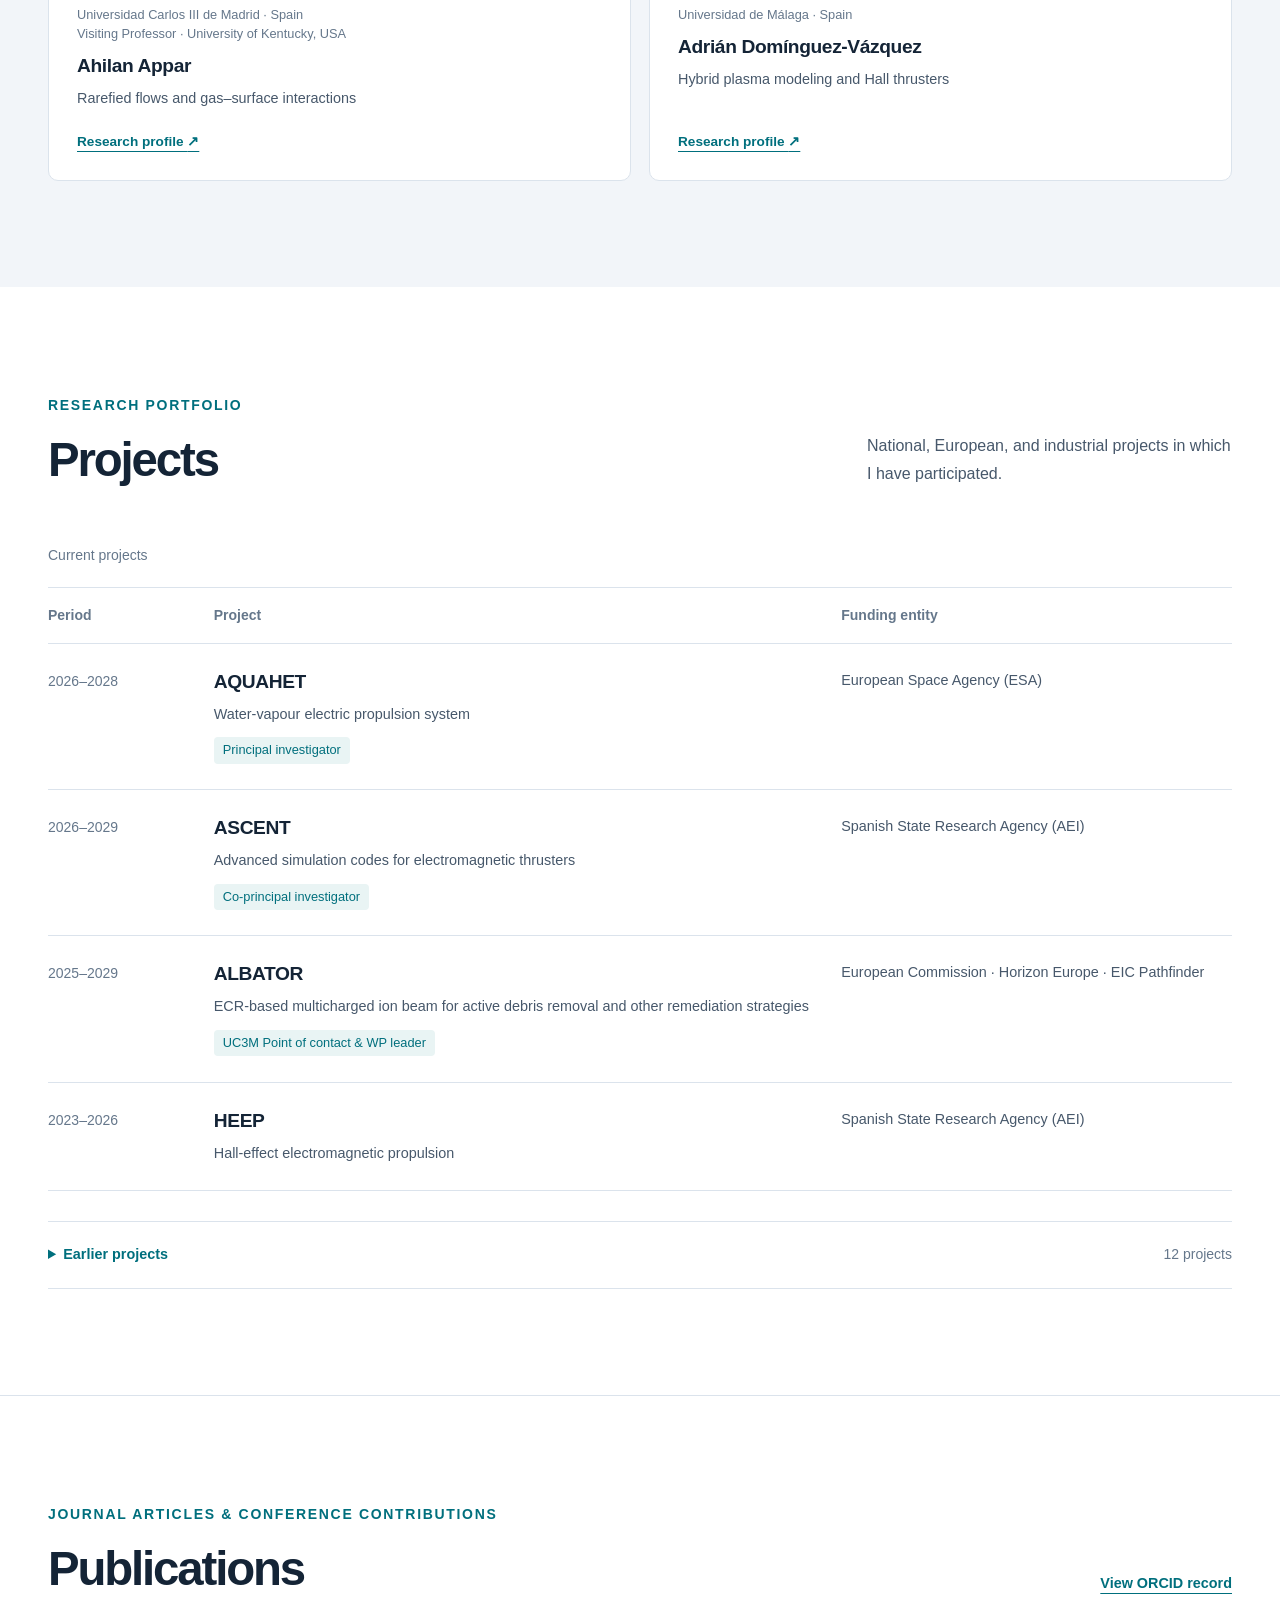
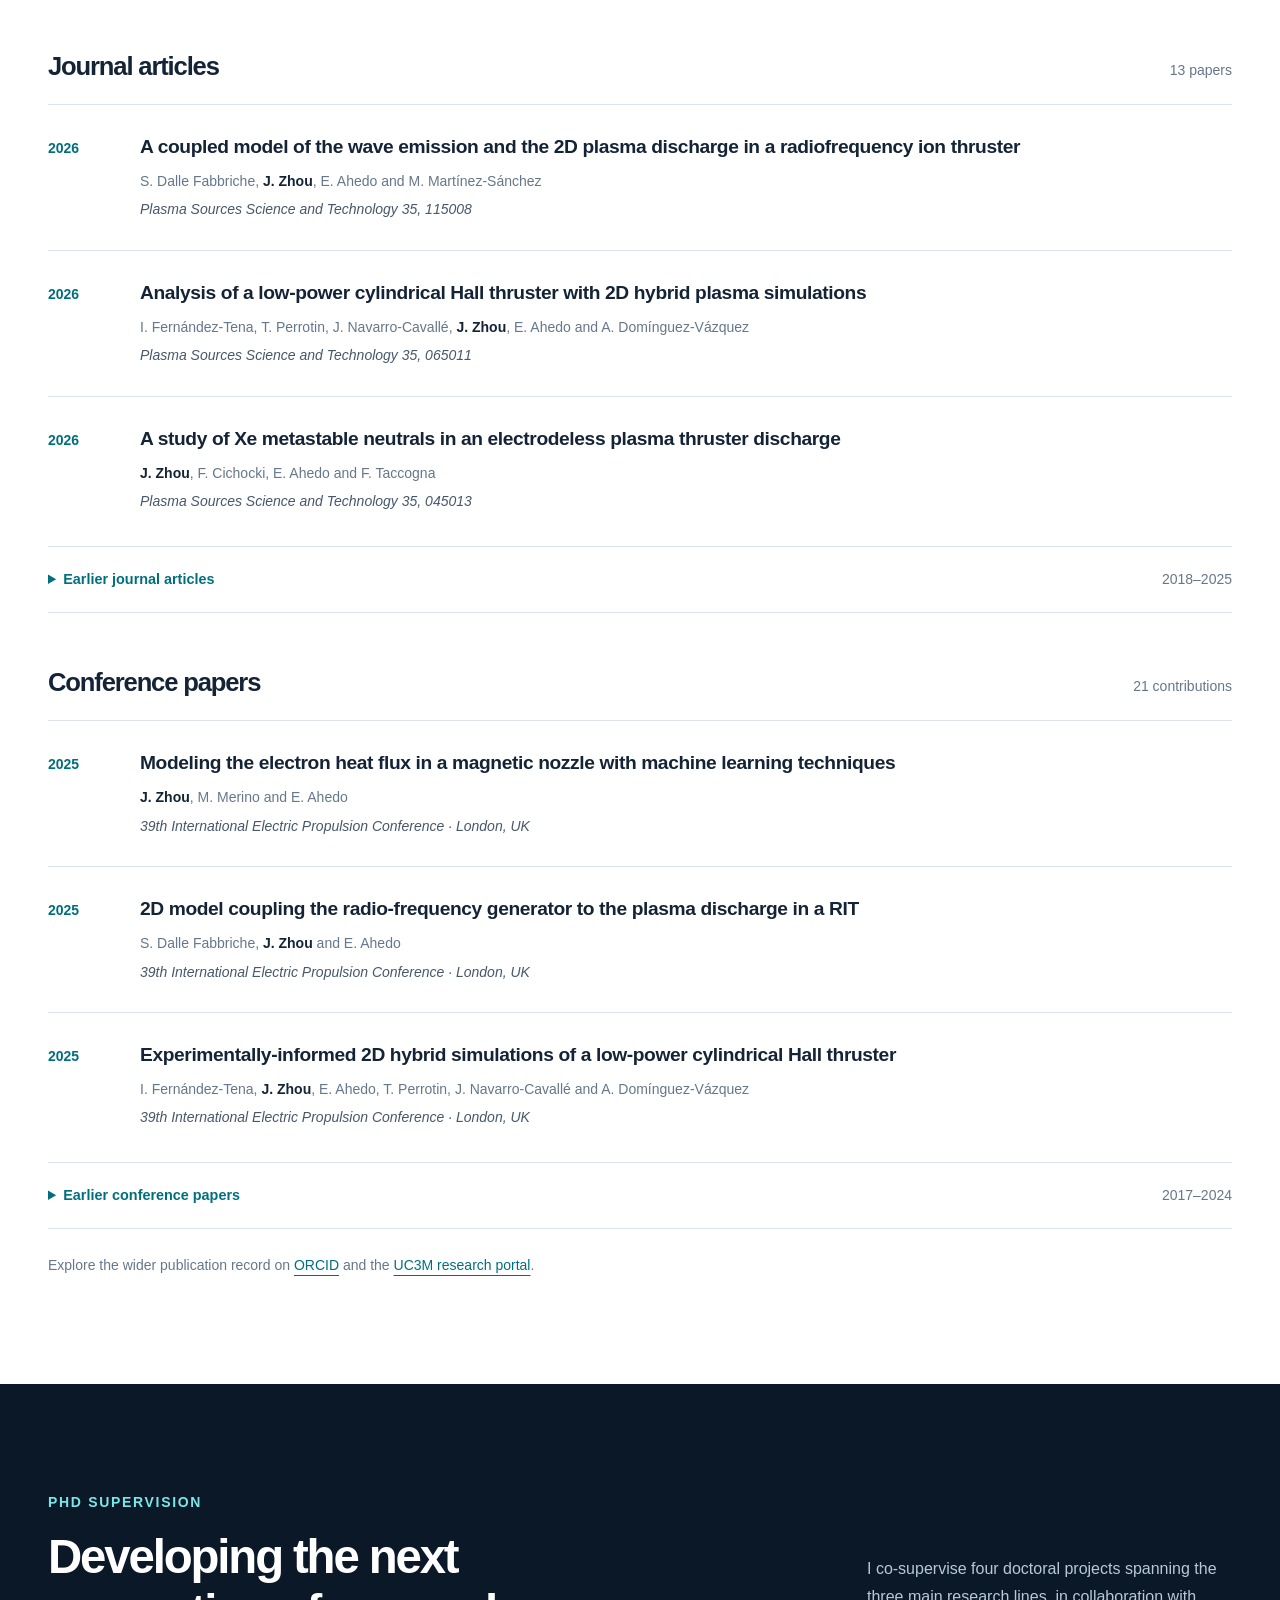
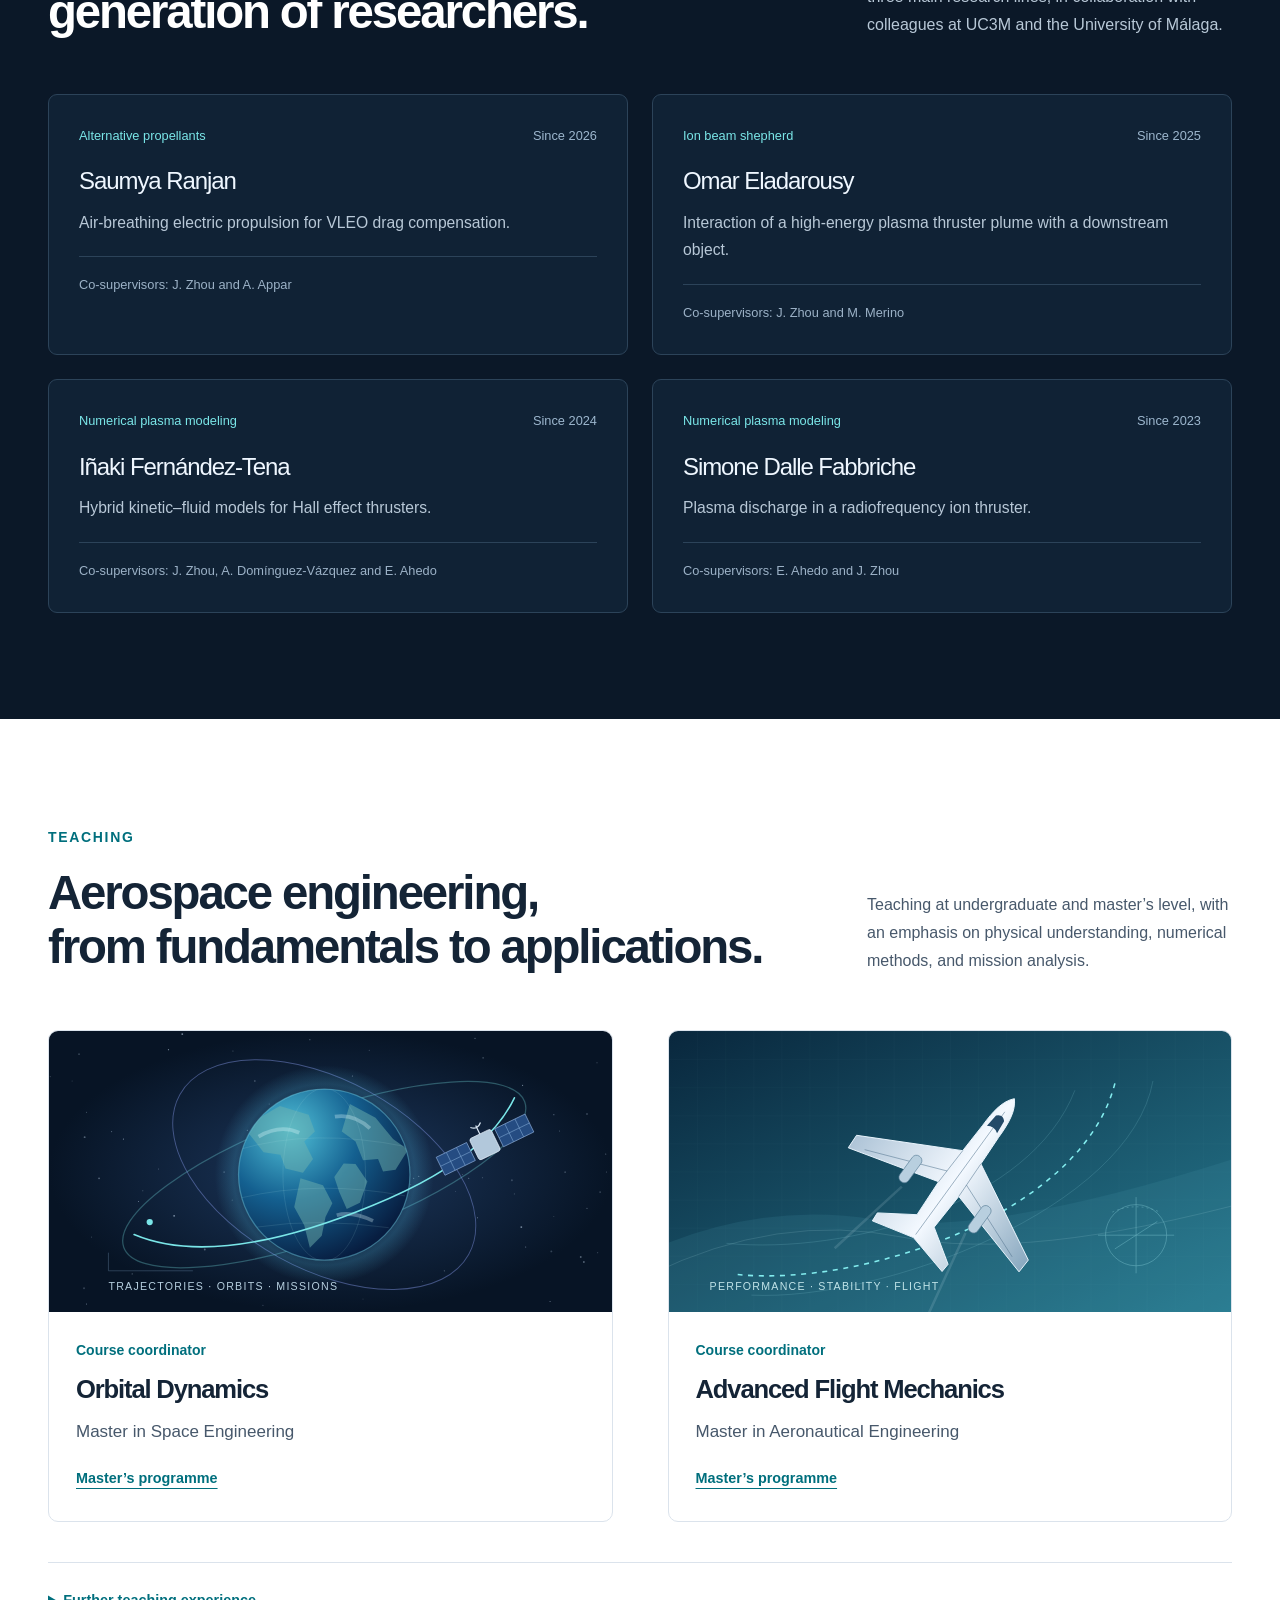
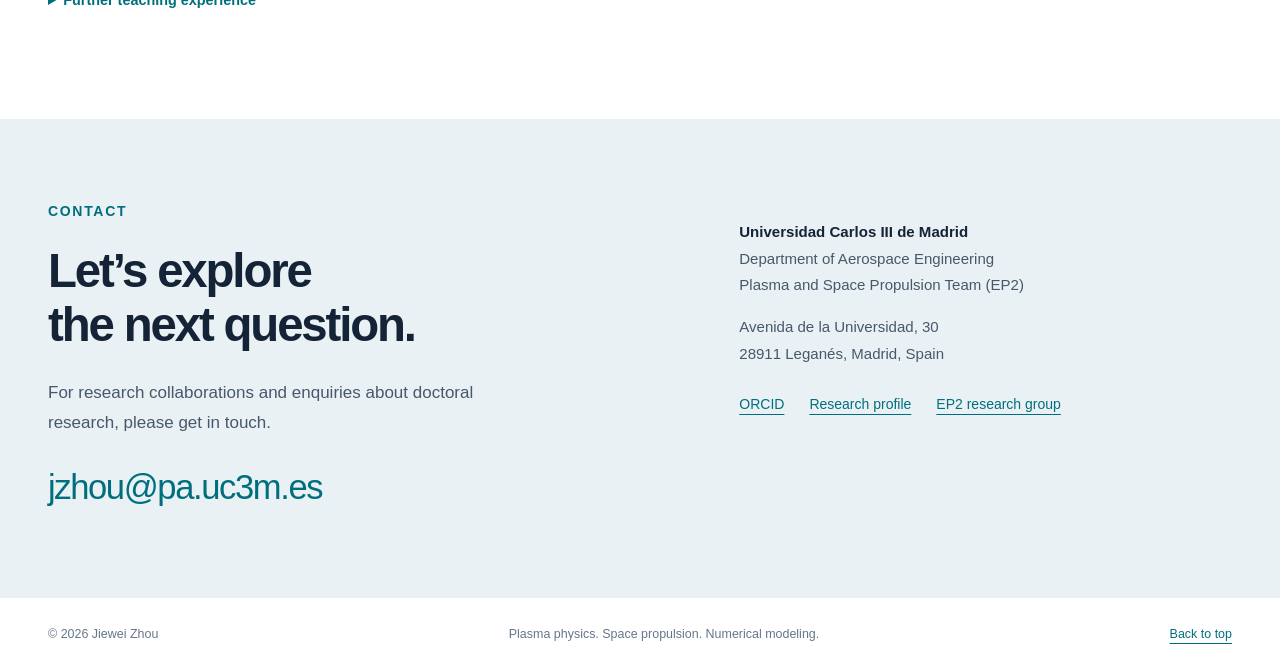
==== commit c28764b8: "Keep current projects visible and collapse earlier projects" ====
--- a/index.html
+++ b/index.html
@@ -6,7 +6,7 @@
 <meta property="og:title" content="Jiewei Zhou | Plasma-Based Space Propulsion"><meta property="og:description" content="Numerical plasma modeling, alternative propellants and ion beam shepherd research. Jiewei Zhou, Associate Professor at UC3M.">
 <meta property="og:url" content="https://jieweiz.github.io/"><meta property="og:image" content="https://jieweiz.github.io/assets/jiewei-zhou.jpg">
 <link rel="canonical" href="https://jieweiz.github.io/"><link rel="icon" type="image/svg+xml" href="assets/favicon.svg">
-<link rel="stylesheet" href="styles.css?v=122b12b890"><script src="script.js" defer></script>
+<link rel="stylesheet" href="styles.css?v=dae30e69f9"><script src="script.js" defer></script>
 </head><body><a class="skip-link" href="#main">Skip to content</a><header class="site-header"><div class="nav-wrap"><button class="menu-toggle" type="button" aria-expanded="false" aria-controls="main-nav">Menu <span aria-hidden="true">☰</span></button><nav id="main-nav" aria-label="Main navigation"><a href="#about">About</a><a href="#research">Research</a><a href="#collaborations">External collaborations</a><a href="#projects">Projects</a><a href="#publications">Publications</a><a href="#supervision">PhD supervision</a><a href="#teaching">Teaching</a><a class="nav-contact" href="#contact">Contact</a></nav></div></header><main id="main"><section class="hero" id="home" aria-labelledby="hero-title"><div class="wrap hero-layout"><div class="hero-copy"><p class="eyebrow">Plasma physics · Space propulsion</p><h1 id="hero-title">Jiewei Zhou<span>Modeling the physics<br>of in-space plasma propulsion.</span></h1><p class="role">Associate Professor · Universidad Carlos III de Madrid</p><p class="hero-description">I conduct research in numerical plasma modeling, alternative propellants, and ion-beam technologies for space debris removal.</p><div class="hero-actions"><a class="button" href="#research">Explore research</a><a class="button button-outline" href="#projects">Research projects</a></div></div><figure class="hero-visual"><img src="assets/hall-thruster.webp" width="1600" height="800" alt="The HERMeS Hall thruster firing in a vacuum chamber, with a luminous blue plasma plume." fetchpriority="high"><figcaption>Electric propulsion in action<span>HERMeS Hall thruster · <a href="https://images.nasa.gov/details/GRC-2015-C-01182">NASA/GRC</a></span></figcaption></figure></div><div class="wrap research-index" aria-label="Main research lines"><a href="#modeling">Numerical plasma modeling</a><a href="#shepherd">Ion beam shepherd</a><a href="#propellants">Alternative propellants &amp; ISRU</a></div></section><section class="section wrap about-section" id="about" aria-labelledby="about-title"><div class="about-portrait"><img src="assets/jiewei-zhou.jpg" width="1280" height="1280" alt="Portrait of Jiewei Zhou" loading="lazy"><p><strong>Jiewei Zhou</strong><br>Associate Professor<br>Plasma and Space Propulsion Team</p></div><div class="about-copy"><h2 id="about-title">About</h2>
 <p class="lead">At Universidad Carlos III de Madrid, I lead research lines within the EP2 team of the Department of Aerospace Engineering, a María de Maeztu Unit of Excellence.</p>
 <p>I serve as principal investigator or co-principal investigator in competitive national and European R&amp;D projects and supervise several PhD theses.</p>
@@ -28,7 +28,8 @@
 <a class="text-link" href="#aquahet">Related project: AQUAHET</a></div><figure class="concept"><a href="assets/concept-propellants.svg" aria-label="Open the alternative propellants schematic at full size"><picture><source media="(max-width:650px)" srcset="assets/concept-propellants-mobile.svg" width="540" height="810"><img src="assets/concept-propellants.svg" width="900" height="570" alt="Atmospheric gas collected through an intake and stored water supplied as vapour to a plasma thruster. Lunar and Martian water are potential future in-situ sources." loading="lazy"></source></picture></a><figcaption>Atmospheric gas and extraterrestrial water as potential propellant resources.<span>Conceptual schematic · not to scale</span></figcaption></figure></article>
 <div class="code-panel"><div><p class="eyebrow">Scientific software</p><h3>From the discharge<br>to the surrounding space.</h3></div><div><h4>HYPHEN</h4><span>2D hybrid kinetic–fluid modeling</span><p>Co-developer, with contributions to the magnetized electron-fluid model and applications across plasma-thruster technologies.</p></div><div><h4>EP2PLUS-IBM</h4><span>3D hybrid plume modeling · Immersed boundaries</span><p>I lead the development of EP2PLUS-IBM for studies of plume expansion, facility effects, and interactions with nearby objects.</p></div></div>
 <section class="collaborations" id="collaborations" aria-labelledby="collaborations-title"><h3 id="collaborations-title">External collaborations</h3><div class="collaboration-grid"><a class="collaborator-card" href="https://www.istp.cnr.it/it/staff/francesco-taccogna/"><span class="collaborator-affiliation">CNR–ISTP · Bari, Italy</span><h4>Francesco Taccogna</h4><p>Plasma kinetics and electric propulsion</p><span class="collaborator-profile">Research profile <span aria-hidden="true">↗</span></span></a><a class="collaborator-card" href="https://www.researchgate.net/profile/Filippo-Cichocki"><span class="collaborator-affiliation">ENEA · Frascati, Italy</span><h4>Filippo Cichocki</h4><p>Kinetic simulations and plasma-plume modeling</p><span class="collaborator-profile">Research profile <span aria-hidden="true">↗</span></span></a><a class="collaborator-card" href="https://aero.uc3m.es/people/ahilan-appar/"><span class="collaborator-affiliation">Universidad Carlos III de Madrid · Spain<br>Visiting Professor · University of Kentucky, USA</span><h4>Ahilan Appar</h4><p>Rarefied flows and gas–surface interactions</p><span class="collaborator-profile">Research profile <span aria-hidden="true">↗</span></span></a><a class="collaborator-card" href="https://www.researchgate.net/profile/Adrian-Dominguez-Vazquez"><span class="collaborator-affiliation">Universidad de Málaga · Spain</span><h4>Adrián Domínguez-Vázquez</h4><p>Hybrid plasma modeling and Hall thrusters</p><span class="collaborator-profile">Research profile <span aria-hidden="true">↗</span></span></a></div></section>
-</div></section><section class="projects-section" id="projects" aria-labelledby="projects-title"><div class="wrap section"><div class="section-heading"><div><p class="eyebrow">Research portfolio</p><h2 id="projects-title">Projects</h2></div><p>National, European, and industrial projects in which I have participated.</p></div><div class="project-table-wrap"><table class="project-table"><caption>Project participation and funding entities</caption><thead><tr><th scope="col">Period</th><th scope="col">Project</th><th scope="col">Funding entity</th></tr></thead><tbody><tr id="aquahet"><td data-label="Period" class="project-dates">2026–2028</td><th scope="row" class="project-name"><h3>AQUAHET</h3><p>Water-vapour electric propulsion system</p><span class="project-role-label">Principal investigator</span></th><td data-label="Funding entity" class="project-funder">European Space Agency (ESA)</td></tr><tr id="ascent"><td data-label="Period" class="project-dates">2026–2029</td><th scope="row" class="project-name"><h3>ASCENT</h3><p>Advanced simulation codes for electromagnetic thrusters</p><span class="project-role-label">Co-principal investigator</span></th><td data-label="Funding entity" class="project-funder">Spanish State Research Agency (AEI)</td></tr><tr id="albator"><td data-label="Period" class="project-dates">2025–2029</td><th scope="row" class="project-name"><h3>ALBATOR</h3><p>ECR-based multicharged ion beam for active debris removal and other remediation strategies</p><span class="project-role-label">UC3M Point of contact &amp; WP leader</span></th><td data-label="Funding entity" class="project-funder">European Commission · Horizon Europe · EIC Pathfinder</td></tr><tr id="ml-heat-flux"><td data-label="Period" class="project-dates">2024–2025</td><th scope="row" class="project-name"><h3>Machine learning for electron heat flux</h3><p>Electron heat-flux modeling in magnetic nozzles using machine learning</p><span class="project-role-label">Principal investigator</span></th><td data-label="Funding entity" class="project-funder">Universidad Carlos III de Madrid</td></tr><tr id="heep"><td data-label="Period" class="project-dates">2023–2026</td><th scope="row" class="project-name"><h3>HEEP</h3><p>Hall-effect electromagnetic propulsion</p></th><td data-label="Funding entity" class="project-funder">Spanish State Research Agency (AEI)</td></tr><tr id="superleo"><td data-label="Period" class="project-dates">2022–2024</td><th scope="row" class="project-name"><h3>SUPERLEO</h3><p>Sustainable propellants for plasma engines in very low Earth orbit</p></th><td data-label="Funding entity" class="project-funder">Spanish State Research Agency (AEI)</td></tr><tr id="ecomodis"><td data-label="Period" class="project-dates">2022–2024</td><th scope="row" class="project-name"><h3>ECOMODIS</h3><p>Electron cooling model for simulation of electric-propulsion-induced plasma interactions with satellites</p></th><td data-label="Funding entity" class="project-funder">European Space Agency (ESA)</td></tr><tr id="cheops-mp"><td data-label="Period" class="project-dates">2021–2024</td><th scope="row" class="project-name"><h3>CHEOPS-MP</h3><p>Consortium for Hall-effect orbital propulsion systems, phase 2: medium-power needs</p></th><td data-label="Funding entity" class="project-funder">European Commission · Horizon 2020</td></tr><tr id="cheops-lp"><td data-label="Period" class="project-dates">2021–2024</td><th scope="row" class="project-name"><h3>CHEOPS-LP</h3><p>Consortium for Hall-effect orbital propulsion systems, phase 2: low-power needs</p></th><td data-label="Funding entity" class="project-funder">European Commission · Horizon 2020</td></tr><tr id="aspire"><td data-label="Period" class="project-dates">2021–2023</td><th scope="row" class="project-name"><h3>ASPIRE</h3><p>Advanced space propulsion for innovative realization of space exploration</p></th><td data-label="Funding entity" class="project-funder">European Commission · Horizon 2020</td></tr><tr id="espeos"><td data-label="Period" class="project-dates">2020–2022</td><th scope="row" class="project-name"><h3>ESPEOS</h3><p>Electric space propulsion for satellites in Earth orbit</p></th><td data-label="Funding entity" class="project-funder">Spanish State Research Agency (AEI)</td></tr><tr id="hipatia"><td data-label="Period" class="project-dates">2020–2022</td><th scope="row" class="project-name"><h3>HIPATIA</h3><p>Helicon plasma thruster for in-space applications</p></th><td data-label="Funding entity" class="project-funder">European Commission · Horizon 2020</td></tr><tr id="helicon-rf"><td data-label="Period" class="project-dates">2018–2020</td><th scope="row" class="project-name"><h3>Helicon antenna–plasma coupling</h3><p>Improvements in helicon antenna thruster RF–plasma discharge coupling for space applications</p></th><td data-label="Funding entity" class="project-funder">Sener and European Space Agency (ESA)</td></tr><tr id="minotor"><td data-label="Period" class="project-dates">2017–2020</td><th scope="row" class="project-name"><h3>MINOTOR</h3><p>Magnetic nozzle thruster with electron cyclotron resonance</p></th><td data-label="Funding entity" class="project-funder">European Commission · Horizon 2020</td></tr><tr id="pe3"><td data-label="Period" class="project-dates">2016–2020</td><th scope="row" class="project-name"><h3>PE3</h3><p>Electromagnetic thrusters for space exploration</p></th><td data-label="Funding entity" class="project-funder">Spanish Ministry of Economic Affairs and Digital Transformation</td></tr><tr id="helicon-model"><td data-label="Period" class="project-dates">2016–2019</td><th scope="row" class="project-name"><h3>Axisymmetric helicon-thruster model</h3><p>Development of an advanced axisymmetric model of the full plasma discharge in a helicon plasma thruster</p></th><td data-label="Funding entity" class="project-funder">Airbus Defence and Space</td></tr></tbody></table></div></div></section><section class="section wrap" id="publications" aria-labelledby="publications-title"><div class="section-heading"><div><p class="eyebrow">Journal articles &amp; conference contributions</p><h2 id="publications-title">Publications</h2></div><a class="text-link" href="https://orcid.org/0000-0002-7934-0280">View ORCID record</a></div>
+</div></section><section class="projects-section" id="projects" aria-labelledby="projects-title"><div class="wrap section"><div class="section-heading"><div><p class="eyebrow">Research portfolio</p><h2 id="projects-title">Projects</h2></div><p>National, European, and industrial projects in which I have participated.</p></div><div class="project-table-wrap"><table class="project-table"><caption>Current projects</caption><thead><tr><th scope="col">Period</th><th scope="col">Project</th><th scope="col">Funding entity</th></tr></thead><tbody><tr id="aquahet"><td data-label="Period" class="project-dates">2026–2028</td><th scope="row" class="project-name"><h3>AQUAHET</h3><p>Water-vapour electric propulsion system</p><span class="project-role-label">Principal investigator</span></th><td data-label="Funding entity" class="project-funder">European Space Agency (ESA)</td></tr><tr id="ascent"><td data-label="Period" class="project-dates">2026–2029</td><th scope="row" class="project-name"><h3>ASCENT</h3><p>Advanced simulation codes for electromagnetic thrusters</p><span class="project-role-label">Co-principal investigator</span></th><td data-label="Funding entity" class="project-funder">Spanish State Research Agency (AEI)</td></tr><tr id="albator"><td data-label="Period" class="project-dates">2025–2029</td><th scope="row" class="project-name"><h3>ALBATOR</h3><p>ECR-based multicharged ion beam for active debris removal and other remediation strategies</p><span class="project-role-label">UC3M Point of contact &amp; WP leader</span></th><td data-label="Funding entity" class="project-funder">European Commission · Horizon Europe · EIC Pathfinder</td></tr><tr id="heep"><td data-label="Period" class="project-dates">2023–2026</td><th scope="row" class="project-name"><h3>HEEP</h3><p>Hall-effect electromagnetic propulsion</p></th><td data-label="Funding entity" class="project-funder">Spanish State Research Agency (AEI)</td></tr></tbody></table></div>
+<details class="earlier-projects" id="earlier-projects"><summary>Earlier projects <span>12 projects</span></summary><div class="project-table-wrap"><table class="project-table"><caption>Earlier project participation and funding entities</caption><thead><tr><th scope="col">Period</th><th scope="col">Project</th><th scope="col">Funding entity</th></tr></thead><tbody><tr id="ml-heat-flux"><td data-label="Period" class="project-dates">2024–2025</td><th scope="row" class="project-name"><h3>Machine learning for electron heat flux</h3><p>Electron heat-flux modeling in magnetic nozzles using machine learning</p><span class="project-role-label">Principal investigator</span></th><td data-label="Funding entity" class="project-funder">Universidad Carlos III de Madrid</td></tr><tr id="superleo"><td data-label="Period" class="project-dates">2022–2024</td><th scope="row" class="project-name"><h3>SUPERLEO</h3><p>Sustainable propellants for plasma engines in very low Earth orbit</p></th><td data-label="Funding entity" class="project-funder">Spanish State Research Agency (AEI)</td></tr><tr id="ecomodis"><td data-label="Period" class="project-dates">2022–2024</td><th scope="row" class="project-name"><h3>ECOMODIS</h3><p>Electron cooling model for simulation of electric-propulsion-induced plasma interactions with satellites</p></th><td data-label="Funding entity" class="project-funder">European Space Agency (ESA)</td></tr><tr id="cheops-mp"><td data-label="Period" class="project-dates">2021–2024</td><th scope="row" class="project-name"><h3>CHEOPS-MP</h3><p>Consortium for Hall-effect orbital propulsion systems, phase 2: medium-power needs</p></th><td data-label="Funding entity" class="project-funder">European Commission · Horizon 2020</td></tr><tr id="cheops-lp"><td data-label="Period" class="project-dates">2021–2024</td><th scope="row" class="project-name"><h3>CHEOPS-LP</h3><p>Consortium for Hall-effect orbital propulsion systems, phase 2: low-power needs</p></th><td data-label="Funding entity" class="project-funder">European Commission · Horizon 2020</td></tr><tr id="aspire"><td data-label="Period" class="project-dates">2021–2023</td><th scope="row" class="project-name"><h3>ASPIRE</h3><p>Advanced space propulsion for innovative realization of space exploration</p></th><td data-label="Funding entity" class="project-funder">European Commission · Horizon 2020</td></tr><tr id="espeos"><td data-label="Period" class="project-dates">2020–2022</td><th scope="row" class="project-name"><h3>ESPEOS</h3><p>Electric space propulsion for satellites in Earth orbit</p></th><td data-label="Funding entity" class="project-funder">Spanish State Research Agency (AEI)</td></tr><tr id="hipatia"><td data-label="Period" class="project-dates">2020–2022</td><th scope="row" class="project-name"><h3>HIPATIA</h3><p>Helicon plasma thruster for in-space applications</p></th><td data-label="Funding entity" class="project-funder">European Commission · Horizon 2020</td></tr><tr id="helicon-rf"><td data-label="Period" class="project-dates">2018–2020</td><th scope="row" class="project-name"><h3>Helicon antenna–plasma coupling</h3><p>Improvements in helicon antenna thruster RF–plasma discharge coupling for space applications</p></th><td data-label="Funding entity" class="project-funder">Sener and European Space Agency (ESA)</td></tr><tr id="minotor"><td data-label="Period" class="project-dates">2017–2020</td><th scope="row" class="project-name"><h3>MINOTOR</h3><p>Magnetic nozzle thruster with electron cyclotron resonance</p></th><td data-label="Funding entity" class="project-funder">European Commission · Horizon 2020</td></tr><tr id="pe3"><td data-label="Period" class="project-dates">2016–2020</td><th scope="row" class="project-name"><h3>PE3</h3><p>Electromagnetic thrusters for space exploration</p></th><td data-label="Funding entity" class="project-funder">Spanish Ministry of Economic Affairs and Digital Transformation</td></tr><tr id="helicon-model"><td data-label="Period" class="project-dates">2016–2019</td><th scope="row" class="project-name"><h3>Axisymmetric helicon-thruster model</h3><p>Development of an advanced axisymmetric model of the full plasma discharge in a helicon plasma thruster</p></th><td data-label="Funding entity" class="project-funder">Airbus Defence and Space</td></tr></tbody></table></div></details></div></section><section class="section wrap" id="publications" aria-labelledby="publications-title"><div class="section-heading"><div><p class="eyebrow">Journal articles &amp; conference contributions</p><h2 id="publications-title">Publications</h2></div><a class="text-link" href="https://orcid.org/0000-0002-7934-0280">View ORCID record</a></div>
 <div class="publication-category"><h3>Journal articles</h3><span>13 papers</span></div><ol class="publications-list"><li class="paper"><span class="paper-year">2026</span><div><h4><a href="https://doi.org/10.1088/1361-6595/aeb68a">A coupled model of the wave emission and the 2D plasma discharge in a radiofrequency ion thruster</a></h4><p class="authors">S. Dalle Fabbriche, <strong>J. Zhou</strong>, E. Ahedo and M. Martínez-Sánchez</p><p class="journal">Plasma Sources Science and Technology 35, 115008</p></div></li><li class="paper"><span class="paper-year">2026</span><div><h4><a href="https://doi.org/10.1088/1361-6595/ae7c2e">Analysis of a low-power cylindrical Hall thruster with 2D hybrid plasma simulations</a></h4><p class="authors">I. Fernández-Tena, T. Perrotin, J. Navarro-Cavallé, <strong>J. Zhou</strong>, E. Ahedo and A. Domínguez-Vázquez</p><p class="journal">Plasma Sources Science and Technology 35, 065011</p></div></li><li class="paper"><span class="paper-year">2026</span><div><h4><a href="https://doi.org/10.1088/1361-6595/ae5d6a">A study of Xe metastable neutrals in an electrodeless plasma thruster discharge</a></h4><p class="authors"><strong>J. Zhou</strong>, F. Cichocki, E. Ahedo and F. Taccogna</p><p class="journal">Plasma Sources Science and Technology 35, 045013</p></div></li></ol>
 <details class="more-papers"><summary>Earlier journal articles <span>2018–2025</span></summary><ol class="publications-list"><li class="paper"><span class="paper-year">2025</span><div><h4><a href="https://doi.org/10.1007/s44205-025-00158-6">Data-driven analysis of anomalous transport and three-wave-coupling effects in an E × B plasma</a></h4><p class="authors">B. Bayón-Buján, E. Bello-Benítez, <strong>J. Zhou</strong> and M. Merino</p><p class="journal">Journal of Electric Propulsion 4, 58</p></div></li><li class="paper"><span class="paper-year">2025</span><div><h4><a href="https://doi.org/10.1088/1361-6595/adf576">Modeling of a Hall thruster plume: influence of plume boundary conditions and size, and cathode location</a></h4><p class="authors">A. Domínguez-Vázquez, <strong>J. Zhou</strong>, A. Sevillano-González and E. Ahedo</p><p class="journal">Plasma Sources Science and Technology 34, 085004</p></div></li><li class="paper"><span class="paper-year">2025</span><div><h4><a href="https://doi.org/10.1088/1361-6595/adf5e3">An axisymmetric hybrid model of the plasma in a radio-frequency ion thruster chamber</a></h4><p class="authors">S. Dalle Fabbriche, <strong>J. Zhou</strong> and E. Ahedo</p><p class="journal">Plasma Sources Science and Technology 34, 085007</p></div></li><li class="paper"><span class="paper-year">2024</span><div><h4><a href="https://doi.org/10.1016/j.jppr.2024.10.001">A study of an air-breathing electrodeless plasma thruster discharge</a></h4><p class="authors"><strong>J. Zhou</strong>, F. Taccogna, P. Fajardo and E. Ahedo</p><p class="journal">Propulsion and Power Research 13, 459–474</p></div></li><li class="paper"><span class="paper-year">2023</span><div><h4><a href="https://doi.org/10.1088/1361-6595/ad01da">Analysis of a cusped helicon plasma thruster discharge</a></h4><p class="authors">P. Jiménez, <strong>J. Zhou</strong>, J. Navarro-Cavallé, P. Fajardo, M. Merino and E. Ahedo</p><p class="journal">Plasma Sources Science and Technology 32, 105013</p></div></li><li class="paper"><span class="paper-year">2022</span><div><h4><a href="https://doi.org/10.1088/1361-6595/ac64bc">Magnetized fluid electron model within a two-dimensional hybrid simulation code for electrodeless plasma thrusters</a></h4><p class="authors"><strong>J. Zhou</strong>, A. Domínguez-Vázquez, P. Fajardo and E. Ahedo</p><p class="journal">Plasma Sources Science and Technology 31, 045021</p></div></li><li class="paper"><span class="paper-year">2021</span><div><h4><a href="https://doi.org/10.1088/1361-6595/abeff3">Time-dependent expansion of a weakly-collisional plasma beam in a paraxial magnetic nozzle</a></h4><p class="authors"><strong>J. Zhou</strong>, G. Sánchez-Arriaga and E. Ahedo</p><p class="journal">Plasma Sources Science and Technology 30, 045009</p></div></li><li class="paper"><span class="paper-year">2021</span><div><h4><a href="https://doi.org/10.1088/1361-6595/abde20">Coupled plasma transport and electromagnetic wave simulation of an ECR thruster</a></h4><p class="authors">A. Sánchez-Villar, <strong>J. Zhou</strong>, E. Ahedo and M. Merino</p><p class="journal">Plasma Sources Science and Technology 30, 045005</p></div></li><li class="paper"><span class="paper-year">2019</span><div><h4><a href="https://doi.org/10.1088/1361-6595/ab4bd3">Numerical treatment of a magnetized electron fluid model within an electromagnetic plasma thruster simulation code</a></h4><p class="authors"><strong>J. Zhou</strong>, D. Pérez-Grande, P. Fajardo and E. Ahedo</p><p class="journal">Plasma Sources Science and Technology 28, 115004</p></div></li><li class="paper"><span class="paper-year">2018</span><div><h4><a href="https://doi.org/10.1088/1361-6595/aaad7f">Kinetic features and non-stationary electron trapping in paraxial magnetic nozzles</a></h4><p class="authors">G. Sánchez-Arriaga, <strong>J. Zhou</strong>, E. Ahedo, M. Martínez-Sánchez and J. J. Ramos</p><p class="journal">Plasma Sources Science and Technology 27, 035002</p></div></li></ol></details>
 <div class="conference-section" id="conference-papers"><div class="publication-category"><h3>Conference papers</h3><span>21 contributions</span></div><ol class="publications-list"><li class="paper conference-paper"><span class="paper-year">2025</span><div><h4>Modeling the electron heat flux in a magnetic nozzle with machine learning techniques</h4><p class="authors"><strong>J. Zhou</strong>, M. Merino and E. Ahedo</p><p class="journal">39th International Electric Propulsion Conference · London, UK</p></div></li><li class="paper conference-paper"><span class="paper-year">2025</span><div><h4>2D model coupling the radio-frequency generator to the plasma discharge in a RIT</h4><p class="authors">S. Dalle Fabbriche, <strong>J. Zhou</strong> and E. Ahedo</p><p class="journal">39th International Electric Propulsion Conference · London, UK</p></div></li><li class="paper conference-paper"><span class="paper-year">2025</span><div><h4>Experimentally-informed 2D hybrid simulations of a low-power cylindrical Hall thruster</h4><p class="authors">I. Fernández-Tena, <strong>J. Zhou</strong>, E. Ahedo, T. Perrotin, J. Navarro-Cavallé and A. Domínguez-Vázquez</p><p class="journal">39th International Electric Propulsion Conference · London, UK</p></div></li></ol><details class="more-papers"><summary>Earlier conference papers <span>2017–2024</span></summary><ol class="publications-list"><li class="paper conference-paper"><span class="paper-year">2024</span><div><h4>The impact of stepwise ionization in a Xe fed electrodeless plasma thruster operation</h4><p class="authors"><strong>J. Zhou</strong>, E. Ahedo, F. Cichocki, F. Taccogna and P. Minelli</p><p class="journal">38th International Electric Propulsion Conference · Toulouse, France</p></div></li><li class="paper conference-paper"><span class="paper-year">2024</span><div><h4>Analysis of the facility effects on the plume expansion of a low power Hall effect thruster</h4><p class="authors"><strong>J. Zhou</strong>, A. Modesti and E. Ahedo</p><p class="journal">38th International Electric Propulsion Conference · Toulouse, France</p></div></li><li class="paper conference-paper"><span class="paper-year">2024</span><div><h4>Analysis of the plasma discharge in a radio-frequency ion thruster chamber</h4><p class="authors">S. Dalle Fabbriche, <strong>J. Zhou</strong>, J. Perales and E. Ahedo</p><p class="journal">38th International Electric Propulsion Conference · Toulouse, France</p></div></li><li class="paper conference-paper"><span class="paper-year">2024</span><div><h4>Data-driven study of a 2D-ExB kinetic simulation relevant to Hall thruster discharges</h4><p class="authors">B. Bayón-Buján, E. Bello-Benítez, <strong>J. Zhou</strong> and M. Merino</p><p class="journal">38th International Electric Propulsion Conference · Toulouse, France</p></div></li><li class="paper conference-paper"><span class="paper-year">2024</span><div><h4>Simulation of the discharge and microwave-plasma coupling in a waveguide ECR thruster</h4><p class="authors">M. R. Inchingolo, P. Jiménez, <strong>J. Zhou</strong>, M. Merino and J. Navarro-Cavallé</p><p class="journal">38th International Electric Propulsion Conference · Toulouse, France</p></div></li><li class="paper conference-paper"><span class="paper-year">2022</span><div><h4>Simulation of the expansion within a vacuum chamber of the plume of a Hall thruster with a centrally mounted cathode</h4><p class="authors">A. Modesti, <strong>J. Zhou</strong>, F. Cichocki, A. Domínguez-Vázquez and E. Ahedo</p><p class="journal">Space Propulsion Conference 2022 · Estoril, Portugal</p></div></li><li class="paper conference-paper"><span class="paper-year">2022</span><div><h4>Analysis of the electron downstream boundary conditions in a 2D hybrid code for Hall thrusters</h4><p class="authors">A. Domínguez-Vázquez, <strong>J. Zhou</strong>, A. Sevillano-González, P. Fajardo and E. Ahedo</p><p class="journal">37th International Electric Propulsion Conference · Boston, USA</p></div></li><li class="paper conference-paper"><span class="paper-year">2022</span><div><h4>A 3D electron fluid model with energy balance for plasma plumes</h4><p class="authors">A. Modesti, <strong>J. Zhou</strong>, E. Ahedo and F. Cichocki</p><p class="journal">37th International Electric Propulsion Conference · Boston, USA</p></div></li><li class="paper conference-paper"><span class="paper-year">2022</span><div><h4>Numerical simulations of the discharge and the plasma-wave interaction in a helicon plasma thruster</h4><p class="authors">P. Jiménez, <strong>J. Zhou</strong>, P. Fajardo, M. Merino and E. Ahedo</p><p class="journal">37th International Electric Propulsion Conference · Boston, USA</p></div></li><li class="paper conference-paper"><span class="paper-year">2021</span><div><h4>Performance analysis of alternative propellants for a helicon plasma thruster</h4><p class="authors"><strong>J. Zhou</strong>, F. Taccogna, P. Fajardo and E. Ahedo</p><p class="journal">Space Propulsion Conference 2020 · Virtual · Held in 2021</p></div></li><li class="paper conference-paper"><span class="paper-year">2019</span><div><h4>Helicon and ECR plasma sources for space propulsion: simulation and testing</h4><p class="authors">E. Ahedo, P. Fajardo, M. Merino, J. Navarro-Cavallé, A. Sánchez-Villar, M. Wijnen and <strong>J. Zhou</strong></p><p class="journal">ICEAA – IEEE APWC 2019 · Granada, Spain</p></div></li><li class="paper conference-paper"><span class="paper-year">2019</span><div><h4>PIC/fluid/wave simulation of the plasma discharge in an ECR plasma thruster</h4><p class="authors">A. Sánchez-Villar, <strong>J. Zhou</strong>, M. Merino and E. Ahedo</p><p class="journal">36th International Electric Propulsion Conference · Vienna, Austria</p></div></li><li class="paper conference-paper"><span class="paper-year">2019</span><div><h4>Analysis of the plasma discharge in a Hall thruster via a hybrid 2D code</h4><p class="authors">A. Domínguez-Vázquez, <strong>J. Zhou</strong>, P. Fajardo and E. Ahedo</p><p class="journal">36th International Electric Propulsion Conference · Vienna, Austria</p></div></li><li class="paper conference-paper"><span class="paper-year">2019</span><div><h4>Numerical simulations of the plasma discharge in a helicon plasma thruster</h4><p class="authors"><strong>J. Zhou</strong>, P. Jiménez, M. Merino, P. Fajardo and E. Ahedo</p><p class="journal">36th International Electric Propulsion Conference · Vienna, Austria</p></div></li><li class="paper conference-paper"><span class="paper-year">2018</span><div><h4>Collisional effects in non-stationary plasma expansions along convergent-divergent magnetic nozzles</h4><p class="authors"><strong>J. Zhou</strong>, G. Sánchez-Arriaga, E. Ahedo, M. Martínez-Sánchez and J. J. Ramos</p><p class="journal">Space Propulsion Conference 2018 · Seville, Spain</p></div></li><li class="paper conference-paper"><span class="paper-year">2018</span><div><h4>An axisymmetric hybrid model for the plasma transport in a helicon plasma thruster</h4><p class="authors"><strong>J. Zhou</strong>, A. Domínguez-Vázquez, D. Pérez-Grande, P. Fajardo and E. Ahedo</p><p class="journal">Space Propulsion Conference 2018 · Seville, Spain</p></div></li><li class="paper conference-paper"><span class="paper-year">2017</span><div><h4>Development of a fully two-dimensional electron fluid model for plasma thrusters</h4><p class="authors">D. Pérez-Grande, <strong>J. Zhou</strong>, A. Domínguez-Vázquez, P. Fajardo and E. Ahedo</p><p class="journal">35th International Electric Propulsion Conference · Atlanta, USA</p></div></li><li class="paper conference-paper"><span class="paper-year">2017</span><div><h4>One-dimensional direct Vlasov simulations of non-stationary plasma expansion in magnetic nozzle</h4><p class="authors">G. Sánchez-Arriaga, <strong>J. Zhou</strong>, E. Ahedo, M. Martínez-Sánchez and J. J. Ramos</p><p class="journal">35th International Electric Propulsion Conference · Atlanta, USA</p></div></li></ol></details></div><p class="publication-note">Explore the wider publication record on <a href="https://orcid.org/0000-0002-7934-0280">ORCID</a> and the <a href="https://researchportal.uc3m.es/display/inv45104">UC3M research portal</a>.</p></section><section class="supervision-section" id="supervision" aria-labelledby="supervision-title"><div class="wrap section"><div class="section-heading"><div><p class="eyebrow">PhD supervision</p><h2 id="supervision-title">Developing the next<br>generation of researchers.</h2></div><p>I co-supervise four doctoral projects spanning the three main research lines, in collaboration with colleagues at UC3M and the University of Málaga.</p></div><div class="student-grid"><article class="student-card"><div class="student-meta"><span>Alternative propellants</span><span>Since 2026</span></div><h3><a href="https://phd-aerospace.uc3m.es/portfolio/saumya-ranjan/">Saumya Ranjan</a></h3><p>Air-breathing electric propulsion for VLEO drag compensation.</p><p class="supervisors">Co-supervisors: J. Zhou and A. Appar</p></article><article class="student-card"><div class="student-meta"><span>Ion beam shepherd</span><span>Since 2025</span></div><h3><a href="https://phd-aerospace.uc3m.es/portfolio/omar-eladarousy/">Omar Eladarousy</a></h3><p>Interaction of a high-energy plasma thruster plume with a downstream object.</p><p class="supervisors">Co-supervisors: J. Zhou and M. Merino</p></article><article class="student-card"><div class="student-meta"><span>Numerical plasma modeling</span><span>Since 2024</span></div><h3><a href="https://phd-aerospace.uc3m.es/portfolio/inaki-fernandez-tena/">Iñaki Fernández-Tena</a></h3><p>Hybrid kinetic–fluid models for Hall effect thrusters.</p><p class="supervisors">Co-supervisors: J. Zhou, A. Domínguez-Vázquez and E. Ahedo</p></article><article class="student-card"><div class="student-meta"><span>Numerical plasma modeling</span><span>Since 2023</span></div><h3><a href="https://phd-aerospace.uc3m.es/portfolio/simone-dalle-fabbriche/">Simone Dalle Fabbriche</a></h3><p>Plasma discharge in a radiofrequency ion thruster.</p><p class="supervisors">Co-supervisors: E. Ahedo and J. Zhou</p></article></div></div></section><section class="section wrap teaching-section" id="teaching" aria-labelledby="teaching-title"><div class="section-heading"><div><p class="eyebrow">Teaching</p><h2 id="teaching-title">Aerospace engineering,<br>from fundamentals to applications.</h2></div><p>Teaching at undergraduate and master’s level, with an emphasis on physical understanding, numerical methods, and mission analysis.</p></div><div class="course-grid"><article class="course"><img src="assets/course-orbital-dynamics.svg" width="900" height="450" alt="Illustration of Earth, orbital trajectories and a satellite." loading="lazy" class="course-art"><span class="topic-label">Course coordinator</span><h3>Orbital Dynamics</h3><p>Master in Space Engineering</p><a class="text-link" href="https://www.uc3m.es/master/space-engineering">Master’s programme</a></article><article class="course"><img src="assets/course-flight-mechanics.svg" width="900" height="450" alt="Illustration of an aircraft banking along a curved flight path." loading="lazy" class="course-art"><span class="topic-label">Course coordinator</span><h3>Advanced Flight Mechanics</h3><p>Master in Aeronautical Engineering</p><a class="text-link" href="https://www.uc3m.es/master/aeronautical-engineering">Master’s programme</a></article></div><details class="past-teaching"><summary>Further teaching experience</summary><ul><li>Launchers and Re-entry · Master in Space Engineering · Coordinator</li><li>Introduction to Space Vehicles and Dynamics · Master in Space Engineering</li><li>Modeling in Aerospace Engineering · BSc in Aerospace Engineering</li><li>Flight Mechanics I &amp; II · BSc in Aerospace Engineering</li><li>Space Vehicles and Orbital Dynamics · BSc in Aerospace Engineering</li></ul></details></section><section class="contact-section" id="contact" aria-labelledby="contact-title"><div class="wrap contact-grid"><div><p class="eyebrow">Contact</p><h2 id="contact-title">Let’s explore<br>the next question.</h2><p>For research collaborations and enquiries about doctoral research, please get in touch.</p><a class="contact-email" href="mailto:jzhou@pa.uc3m.es">jzhou@pa.uc3m.es</a></div><div class="contact-address"><p><strong>Universidad Carlos III de Madrid</strong><br>Department of Aerospace Engineering<br>Plasma and Space Propulsion Team (EP2)</p><p>Avenida de la Universidad, 30<br>28911 Leganés, Madrid, Spain</p><div class="profile-links"><a href="https://orcid.org/0000-0002-7934-0280">ORCID</a><a href="https://researchportal.uc3m.es/display/inv45104">Research profile</a><a href="https://ep2.uc3m.es/">EP2 research group</a></div></div></div></section></main><footer class="site-footer wrap"><p>© 2026 Jiewei Zhou</p><p>Plasma physics. Space propulsion. Numerical modeling.</p><a href="#main">Back to top</a></footer></body></html>
--- a/styles.css
+++ b/styles.css
@@ -333,3 +333,12 @@
   .collaboration-grid { grid-template-columns: 1fr; }
   .collaborator-card { padding: 24px; }
 }
+
+/* Keep current projects visible and earlier experience expandable. */
+.earlier-projects { margin-top: 30px; border-block: 1px solid var(--line); }
+.earlier-projects > summary { padding-block: 20px; }
+.earlier-projects > summary span { float: right; font-size: .875rem; font-weight: 400; color: var(--muted); }
+.earlier-projects .project-table-wrap { padding-top: 20px; }
+@media(max-width:650px) {
+  .earlier-projects > summary span { float: none; display: inline-block; margin-left: 10px; }
+}
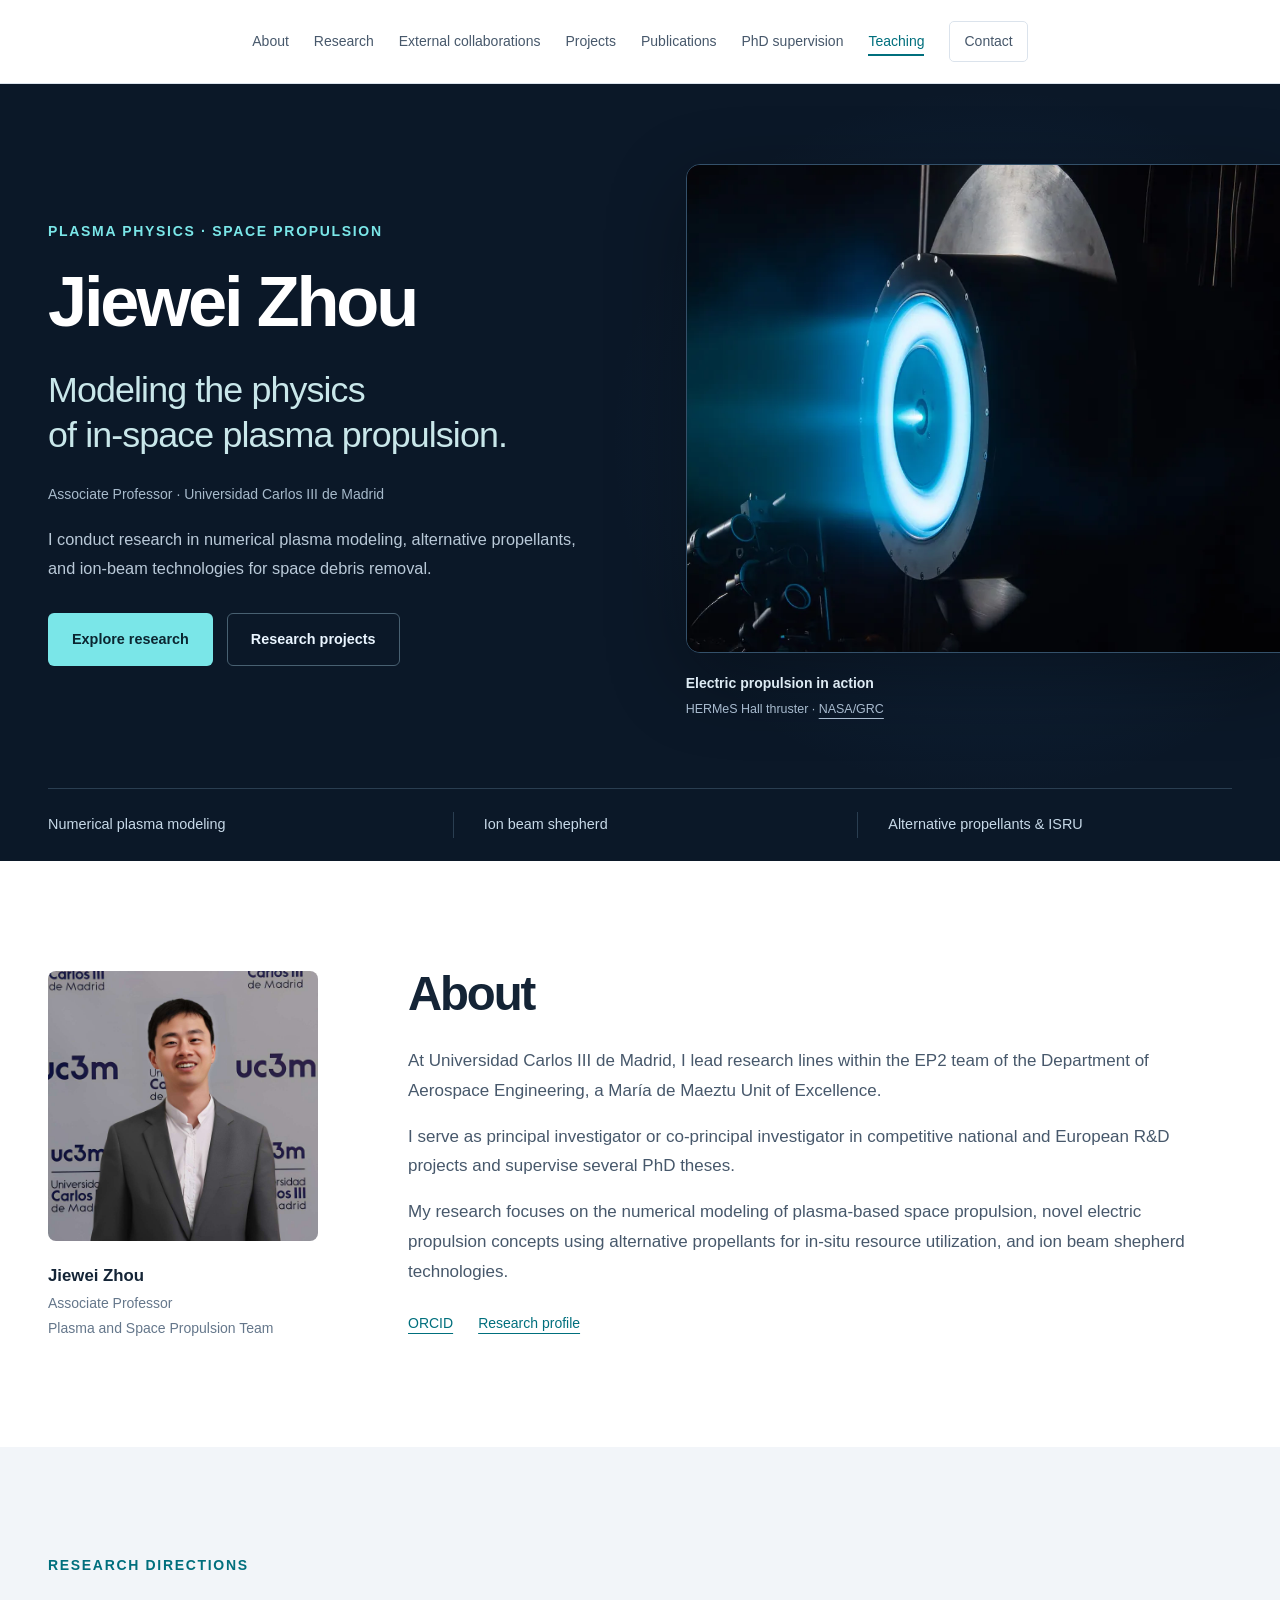
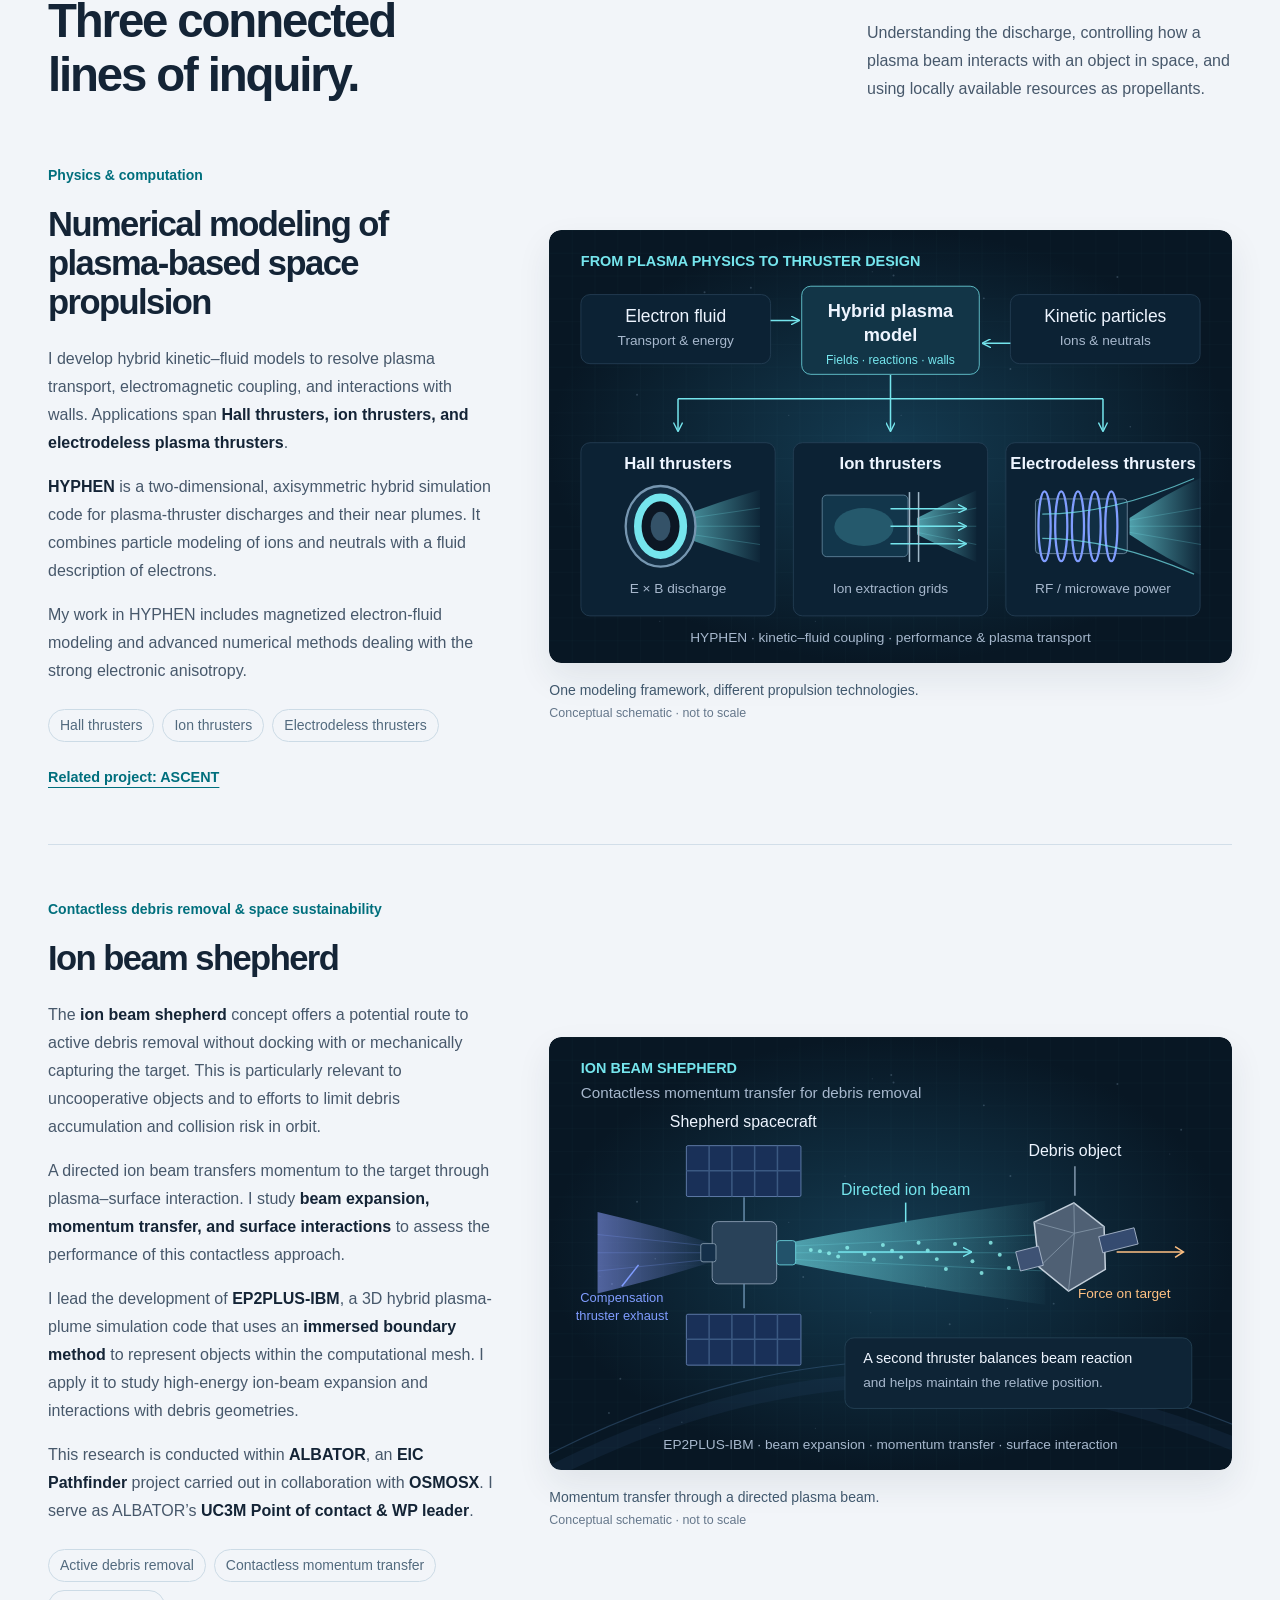
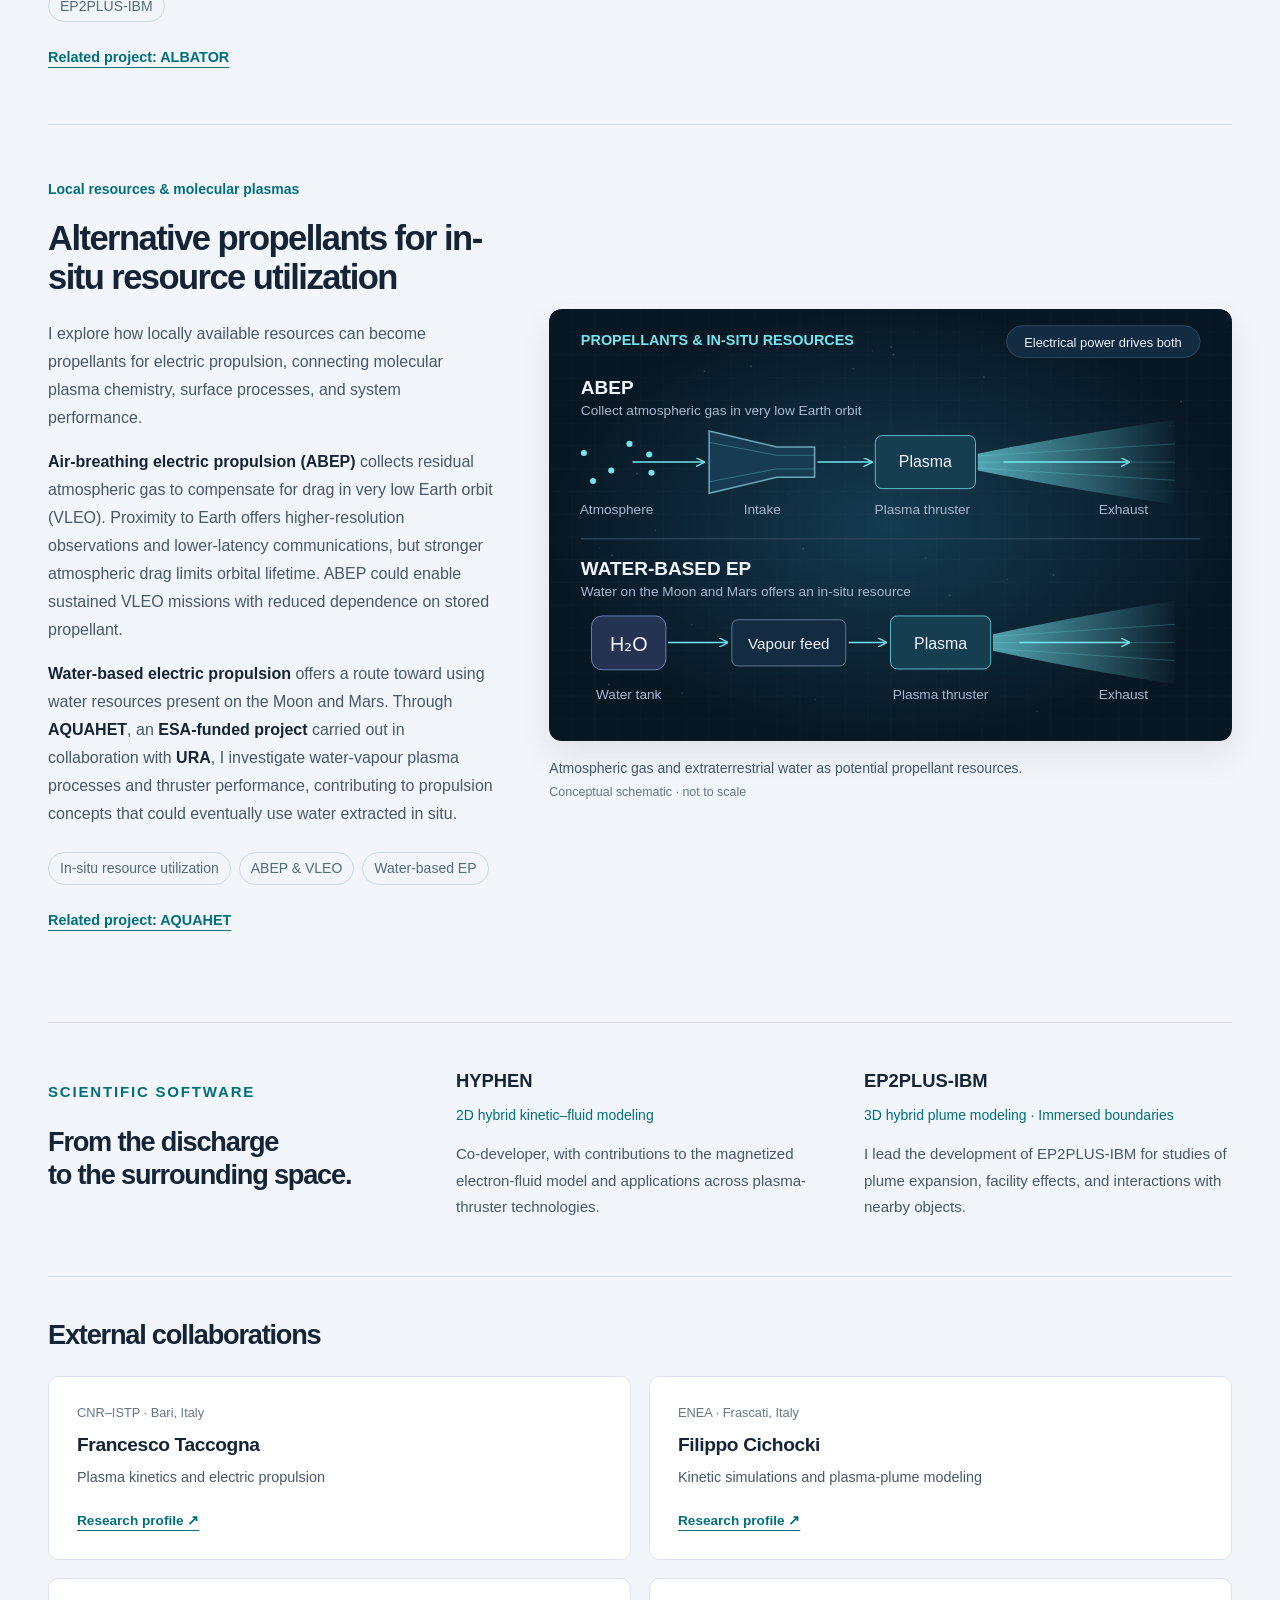
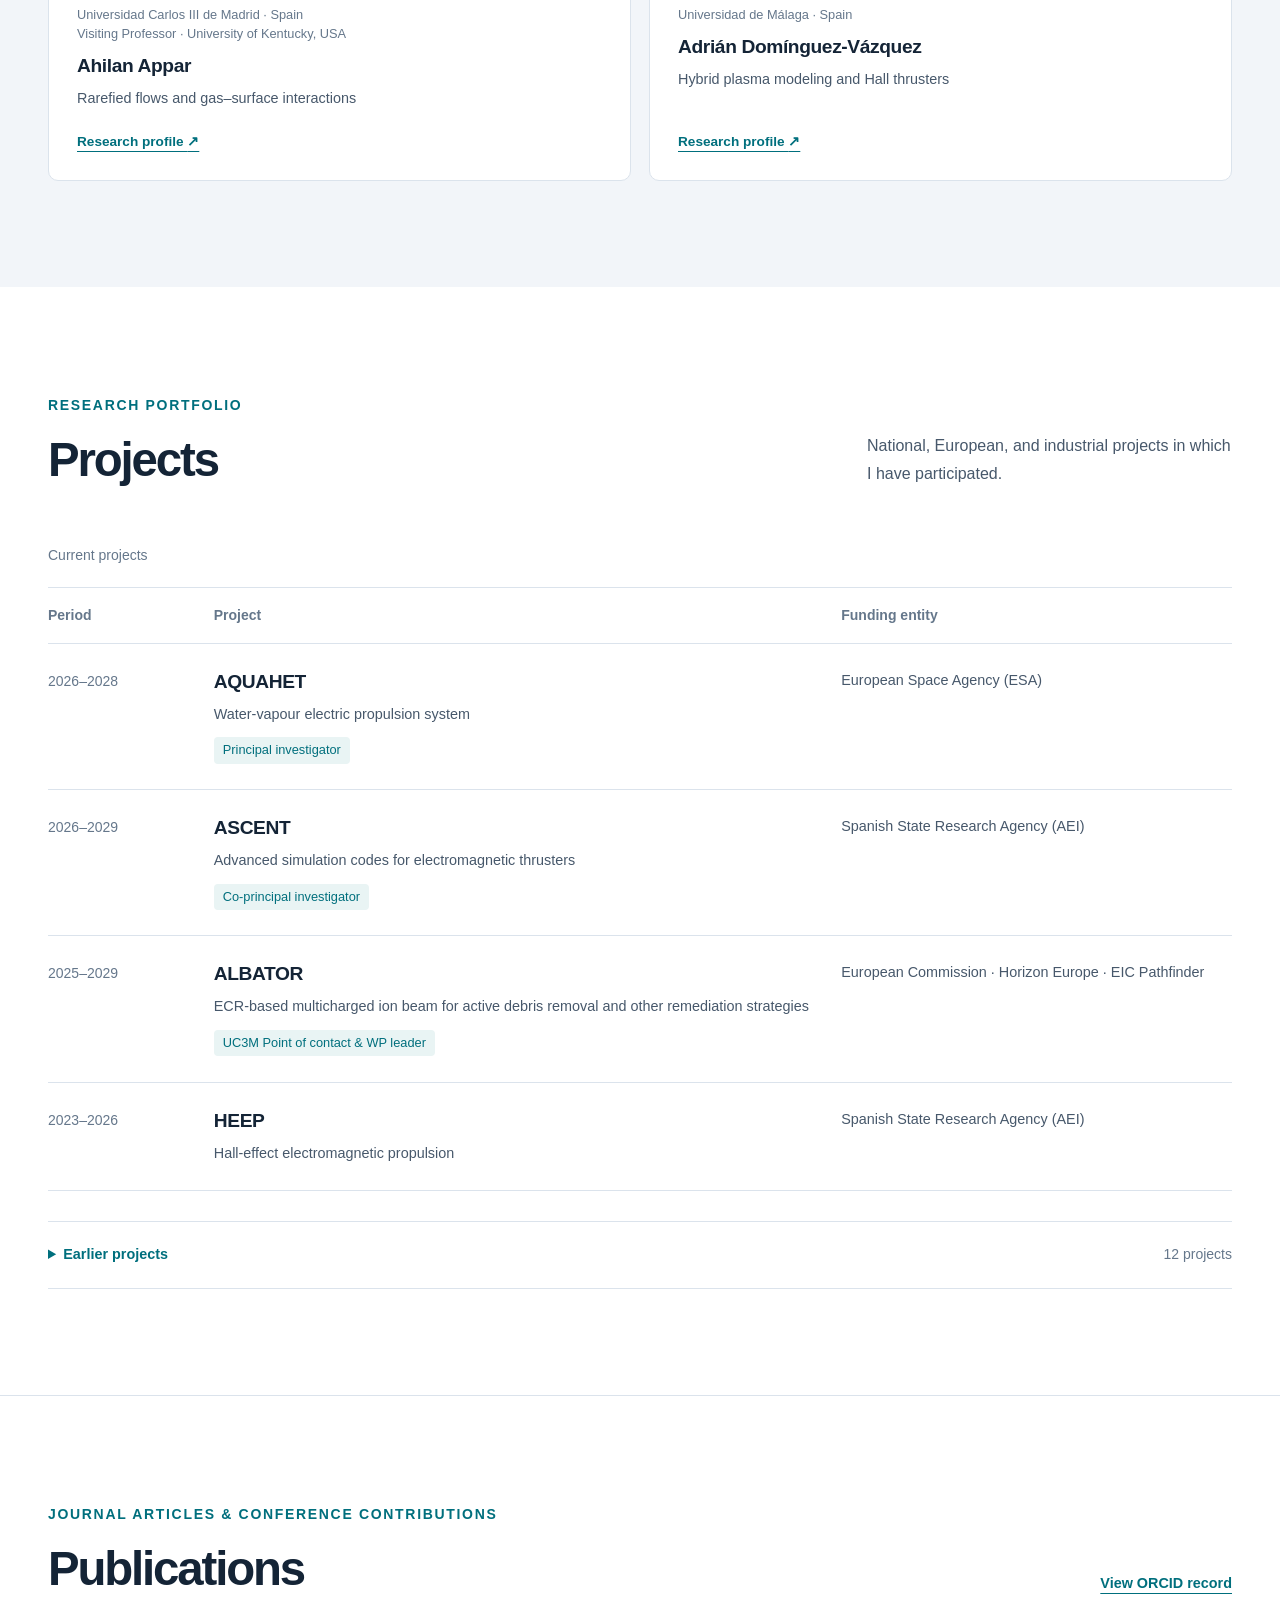
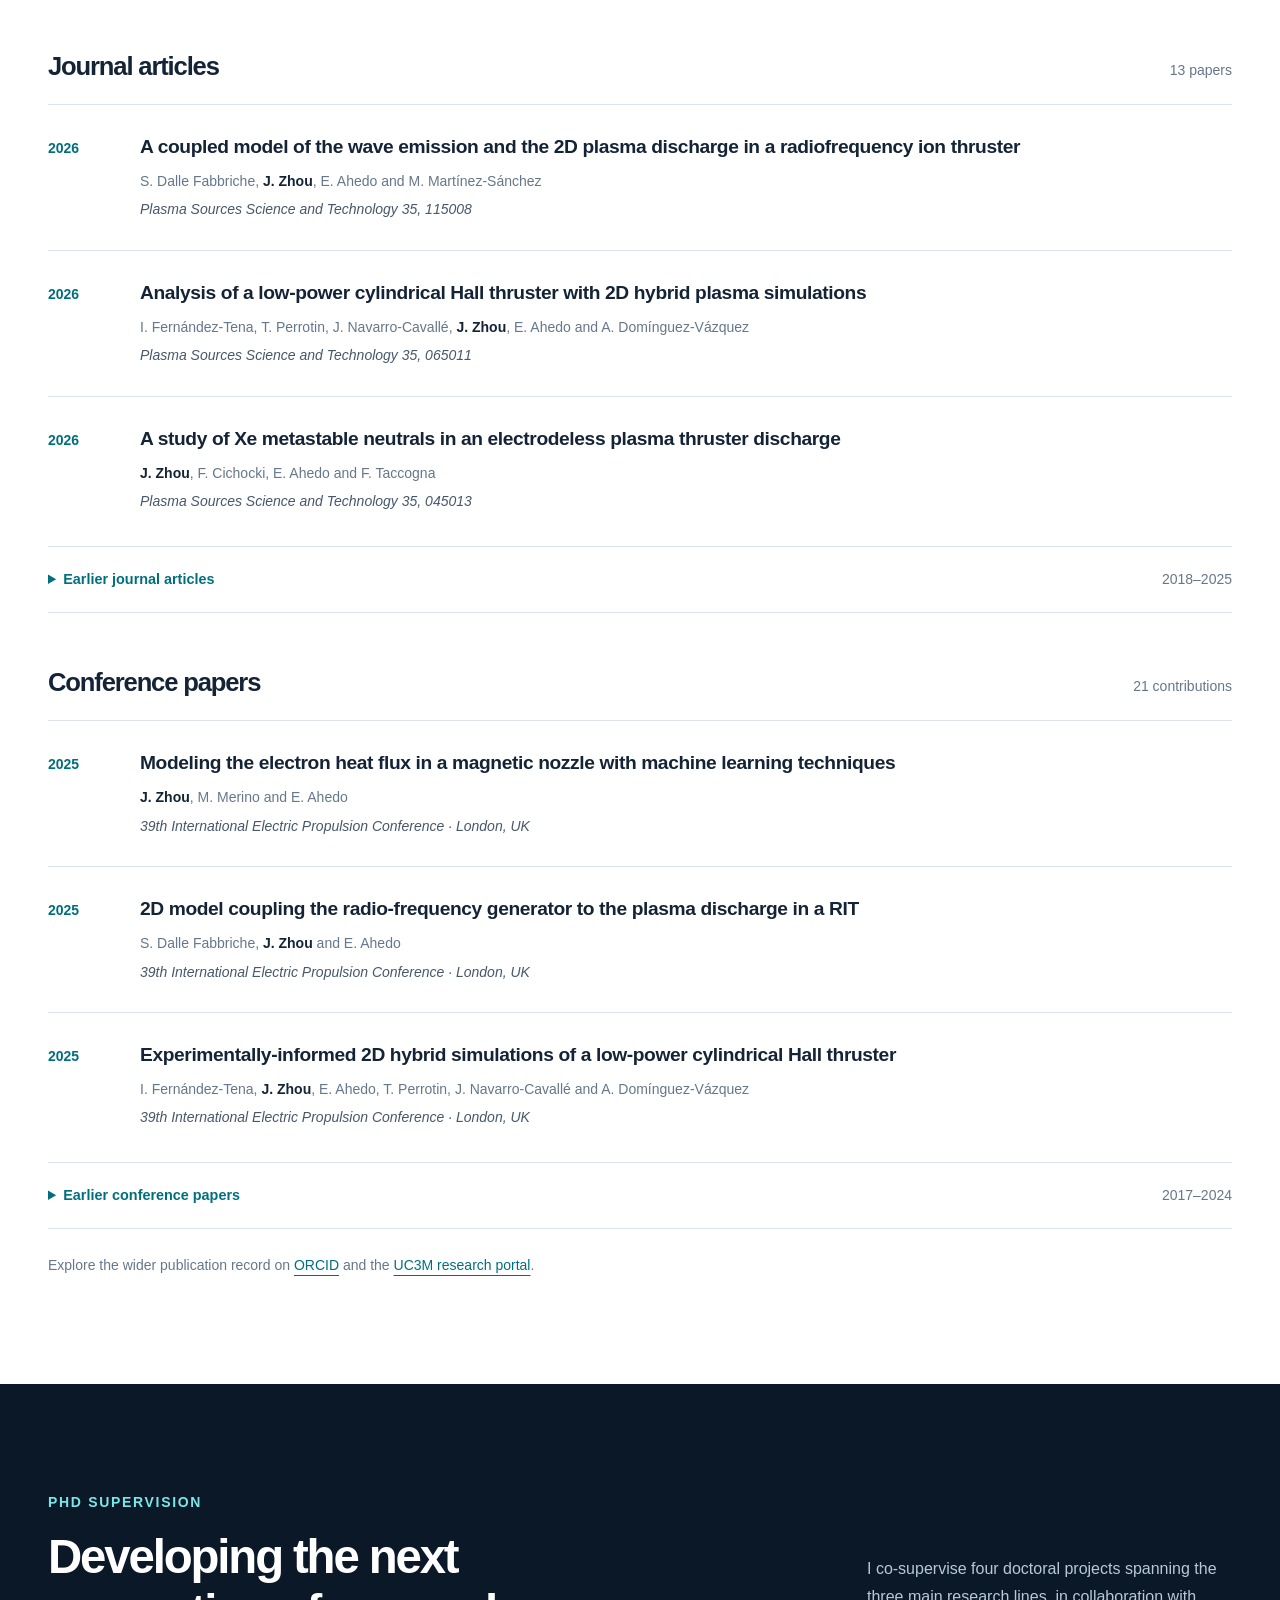
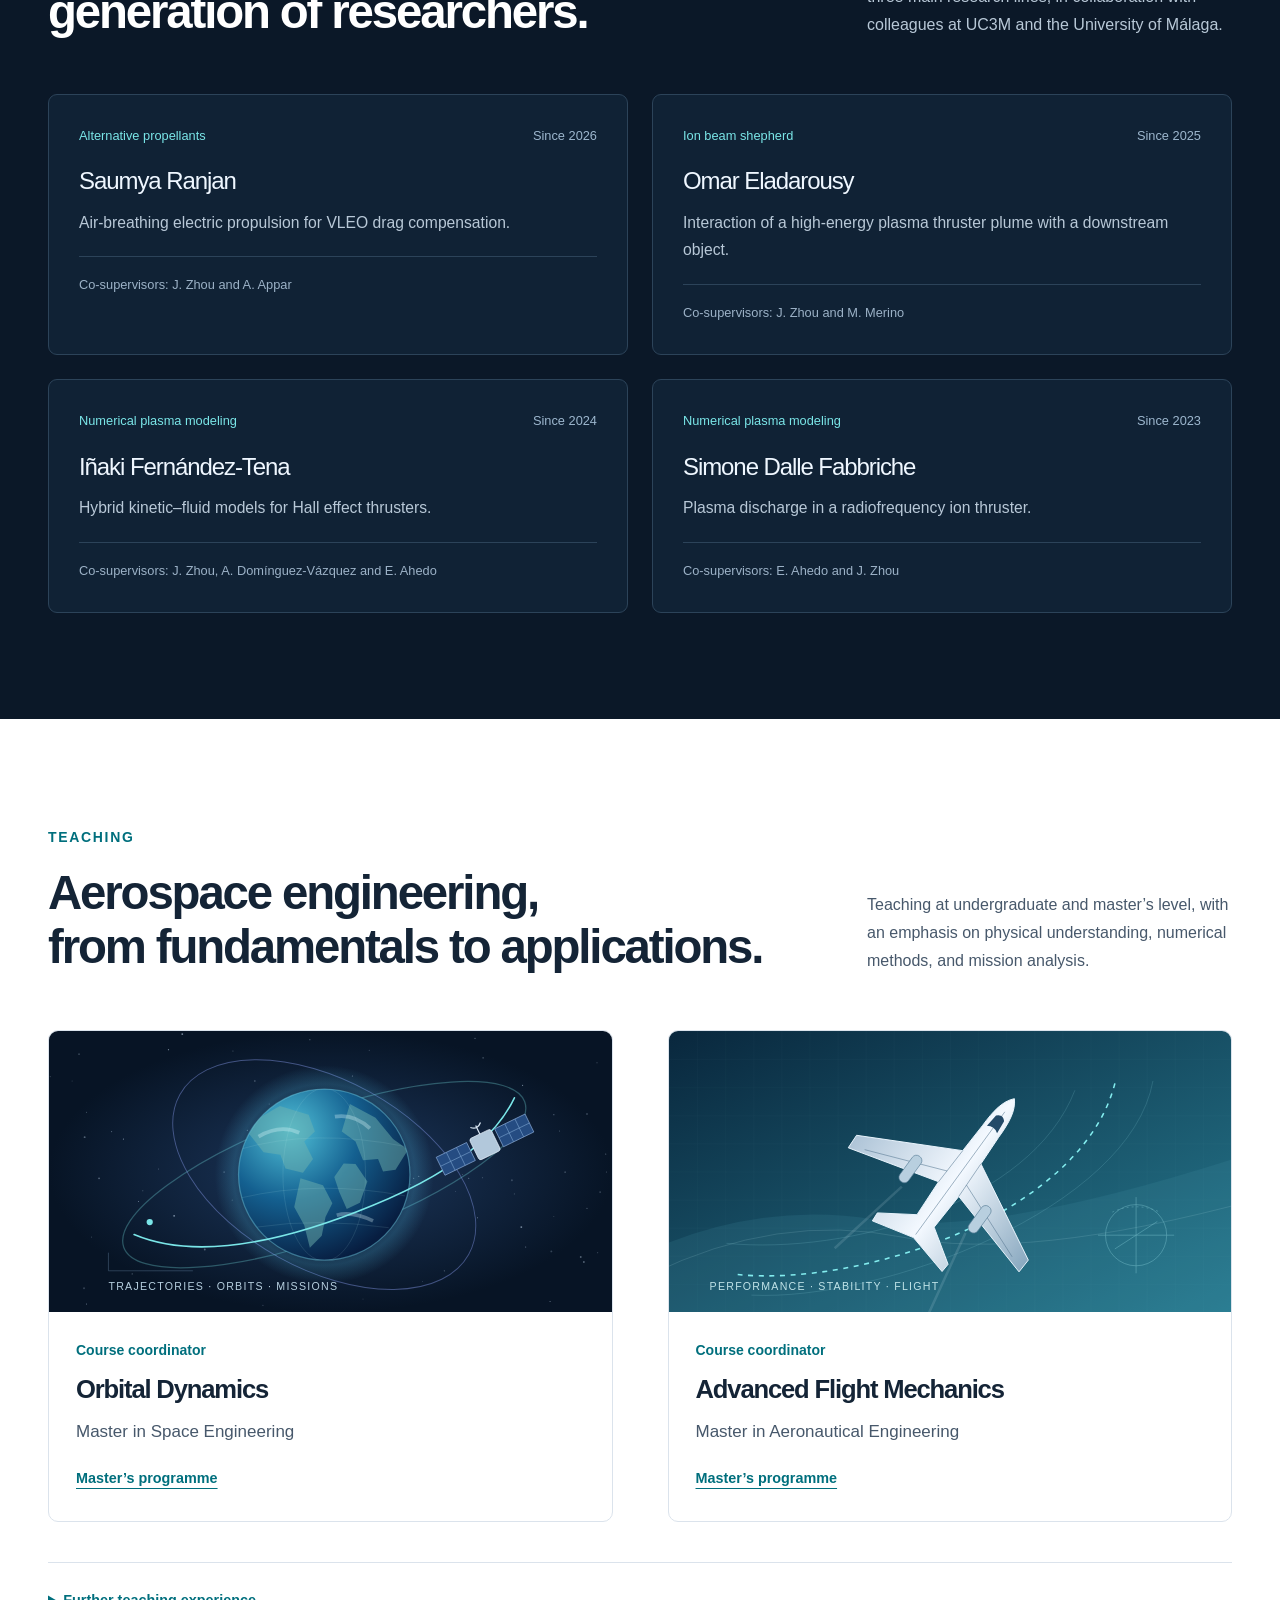
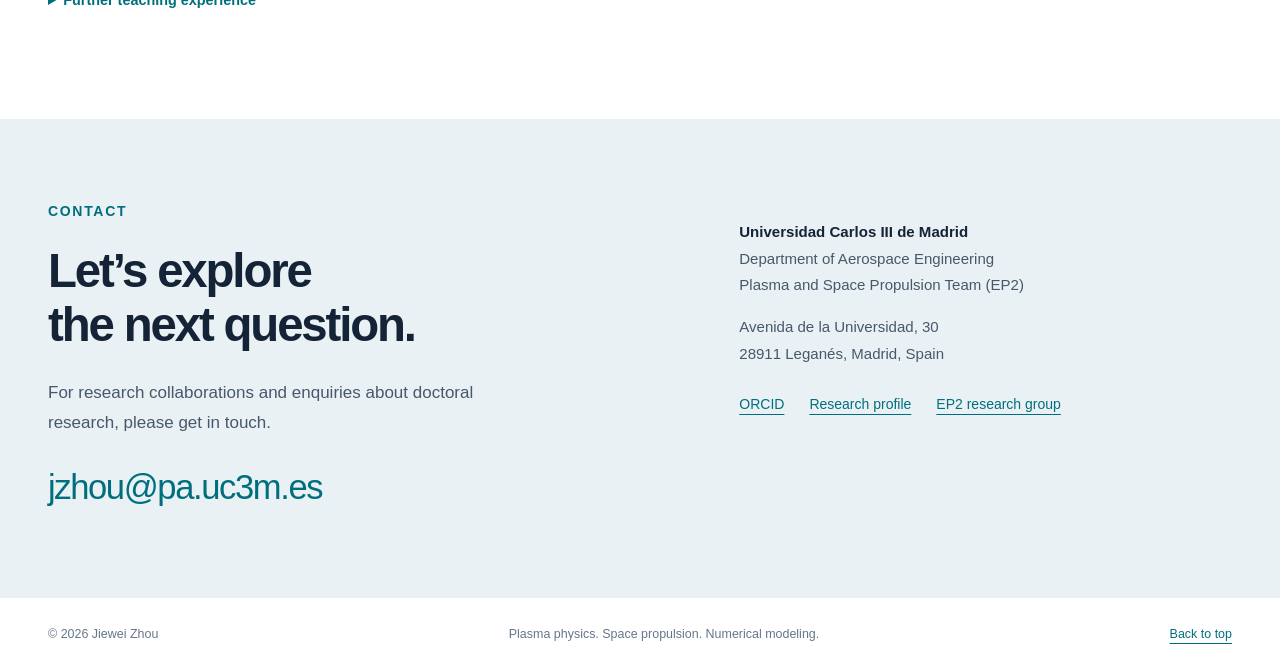
==== commit 4fa22b14: "Use consistent paragraph styling in About" ====
--- a/index.html
+++ b/index.html
@@ -8,7 +8,7 @@
 <link rel="canonical" href="https://jieweiz.github.io/"><link rel="icon" type="image/svg+xml" href="assets/favicon.svg">
 <link rel="stylesheet" href="styles.css?v=dae30e69f9"><script src="script.js" defer></script>
 </head><body><a class="skip-link" href="#main">Skip to content</a><header class="site-header"><div class="nav-wrap"><button class="menu-toggle" type="button" aria-expanded="false" aria-controls="main-nav">Menu <span aria-hidden="true">☰</span></button><nav id="main-nav" aria-label="Main navigation"><a href="#about">About</a><a href="#research">Research</a><a href="#collaborations">External collaborations</a><a href="#projects">Projects</a><a href="#publications">Publications</a><a href="#supervision">PhD supervision</a><a href="#teaching">Teaching</a><a class="nav-contact" href="#contact">Contact</a></nav></div></header><main id="main"><section class="hero" id="home" aria-labelledby="hero-title"><div class="wrap hero-layout"><div class="hero-copy"><p class="eyebrow">Plasma physics · Space propulsion</p><h1 id="hero-title">Jiewei Zhou<span>Modeling the physics<br>of in-space plasma propulsion.</span></h1><p class="role">Associate Professor · Universidad Carlos III de Madrid</p><p class="hero-description">I conduct research in numerical plasma modeling, alternative propellants, and ion-beam technologies for space debris removal.</p><div class="hero-actions"><a class="button" href="#research">Explore research</a><a class="button button-outline" href="#projects">Research projects</a></div></div><figure class="hero-visual"><img src="assets/hall-thruster.webp" width="1600" height="800" alt="The HERMeS Hall thruster firing in a vacuum chamber, with a luminous blue plasma plume." fetchpriority="high"><figcaption>Electric propulsion in action<span>HERMeS Hall thruster · <a href="https://images.nasa.gov/details/GRC-2015-C-01182">NASA/GRC</a></span></figcaption></figure></div><div class="wrap research-index" aria-label="Main research lines"><a href="#modeling">Numerical plasma modeling</a><a href="#shepherd">Ion beam shepherd</a><a href="#propellants">Alternative propellants &amp; ISRU</a></div></section><section class="section wrap about-section" id="about" aria-labelledby="about-title"><div class="about-portrait"><img src="assets/jiewei-zhou.jpg" width="1280" height="1280" alt="Portrait of Jiewei Zhou" loading="lazy"><p><strong>Jiewei Zhou</strong><br>Associate Professor<br>Plasma and Space Propulsion Team</p></div><div class="about-copy"><h2 id="about-title">About</h2>
-<p class="lead">At Universidad Carlos III de Madrid, I lead research lines within the EP2 team of the Department of Aerospace Engineering, a María de Maeztu Unit of Excellence.</p>
+<p>At Universidad Carlos III de Madrid, I lead research lines within the EP2 team of the Department of Aerospace Engineering, a María de Maeztu Unit of Excellence.</p>
 <p>I serve as principal investigator or co-principal investigator in competitive national and European R&amp;D projects and supervise several PhD theses.</p>
 <p>My research focuses on the numerical modeling of plasma-based space propulsion, novel electric propulsion concepts using alternative propellants for in-situ resource utilization, and ion beam shepherd technologies.</p>
 <div class="profile-links"><a href="https://orcid.org/0000-0002-7934-0280">ORCID</a><a href="https://researchportal.uc3m.es/display/inv45104">Research profile</a></div></div></section><section class="research-section" id="research" aria-labelledby="research-title"><div class="wrap section"><div class="section-heading"><div><p class="eyebrow">Research directions</p><h2 id="research-title">Three connected<br>lines of inquiry.</h2></div><p>Understanding the discharge, controlling how a plasma beam interacts with an object in space, and using locally available resources as propellants.</p></div>
